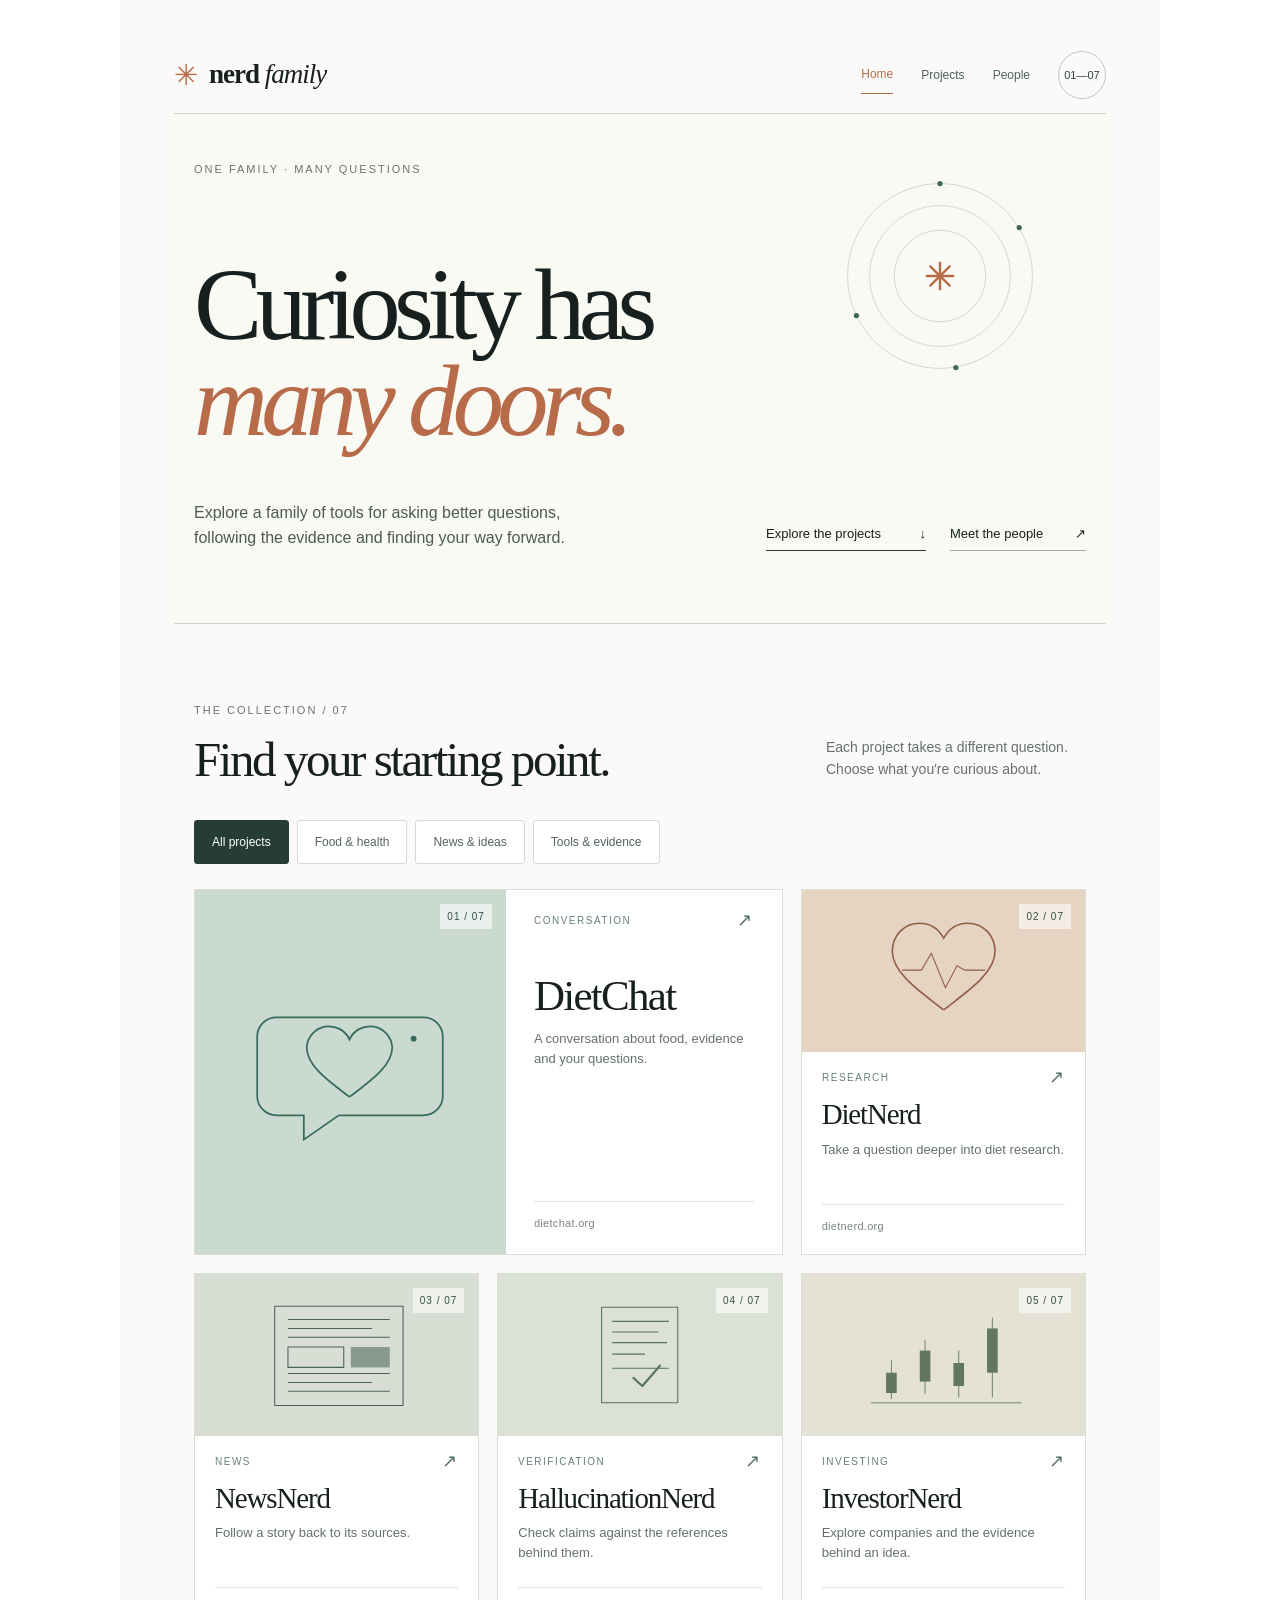
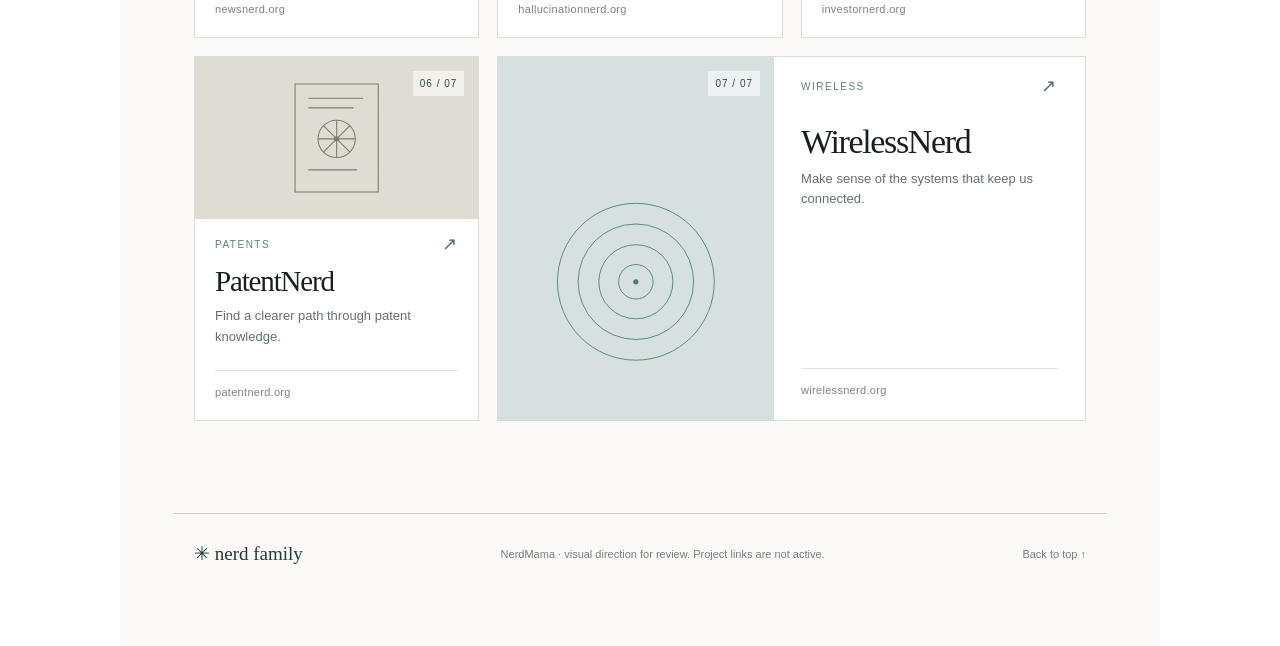
==== index.html @ 0ee161cc "Add Nerd family review site" ====
<!doctype html><html lang="en"><head><meta charset="utf-8"><meta name="viewport" content="width=device-width,initial-scale=1"><meta name="color-scheme" content="light"><title>Nerd family - Home</title><link rel="stylesheet" href="styles.css"></head><body><div class="file-card"><div class="site-shell"><header class="masthead"><a href="index.html" class="brand" aria-label="Nerd family home"><span class="brand-symbol">✳</span><span>nerd<span class="brand-small"> family</span></span></a><nav class="mast-right" aria-label="Main navigation"><a href="index.html" aria-current="page">Home</a><a href="index.html#projects">Projects</a><a href="people.html">People</a><span class="edition">01—07</span></nav></header><main><section class="hero" id="home"><div class="hero-top"><span class="eyebrow">ONE FAMILY · MANY QUESTIONS</span><svg class="orbit-svg" viewBox="0 0 250 250" role="img" aria-label="Orbiting ideas illustration"><g fill="none" stroke="#d0d8ce" stroke-width="1.1"><circle cx="125" cy="125" r="105"></circle><circle cx="125" cy="125" r="80"></circle><circle cx="125" cy="125" r="52"></circle></g><g class="orbit-rotator" fill="#42675a"><circle cx="125" cy="20" r="3"></circle><circle cx="215" cy="70" r="3"></circle><circle cx="143" cy="229" r="3"></circle><circle cx="30" cy="170" r="3"></circle></g><g stroke="#b76b49" stroke-width="2.7" stroke-linecap="round"><path d="M110 125h30M125 110v30M114 114l22 22M136 114l-22 22"></path></g></svg></div><h1>Curiosity has<br/><em>many doors.</em></h1><div class="hero-bottom"><p>Explore a family of tools for asking better questions, following the evidence and finding your way forward.</p><div class="hero-links"><a href="#projects" class="explore">Explore the projects <span>↓</span></a><a href="people.html" class="meet-link">Meet the people <span>↗</span></a></div></div></section><section class="catalog" id="projects"><div class="section-top"><div><span class="eyebrow">THE COLLECTION / 07</span><h2>Find your starting point.</h2></div><p>Each project takes a different question. Choose what you&#x27;re curious about.</p></div><div class="filters" role="group" aria-label="Filter projects"><button type="button" class="active" aria-pressed="true">All projects</button><button type="button" class="" aria-pressed="false">Food &amp; health</button><button type="button" class="" aria-pressed="false">News &amp; ideas</button><button type="button" class="" aria-pressed="false">Tools &amp; evidence</button></div><div class="project-grid"><article class="project featured" tabindex="0" aria-label="DietChat: flip card to read more"><div class="flip-inner"><div class="flip-front"><div class="art-frame"><div class="art art-waves" aria-hidden="true"><svg class="wave-svg" viewBox="0 0 320 170"><g fill="none" stroke="#366c5d" stroke-width="1.8"><path class="chat-outline" d="M84 29h151a20 20 0 0 1 20 20v61a20 20 0 0 1-20 20h-87l-36 25v-25H84a20 20 0 0 1-20-20V49a20 20 0 0 1 20-20z"></path><path class="chat-heart" d="M159 111c-18-14-44-31-44-51a23 23 0 0 1 44-8 23 23 0 0 1 44 8c0 20-26 37-44 51z"></path></g><circle class="chat-dot" cx="225" cy="51" r="3" fill="#366c5d"></circle></svg></div><span class="index">01 / 07</span></div><div class="project-copy"><div class="project-meta"><span>CONVERSATION</span><span class="arrow" aria-hidden="true">↗</span></div><h3>DietChat</h3><p>A conversation about food, evidence and your questions.</p><div class="domain">dietchat.org</div></div></div><div class="flip-back"><div class="flip-back-top"><span class="eyebrow">DIETCHAT / THE PROJECT</span><span class="flip-index">01 / 07</span></div><div class="flip-back-body"><h3>A conversation about food questions</h3><p>Ask about meals, ingredients, habits and the evidence behind an answer. Follow up as your question changes.</p><div class="flip-question"><span>TRY ASKING</span><q>What should I look for in this food claim?</q></div></div><button type="button" class="flip-close" aria-label="Show front of DietChat card">Back to card ↶</button></div></div></article><article class="project " tabindex="0" aria-label="DietNerd: flip card to read more"><div class="flip-inner"><div class="flip-front"><div class="art-frame"><div class="art art-rings" aria-hidden="true"><svg class="field-svg" viewBox="0 0 320 170"><path class="diet-heart" d="M160 129C136 110 102 88 102 63c0-18 13-32 31-32 12 0 21 6 27 17 6-11 15-17 27-17 18 0 31 14 31 32 0 25-34 47-58 66z" fill="none" stroke="#935e47" stroke-width="1.8"></path><path d="M113 84h22l11-19 16 39 13-25 9 5h23" stroke="#935e47" stroke-width="1.2" fill="none"></path></svg></div><span class="index">02 / 07</span></div><div class="project-copy"><div class="project-meta"><span>RESEARCH</span><span class="arrow" aria-hidden="true">↗</span></div><h3>DietNerd</h3><p>Take a question deeper into diet research.</p><div class="domain">dietnerd.org</div></div></div><div class="flip-back"><div class="flip-back-top"><span class="eyebrow">DIETNERD / THE PROJECT</span><span class="flip-index">02 / 07</span></div><div class="flip-back-body"><h3>Go deeper into diet research</h3><p>Explore a nutrition question through research, compare findings and see what remains uncertain.</p><div class="flip-question"><span>TRY ASKING</span><q>What does the research say about this diet?</q></div></div><button type="button" class="flip-close" aria-label="Show front of DietNerd card">Back to card ↶</button></div></div></article><article class="project " tabindex="0" aria-label="NewsNerd: flip card to read more"><div class="flip-inner"><div class="flip-front"><div class="art-frame"><div class="art art-lines" aria-hidden="true"><svg class="field-svg" viewBox="0 0 320 170"><g fill="none" stroke="#496457" stroke-width="1.2"><path d="M90 30h145v112H90zM105 45h115M105 55h95M105 65h115M105 106h115M105 116h95M105 126h115"></path><path d="M105 76h63v23h-63z"></path></g><rect class="news-sweep" x="176" y="76" width="44" height="23" fill="#496457" opacity=".56"></rect></svg></div><span class="index">03 / 07</span></div><div class="project-copy"><div class="project-meta"><span>NEWS</span><span class="arrow" aria-hidden="true">↗</span></div><h3>NewsNerd</h3><p>Follow a story back to its sources.</p><div class="domain">newsnerd.org</div></div></div><div class="flip-back"><div class="flip-back-top"><span class="eyebrow">NEWSNERD / THE PROJECT</span><span class="flip-index">03 / 07</span></div><div class="flip-back-body"><h3>Trace a story to its sources</h3><p>Look beyond a headline. Examine where a claim came from and which sources support it.</p><div class="flip-question"><span>TRY ASKING</span><q>What are the original sources for this story?</q></div></div><button type="button" class="flip-close" aria-label="Show front of NewsNerd card">Back to card ↶</button></div></div></article><article class="project " tabindex="0" aria-label="HallucinationNerd: flip card to read more"><div class="flip-inner"><div class="flip-front"><div class="art-frame"><div class="art art-verify" aria-hidden="true"><svg class="field-svg" viewBox="0 0 320 170"><g fill="none" stroke="#557160" stroke-width="1.2"><path d="M117 31h86v108h-86zM129 47h64M129 59h52M129 71h62M129 84h37M129 100h64"></path></g><path class="verify-check" d="M153 111l10 9 20-23" fill="none" stroke="#557160" stroke-width="2.5" stroke-linecap="round" stroke-linejoin="round"></path></svg></div><span class="index">04 / 07</span></div><div class="project-copy"><div class="project-meta"><span>VERIFICATION</span><span class="arrow" aria-hidden="true">↗</span></div><h3>HallucinationNerd</h3><p>Check claims against the references behind them.</p><div class="domain">hallucinationnerd.org</div></div></div><div class="flip-back"><div class="flip-back-top"><span class="eyebrow">HALLUCINATIONNERD / THE PROJECT</span><span class="flip-index">04 / 07</span></div><div class="flip-back-body"><h3>Check an answer against references</h3><p>Review a claim and its citations side by side, then look for gaps between the wording and the evidence.</p><div class="flip-question"><span>TRY ASKING</span><q>Do these sources support this statement?</q></div></div><button type="button" class="flip-close" aria-label="Show front of HallucinationNerd card">Back to card ↶</button></div></div></article><article class="project " tabindex="0" aria-label="InvestorNerd: flip card to read more"><div class="flip-inner"><div class="flip-front"><div class="art-frame"><div class="art art-bars" aria-hidden="true"><svg class="field-svg" viewBox="0 0 320 170"><g stroke="#627761" fill="none" stroke-width="1"><path d="M78 139h170"></path><path d="M101 91v44M139 68v61M177 80v53M215 43v90"></path></g><g fill="#627761"><rect class="candle" x="95" y="105" width="12" height="23"></rect><rect class="candle" x="133" y="80" width="12" height="35"></rect><rect class="candle" x="171" y="94" width="12" height="26"></rect><rect class="candle" x="209" y="55" width="12" height="50"></rect></g></svg></div><span class="index">05 / 07</span></div><div class="project-copy"><div class="project-meta"><span>INVESTING</span><span class="arrow" aria-hidden="true">↗</span></div><h3>InvestorNerd</h3><p>Explore companies and the evidence behind an idea.</p><div class="domain">investornerd.org</div></div></div><div class="flip-back"><div class="flip-back-top"><span class="eyebrow">INVESTORNERD / THE PROJECT</span><span class="flip-index">05 / 07</span></div><div class="flip-back-body"><h3>Explore the evidence behind an idea</h3><p>Investigate a company or investing question through the available sources. Compare the case with its uncertainties.</p><div class="flip-question"><span>TRY ASKING</span><q>What supports this company thesis?</q></div></div><button type="button" class="flip-close" aria-label="Show front of InvestorNerd card">Back to card ↶</button></div></div></article><article class="project " tabindex="0" aria-label="PatentNerd: flip card to read more"><div class="flip-inner"><div class="flip-front"><div class="art-frame"><div class="art art-patent" aria-hidden="true"><svg class="field-svg" viewBox="0 0 320 170"><g fill="none" stroke="#81786a" stroke-width="1.2"><path d="M113 24h94v122h-94zM128 40h62M128 51h51M128 121h55"></path><circle cx="160" cy="86" r="21"></circle><path d="M160 65v42M139 86h42M145 71l30 30M175 71l-30 30"></path></g><circle class="blueprint-dot" cx="160" cy="86" r="3" fill="#81786a"></circle></svg></div><span class="index">06 / 07</span></div><div class="project-copy"><div class="project-meta"><span>PATENTS</span><span class="arrow" aria-hidden="true">↗</span></div><h3>PatentNerd</h3><p>Find a clearer path through patent knowledge.</p><div class="domain">patentnerd.org</div></div></div><div class="flip-back"><div class="flip-back-top"><span class="eyebrow">PATENTNERD / THE PROJECT</span><span class="flip-index">06 / 07</span></div><div class="flip-back-body"><h3>Explore patent knowledge</h3><p>Start with an invention or technical question, then look through patent information for related ideas.</p><div class="flip-question"><span>TRY ASKING</span><q>What patents relate to this idea?</q></div></div><button type="button" class="flip-close" aria-label="Show front of PatentNerd card">Back to card ↶</button></div></div></article><article class="project " tabindex="0" aria-label="WirelessNerd: flip card to read more"><div class="flip-inner"><div class="flip-front"><div class="art-frame"><div class="art art-signal" aria-hidden="true"><svg class="signal-svg" viewBox="0 0 320 170"><g fill="none" stroke="#55777a" stroke-width="1"><circle class="signal-ring" style="animation-delay:0ms" cx="160" cy="135" r="20"></circle><circle class="signal-ring" style="animation-delay:300ms" cx="160" cy="135" r="43"></circle><circle class="signal-ring" style="animation-delay:600ms" cx="160" cy="135" r="67"></circle><circle class="signal-ring" style="animation-delay:900ms" cx="160" cy="135" r="91"></circle></g><circle cx="160" cy="135" r="3" fill="#55777a"></circle></svg></div><span class="index">07 / 07</span></div><div class="project-copy"><div class="project-meta"><span>WIRELESS</span><span class="arrow" aria-hidden="true">↗</span></div><h3>WirelessNerd</h3><p>Make sense of the systems that keep us connected.</p><div class="domain">wirelessnerd.org</div></div></div><div class="flip-back"><div class="flip-back-top"><span class="eyebrow">WIRELESSNERD / THE PROJECT</span><span class="flip-index">07 / 07</span></div><div class="flip-back-body"><h3>Understand wireless systems</h3><p>Explore how wireless systems work, from signals and networks to the technology that keeps devices connected.</p><div class="flip-question"><span>TRY ASKING</span><q>How does this wireless system work?</q></div></div><button type="button" class="flip-close" aria-label="Show front of WirelessNerd card">Back to card ↶</button></div></div></article></div></section></main><footer><span class="footer-mark">✳ nerd family</span><span>NerdMama · visual direction for review. Project links are not active.</span><a href="#top">Back to top ↑</a></footer></div></div><script src="script.js" defer></script></body></html>
---- styles.css ----
html,body{margin:0;min-height:100%;}body{background:#fff;color:#251f21}.file-card{box-sizing:border-box;width:100%;max-width:1040px;margin:0 auto;padding:36px;background:#fbfaf9;display:flex;flex-direction:column;gap:48px}.file-card>*{min-width:0}.file-card a{color:inherit}@media(max-width:767px){.file-card{padding:24px}}

html {
  scroll-behavior: smooth;
}
html,
body,
#root {
  margin: 0;
  min-height: 100%;
}
body {
  background: #fff;
  color: #17201f;
}
.site-shell {
  font-family:
    Arial,
    Helvetica,
    sans-serif;
  max-width: 1180px;
  margin: auto;
  padding: 0 18px;
}
.site-shell * {
  box-sizing: border-box;
}
.masthead {
  height: 78px;
  display: flex;
  align-items: center;
  justify-content: space-between;
  border-bottom: 1px solid #ccd1c9;
}
.brand {
  display: flex;
  gap: 12px;
  align-items: center;
  font-family: Georgia, serif;
  font-weight: bold;
  font-size: 27px;
  letter-spacing: -1px;
}
.brand-symbol {
  font-family: Arial;
  font-size: 29px;
  font-weight: normal;
  color: #b76b49;
}
.brand-small {
  font-weight: normal;
  font-style: italic;
}
.mast-right {
  display: flex;
  gap: 28px;
  align-items: center;
  font: 10px Arial, sans-serif;
  letter-spacing: 1.5px;
  color: #63706b;
}
.edition {
  border: 1px solid #bdc7bf;
  border-radius: 50%;
  width: 48px;
  height: 48px;
  display: grid;
  place-items: center;
  letter-spacing: 0;
  font-size: 11px;
  color: #31443b;
}
.hero {
  min-height: 510px;
  border-bottom: 1px solid #cdd3ca;
  position: relative;
  padding: 49px 20px 48px;
  background: #fafaf5;
}
.hero-top {
  display: flex;
  justify-content: space-between;
}
.eyebrow {
  font: 11px Arial, sans-serif;
  letter-spacing: 2px;
  color: #69756f;
}
.orbit {
  position: absolute;
  right: 7%;
  top: 47px;
  width: 230px;
  height: 230px;
  border: 1px solid #d8dcd2;
  border-radius: 50%;
  transform: rotate(-20deg);
}
.orbit:before,
.orbit:after {
  content: "";
  position: absolute;
  border: 1px solid #d8dcd2;
  border-radius: 50%;
}
.orbit:before {
  inset: 26px;
}
.orbit:after {
  inset: 63px;
}
.orbit b {
  position: absolute;
  left: 87px;
  top: 72px;
  font: 50px Arial;
  color: #b76b49;
  transform: rotate(20deg);
  font-weight: normal;
}
.orbit i {
  position: absolute;
  width: 6px;
  height: 6px;
  background: #4e6b60;
  border-radius: 50%;
}
.orbit i:nth-of-type(1) {
  top: 7px;
  left: 92px;
}
.orbit i:nth-of-type(2) {
  right: 8px;
  top: 113px;
}
.orbit i:nth-of-type(3) {
  bottom: 5px;
  left: 120px;
}
.orbit i:nth-of-type(4) {
  left: 30px;
  bottom: 52px;
}
.hero h1 {
  font:
    normal clamp(58px, 8vw, 112px)/.94 Georgia,
    "Times New Roman",
    serif;
  letter-spacing: -.065em;
  margin: 82px 0 50px;
  max-width: 850px;
  position: relative;
}
.hero h1 em {
  font-weight: normal;
  color: #b76b49;
}
.hero-bottom {
  display: flex;
  justify-content: space-between;
  align-items: end;
  gap: 30px;
}
.hero-bottom p {
  font-size: 16px;
  line-height: 1.6;
  max-width: 410px;
  margin: 0;
  color: #4e5a54;
}
.explore {
  font-size: 13px;
  color: #263a30;
  border-bottom: 1px solid #263a30;
  text-decoration: none;
  padding-bottom: 9px;
  min-width: 160px;
  display: flex;
  justify-content: space-between;
}
.catalog {
  padding: 76px 20px 92px;
}
.section-top {
  display: flex;
  justify-content: space-between;
  align-items: end;
  gap: 35px;
}
.section-top h2 {
  font: normal 49px/1.05 Georgia, serif;
  letter-spacing: -.05em;
  margin: 16px 0 0;
}
.section-top p {
  font-size: 14px;
  line-height: 1.6;
  max-width: 260px;
  color: #66716a;
  margin: 0 0 5px;
}
.filters {
  display: flex;
  gap: 8px;
  flex-wrap: wrap;
  margin: 35px 0 25px;
}
.filters button {
  font: 12px Arial;
  color: #56645b;
  background: #fff;
  border: 1px solid #d6dcd4;
  padding: 12px 17px;
  border-radius: 3px;
  cursor: pointer;
  min-height: 44px;
}
.filters button.active {
  background: #263d34;
  border-color: #263d34;
  color: #fff;
}
.filters button:hover:not(.active) {
  border-color: #263d34;
  color: #263d34;
}
.project-grid {
  display: grid;
  grid-template-columns: repeat(3, minmax(0, 1fr));
  gap: 18px;
}
.project {
  min-width: 0;
  border: 1px solid #d9dfd6;
  background: #fff;
  transition: transform .25s ease, box-shadow .25s ease;
}
.project:hover {
  transform: translateY(-3px);
  box-shadow: 0 10px 25px #20352813;
}
.art-frame {
  height: 162px;
  position: relative;
  overflow: hidden;
  background: #e4e8df;
}
.index {
  position: absolute;
  right: 14px;
  top: 14px;
  font: 10px Arial;
  letter-spacing: 1px;
  background: #fff9;
  padding: 7px;
  color: #345044;
}
.art {
  height: 100%;
  width: 100%;
  position: relative;
  overflow: hidden;
}
.art-inner {
  width: 100%;
  height: 100%;
  position: relative;
}
.art i {
  position: absolute;
  display: block;
}
.art-waves {
  background: #cadad0;
}
.art-waves i {
  width: 230px;
  height: 230px;
  border: 1.5px solid #366c5d;
  border-radius: 50%;
  top: 35px;
  left: 25%;
}
.art-waves i:nth-child(2) {
  top: 47px;
  left: 29%;
}
.art-waves i:nth-child(3) {
  top: 59px;
  left: 33%;
}
.art-waves i:nth-child(4) {
  top: 71px;
  left: 37%;
}
.art-waves i:nth-child(5) {
  top: 83px;
  left: 41%;
}
.art-rings {
  background: #e5d4c1;
}
.art-rings i {
  width: 120px;
  height: 120px;
  border: 1.5px solid #935e47;
  border-radius: 50%;
  top: 20px;
  left: calc(50% - 60px);
}
.art-rings i:nth-child(2) {
  transform: scale(.75);
}
.art-rings i:nth-child(3) {
  transform: scale(.5);
}
.art-rings i:nth-child(4) {
  transform: scale(.25);
  background: #935e47;
}
.art-lines {
  background: #d9ded4;
}
.art-lines i {
  width: 140%;
  height: 1px;
  background: #496457;
  top: 25%;
  left: -20%;
  transform: rotate(-12deg);
}
.art-lines i:nth-child(2) {
  top: 38%;
  transform: rotate(11deg);
}
.art-lines i:nth-child(3) {
  top: 51%;
}
.art-lines i:nth-child(4) {
  top: 65%;
  transform: rotate(11deg);
}
.art-lines i:nth-child(5) {
  top: 78%;
}
.art-globe {
  background: #d4dedb;
}
.art-globe i {
  width: 125px;
  height: 125px;
  border: 1px solid #426a68;
  border-radius: 50%;
  top: 18px;
  left: calc(50% - 62px);
}
.art-globe i:nth-child(2) {
  transform: scaleX(.45);
}
.art-globe i:nth-child(3) {
  height: 1px;
  top: 58px;
}
.art-globe i:nth-child(4) {
  height: 1px;
  top: 97px;
}
.art-pulse {
  background: #e7d9d1;
}
.art-pulse i {
  width: 15%;
  height: 1px;
  background: #a66c51;
  left: 8%;
  top: 50%;
}
.art-pulse i:nth-child(2) {
  height: 50px;
  width: 1px;
  left: 23%;
  top: 28%;
  transform: rotate(20deg);
}
.art-pulse i:nth-child(3) {
  height: 85px;
  width: 1px;
  left: 40%;
  top: 28%;
  transform: rotate(-32deg);
}
.art-pulse i:nth-child(4) {
  height: 50px;
  width: 1px;
  left: 65%;
  top: 31%;
  transform: rotate(28deg);
}
.art-pulse i:nth-child(5) {
  left: 80%;
}
.art-verify {
  background: #dce1d5;
}
.art-verify i {
  width: 90px;
  height: 90px;
  border: 1px solid #557160;
  top: 35px;
  left: calc(50% - 45px);
  transform: rotate(45deg);
}
.art-verify i:nth-child(2) {
  width: 40px;
  height: 40px;
  top: 60px;
  left: calc(50% - 20px);
  background: #557160;
}
.art-verify i:nth-child(n+3) {
  display: none;
}
.art-bars {
  background: #e3e2d4;
}
.art-bars i {
  width: 18px;
  height: 32px;
  background: #627761;
  bottom: 25px;
  left: 30%;
}
.art-bars i:nth-child(2) {
  height: 70px;
  left: 40%;
}
.art-bars i:nth-child(3) {
  height: 53px;
  left: 50%;
}
.art-bars i:nth-child(4) {
  height: 100px;
  left: 60%;
}
.art-bars i:nth-child(5) {
  height: 79px;
  left: 70%;
}
.art-patent {
  background: #dfddd3;
}
.art-patent i {
  border: 1px solid #81786a;
  width: 83px;
  height: 105px;
  top: 28px;
  left: calc(50% - 42px);
}
.art-patent i:nth-child(2) {
  width: 65px;
  height: 1px;
  top: 57px;
  left: calc(50% - 32px);
}
.art-patent i:nth-child(3) {
  width: 65px;
  height: 1px;
  top: 75px;
  left: calc(50% - 32px);
}
.art-patent i:nth-child(4) {
  width: 45px;
  height: 1px;
  top: 93px;
  left: calc(50% - 32px);
}
.art-patent i:nth-child(5) {
  display: none;
}
.art-signal {
  background: #d5e0df;
}
.art-signal i {
  border: 1px solid #55777a;
  border-radius: 50%;
  width: 38px;
  height: 38px;
  top: 100px;
  left: calc(50% - 19px);
}
.art-signal i:nth-child(2) {
  width: 90px;
  height: 90px;
  top: 74px;
  left: calc(50% - 45px);
}
.art-signal i:nth-child(3) {
  width: 145px;
  height: 145px;
  top: 47px;
  left: calc(50% - 72px);
}
.art-signal i:nth-child(4) {
  width: 200px;
  height: 200px;
  top: 20px;
  left: calc(50% - 100px);
}
.art-signal i:nth-child(5) {
  display: none;
}
.project-copy {
  padding: 20px 20px 22px;
}
.project-meta {
  display: flex;
  justify-content: space-between;
  color: #668076;
  font-size: 10px;
  letter-spacing: 1.5px;
}
.arrow {
  font-size: 18px;
  line-height: 10px;
  color: #547365;
}
.project h3 {
  font: normal 29px/1.15 Georgia, serif;
  letter-spacing: -.04em;
  margin: 15px 0 8px;
}
.project p {
  font-size: 13px;
  line-height: 1.55;
  color: #647168;
  margin: 0;
  min-height: 42px;
}
.domain {
  font: 11px Arial;
  letter-spacing: .3px;
  color: #7b857e;
  border-top: 1px solid #e0e4dd;
  margin-top: 22px;
  padding-top: 15px;
}
.featured {
  grid-column: span 2;
  display: grid;
  grid-template-columns: 53% 47%;
  min-height: 263px;
}
.featured .art-frame {
  height: auto;
  min-height: 263px;
}
.featured .art-waves i {
  width: 360px;
  height: 360px;
  top: 25px;
}
.featured .art-waves i:nth-child(2) {
  top: 40px;
}
.featured .art-waves i:nth-child(3) {
  top: 55px;
}
.featured .art-waves i:nth-child(4) {
  top: 70px;
}
.featured .art-waves i:nth-child(5) {
  top: 85px;
}
.featured .project-copy {
  display: flex;
  flex-direction: column;
  padding: 25px 28px;
}
.featured h3 {
  font-size: 43px;
  margin-top: 45px;
}
.featured .domain {
  margin-top: auto;
}
footer {
  border-top: 1px solid #cdd3ca;
  padding: 28px 20px 45px;
  display: flex;
  justify-content: space-between;
  gap: 16px;
  align-items: center;
  font-size: 11px;
  color: #758077;
}
.footer-mark {
  font: 19px Georgia, serif;
  color: #253a31;
}
footer a {
  color: #314b3d;
  text-decoration: none;
}
@media (max-width: 760px) {
  .site-shell {
    padding: 0 6px;
  }
  .masthead {
    height: 63px;
    padding: 0 14px;
  }
  .brand {
    font-size: 21px;
  }
  .brand-symbol {
    font-size: 23px;
  }
  .mast-right > span:first-child {
    display: none;
  }
  .edition {
    width: 39px;
    height: 39px;
    font-size: 9px;
  }
  .hero {
    min-height: 490px;
    padding: 36px 18px 33px;
  }
  .orbit {
    width: 130px;
    height: 130px;
    right: 5%;
    top: 62px;
  }
  .orbit:before {
    inset: 17px;
  }
  .orbit:after {
    inset: 39px;
  }
  .orbit b {
    font-size: 30px;
    left: 48px;
    top: 36px;
  }
  .hero h1 {
    font-size: clamp(50px, 12vw, 78px);
    margin: 157px 0 34px;
    line-height: .97;
  }
  .hero-bottom {
    display: block;
  }
  .hero-bottom p {
    font-size: 14px;
    line-height: 1.55;
    max-width: 320px;
  }
  .explore {
    margin-top: 22px;
    max-width: 200px;
  }
  .catalog {
    padding: 49px 18px 60px;
  }
  .section-top {
    display: block;
  }
  .section-top h2 {
    font-size: 37px;
  }
  .section-top p {
    font-size: 13px;
    margin-top: 13px;
  }
  .filters {
    margin: 24px 0 20px;
    gap: 7px;
  }
  .filters button {
    padding: 10px 12px;
    font-size: 11px;
  }
  .project-grid {
    grid-template-columns: 1fr;
    gap: 14px;
  }
  .featured {
    grid-column: auto;
    display: block;
    min-height: 0;
  }
  .featured .art-frame {
    min-height: 0;
    height: 162px;
  }
  .featured .project-copy {
    padding: 20px;
    display: block;
  }
  .featured h3 {
    font-size: 29px;
    margin: 15px 0 8px;
  }
  .featured .domain {
    margin-top: 22px;
  }
  .project h3 {
    font-size: 27px;
  }
  footer {
    padding: 25px 18px 35px;
    align-items: start;
    flex-wrap: wrap;
    line-height: 1.5;
  }
  footer span:nth-child(2) {
    order: 3;
    width: 100%;
  }
}
@media (min-width: 761px) {
  .project-grid:has(.featured) > .project:last-child {
    grid-column: span 3;
    display: grid;
    grid-template-columns: 38% 62%;
    min-height: 180px;
  }
  .project-grid:has(.featured) > .project:last-child .art-frame {
    height: auto;
    min-height: 180px;
  }
  .project-grid:has(.featured) > .project:last-child .project-copy {
    padding: 22px 28px;
    display: flex;
    flex-direction: column;
  }
  .project-grid:has(.featured) > .project:last-child h3 {
    margin: 22px 0 6px;
  }
  .project-grid:has(.featured) > .project:last-child p {
    min-height: 0;
  }
  .project-grid:has(.featured) > .project:last-child .domain {
    margin-top: auto;
  }
}
.mast-right a {
  color: #506259;
  text-decoration: none;
  font-size: 12px;
  letter-spacing: 0;
  text-transform: none;
  padding: 12px 0;
}
.mast-right a:hover {
  color: #b76b49;
}
.about {
  background: #edf1ea;
  border-top: 1px solid #cfd8ce;
  padding: 65px 20px 80px;
  display: grid;
  grid-template-columns: 39% 61%;
  gap: 30px;
}
.about h2 {
  font: normal 52px/1.05 Georgia, serif;
  letter-spacing: -.05em;
  margin: 20px 0;
}
.about-intro p {
  font-size: 15px;
  line-height: 1.65;
  color: #5c6960;
  max-width: 350px;
}
.about-list {
  padding-right: 30px;
}
.about-row {
  display: grid;
  grid-template-columns: 42% 58%;
  border-bottom: 1px solid #cdd6cc;
  padding: 13px 0;
  gap: 10px;
  font-size: 12px;
  line-height: 1.35;
  color: #63736a;
}
.about-row strong {
  font: normal 18px Georgia, serif;
  color: #273a31;
}
.about-head {
  font-size: 10px;
  letter-spacing: 1.3px;
  padding-top: 0;
  color: #687d72;
}
.credits-note {
  font-size: 11px;
  color: #66776c;
  line-height: 1.5;
  margin: 18px 0 0;
}
@media (max-width: 760px) {
  .mast-right {
    gap: 10px;
  }
  .mast-right a {
    font-size: 10px;
  }
  .edition {
    display: none;
  }
  .about {
    display: block;
    padding: 50px 18px;
  }
  .about h2 {
    font-size: 39px;
  }
  .about-intro p {
    font-size: 13px;
  }
  .about-list {
    padding: 20px 0 0;
  }
  .about-row {
    grid-template-columns: 42% 58%;
    font-size: 11px;
  }
  .about-row strong {
    font-size: 15px;
  }
}
.concept-note {
  font-size: 12px;
  line-height: 1.5;
  color: #66736b;
  border-left: 2px solid #bd8b70;
  padding: 3px 0 3px 12px;
  margin: 0 0 20px;
  max-width: 720px;
}
.alias {
  font: 11px Arial;
  color: #a2694f;
  margin-top: 12px;
}
.project .alias + .domain {
  margin-top: 11px;
}
.orbit-image {
  position: absolute;
  right: 6%;
  top: 42px;
  width: 220px;
  height: 240px;
  object-fit: cover;
  mix-blend-mode: multiply;
}
@media (max-width: 760px) {
  .orbit-image {
    width: 130px;
    height: 145px;
    right: 4%;
    top: 55px;
  }
}
.hero-links {
  display: flex;
  gap: 24px;
  align-items: center;
}
.meet-link {
  font-size: 13px;
  color: #556c5c;
  text-decoration: none;
  border-bottom: 1px solid #9cae9f;
  padding-bottom: 9px;
  min-width: 136px;
  display: flex;
  justify-content: space-between;
}
.meet-link:hover,
.explore:hover {
  color: #a65f40;
  border-color: #a65f40;
}
.mast-right a:focus-visible,
.explore:focus-visible,
.meet-link:focus-visible,
.filters button:focus-visible,
footer a:focus-visible {
  outline: 2px solid #af6548;
  outline-offset: 3px;
}
.about {
  position: relative;
}
.about-asterisk {
  font: normal 49px Georgia, serif;
  color: #af694c;
  margin: 6px 0 0;
}
.about-intro {
  position: relative;
}
.about-intro p {
  margin-top: 8px;
}
.art-inner {
  transition: transform .5s ease;
}
.project:hover .art-inner {
  transform: scale(1.05);
}
.orbit-image {
  animation: orbit-settle 1.1s cubic-bezier(.2, .7, .2, 1) both;
}
@keyframes orbit-settle {
  from {
    opacity: 0;
    transform: translateY(12px) rotate(-8deg);
  }
  to {
    opacity: 1;
    transform: translateY(0) rotate(0);
  }
}
@media (max-width: 760px) {
  .hero-links {
    display: flex;
    flex-wrap: wrap;
    gap: 13px 24px;
    align-items: start;
    margin-top: 23px;
  }
  .hero-links .explore {
    margin-top: 0;
  }
  .meet-link {
    font-size: 13px;
    min-width: 145px;
  }
  .about-asterisk {
    font-size: 37px;
  }
}
@media (max-width: 380px) {
  .hero-links {
    display: block;
  }
  .meet-link {
    margin-top: 15px;
    max-width: 175px;
  }
}
@media (prefers-reduced-motion: reduce) {
  html {
    scroll-behavior: auto;
  }
  .project,
  .art-inner,
  .orbit-image {
    transition: none !important;
    animation: none !important;
  }
  .project:hover,
  .project:hover .art-inner {
    transform: none;
  }
}
.orbit-image {
  animation: none;
}
.orbit-svg {
  position: absolute;
  right: 6%;
  top: 42px;
  width: 220px;
  height: 240px;
}
.orbit-rotator {
  transform-origin: 125px 125px;
  animation: orbit-gentle 22s linear infinite;
}
.wave-svg,
.globe-svg,
.signal-svg {
  width: 100%;
  height: 100%;
  display: block;
}
.wave-path {
  stroke-dasharray: 270;
  stroke-dashoffset: 270;
  animation: draw-wave 1.5s cubic-bezier(.2, .8, .2, 1) forwards;
}
.globe-dot {
  transform-origin: 160px 85px;
  animation: globe-travel 8s ease-in-out infinite;
}
.signal-ring {
  transform-origin: 160px 135px;
  animation: signal-breathe 4.3s ease-in-out infinite;
}
.project:hover .wave-svg {
  transform: translateX(3px);
  transition: transform .4s ease;
}
.project:hover .globe-svg {
  transform: rotate(7deg);
  transition: transform .4s ease;
}
@keyframes orbit-gentle {
  to {
    transform: rotate(360deg);
  }
}
@keyframes draw-wave {
  to {
    stroke-dashoffset: 0;
  }
}
@keyframes globe-travel {
  0%, 100% {
    transform: rotate(0);
  }
  50% {
    transform: rotate(180deg);
  }
}
@keyframes signal-breathe {
  0%, 100% {
    opacity: .5;
    transform: scale(.97);
  }
  50% {
    opacity: 1;
    transform: scale(1.04);
  }
}
@media (max-width: 760px) {
  .orbit-svg {
    right: 4%;
    top: 55px;
    width: 130px;
    height: 145px;
  }
}
@media (prefers-reduced-motion: reduce) {
  .orbit-rotator,
  .wave-path,
  .globe-dot,
  .signal-ring {
    animation: none !important;
  }
  .wave-path {
    stroke-dashoffset: 0;
  }
  .project:hover .wave-svg,
  .project:hover .globe-svg {
    transform: none;
    transition: none;
  }
}
.brand {
  text-decoration: none;
  color: inherit;
}
.mast-right a[aria-current=page] {
  color: #b76b49;
  border-bottom: 1px solid #b76b49;
}
.people-page-lead {
  padding: 76px 20px 85px;
  background: #fafaf5;
  border-bottom: 1px solid #d7ded3;
}
.people-page-lead h1 {
  font: normal clamp(52px, 7vw, 96px)/.99 Georgia, serif;
  letter-spacing: -.055em;
  margin: 48px 0 27px;
}
.people-page-lead h1 em {
  color: #b76b49;
  font-weight: normal;
}
.people-page-lead p {
  font-size: 17px;
  line-height: 1.6;
  color: #5c6b61;
  max-width: 470px;
}
.people-page .about {
  min-height: 620px;
}
.people-page .about h2 {
  font-size: 34px;
}
.people-page .about-intro p {
  font-size: 14px;
}
@media (max-width: 760px) {
  .people-page-lead {
    padding: 65px 18px 75px;
  }
  .people-page-lead h1 {
    font-size: clamp(48px, 12vw, 65px);
    margin: 70px 0 25px;
  }
  .people-page-lead p {
    font-size: 14px;
  }
  .people-page .about {
    min-height: 0;
  }
  .people-page .about h2 {
    font-size: 30px;
  }
}
.wave-path {
  stroke-dasharray: none;
  stroke-dashoffset: 0;
  animation: none;
}
.project:hover .wave-path {
  animation: wave-breathe 2.5s ease-in-out infinite;
}
@keyframes wave-breathe {
  0%, 100% {
    opacity: 1;
  }
  50% {
    opacity: .58;
  }
}
.field-svg {
  display: block;
  width: 100%;
  height: 100%;
}
.grain {
  animation: grain-drift 4s ease-in-out infinite;
}
.news-sweep {
  animation: news-scan 5.5s ease-in-out infinite;
}
.pulse-line {
  stroke-dasharray: 280;
  stroke-dashoffset: 0;
  animation: pulse-scan 4.5s ease-in-out infinite;
}
.verify-check {
  stroke-dasharray: 50;
  stroke-dashoffset: 0;
  animation: verify-mark 5s ease-in-out infinite;
}
.candle {
  transform-box: fill-box;
  transform-origin: bottom center;
  animation: candle-rise 4.2s ease-in-out infinite;
}
.candle:nth-child(2) {
  animation-delay: .45s;
}
.candle:nth-child(3) {
  animation-delay: .9s;
}
.candle:nth-child(4) {
  animation-delay: 1.35s;
}
.blueprint-dot {
  animation: signal-breathe 3s ease-in-out infinite;
}
@keyframes grain-drift {
  50% {
    transform: translate(5px, -4px);
  }
}
@keyframes news-scan {
  0%, 100% {
    opacity: .25;
    transform: translateY(0);
  }
  50% {
    opacity: .75;
    transform: translateY(5px);
  }
}
@keyframes pulse-scan {
  0%, 100% {
    opacity: .62;
    stroke-dashoffset: 0;
  }
  50% {
    opacity: 1;
    stroke-dashoffset: 9;
  }
}
@keyframes verify-mark {
  0%, 100% {
    stroke-dashoffset: 0;
  }
  45% {
    stroke-dashoffset: 0;
  }
  55% {
    stroke-dashoffset: 50;
  }
  72% {
    stroke-dashoffset: 0;
  }
}
@keyframes candle-rise {
  0%, 100% {
    transform: scaleY(1);
  }
  50% {
    transform: scaleY(1.16);
  }
}
@media (prefers-reduced-motion: reduce) {
  .grain,
  .news-sweep,
  .pulse-line,
  .verify-check,
  .candle,
  .blueprint-dot {
    animation: none !important;
  }
}
.chat-heart,
.diet-heart {
  stroke-dasharray: 360;
  stroke-dashoffset: 0;
}
.project:hover .chat-heart {
  animation: heart-ink 1s ease-out;
}
.project:hover .diet-heart {
  animation: heart-ink 1s ease-out;
}
.chat-dot {
  animation: chat-blink 3.4s ease-in-out infinite;
}
@keyframes heart-ink {
  from {
    stroke-dashoffset: 360;
  }
  to {
    stroke-dashoffset: 0;
  }
}
@keyframes chat-blink {
  0%, 70%, 100% {
    opacity: 1;
  }
  80% {
    opacity: .25;
  }
}
@media (prefers-reduced-motion: reduce) {
  .project:hover .chat-heart,
  .project:hover .diet-heart,
  .chat-dot {
    animation: none !important;
  }
}
@media (min-width: 761px) {
  .project-grid:has(.featured) > .project:last-child {
    grid-column: auto;
    display: block;
    min-height: 0;
  }
  .project-grid:has(.featured) > .project:last-child .art-frame {
    height: 162px;
    min-height: 0;
  }
  .project-grid:has(.featured) > .project:last-child .project-copy {
    display: block;
    padding: 20px 20px 22px;
  }
  .project-grid:has(.featured) > .project:last-child h3 {
    margin: 15px 0 8px;
  }
  .project-grid:has(.featured) > .project:last-child p {
    min-height: 42px;
  }
  .project-grid:has(.featured) > .project:last-child .domain {
    margin-top: 22px;
  }
}
@media (min-width: 761px) {
  .project-grid:has(.featured) > .project:last-child {
    grid-column: span 2;
    display: grid;
    grid-template-columns: 47% 53%;
    min-height: 235px;
  }
  .project-grid:has(.featured) > .project:last-child .art-frame {
    height: auto;
    min-height: 235px;
  }
  .project-grid:has(.featured) > .project:last-child .project-copy {
    padding: 24px 27px;
    display: flex;
    flex-direction: column;
  }
  .project-grid:has(.featured) > .project:last-child h3 {
    font-size: 34px;
    margin: 30px 0 8px;
  }
  .project-grid:has(.featured) > .project:last-child p {
    min-height: 0;
  }
  .project-grid:has(.featured) > .project:last-child .domain {
    margin-top: auto;
  }
}

html {scroll-behavior:smooth} html,body,#root{margin:0;min-height:100%} body{background:#fff;color:#17201f} .site-shell{font-family:Arial,Helvetica,sans-serif;max-width:1180px;margin:auto;padding:0 18px} .site-shell *{box-sizing:border-box} .masthead{height:78px;display:flex;align-items:center;justify-content:space-between;border-bottom:1px solid #ccd1c9}.brand{display:flex;gap:12px;align-items:center;font-family:Georgia,serif;font-weight:bold;font-size:27px;letter-spacing:-1px}.brand-symbol{font-family:Arial;font-size:29px;font-weight:normal;color:#b76b49}.brand-small{font-weight:normal;font-style:italic}.mast-right{display:flex;gap:28px;align-items:center;font:10px Arial,sans-serif;letter-spacing:1.5px;color:#63706b}.edition{border:1px solid #bdc7bf;border-radius:50%;width:48px;height:48px;display:grid;place-items:center;letter-spacing:0;font-size:11px;color:#31443b}.hero{min-height:510px;border-bottom:1px solid #cdd3ca;position:relative;padding:49px 20px 48px;background:#fafaf5}.hero-top{display:flex;justify-content:space-between}.eyebrow{font:11px Arial,sans-serif;letter-spacing:2px;color:#69756f}.orbit{position:absolute;right:7%;top:47px;width:230px;height:230px;border:1px solid #d8dcd2;border-radius:50%;transform:rotate(-20deg)}.orbit:before,.orbit:after{content:'';position:absolute;border:1px solid #d8dcd2;border-radius:50%}.orbit:before{inset:26px}.orbit:after{inset:63px}.orbit b{position:absolute;left:87px;top:72px;font:50px Arial;color:#b76b49;transform:rotate(20deg);font-weight:normal}.orbit i{position:absolute;width:6px;height:6px;background:#4e6b60;border-radius:50%}.orbit i:nth-of-type(1){top:7px;left:92px}.orbit i:nth-of-type(2){right:8px;top:113px}.orbit i:nth-of-type(3){bottom:5px;left:120px}.orbit i:nth-of-type(4){left:30px;bottom:52px}.hero h1{font:normal clamp(58px,8vw,112px)/.94 Georgia,'Times New Roman',serif;letter-spacing:-.065em;margin:82px 0 50px;max-width:850px;position:relative}.hero h1 em{font-weight:normal;color:#b76b49}.hero-bottom{display:flex;justify-content:space-between;align-items:end;gap:30px}.hero-bottom p{font-size:16px;line-height:1.6;max-width:410px;margin:0;color:#4e5a54}.explore{font-size:13px;color:#263a30;border-bottom:1px solid #263a30;text-decoration:none;padding-bottom:9px;min-width:160px;display:flex;justify-content:space-between}.catalog{padding:76px 20px 92px}.section-top{display:flex;justify-content:space-between;align-items:end;gap:35px}.section-top h2{font:normal 49px/1.05 Georgia,serif;letter-spacing:-.05em;margin:16px 0 0}.section-top p{font-size:14px;line-height:1.6;max-width:260px;color:#66716a;margin:0 0 5px}.filters{display:flex;gap:8px;flex-wrap:wrap;margin:35px 0 25px}.filters button{font:12px Arial;color:#56645b;background:#fff;border:1px solid #d6dcd4;padding:12px 17px;border-radius:3px;cursor:pointer;min-height:44px}.filters button.active{background:#263d34;border-color:#263d34;color:#fff}.filters button:hover:not(.active){border-color:#263d34;color:#263d34}.project-grid{display:grid;grid-template-columns:repeat(3,minmax(0,1fr));gap:18px}.project{min-width:0;border:1px solid #d9dfd6;background:#fff;transition:transform .25s ease,box-shadow .25s ease}.project:hover{transform:translateY(-3px);box-shadow:0 10px 25px #20352813}.art-frame{height:162px;position:relative;overflow:hidden;background:#e4e8df}.index{position:absolute;right:14px;top:14px;font:10px Arial;letter-spacing:1px;background:#fff9;padding:7px;color:#345044}.art{height:100%;width:100%;position:relative;overflow:hidden}.art-inner{width:100%;height:100%;position:relative}.art i{position:absolute;display:block}.art-waves{background:#cadad0}.art-waves i{width:230px;height:230px;border:1.5px solid #366c5d;border-radius:50%;top:35px;left:25%}.art-waves i:nth-child(2){top:47px;left:29%}.art-waves i:nth-child(3){top:59px;left:33%}.art-waves i:nth-child(4){top:71px;left:37%}.art-waves i:nth-child(5){top:83px;left:41%}.art-rings{background:#e5d4c1}.art-rings i{width:120px;height:120px;border:1.5px solid #935e47;border-radius:50%;top:20px;left:calc(50% - 60px)}.art-rings i:nth-child(2){transform:scale(.75)}.art-rings i:nth-child(3){transform:scale(.5)}.art-rings i:nth-child(4){transform:scale(.25);background:#935e47}.art-lines{background:#d9ded4}.art-lines i{width:140%;height:1px;background:#496457;top:25%;left:-20%;transform:rotate(-12deg)}.art-lines i:nth-child(2){top:38%;transform:rotate(11deg)}.art-lines i:nth-child(3){top:51%}.art-lines i:nth-child(4){top:65%;transform:rotate(11deg)}.art-lines i:nth-child(5){top:78%}.art-globe{background:#d4dedb}.art-globe i{width:125px;height:125px;border:1px solid #426a68;border-radius:50%;top:18px;left:calc(50% - 62px)}.art-globe i:nth-child(2){transform:scaleX(.45)}.art-globe i:nth-child(3){height:1px;top:58px}.art-globe i:nth-child(4){height:1px;top:97px}.art-pulse{background:#e7d9d1}.art-pulse i{width:15%;height:1px;background:#a66c51;left:8%;top:50%}.art-pulse i:nth-child(2){height:50px;width:1px;left:23%;top:28%;transform:rotate(20deg)}.art-pulse i:nth-child(3){height:85px;width:1px;left:40%;top:28%;transform:rotate(-32deg)}.art-pulse i:nth-child(4){height:50px;width:1px;left:65%;top:31%;transform:rotate(28deg)}.art-pulse i:nth-child(5){left:80%}.art-verify{background:#dce1d5}.art-verify i{width:90px;height:90px;border:1px solid #557160;top:35px;left:calc(50% - 45px);transform:rotate(45deg)}.art-verify i:nth-child(2){width:40px;height:40px;top:60px;left:calc(50% - 20px);background:#557160}.art-verify i:nth-child(n+3){display:none}.art-bars{background:#e3e2d4}.art-bars i{width:18px;height:32px;background:#627761;bottom:25px;left:30%}.art-bars i:nth-child(2){height:70px;left:40%}.art-bars i:nth-child(3){height:53px;left:50%}.art-bars i:nth-child(4){height:100px;left:60%}.art-bars i:nth-child(5){height:79px;left:70%}.art-patent{background:#dfddd3}.art-patent i{border:1px solid #81786a;width:83px;height:105px;top:28px;left:calc(50% - 42px)}.art-patent i:nth-child(2){width:65px;height:1px;top:57px;left:calc(50% - 32px)}.art-patent i:nth-child(3){width:65px;height:1px;top:75px;left:calc(50% - 32px)}.art-patent i:nth-child(4){width:45px;height:1px;top:93px;left:calc(50% - 32px)}.art-patent i:nth-child(5){display:none}.art-signal{background:#d5e0df}.art-signal i{border:1px solid #55777a;border-radius:50%;width:38px;height:38px;top:100px;left:calc(50% - 19px)}.art-signal i:nth-child(2){width:90px;height:90px;top:74px;left:calc(50% - 45px)}.art-signal i:nth-child(3){width:145px;height:145px;top:47px;left:calc(50% - 72px)}.art-signal i:nth-child(4){width:200px;height:200px;top:20px;left:calc(50% - 100px)}.art-signal i:nth-child(5){display:none}.project-copy{padding:20px 20px 22px}.project-meta{display:flex;justify-content:space-between;color:#668076;font-size:10px;letter-spacing:1.5px}.arrow{font-size:18px;line-height:10px;color:#547365}.project h3{font:normal 29px/1.15 Georgia,serif;letter-spacing:-.04em;margin:15px 0 8px}.project p{font-size:13px;line-height:1.55;color:#647168;margin:0;min-height:42px}.domain{font:11px Arial;letter-spacing:.3px;color:#7b857e;border-top:1px solid #e0e4dd;margin-top:22px;padding-top:15px}.featured{grid-column:span 2;display:grid;grid-template-columns:53% 47%;min-height:263px}.featured .art-frame{height:auto;min-height:263px}.featured .art-waves i{width:360px;height:360px;top:25px}.featured .art-waves i:nth-child(2){top:40px}.featured .art-waves i:nth-child(3){top:55px}.featured .art-waves i:nth-child(4){top:70px}.featured .art-waves i:nth-child(5){top:85px}.featured .project-copy{display:flex;flex-direction:column;padding:25px 28px}.featured h3{font-size:43px;margin-top:45px}.featured .domain{margin-top:auto}footer{border-top:1px solid #cdd3ca;padding:28px 20px 45px;display:flex;justify-content:space-between;gap:16px;align-items:center;font-size:11px;color:#758077}.footer-mark{font:19px Georgia,serif;color:#253a31}footer a{color:#314b3d;text-decoration:none}@media(max-width:760px){.site-shell{padding:0 6px}.masthead{height:63px;padding:0 14px}.brand{font-size:21px}.brand-symbol{font-size:23px}.mast-right>span:first-child{display:none}.edition{width:39px;height:39px;font-size:9px}.hero{min-height:490px;padding:36px 18px 33px}.orbit{width:130px;height:130px;right:5%;top:62px}.orbit:before{inset:17px}.orbit:after{inset:39px}.orbit b{font-size:30px;left:48px;top:36px}.hero h1{font-size:clamp(50px,12vw,78px);margin:157px 0 34px;line-height:.97}.hero-bottom{display:block}.hero-bottom p{font-size:14px;line-height:1.55;max-width:320px}.explore{margin-top:22px;max-width:200px}.catalog{padding:49px 18px 60px}.section-top{display:block}.section-top h2{font-size:37px}.section-top p{font-size:13px;margin-top:13px}.filters{margin:24px 0 20px;gap:7px}.filters button{padding:10px 12px;font-size:11px}.project-grid{grid-template-columns:1fr;gap:14px}.featured{grid-column:auto;display:block;min-height:0}.featured .art-frame{min-height:0;height:162px}.featured .project-copy{padding:20px;display:block}.featured h3{font-size:29px;margin:15px 0 8px}.featured .domain{margin-top:22px}.project h3{font-size:27px}footer{padding:25px 18px 35px;align-items:start;flex-wrap:wrap;line-height:1.5}footer span:nth-child(2){order:3;width:100%}}
@media(min-width:761px){.project-grid:has(.featured)>.project:last-child{grid-column:span 3;display:grid;grid-template-columns:38% 62%;min-height:180px}.project-grid:has(.featured)>.project:last-child .art-frame{height:auto;min-height:180px}.project-grid:has(.featured)>.project:last-child .project-copy{padding:22px 28px;display:flex;flex-direction:column}.project-grid:has(.featured)>.project:last-child h3{margin:22px 0 6px}.project-grid:has(.featured)>.project:last-child p{min-height:0}.project-grid:has(.featured)>.project:last-child .domain{margin-top:auto}}
.mast-right a{color:#506259;text-decoration:none;font-size:12px;letter-spacing:0;text-transform:none;padding:12px 0}.mast-right a:hover{color:#b76b49}.about{background:#edf1ea;border-top:1px solid #cfd8ce;padding:65px 20px 80px;display:grid;grid-template-columns:39% 61%;gap:30px}.about h2{font:normal 52px/1.05 Georgia,serif;letter-spacing:-.05em;margin:20px 0}.about-intro p{font-size:15px;line-height:1.65;color:#5c6960;max-width:350px}.about-list{padding-right:30px}.about-row{display:grid;grid-template-columns:42% 58%;border-bottom:1px solid #cdd6cc;padding:13px 0;gap:10px;font-size:12px;line-height:1.35;color:#63736a}.about-row strong{font:normal 18px Georgia,serif;color:#273a31}.about-head{font-size:10px;letter-spacing:1.3px;padding-top:0;color:#687d72}.credits-note{font-size:11px;color:#66776c;line-height:1.5;margin:18px 0 0}@media(max-width:760px){.mast-right{gap:10px}.mast-right a{font-size:10px}.edition{display:none}.about{display:block;padding:50px 18px}.about h2{font-size:39px}.about-intro p{font-size:13px}.about-list{padding:20px 0 0}.about-row{grid-template-columns:42% 58%;font-size:11px}.about-row strong{font-size:15px}}
.concept-note{font-size:12px;line-height:1.5;color:#66736b;border-left:2px solid #bd8b70;padding:3px 0 3px 12px;margin:0 0 20px;max-width:720px}.alias{font:11px Arial;color:#a2694f;margin-top:12px}.project .alias+.domain{margin-top:11px}
.orbit-image{position:absolute;right:6%;top:42px;width:220px;height:240px;object-fit:cover;mix-blend-mode:multiply}@media(max-width:760px){.orbit-image{width:130px;height:145px;right:4%;top:55px}}
/* Motion supports the project index rather than decorating every tile. */
.hero-links{display:flex;gap:24px;align-items:center}.meet-link{font-size:13px;color:#556c5c;text-decoration:none;border-bottom:1px solid #9cae9f;padding-bottom:9px;min-width:136px;display:flex;justify-content:space-between}.meet-link:hover,.explore:hover{color:#a65f40;border-color:#a65f40}.mast-right a:focus-visible,.explore:focus-visible,.meet-link:focus-visible,.filters button:focus-visible,footer a:focus-visible{outline:2px solid #af6548;outline-offset:3px}.about{position:relative}.about-asterisk{font:normal 49px Georgia,serif;color:#af694c;margin:6px 0 0}.about-intro{position:relative}.about-intro p{margin-top:8px}.art-inner{transition:transform .5s ease}.project:hover .art-inner{transform:scale(1.05)}.orbit-image{animation:orbit-settle 1.1s cubic-bezier(.2,.7,.2,1) both}@keyframes orbit-settle{from{opacity:0;transform:translateY(12px) rotate(-8deg)}to{opacity:1;transform:translateY(0) rotate(0)}}@media(max-width:760px){.hero-links{display:flex;flex-wrap:wrap;gap:13px 24px;align-items:start;margin-top:23px}.hero-links .explore{margin-top:0}.meet-link{font-size:13px;min-width:145px}.about-asterisk{font-size:37px}}@media(max-width:380px){.hero-links{display:block}.meet-link{margin-top:15px;max-width:175px}}@media(prefers-reduced-motion:reduce){html{scroll-behavior:auto}.project,.art-inner,.orbit-image{transition:none!important;animation:none!important}.project:hover,.project:hover .art-inner{transform:none}}
/* Keep the illustrative mark immediately visible; motion remains in hover/focus affordances. */
.orbit-image{animation:none}
.orbit-svg{position:absolute;right:6%;top:42px;width:220px;height:240px}.orbit-rotator{transform-origin:125px 125px;animation:orbit-gentle 22s linear infinite}.wave-svg,.globe-svg,.signal-svg{width:100%;height:100%;display:block}.wave-path{stroke-dasharray:270;stroke-dashoffset:270;animation:draw-wave 1.5s cubic-bezier(.2,.8,.2,1) forwards}.globe-dot{transform-origin:160px 85px;animation:globe-travel 8s ease-in-out infinite}.signal-ring{transform-origin:160px 135px;animation:signal-breathe 4.3s ease-in-out infinite}.project:hover .wave-svg{transform:translateX(3px);transition:transform .4s ease}.project:hover .globe-svg{transform:rotate(7deg);transition:transform .4s ease}@keyframes orbit-gentle{to{transform:rotate(360deg)}}@keyframes draw-wave{to{stroke-dashoffset:0}}@keyframes globe-travel{0%,100%{transform:rotate(0)}50%{transform:rotate(180deg)}}@keyframes signal-breathe{0%,100%{opacity:.5;transform:scale(.97)}50%{opacity:1;transform:scale(1.04)}}@media(max-width:760px){.orbit-svg{right:4%;top:55px;width:130px;height:145px}}@media(prefers-reduced-motion:reduce){.orbit-rotator,.wave-path,.globe-dot,.signal-ring{animation:none!important}.wave-path{stroke-dashoffset:0}.project:hover .wave-svg,.project:hover .globe-svg{transform:none;transition:none}}
.brand{text-decoration:none;color:inherit}.mast-right a[aria-current="page"]{color:#b76b49;border-bottom:1px solid #b76b49}.people-page-lead{padding:76px 20px 85px;background:#fafaf5;border-bottom:1px solid #d7ded3}.people-page-lead h1{font:normal clamp(52px,7vw,96px)/.99 Georgia,serif;letter-spacing:-.055em;margin:48px 0 27px}.people-page-lead h1 em{color:#b76b49;font-weight:normal}.people-page-lead p{font-size:17px;line-height:1.6;color:#5c6b61;max-width:470px}.people-page .about{min-height:620px}.people-page .about h2{font-size:34px}.people-page .about-intro p{font-size:14px}@media(max-width:760px){.people-page-lead{padding:65px 18px 75px}.people-page-lead h1{font-size:clamp(48px,12vw,65px);margin:70px 0 25px}.people-page-lead p{font-size:14px}.people-page .about{min-height:0}.people-page .about h2{font-size:30px}}
/* Keep the graphic complete in the first frame and in static exports. */
.wave-path{stroke-dasharray:none;stroke-dashoffset:0;animation:none}.project:hover .wave-path{animation:wave-breathe 2.5s ease-in-out infinite}@keyframes wave-breathe{0%,100%{opacity:1}50%{opacity:.58}}
.field-svg{display:block;width:100%;height:100%}.grain{animation:grain-drift 4s ease-in-out infinite}.news-sweep{animation:news-scan 5.5s ease-in-out infinite}.pulse-line{stroke-dasharray:280;stroke-dashoffset:0;animation:pulse-scan 4.5s ease-in-out infinite}.verify-check{stroke-dasharray:50;stroke-dashoffset:0;animation:verify-mark 5s ease-in-out infinite}.candle{transform-box:fill-box;transform-origin:bottom center;animation:candle-rise 4.2s ease-in-out infinite}.candle:nth-child(2){animation-delay:.45s}.candle:nth-child(3){animation-delay:.9s}.candle:nth-child(4){animation-delay:1.35s}.blueprint-dot{animation:signal-breathe 3s ease-in-out infinite}@keyframes grain-drift{50%{transform:translate(5px,-4px)}}@keyframes news-scan{0%,100%{opacity:.25;transform:translateY(0)}50%{opacity:.75;transform:translateY(5px)}}@keyframes pulse-scan{0%,100%{opacity:.62;stroke-dashoffset:0}50%{opacity:1;stroke-dashoffset:9}}@keyframes verify-mark{0%,100%{stroke-dashoffset:0}45%{stroke-dashoffset:0}55%{stroke-dashoffset:50}72%{stroke-dashoffset:0}}@keyframes candle-rise{0%,100%{transform:scaleY(1)}50%{transform:scaleY(1.16)}}@media(prefers-reduced-motion:reduce){.grain,.news-sweep,.pulse-line,.verify-check,.candle,.blueprint-dot{animation:none!important}}
.chat-heart,.diet-heart{stroke-dasharray:360;stroke-dashoffset:0}.project:hover .chat-heart{animation:heart-ink 1s ease-out}.project:hover .diet-heart{animation:heart-ink 1s ease-out}.chat-dot{animation:chat-blink 3.4s ease-in-out infinite}@keyframes heart-ink{from{stroke-dashoffset:360}to{stroke-dashoffset:0}}@keyframes chat-blink{0%,70%,100%{opacity:1}80%{opacity:.25}}@media(prefers-reduced-motion:reduce){.project:hover .chat-heart,.project:hover .diet-heart,.chat-dot{animation:none!important}}
/* Seven entries: one lead tile plus two full rows. */
@media(min-width:761px){.project-grid:has(.featured)>.project:last-child{grid-column:auto;display:block;min-height:0}.project-grid:has(.featured)>.project:last-child .art-frame{height:162px;min-height:0}.project-grid:has(.featured)>.project:last-child .project-copy{display:block;padding:20px 20px 22px}.project-grid:has(.featured)>.project:last-child h3{margin:15px 0 8px}.project-grid:has(.featured)>.project:last-child p{min-height:42px}.project-grid:has(.featured)>.project:last-child .domain{margin-top:22px}}
@media(min-width:761px){.project-grid:has(.featured)>.project:last-child{grid-column:span 2;display:grid;grid-template-columns:47% 53%;min-height:235px}.project-grid:has(.featured)>.project:last-child .art-frame{height:auto;min-height:235px}.project-grid:has(.featured)>.project:last-child .project-copy{padding:24px 27px;display:flex;flex-direction:column}.project-grid:has(.featured)>.project:last-child h3{font-size:34px;margin:30px 0 8px}.project-grid:has(.featured)>.project:last-child p{min-height:0}.project-grid:has(.featured)>.project:last-child .domain{margin-top:auto}}
.project[hidden]{display:none!important}

/* v4 local review: each card has quiet, visible motion even on touch screens.
   The illustration always remains complete; hover adds a second layer on pointer devices. */
.project .art-frame svg {
  transition: transform .45s cubic-bezier(.2,.7,.25,1);
  animation: card-art-drift 7s ease-in-out infinite;
  transform-origin: center center;
}
.project:nth-child(2n) .art-frame svg { animation-delay: -2.1s; }
.project:nth-child(3n) .art-frame svg { animation-delay: -4.3s; }
@keyframes card-art-drift {
  0%, 100% { transform: translateY(0); }
  50% { transform: translateY(-5px); }
}
@media (hover:hover) and (pointer:fine) {
  .project:hover .art-frame svg { animation-play-state: paused; transform: translateY(-5px) scale(1.045); }
  .project:hover .arrow { transform: translate(2px,-2px); }
}
.project .arrow { display:inline-block; transition:transform .3s ease; }
/* Individual field marks retain their full outline throughout each loop. */
.art-rings .diet-heart { transform-origin: 160px 80px; animation: heart-beat 4.8s ease-in-out infinite; }
@keyframes heart-beat { 0%, 82%, 100% { transform:scale(1); } 88% { transform:scale(1.045); } 94% { transform:scale(1); } }
.art-lines .news-sweep { animation: news-scan 4.5s ease-in-out infinite; }
.art-verify .verify-check { stroke-dashoffset:0; animation: check-glow 4.7s ease-in-out infinite; }
@keyframes check-glow { 0%, 75%, 100% { opacity:1; stroke-width:2.5px; } 86% { opacity:.68; stroke-width:3.8px; } }
@media (prefers-reduced-motion: reduce) {
  .project .art-frame svg, .art-rings .diet-heart, .art-lines .news-sweep,
  .art-verify .verify-check, .chat-dot, .candle, .signal-ring,
  .blueprint-dot, .orbit-rotator { animation:none!important; transform:none!important; }
  .project, .project .arrow, .project .art-frame svg { transition:none!important; }
  .project:hover, .project:hover .arrow, .project:hover .art-frame svg { transform:none!important; }
}

/* Flip cards: the front stays unchanged; the back uses the same editorial palette. */
.project { position:relative; perspective:1200px; display:block; }
.project.featured { display:block; min-height:263px; }
.flip-inner { position:relative; width:100%; transform-style:preserve-3d; transition:transform .72s cubic-bezier(.2,.68,.2,1); }
.flip-front { backface-visibility:hidden; -webkit-backface-visibility:hidden; }
.featured .flip-front { display:grid; grid-template-columns:53% 47%; min-height:263px; }
.flip-back { position:absolute; inset:0; transform:rotateY(180deg); backface-visibility:hidden; -webkit-backface-visibility:hidden; background:#e8eee7; color:#253c32; padding:23px 24px 20px; display:flex; flex-direction:column; justify-content:space-between; overflow:auto; }
.project:nth-child(2n) .flip-back { background:#f1e8dc; }
.project:nth-child(3n) .flip-back { background:#e6ebe4; }
.flip-back-top { display:flex; justify-content:space-between; gap:15px; align-items:start; }
.flip-back-top .eyebrow { font-size:10px; letter-spacing:1.35px; line-height:1.4; }
.flip-index { white-space:nowrap; font:10px Arial,sans-serif; letter-spacing:1px; color:#648071; }
.flip-back-body h3 { font:normal clamp(22px,2vw,32px)/1.04 Georgia,serif; letter-spacing:-.045em; margin:10px 0 10px; }
.flip-back-body p { min-height:0; font:12px/1.45 Arial,sans-serif; color:#52645b; margin:0 0 12px; }
.flip-question { border-top:1px solid #abbeb0; padding-top:11px; }
.flip-question span { display:block; font:9px/1.2 Arial,sans-serif; letter-spacing:1.5px; color:#637969; margin-bottom:5px; }
.flip-question q { display:block; font:italic 15px/1.25 Georgia,serif; quotes:'“' '”'; }
.flip-close, .flip-open { border:0; background:none; color:#385b49; font:11px Arial,sans-serif; cursor:pointer; text-align:left; padding:7px 0; }
.flip-close { align-self:flex-end; }
.flip-open { display:none; }
.project.is-flipped .flip-inner { transform:rotateY(180deg); }
.project.is-flipped .flip-front { visibility:hidden; }
.project:not(.is-flipped) .flip-back { visibility:hidden; }
.project.is-flipped .flip-back { visibility:visible; }
.project:focus-visible { outline:2px solid #af6548; outline-offset:3px; }
.flip-close:focus-visible,.flip-open:focus-visible { outline:2px solid #af6548; outline-offset:3px; }
@media (hover:hover) and (pointer:fine) {
  .project:not(.is-flipped):hover .flip-inner { transform:rotateY(180deg); }
  .project:not(.is-flipped):hover .flip-front { visibility:hidden; }
  .project:not(.is-flipped):hover .flip-back { visibility:visible; }
}
@media (max-width:760px), (hover:none) {
  .project.featured { min-height:0; }
  .featured .flip-front { display:block; min-height:0; }
  .flip-open { display:block; margin:0 20px 10px; }
  .flip-back { padding:20px; }
  .flip-back-body h3 { font-size:25px; }
  .flip-back-body p { font-size:13px; }
}
@media (prefers-reduced-motion:reduce) { .flip-inner { transition:none!important; } }
/* Keep the original two-column front of the wide WirelessNerd tile. */
@media (min-width:761px) {
 .project-grid:has(.featured) > .project:last-child { display:block; min-height:235px; }
 .project-grid:has(.featured) > .project:last-child .flip-front { display:grid; grid-template-columns:47% 53%; min-height:235px; }
}
@media (hover:none) { .project { cursor:pointer; } }
/* The original .featured display rule is not allowed to flatten the new front. */
@media (min-width:761px) {
 .project.featured .flip-front { display:grid; grid-template-columns:53% 47%; min-height:263px; }
 .project-grid:has(.featured) > .project:last-child .flip-front { display:grid; grid-template-columns:47% 53%; min-height:235px; }
 .project-grid:has(.featured) > .project:last-child { display:block; }
 .project .flip-open { display:none; }
}
@media (max-width:760px) { .project.featured .flip-front { display:block; } }
/* Avoid changing card heights or suppressing the accessible tap control during the flip. */
.project.is-flipped .flip-front { visibility:visible; }
.project:not(.is-flipped) .flip-back { visibility:visible; }
@media (hover:hover) and (pointer:fine) {
 .project:not(.is-flipped):hover .flip-front { visibility:visible; }
}
/* Grid items share a row height; both faces fill that height. */
.project .flip-inner { height:100%; }
.project .flip-front { height:100%; }
@media (min-width:761px) {
 .project.featured .flip-front .art-frame { height:100%; }
 .project-grid:has(.featured) > .project:last-child .flip-front .art-frame { height:100%; }
}
/* CSS hover is safe on a real pointer. Touch requires a tap and the explicit flip control. */
@media (hover:none) { .project:not(.is-flipped):hover .flip-inner { transform:none; } }
@media (hover:hover), (pointer:fine) {
 .project:not(.is-flipped):hover .flip-inner { transform:rotateY(180deg); }
}
/* A full-card tap/click is available even when an emulator reports no hover support. */
.project { cursor:pointer; }
/* The entire card is the control, so the front stays pixel-close to v4. */
.project .flip-open { display:none!important; }
/* Pointer hover is purely CSS; tap/click remains the fallback. */
.project:not(.is-flipped):hover .flip-inner { transform:rotateY(180deg); }
@media (hover:none) { .project:not(.is-flipped):hover .flip-inner { transform:none; } }
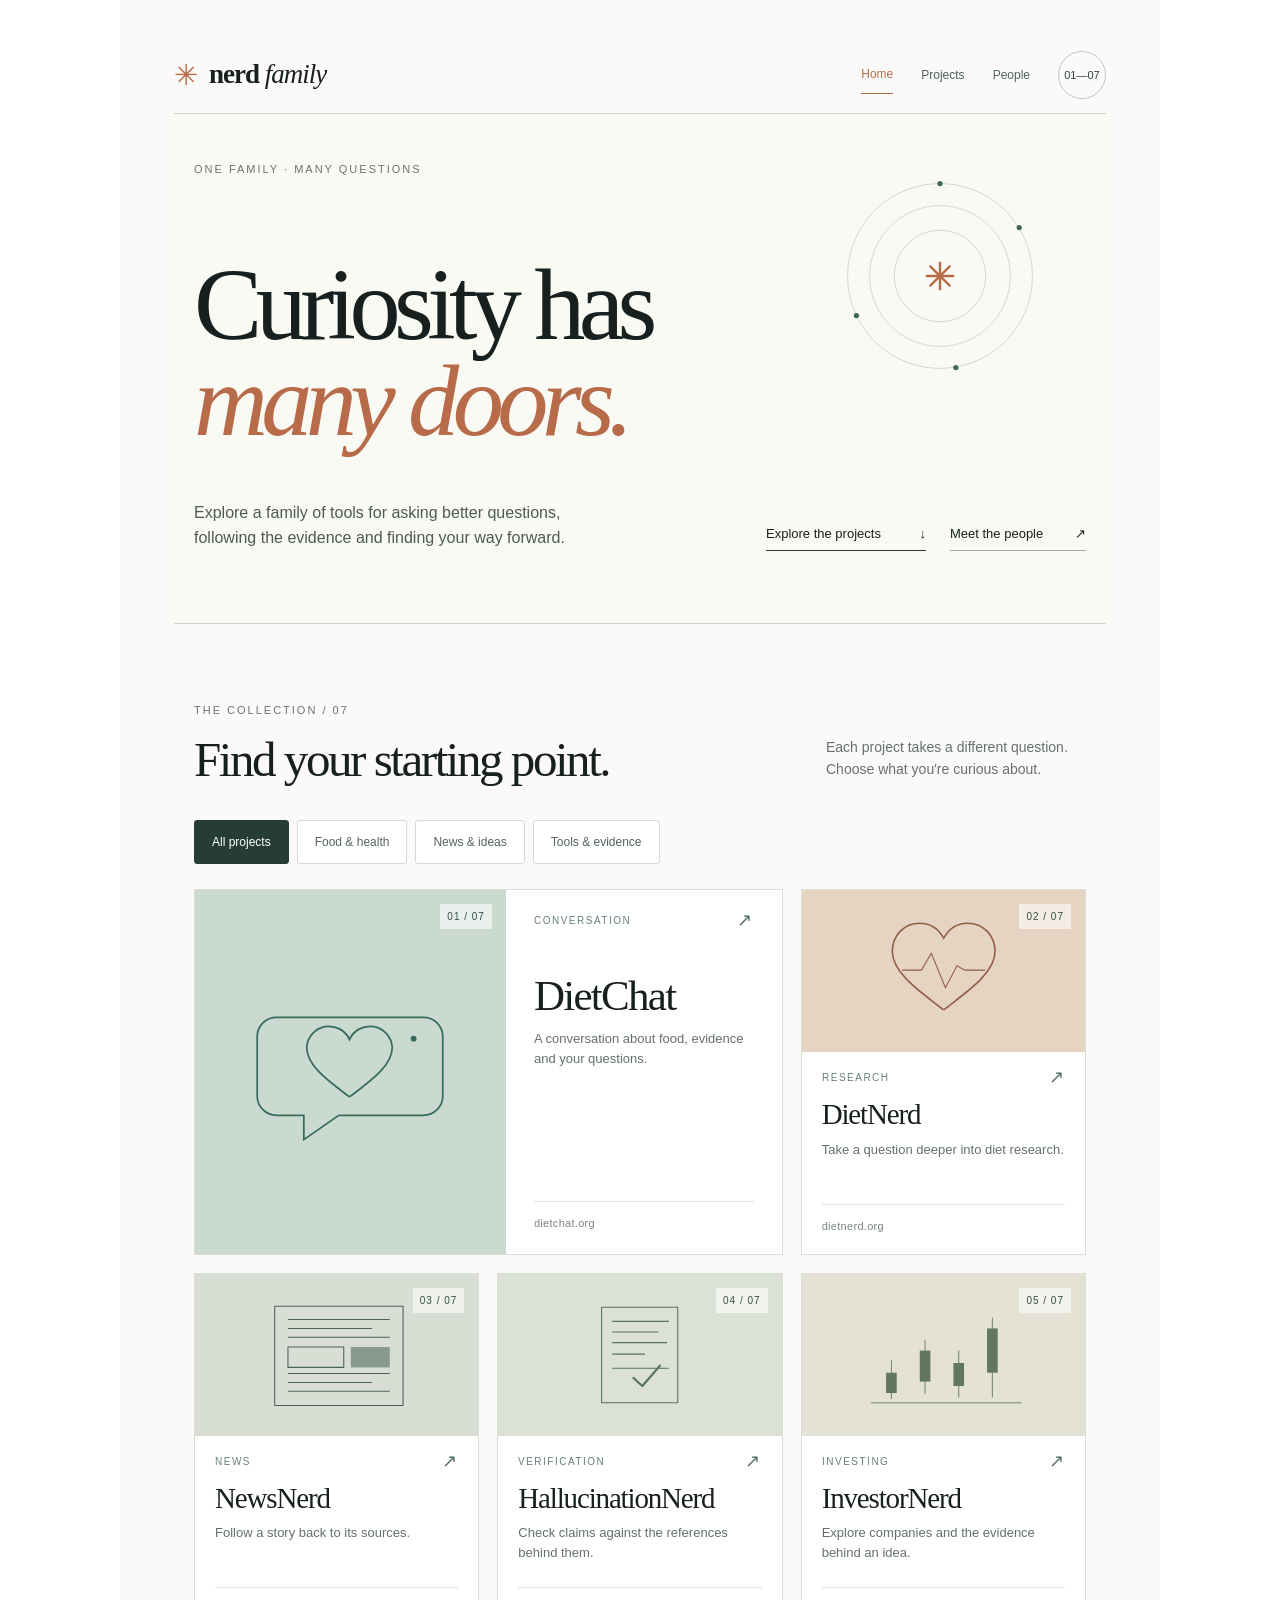
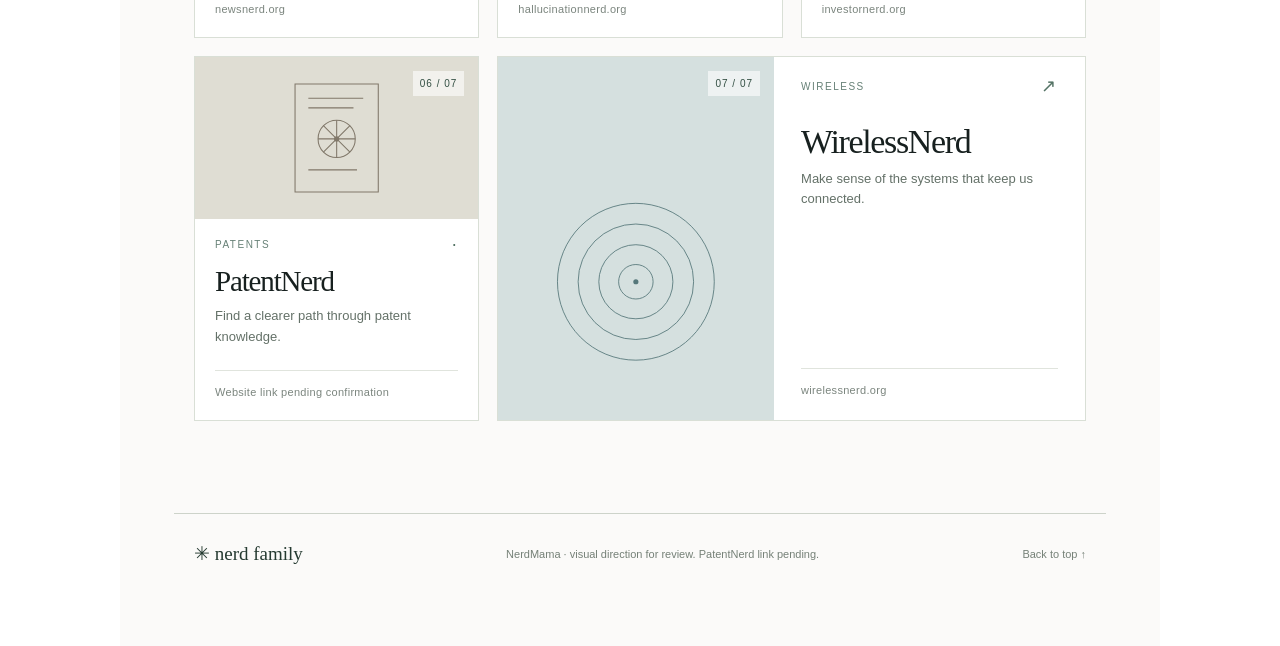
==== commit 881a18ce: "Open project sites from HomeNerd cards" ====
--- a/index.html
+++ b/index.html
@@ -1 +1 @@
-<!doctype html><html lang="en"><head><meta charset="utf-8"><meta name="viewport" content="width=device-width,initial-scale=1"><meta name="color-scheme" content="light"><title>Nerd family - Home</title><link rel="stylesheet" href="styles.css"></head><body><div class="file-card"><div class="site-shell"><header class="masthead"><a href="index.html" class="brand" aria-label="Nerd family home"><span class="brand-symbol">✳</span><span>nerd<span class="brand-small"> family</span></span></a><nav class="mast-right" aria-label="Main navigation"><a href="index.html" aria-current="page">Home</a><a href="index.html#projects">Projects</a><a href="people.html">People</a><span class="edition">01—07</span></nav></header><main><section class="hero" id="home"><div class="hero-top"><span class="eyebrow">ONE FAMILY · MANY QUESTIONS</span><svg class="orbit-svg" viewBox="0 0 250 250" role="img" aria-label="Orbiting ideas illustration"><g fill="none" stroke="#d0d8ce" stroke-width="1.1"><circle cx="125" cy="125" r="105"></circle><circle cx="125" cy="125" r="80"></circle><circle cx="125" cy="125" r="52"></circle></g><g class="orbit-rotator" fill="#42675a"><circle cx="125" cy="20" r="3"></circle><circle cx="215" cy="70" r="3"></circle><circle cx="143" cy="229" r="3"></circle><circle cx="30" cy="170" r="3"></circle></g><g stroke="#b76b49" stroke-width="2.7" stroke-linecap="round"><path d="M110 125h30M125 110v30M114 114l22 22M136 114l-22 22"></path></g></svg></div><h1>Curiosity has<br/><em>many doors.</em></h1><div class="hero-bottom"><p>Explore a family of tools for asking better questions, following the evidence and finding your way forward.</p><div class="hero-links"><a href="#projects" class="explore">Explore the projects <span>↓</span></a><a href="people.html" class="meet-link">Meet the people <span>↗</span></a></div></div></section><section class="catalog" id="projects"><div class="section-top"><div><span class="eyebrow">THE COLLECTION / 07</span><h2>Find your starting point.</h2></div><p>Each project takes a different question. Choose what you&#x27;re curious about.</p></div><div class="filters" role="group" aria-label="Filter projects"><button type="button" class="active" aria-pressed="true">All projects</button><button type="button" class="" aria-pressed="false">Food &amp; health</button><button type="button" class="" aria-pressed="false">News &amp; ideas</button><button type="button" class="" aria-pressed="false">Tools &amp; evidence</button></div><div class="project-grid"><article class="project featured" tabindex="0" aria-label="DietChat: flip card to read more"><div class="flip-inner"><div class="flip-front"><div class="art-frame"><div class="art art-waves" aria-hidden="true"><svg class="wave-svg" viewBox="0 0 320 170"><g fill="none" stroke="#366c5d" stroke-width="1.8"><path class="chat-outline" d="M84 29h151a20 20 0 0 1 20 20v61a20 20 0 0 1-20 20h-87l-36 25v-25H84a20 20 0 0 1-20-20V49a20 20 0 0 1 20-20z"></path><path class="chat-heart" d="M159 111c-18-14-44-31-44-51a23 23 0 0 1 44-8 23 23 0 0 1 44 8c0 20-26 37-44 51z"></path></g><circle class="chat-dot" cx="225" cy="51" r="3" fill="#366c5d"></circle></svg></div><span class="index">01 / 07</span></div><div class="project-copy"><div class="project-meta"><span>CONVERSATION</span><span class="arrow" aria-hidden="true">↗</span></div><h3>DietChat</h3><p>A conversation about food, evidence and your questions.</p><div class="domain">dietchat.org</div></div></div><div class="flip-back"><div class="flip-back-top"><span class="eyebrow">DIETCHAT / THE PROJECT</span><span class="flip-index">01 / 07</span></div><div class="flip-back-body"><h3>A conversation about food questions</h3><p>Ask about meals, ingredients, habits and the evidence behind an answer. Follow up as your question changes.</p><div class="flip-question"><span>TRY ASKING</span><q>What should I look for in this food claim?</q></div></div><button type="button" class="flip-close" aria-label="Show front of DietChat card">Back to card ↶</button></div></div></article><article class="project " tabindex="0" aria-label="DietNerd: flip card to read more"><div class="flip-inner"><div class="flip-front"><div class="art-frame"><div class="art art-rings" aria-hidden="true"><svg class="field-svg" viewBox="0 0 320 170"><path class="diet-heart" d="M160 129C136 110 102 88 102 63c0-18 13-32 31-32 12 0 21 6 27 17 6-11 15-17 27-17 18 0 31 14 31 32 0 25-34 47-58 66z" fill="none" stroke="#935e47" stroke-width="1.8"></path><path d="M113 84h22l11-19 16 39 13-25 9 5h23" stroke="#935e47" stroke-width="1.2" fill="none"></path></svg></div><span class="index">02 / 07</span></div><div class="project-copy"><div class="project-meta"><span>RESEARCH</span><span class="arrow" aria-hidden="true">↗</span></div><h3>DietNerd</h3><p>Take a question deeper into diet research.</p><div class="domain">dietnerd.org</div></div></div><div class="flip-back"><div class="flip-back-top"><span class="eyebrow">DIETNERD / THE PROJECT</span><span class="flip-index">02 / 07</span></div><div class="flip-back-body"><h3>Go deeper into diet research</h3><p>Explore a nutrition question through research, compare findings and see what remains uncertain.</p><div class="flip-question"><span>TRY ASKING</span><q>What does the research say about this diet?</q></div></div><button type="button" class="flip-close" aria-label="Show front of DietNerd card">Back to card ↶</button></div></div></article><article class="project " tabindex="0" aria-label="NewsNerd: flip card to read more"><div class="flip-inner"><div class="flip-front"><div class="art-frame"><div class="art art-lines" aria-hidden="true"><svg class="field-svg" viewBox="0 0 320 170"><g fill="none" stroke="#496457" stroke-width="1.2"><path d="M90 30h145v112H90zM105 45h115M105 55h95M105 65h115M105 106h115M105 116h95M105 126h115"></path><path d="M105 76h63v23h-63z"></path></g><rect class="news-sweep" x="176" y="76" width="44" height="23" fill="#496457" opacity=".56"></rect></svg></div><span class="index">03 / 07</span></div><div class="project-copy"><div class="project-meta"><span>NEWS</span><span class="arrow" aria-hidden="true">↗</span></div><h3>NewsNerd</h3><p>Follow a story back to its sources.</p><div class="domain">newsnerd.org</div></div></div><div class="flip-back"><div class="flip-back-top"><span class="eyebrow">NEWSNERD / THE PROJECT</span><span class="flip-index">03 / 07</span></div><div class="flip-back-body"><h3>Trace a story to its sources</h3><p>Look beyond a headline. Examine where a claim came from and which sources support it.</p><div class="flip-question"><span>TRY ASKING</span><q>What are the original sources for this story?</q></div></div><button type="button" class="flip-close" aria-label="Show front of NewsNerd card">Back to card ↶</button></div></div></article><article class="project " tabindex="0" aria-label="HallucinationNerd: flip card to read more"><div class="flip-inner"><div class="flip-front"><div class="art-frame"><div class="art art-verify" aria-hidden="true"><svg class="field-svg" viewBox="0 0 320 170"><g fill="none" stroke="#557160" stroke-width="1.2"><path d="M117 31h86v108h-86zM129 47h64M129 59h52M129 71h62M129 84h37M129 100h64"></path></g><path class="verify-check" d="M153 111l10 9 20-23" fill="none" stroke="#557160" stroke-width="2.5" stroke-linecap="round" stroke-linejoin="round"></path></svg></div><span class="index">04 / 07</span></div><div class="project-copy"><div class="project-meta"><span>VERIFICATION</span><span class="arrow" aria-hidden="true">↗</span></div><h3>HallucinationNerd</h3><p>Check claims against the references behind them.</p><div class="domain">hallucinationnerd.org</div></div></div><div class="flip-back"><div class="flip-back-top"><span class="eyebrow">HALLUCINATIONNERD / THE PROJECT</span><span class="flip-index">04 / 07</span></div><div class="flip-back-body"><h3>Check an answer against references</h3><p>Review a claim and its citations side by side, then look for gaps between the wording and the evidence.</p><div class="flip-question"><span>TRY ASKING</span><q>Do these sources support this statement?</q></div></div><button type="button" class="flip-close" aria-label="Show front of HallucinationNerd card">Back to card ↶</button></div></div></article><article class="project " tabindex="0" aria-label="InvestorNerd: flip card to read more"><div class="flip-inner"><div class="flip-front"><div class="art-frame"><div class="art art-bars" aria-hidden="true"><svg class="field-svg" viewBox="0 0 320 170"><g stroke="#627761" fill="none" stroke-width="1"><path d="M78 139h170"></path><path d="M101 91v44M139 68v61M177 80v53M215 43v90"></path></g><g fill="#627761"><rect class="candle" x="95" y="105" width="12" height="23"></rect><rect class="candle" x="133" y="80" width="12" height="35"></rect><rect class="candle" x="171" y="94" width="12" height="26"></rect><rect class="candle" x="209" y="55" width="12" height="50"></rect></g></svg></div><span class="index">05 / 07</span></div><div class="project-copy"><div class="project-meta"><span>INVESTING</span><span class="arrow" aria-hidden="true">↗</span></div><h3>InvestorNerd</h3><p>Explore companies and the evidence behind an idea.</p><div class="domain">investornerd.org</div></div></div><div class="flip-back"><div class="flip-back-top"><span class="eyebrow">INVESTORNERD / THE PROJECT</span><span class="flip-index">05 / 07</span></div><div class="flip-back-body"><h3>Explore the evidence behind an idea</h3><p>Investigate a company or investing question through the available sources. Compare the case with its uncertainties.</p><div class="flip-question"><span>TRY ASKING</span><q>What supports this company thesis?</q></div></div><button type="button" class="flip-close" aria-label="Show front of InvestorNerd card">Back to card ↶</button></div></div></article><article class="project " tabindex="0" aria-label="PatentNerd: flip card to read more"><div class="flip-inner"><div class="flip-front"><div class="art-frame"><div class="art art-patent" aria-hidden="true"><svg class="field-svg" viewBox="0 0 320 170"><g fill="none" stroke="#81786a" stroke-width="1.2"><path d="M113 24h94v122h-94zM128 40h62M128 51h51M128 121h55"></path><circle cx="160" cy="86" r="21"></circle><path d="M160 65v42M139 86h42M145 71l30 30M175 71l-30 30"></path></g><circle class="blueprint-dot" cx="160" cy="86" r="3" fill="#81786a"></circle></svg></div><span class="index">06 / 07</span></div><div class="project-copy"><div class="project-meta"><span>PATENTS</span><span class="arrow" aria-hidden="true">↗</span></div><h3>PatentNerd</h3><p>Find a clearer path through patent knowledge.</p><div class="domain">patentnerd.org</div></div></div><div class="flip-back"><div class="flip-back-top"><span class="eyebrow">PATENTNERD / THE PROJECT</span><span class="flip-index">06 / 07</span></div><div class="flip-back-body"><h3>Explore patent knowledge</h3><p>Start with an invention or technical question, then look through patent information for related ideas.</p><div class="flip-question"><span>TRY ASKING</span><q>What patents relate to this idea?</q></div></div><button type="button" class="flip-close" aria-label="Show front of PatentNerd card">Back to card ↶</button></div></div></article><article class="project " tabindex="0" aria-label="WirelessNerd: flip card to read more"><div class="flip-inner"><div class="flip-front"><div class="art-frame"><div class="art art-signal" aria-hidden="true"><svg class="signal-svg" viewBox="0 0 320 170"><g fill="none" stroke="#55777a" stroke-width="1"><circle class="signal-ring" style="animation-delay:0ms" cx="160" cy="135" r="20"></circle><circle class="signal-ring" style="animation-delay:300ms" cx="160" cy="135" r="43"></circle><circle class="signal-ring" style="animation-delay:600ms" cx="160" cy="135" r="67"></circle><circle class="signal-ring" style="animation-delay:900ms" cx="160" cy="135" r="91"></circle></g><circle cx="160" cy="135" r="3" fill="#55777a"></circle></svg></div><span class="index">07 / 07</span></div><div class="project-copy"><div class="project-meta"><span>WIRELESS</span><span class="arrow" aria-hidden="true">↗</span></div><h3>WirelessNerd</h3><p>Make sense of the systems that keep us connected.</p><div class="domain">wirelessnerd.org</div></div></div><div class="flip-back"><div class="flip-back-top"><span class="eyebrow">WIRELESSNERD / THE PROJECT</span><span class="flip-index">07 / 07</span></div><div class="flip-back-body"><h3>Understand wireless systems</h3><p>Explore how wireless systems work, from signals and networks to the technology that keeps devices connected.</p><div class="flip-question"><span>TRY ASKING</span><q>How does this wireless system work?</q></div></div><button type="button" class="flip-close" aria-label="Show front of WirelessNerd card">Back to card ↶</button></div></div></article></div></section></main><footer><span class="footer-mark">✳ nerd family</span><span>NerdMama · visual direction for review. Project links are not active.</span><a href="#top">Back to top ↑</a></footer></div></div><script src="script.js" defer></script></body></html>+<!doctype html><html lang="en"><head><meta charset="utf-8"><meta name="viewport" content="width=device-width,initial-scale=1"><meta name="color-scheme" content="light"><title>Nerd family - Home</title><link rel="stylesheet" href="styles.css"></head><body><div class="file-card"><div class="site-shell"><header class="masthead"><a href="index.html" class="brand" aria-label="Nerd family home"><span class="brand-symbol">✳</span><span>nerd<span class="brand-small"> family</span></span></a><nav class="mast-right" aria-label="Main navigation"><a href="index.html" aria-current="page">Home</a><a href="index.html#projects">Projects</a><a href="people.html">People</a><span class="edition">01—07</span></nav></header><main><section class="hero" id="home"><div class="hero-top"><span class="eyebrow">ONE FAMILY · MANY QUESTIONS</span><svg class="orbit-svg" viewBox="0 0 250 250" role="img" aria-label="Orbiting ideas illustration"><g fill="none" stroke="#d0d8ce" stroke-width="1.1"><circle cx="125" cy="125" r="105"></circle><circle cx="125" cy="125" r="80"></circle><circle cx="125" cy="125" r="52"></circle></g><g class="orbit-rotator" fill="#42675a"><circle cx="125" cy="20" r="3"></circle><circle cx="215" cy="70" r="3"></circle><circle cx="143" cy="229" r="3"></circle><circle cx="30" cy="170" r="3"></circle></g><g stroke="#b76b49" stroke-width="2.7" stroke-linecap="round"><path d="M110 125h30M125 110v30M114 114l22 22M136 114l-22 22"></path></g></svg></div><h1>Curiosity has<br/><em>many doors.</em></h1><div class="hero-bottom"><p>Explore a family of tools for asking better questions, following the evidence and finding your way forward.</p><div class="hero-links"><a href="#projects" class="explore">Explore the projects <span>↓</span></a><a href="people.html" class="meet-link">Meet the people <span>↗</span></a></div></div></section><section class="catalog" id="projects"><div class="section-top"><div><span class="eyebrow">THE COLLECTION / 07</span><h2>Find your starting point.</h2></div><p>Each project takes a different question. Choose what you&#x27;re curious about.</p></div><div class="filters" role="group" aria-label="Filter projects"><button type="button" class="active" aria-pressed="true">All projects</button><button type="button" class="" aria-pressed="false">Food &amp; health</button><button type="button" class="" aria-pressed="false">News &amp; ideas</button><button type="button" class="" aria-pressed="false">Tools &amp; evidence</button></div><div class="project-grid"><article class="project featured" data-project-url="https://dietchat.org/" tabindex="0" aria-label="DietChat: open project website in a new tab"><div class="flip-inner"><div class="flip-front"><div class="art-frame"><div class="art art-waves" aria-hidden="true"><svg class="wave-svg" viewBox="0 0 320 170"><g fill="none" stroke="#366c5d" stroke-width="1.8"><path class="chat-outline" d="M84 29h151a20 20 0 0 1 20 20v61a20 20 0 0 1-20 20h-87l-36 25v-25H84a20 20 0 0 1-20-20V49a20 20 0 0 1 20-20z"></path><path class="chat-heart" d="M159 111c-18-14-44-31-44-51a23 23 0 0 1 44-8 23 23 0 0 1 44 8c0 20-26 37-44 51z"></path></g><circle class="chat-dot" cx="225" cy="51" r="3" fill="#366c5d"></circle></svg></div><span class="index">01 / 07</span></div><div class="project-copy"><div class="project-meta"><span>CONVERSATION</span><span class="arrow" aria-hidden="true">↗</span></div><h3>DietChat</h3><p>A conversation about food, evidence and your questions.</p><div class="domain">dietchat.org</div></div></div><div class="flip-back"><div class="flip-back-top"><span class="eyebrow">DIETCHAT / THE PROJECT</span><span class="flip-index">01 / 07</span></div><div class="flip-back-body"><h3>A conversation about food questions</h3><p>Ask about meals, ingredients, habits and the evidence behind an answer. Follow up as your question changes.</p><div class="flip-question"><span>TRY ASKING</span><q>What should I look for in this food claim?</q></div></div><button type="button" class="flip-close" aria-label="Show front of DietChat card">Back to card ↶</button></div></div></article><article class="project " data-project-url="https://dietnerd.org/" tabindex="0" aria-label="DietNerd: open project website in a new tab"><div class="flip-inner"><div class="flip-front"><div class="art-frame"><div class="art art-rings" aria-hidden="true"><svg class="field-svg" viewBox="0 0 320 170"><path class="diet-heart" d="M160 129C136 110 102 88 102 63c0-18 13-32 31-32 12 0 21 6 27 17 6-11 15-17 27-17 18 0 31 14 31 32 0 25-34 47-58 66z" fill="none" stroke="#935e47" stroke-width="1.8"></path><path d="M113 84h22l11-19 16 39 13-25 9 5h23" stroke="#935e47" stroke-width="1.2" fill="none"></path></svg></div><span class="index">02 / 07</span></div><div class="project-copy"><div class="project-meta"><span>RESEARCH</span><span class="arrow" aria-hidden="true">↗</span></div><h3>DietNerd</h3><p>Take a question deeper into diet research.</p><div class="domain">dietnerd.org</div></div></div><div class="flip-back"><div class="flip-back-top"><span class="eyebrow">DIETNERD / THE PROJECT</span><span class="flip-index">02 / 07</span></div><div class="flip-back-body"><h3>Go deeper into diet research</h3><p>Explore a nutrition question through research, compare findings and see what remains uncertain.</p><div class="flip-question"><span>TRY ASKING</span><q>What does the research say about this diet?</q></div></div><button type="button" class="flip-close" aria-label="Show front of DietNerd card">Back to card ↶</button></div></div></article><article class="project " data-project-url="http://newsnerd-prod.s3-website-us-east-1.amazonaws.com/" tabindex="0" aria-label="NewsNerd: open project website in a new tab"><div class="flip-inner"><div class="flip-front"><div class="art-frame"><div class="art art-lines" aria-hidden="true"><svg class="field-svg" viewBox="0 0 320 170"><g fill="none" stroke="#496457" stroke-width="1.2"><path d="M90 30h145v112H90zM105 45h115M105 55h95M105 65h115M105 106h115M105 116h95M105 126h115"></path><path d="M105 76h63v23h-63z"></path></g><rect class="news-sweep" x="176" y="76" width="44" height="23" fill="#496457" opacity=".56"></rect></svg></div><span class="index">03 / 07</span></div><div class="project-copy"><div class="project-meta"><span>NEWS</span><span class="arrow" aria-hidden="true">↗</span></div><h3>NewsNerd</h3><p>Follow a story back to its sources.</p><div class="domain">newsnerd.org</div></div></div><div class="flip-back"><div class="flip-back-top"><span class="eyebrow">NEWSNERD / THE PROJECT</span><span class="flip-index">03 / 07</span></div><div class="flip-back-body"><h3>Trace a story to its sources</h3><p>Look beyond a headline. Examine where a claim came from and which sources support it.</p><div class="flip-question"><span>TRY ASKING</span><q>What are the original sources for this story?</q></div></div><button type="button" class="flip-close" aria-label="Show front of NewsNerd card">Back to card ↶</button></div></div></article><article class="project " data-project-url="https://hallucinationnerd.org/" tabindex="0" aria-label="HallucinationNerd: open project website in a new tab"><div class="flip-inner"><div class="flip-front"><div class="art-frame"><div class="art art-verify" aria-hidden="true"><svg class="field-svg" viewBox="0 0 320 170"><g fill="none" stroke="#557160" stroke-width="1.2"><path d="M117 31h86v108h-86zM129 47h64M129 59h52M129 71h62M129 84h37M129 100h64"></path></g><path class="verify-check" d="M153 111l10 9 20-23" fill="none" stroke="#557160" stroke-width="2.5" stroke-linecap="round" stroke-linejoin="round"></path></svg></div><span class="index">04 / 07</span></div><div class="project-copy"><div class="project-meta"><span>VERIFICATION</span><span class="arrow" aria-hidden="true">↗</span></div><h3>HallucinationNerd</h3><p>Check claims against the references behind them.</p><div class="domain">hallucinationnerd.org</div></div></div><div class="flip-back"><div class="flip-back-top"><span class="eyebrow">HALLUCINATIONNERD / THE PROJECT</span><span class="flip-index">04 / 07</span></div><div class="flip-back-body"><h3>Check an answer against references</h3><p>Review a claim and its citations side by side, then look for gaps between the wording and the evidence.</p><div class="flip-question"><span>TRY ASKING</span><q>Do these sources support this statement?</q></div></div><button type="button" class="flip-close" aria-label="Show front of HallucinationNerd card">Back to card ↶</button></div></div></article><article class="project " data-project-url="https://www.investornerd.org/" tabindex="0" aria-label="InvestorNerd: open project website in a new tab"><div class="flip-inner"><div class="flip-front"><div class="art-frame"><div class="art art-bars" aria-hidden="true"><svg class="field-svg" viewBox="0 0 320 170"><g stroke="#627761" fill="none" stroke-width="1"><path d="M78 139h170"></path><path d="M101 91v44M139 68v61M177 80v53M215 43v90"></path></g><g fill="#627761"><rect class="candle" x="95" y="105" width="12" height="23"></rect><rect class="candle" x="133" y="80" width="12" height="35"></rect><rect class="candle" x="171" y="94" width="12" height="26"></rect><rect class="candle" x="209" y="55" width="12" height="50"></rect></g></svg></div><span class="index">05 / 07</span></div><div class="project-copy"><div class="project-meta"><span>INVESTING</span><span class="arrow" aria-hidden="true">↗</span></div><h3>InvestorNerd</h3><p>Explore companies and the evidence behind an idea.</p><div class="domain">investornerd.org</div></div></div><div class="flip-back"><div class="flip-back-top"><span class="eyebrow">INVESTORNERD / THE PROJECT</span><span class="flip-index">05 / 07</span></div><div class="flip-back-body"><h3>Explore the evidence behind an idea</h3><p>Investigate a company or investing question through the available sources. Compare the case with its uncertainties.</p><div class="flip-question"><span>TRY ASKING</span><q>What supports this company thesis?</q></div></div><button type="button" class="flip-close" aria-label="Show front of InvestorNerd card">Back to card ↶</button></div></div></article><article class="project " data-link-pending="true" tabindex="0" aria-label="PatentNerd: website link not yet confirmed"><div class="flip-inner"><div class="flip-front"><div class="art-frame"><div class="art art-patent" aria-hidden="true"><svg class="field-svg" viewBox="0 0 320 170"><g fill="none" stroke="#81786a" stroke-width="1.2"><path d="M113 24h94v122h-94zM128 40h62M128 51h51M128 121h55"></path><circle cx="160" cy="86" r="21"></circle><path d="M160 65v42M139 86h42M145 71l30 30M175 71l-30 30"></path></g><circle class="blueprint-dot" cx="160" cy="86" r="3" fill="#81786a"></circle></svg></div><span class="index">06 / 07</span></div><div class="project-copy"><div class="project-meta"><span>PATENTS</span><span class="arrow" aria-hidden="true">·</span></div><h3>PatentNerd</h3><p>Find a clearer path through patent knowledge.</p><div class="domain">Website link pending confirmation</div></div></div><div class="flip-back"><div class="flip-back-top"><span class="eyebrow">PATENTNERD / THE PROJECT</span><span class="flip-index">06 / 07</span></div><div class="flip-back-body"><h3>Explore patent knowledge</h3><p>Start with an invention or technical question, then look through patent information for related ideas.</p><div class="flip-question"><span>TRY ASKING</span><q>What patents relate to this idea?</q></div></div><button type="button" class="flip-close" aria-label="Show front of PatentNerd card">Back to card ↶</button></div></div></article><article class="project " data-project-url="https://wirelessnerd.org/" tabindex="0" aria-label="WirelessNerd: open project website in a new tab"><div class="flip-inner"><div class="flip-front"><div class="art-frame"><div class="art art-signal" aria-hidden="true"><svg class="signal-svg" viewBox="0 0 320 170"><g fill="none" stroke="#55777a" stroke-width="1"><circle class="signal-ring" style="animation-delay:0ms" cx="160" cy="135" r="20"></circle><circle class="signal-ring" style="animation-delay:300ms" cx="160" cy="135" r="43"></circle><circle class="signal-ring" style="animation-delay:600ms" cx="160" cy="135" r="67"></circle><circle class="signal-ring" style="animation-delay:900ms" cx="160" cy="135" r="91"></circle></g><circle cx="160" cy="135" r="3" fill="#55777a"></circle></svg></div><span class="index">07 / 07</span></div><div class="project-copy"><div class="project-meta"><span>WIRELESS</span><span class="arrow" aria-hidden="true">↗</span></div><h3>WirelessNerd</h3><p>Make sense of the systems that keep us connected.</p><div class="domain">wirelessnerd.org</div></div></div><div class="flip-back"><div class="flip-back-top"><span class="eyebrow">WIRELESSNERD / THE PROJECT</span><span class="flip-index">07 / 07</span></div><div class="flip-back-body"><h3>Understand wireless systems</h3><p>Explore how wireless systems work, from signals and networks to the technology that keeps devices connected.</p><div class="flip-question"><span>TRY ASKING</span><q>How does this wireless system work?</q></div></div><button type="button" class="flip-close" aria-label="Show front of WirelessNerd card">Back to card ↶</button></div></div></article></div></section></main><footer><span class="footer-mark">✳ nerd family</span><span>NerdMama · visual direction for review. PatentNerd link pending.</span><a href="#top">Back to top ↑</a></footer></div></div><script src="script.js" defer></script></body></html>
--- a/styles.css
+++ b/styles.css
@@ -1454,3 +1454,13 @@
 /* Pointer hover is purely CSS; tap/click remains the fallback. */
 .project:not(.is-flipped):hover .flip-inner { transform:rotateY(180deg); }
 @media (hover:none) { .project:not(.is-flipped):hover .flip-inner { transform:none; } }
+
+/* Link mode: hover reveals the reverse; tap/click opens the verified project site. */
+.project:not(.is-flipped):hover .flip-inner { transform:rotateY(180deg); }
+@media (hover:none) { .project:not(.is-flipped):hover .flip-inner { transform:none; } }
+.project.link-pending { cursor:default; }
+.project.link-pending .flip-inner { transform:none!important; }
+.project.link-pending .flip-back { display:none!important; }
+.project .flip-close { display:none!important; }
+
+.flip-open-hint { display:block; margin:12px 0 0!important; padding-top:7px; border-top:1px solid #abbeb0; color:#385b49!important; font:11px Arial,sans-serif!important; }
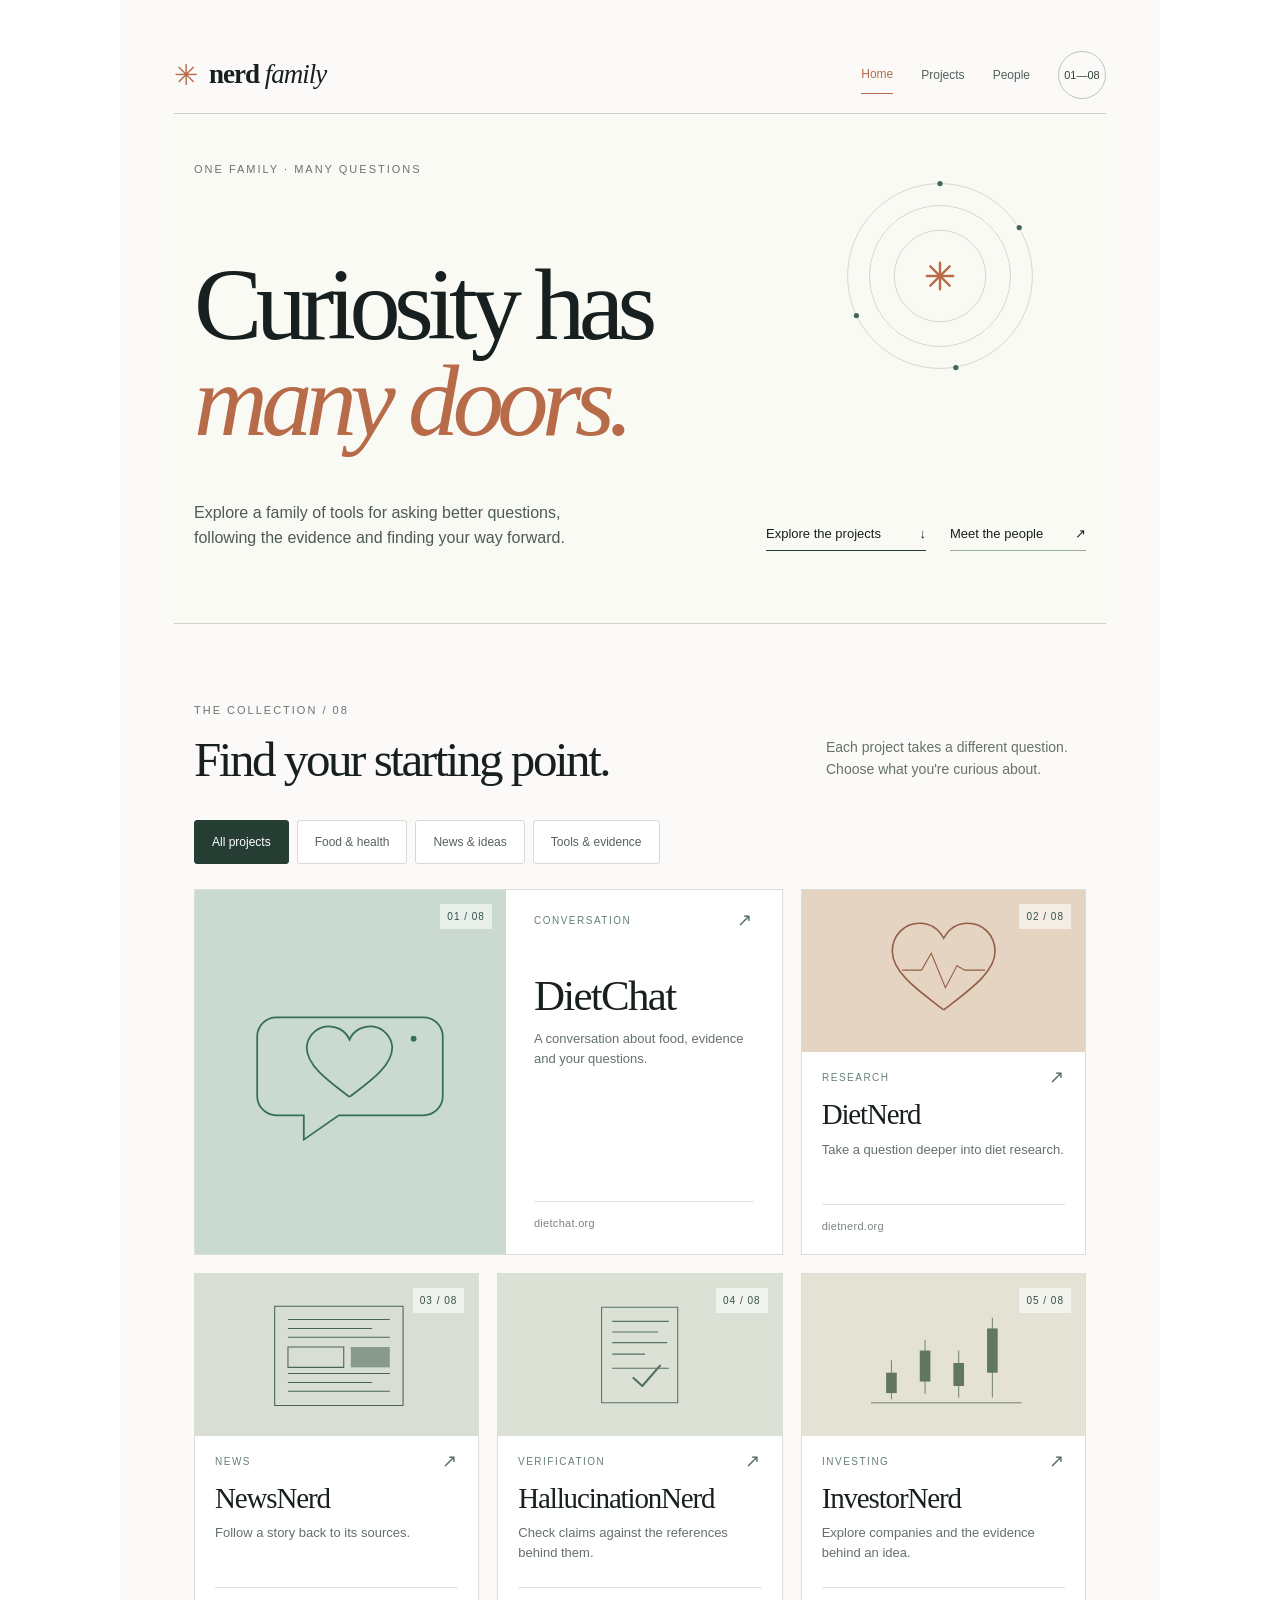
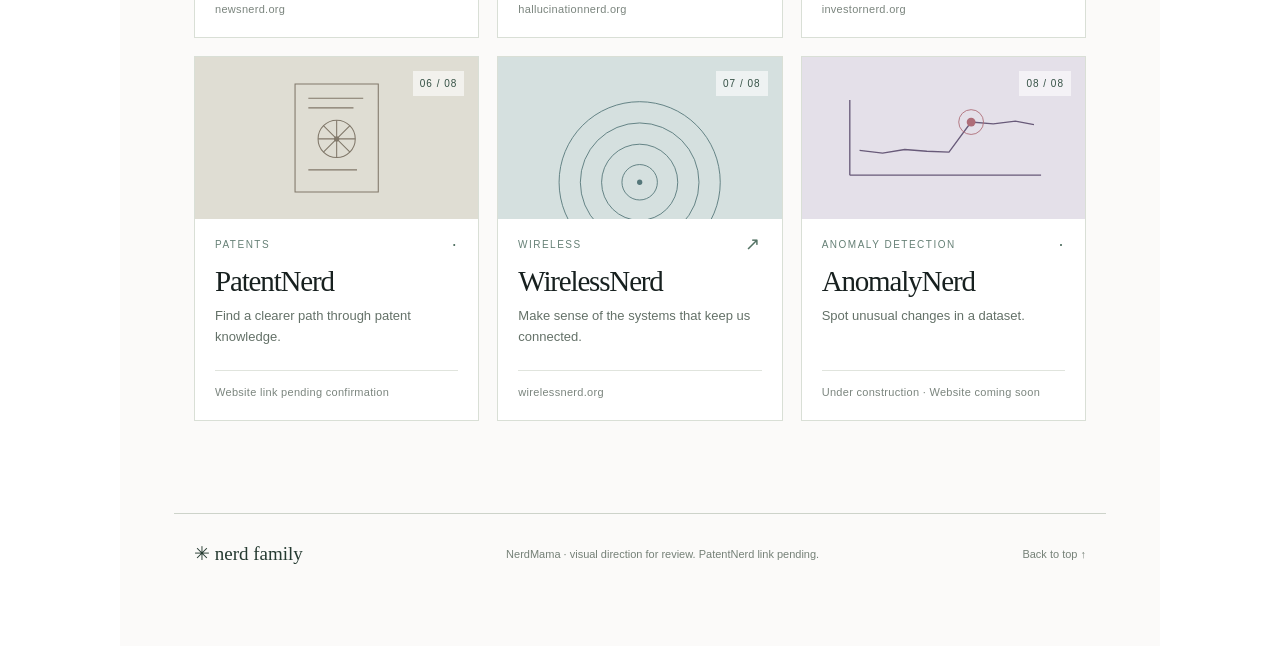
==== commit e0d806ca: "Add AnomalyNerd to HomeNerd collection" ====
--- a/index.html
+++ b/index.html
@@ -1 +1 @@
-<!doctype html><html lang="en"><head><meta charset="utf-8"><meta name="viewport" content="width=device-width,initial-scale=1"><meta name="color-scheme" content="light"><title>Nerd family - Home</title><link rel="stylesheet" href="styles.css"></head><body><div class="file-card"><div class="site-shell"><header class="masthead"><a href="index.html" class="brand" aria-label="Nerd family home"><span class="brand-symbol">✳</span><span>nerd<span class="brand-small"> family</span></span></a><nav class="mast-right" aria-label="Main navigation"><a href="index.html" aria-current="page">Home</a><a href="index.html#projects">Projects</a><a href="people.html">People</a><span class="edition">01—07</span></nav></header><main><section class="hero" id="home"><div class="hero-top"><span class="eyebrow">ONE FAMILY · MANY QUESTIONS</span><svg class="orbit-svg" viewBox="0 0 250 250" role="img" aria-label="Orbiting ideas illustration"><g fill="none" stroke="#d0d8ce" stroke-width="1.1"><circle cx="125" cy="125" r="105"></circle><circle cx="125" cy="125" r="80"></circle><circle cx="125" cy="125" r="52"></circle></g><g class="orbit-rotator" fill="#42675a"><circle cx="125" cy="20" r="3"></circle><circle cx="215" cy="70" r="3"></circle><circle cx="143" cy="229" r="3"></circle><circle cx="30" cy="170" r="3"></circle></g><g stroke="#b76b49" stroke-width="2.7" stroke-linecap="round"><path d="M110 125h30M125 110v30M114 114l22 22M136 114l-22 22"></path></g></svg></div><h1>Curiosity has<br/><em>many doors.</em></h1><div class="hero-bottom"><p>Explore a family of tools for asking better questions, following the evidence and finding your way forward.</p><div class="hero-links"><a href="#projects" class="explore">Explore the projects <span>↓</span></a><a href="people.html" class="meet-link">Meet the people <span>↗</span></a></div></div></section><section class="catalog" id="projects"><div class="section-top"><div><span class="eyebrow">THE COLLECTION / 07</span><h2>Find your starting point.</h2></div><p>Each project takes a different question. Choose what you&#x27;re curious about.</p></div><div class="filters" role="group" aria-label="Filter projects"><button type="button" class="active" aria-pressed="true">All projects</button><button type="button" class="" aria-pressed="false">Food &amp; health</button><button type="button" class="" aria-pressed="false">News &amp; ideas</button><button type="button" class="" aria-pressed="false">Tools &amp; evidence</button></div><div class="project-grid"><article class="project featured" data-project-url="https://dietchat.org/" tabindex="0" aria-label="DietChat: open project website in a new tab"><div class="flip-inner"><div class="flip-front"><div class="art-frame"><div class="art art-waves" aria-hidden="true"><svg class="wave-svg" viewBox="0 0 320 170"><g fill="none" stroke="#366c5d" stroke-width="1.8"><path class="chat-outline" d="M84 29h151a20 20 0 0 1 20 20v61a20 20 0 0 1-20 20h-87l-36 25v-25H84a20 20 0 0 1-20-20V49a20 20 0 0 1 20-20z"></path><path class="chat-heart" d="M159 111c-18-14-44-31-44-51a23 23 0 0 1 44-8 23 23 0 0 1 44 8c0 20-26 37-44 51z"></path></g><circle class="chat-dot" cx="225" cy="51" r="3" fill="#366c5d"></circle></svg></div><span class="index">01 / 07</span></div><div class="project-copy"><div class="project-meta"><span>CONVERSATION</span><span class="arrow" aria-hidden="true">↗</span></div><h3>DietChat</h3><p>A conversation about food, evidence and your questions.</p><div class="domain">dietchat.org</div></div></div><div class="flip-back"><div class="flip-back-top"><span class="eyebrow">DIETCHAT / THE PROJECT</span><span class="flip-index">01 / 07</span></div><div class="flip-back-body"><h3>A conversation about food questions</h3><p>Ask about meals, ingredients, habits and the evidence behind an answer. Follow up as your question changes.</p><div class="flip-question"><span>TRY ASKING</span><q>What should I look for in this food claim?</q></div></div><button type="button" class="flip-close" aria-label="Show front of DietChat card">Back to card ↶</button></div></div></article><article class="project " data-project-url="https://dietnerd.org/" tabindex="0" aria-label="DietNerd: open project website in a new tab"><div class="flip-inner"><div class="flip-front"><div class="art-frame"><div class="art art-rings" aria-hidden="true"><svg class="field-svg" viewBox="0 0 320 170"><path class="diet-heart" d="M160 129C136 110 102 88 102 63c0-18 13-32 31-32 12 0 21 6 27 17 6-11 15-17 27-17 18 0 31 14 31 32 0 25-34 47-58 66z" fill="none" stroke="#935e47" stroke-width="1.8"></path><path d="M113 84h22l11-19 16 39 13-25 9 5h23" stroke="#935e47" stroke-width="1.2" fill="none"></path></svg></div><span class="index">02 / 07</span></div><div class="project-copy"><div class="project-meta"><span>RESEARCH</span><span class="arrow" aria-hidden="true">↗</span></div><h3>DietNerd</h3><p>Take a question deeper into diet research.</p><div class="domain">dietnerd.org</div></div></div><div class="flip-back"><div class="flip-back-top"><span class="eyebrow">DIETNERD / THE PROJECT</span><span class="flip-index">02 / 07</span></div><div class="flip-back-body"><h3>Go deeper into diet research</h3><p>Explore a nutrition question through research, compare findings and see what remains uncertain.</p><div class="flip-question"><span>TRY ASKING</span><q>What does the research say about this diet?</q></div></div><button type="button" class="flip-close" aria-label="Show front of DietNerd card">Back to card ↶</button></div></div></article><article class="project " data-project-url="http://newsnerd-prod.s3-website-us-east-1.amazonaws.com/" tabindex="0" aria-label="NewsNerd: open project website in a new tab"><div class="flip-inner"><div class="flip-front"><div class="art-frame"><div class="art art-lines" aria-hidden="true"><svg class="field-svg" viewBox="0 0 320 170"><g fill="none" stroke="#496457" stroke-width="1.2"><path d="M90 30h145v112H90zM105 45h115M105 55h95M105 65h115M105 106h115M105 116h95M105 126h115"></path><path d="M105 76h63v23h-63z"></path></g><rect class="news-sweep" x="176" y="76" width="44" height="23" fill="#496457" opacity=".56"></rect></svg></div><span class="index">03 / 07</span></div><div class="project-copy"><div class="project-meta"><span>NEWS</span><span class="arrow" aria-hidden="true">↗</span></div><h3>NewsNerd</h3><p>Follow a story back to its sources.</p><div class="domain">newsnerd.org</div></div></div><div class="flip-back"><div class="flip-back-top"><span class="eyebrow">NEWSNERD / THE PROJECT</span><span class="flip-index">03 / 07</span></div><div class="flip-back-body"><h3>Trace a story to its sources</h3><p>Look beyond a headline. Examine where a claim came from and which sources support it.</p><div class="flip-question"><span>TRY ASKING</span><q>What are the original sources for this story?</q></div></div><button type="button" class="flip-close" aria-label="Show front of NewsNerd card">Back to card ↶</button></div></div></article><article class="project " data-project-url="https://hallucinationnerd.org/" tabindex="0" aria-label="HallucinationNerd: open project website in a new tab"><div class="flip-inner"><div class="flip-front"><div class="art-frame"><div class="art art-verify" aria-hidden="true"><svg class="field-svg" viewBox="0 0 320 170"><g fill="none" stroke="#557160" stroke-width="1.2"><path d="M117 31h86v108h-86zM129 47h64M129 59h52M129 71h62M129 84h37M129 100h64"></path></g><path class="verify-check" d="M153 111l10 9 20-23" fill="none" stroke="#557160" stroke-width="2.5" stroke-linecap="round" stroke-linejoin="round"></path></svg></div><span class="index">04 / 07</span></div><div class="project-copy"><div class="project-meta"><span>VERIFICATION</span><span class="arrow" aria-hidden="true">↗</span></div><h3>HallucinationNerd</h3><p>Check claims against the references behind them.</p><div class="domain">hallucinationnerd.org</div></div></div><div class="flip-back"><div class="flip-back-top"><span class="eyebrow">HALLUCINATIONNERD / THE PROJECT</span><span class="flip-index">04 / 07</span></div><div class="flip-back-body"><h3>Check an answer against references</h3><p>Review a claim and its citations side by side, then look for gaps between the wording and the evidence.</p><div class="flip-question"><span>TRY ASKING</span><q>Do these sources support this statement?</q></div></div><button type="button" class="flip-close" aria-label="Show front of HallucinationNerd card">Back to card ↶</button></div></div></article><article class="project " data-project-url="https://www.investornerd.org/" tabindex="0" aria-label="InvestorNerd: open project website in a new tab"><div class="flip-inner"><div class="flip-front"><div class="art-frame"><div class="art art-bars" aria-hidden="true"><svg class="field-svg" viewBox="0 0 320 170"><g stroke="#627761" fill="none" stroke-width="1"><path d="M78 139h170"></path><path d="M101 91v44M139 68v61M177 80v53M215 43v90"></path></g><g fill="#627761"><rect class="candle" x="95" y="105" width="12" height="23"></rect><rect class="candle" x="133" y="80" width="12" height="35"></rect><rect class="candle" x="171" y="94" width="12" height="26"></rect><rect class="candle" x="209" y="55" width="12" height="50"></rect></g></svg></div><span class="index">05 / 07</span></div><div class="project-copy"><div class="project-meta"><span>INVESTING</span><span class="arrow" aria-hidden="true">↗</span></div><h3>InvestorNerd</h3><p>Explore companies and the evidence behind an idea.</p><div class="domain">investornerd.org</div></div></div><div class="flip-back"><div class="flip-back-top"><span class="eyebrow">INVESTORNERD / THE PROJECT</span><span class="flip-index">05 / 07</span></div><div class="flip-back-body"><h3>Explore the evidence behind an idea</h3><p>Investigate a company or investing question through the available sources. Compare the case with its uncertainties.</p><div class="flip-question"><span>TRY ASKING</span><q>What supports this company thesis?</q></div></div><button type="button" class="flip-close" aria-label="Show front of InvestorNerd card">Back to card ↶</button></div></div></article><article class="project " data-link-pending="true" tabindex="0" aria-label="PatentNerd: website link not yet confirmed"><div class="flip-inner"><div class="flip-front"><div class="art-frame"><div class="art art-patent" aria-hidden="true"><svg class="field-svg" viewBox="0 0 320 170"><g fill="none" stroke="#81786a" stroke-width="1.2"><path d="M113 24h94v122h-94zM128 40h62M128 51h51M128 121h55"></path><circle cx="160" cy="86" r="21"></circle><path d="M160 65v42M139 86h42M145 71l30 30M175 71l-30 30"></path></g><circle class="blueprint-dot" cx="160" cy="86" r="3" fill="#81786a"></circle></svg></div><span class="index">06 / 07</span></div><div class="project-copy"><div class="project-meta"><span>PATENTS</span><span class="arrow" aria-hidden="true">·</span></div><h3>PatentNerd</h3><p>Find a clearer path through patent knowledge.</p><div class="domain">Website link pending confirmation</div></div></div><div class="flip-back"><div class="flip-back-top"><span class="eyebrow">PATENTNERD / THE PROJECT</span><span class="flip-index">06 / 07</span></div><div class="flip-back-body"><h3>Explore patent knowledge</h3><p>Start with an invention or technical question, then look through patent information for related ideas.</p><div class="flip-question"><span>TRY ASKING</span><q>What patents relate to this idea?</q></div></div><button type="button" class="flip-close" aria-label="Show front of PatentNerd card">Back to card ↶</button></div></div></article><article class="project " data-project-url="https://wirelessnerd.org/" tabindex="0" aria-label="WirelessNerd: open project website in a new tab"><div class="flip-inner"><div class="flip-front"><div class="art-frame"><div class="art art-signal" aria-hidden="true"><svg class="signal-svg" viewBox="0 0 320 170"><g fill="none" stroke="#55777a" stroke-width="1"><circle class="signal-ring" style="animation-delay:0ms" cx="160" cy="135" r="20"></circle><circle class="signal-ring" style="animation-delay:300ms" cx="160" cy="135" r="43"></circle><circle class="signal-ring" style="animation-delay:600ms" cx="160" cy="135" r="67"></circle><circle class="signal-ring" style="animation-delay:900ms" cx="160" cy="135" r="91"></circle></g><circle cx="160" cy="135" r="3" fill="#55777a"></circle></svg></div><span class="index">07 / 07</span></div><div class="project-copy"><div class="project-meta"><span>WIRELESS</span><span class="arrow" aria-hidden="true">↗</span></div><h3>WirelessNerd</h3><p>Make sense of the systems that keep us connected.</p><div class="domain">wirelessnerd.org</div></div></div><div class="flip-back"><div class="flip-back-top"><span class="eyebrow">WIRELESSNERD / THE PROJECT</span><span class="flip-index">07 / 07</span></div><div class="flip-back-body"><h3>Understand wireless systems</h3><p>Explore how wireless systems work, from signals and networks to the technology that keeps devices connected.</p><div class="flip-question"><span>TRY ASKING</span><q>How does this wireless system work?</q></div></div><button type="button" class="flip-close" aria-label="Show front of WirelessNerd card">Back to card ↶</button></div></div></article></div></section></main><footer><span class="footer-mark">✳ nerd family</span><span>NerdMama · visual direction for review. PatentNerd link pending.</span><a href="#top">Back to top ↑</a></footer></div></div><script src="script.js" defer></script></body></html>+<!doctype html><html lang="en"><head><meta charset="utf-8"><meta name="viewport" content="width=device-width,initial-scale=1"><meta name="color-scheme" content="light"><title>Nerd family - Home</title><link rel="stylesheet" href="styles.css"></head><body><div class="file-card"><div class="site-shell"><header class="masthead"><a href="index.html" class="brand" aria-label="Nerd family home"><span class="brand-symbol">✳</span><span>nerd<span class="brand-small"> family</span></span></a><nav class="mast-right" aria-label="Main navigation"><a href="index.html" aria-current="page">Home</a><a href="index.html#projects">Projects</a><a href="people.html">People</a><span class="edition">01—08</span></nav></header><main><section class="hero" id="home"><div class="hero-top"><span class="eyebrow">ONE FAMILY · MANY QUESTIONS</span><svg class="orbit-svg" viewBox="0 0 250 250" role="img" aria-label="Orbiting ideas illustration"><g fill="none" stroke="#d0d8ce" stroke-width="1.1"><circle cx="125" cy="125" r="105"></circle><circle cx="125" cy="125" r="80"></circle><circle cx="125" cy="125" r="52"></circle></g><g class="orbit-rotator" fill="#42675a"><circle cx="125" cy="20" r="3"></circle><circle cx="215" cy="70" r="3"></circle><circle cx="143" cy="229" r="3"></circle><circle cx="30" cy="170" r="3"></circle></g><g stroke="#b76b49" stroke-width="2.7" stroke-linecap="round"><path d="M110 125h30M125 110v30M114 114l22 22M136 114l-22 22"></path></g></svg></div><h1>Curiosity has<br/><em>many doors.</em></h1><div class="hero-bottom"><p>Explore a family of tools for asking better questions, following the evidence and finding your way forward.</p><div class="hero-links"><a href="#projects" class="explore">Explore the projects <span>↓</span></a><a href="people.html" class="meet-link">Meet the people <span>↗</span></a></div></div></section><section class="catalog" id="projects"><div class="section-top"><div><span class="eyebrow">THE COLLECTION / 08</span><h2>Find your starting point.</h2></div><p>Each project takes a different question. Choose what you&#x27;re curious about.</p></div><div class="filters" role="group" aria-label="Filter projects"><button type="button" class="active" aria-pressed="true">All projects</button><button type="button" class="" aria-pressed="false">Food &amp; health</button><button type="button" class="" aria-pressed="false">News &amp; ideas</button><button type="button" class="" aria-pressed="false">Tools &amp; evidence</button></div><div class="project-grid"><article class="project featured" data-project-url="https://dietchat.org/" tabindex="0" aria-label="DietChat: open project website in a new tab"><div class="flip-inner"><div class="flip-front"><div class="art-frame"><div class="art art-waves" aria-hidden="true"><svg class="wave-svg" viewBox="0 0 320 170"><g fill="none" stroke="#366c5d" stroke-width="1.8"><path class="chat-outline" d="M84 29h151a20 20 0 0 1 20 20v61a20 20 0 0 1-20 20h-87l-36 25v-25H84a20 20 0 0 1-20-20V49a20 20 0 0 1 20-20z"></path><path class="chat-heart" d="M159 111c-18-14-44-31-44-51a23 23 0 0 1 44-8 23 23 0 0 1 44 8c0 20-26 37-44 51z"></path></g><circle class="chat-dot" cx="225" cy="51" r="3" fill="#366c5d"></circle></svg></div><span class="index">01 / 08</span></div><div class="project-copy"><div class="project-meta"><span>CONVERSATION</span><span class="arrow" aria-hidden="true">↗</span></div><h3>DietChat</h3><p>A conversation about food, evidence and your questions.</p><div class="domain">dietchat.org</div></div></div><div class="flip-back"><div class="flip-back-top"><span class="eyebrow">DIETCHAT / THE PROJECT</span><span class="flip-index">01 / 08</span></div><div class="flip-back-body"><h3>A conversation about food questions</h3><p>Ask about meals, ingredients, habits and the evidence behind an answer. Follow up as your question changes.</p><div class="flip-question"><span>TRY ASKING</span><q>What should I look for in this food claim?</q></div></div><button type="button" class="flip-close" aria-label="Show front of DietChat card">Back to card ↶</button></div></div></article><article class="project " data-project-url="https://dietnerd.org/" tabindex="0" aria-label="DietNerd: open project website in a new tab"><div class="flip-inner"><div class="flip-front"><div class="art-frame"><div class="art art-rings" aria-hidden="true"><svg class="field-svg" viewBox="0 0 320 170"><path class="diet-heart" d="M160 129C136 110 102 88 102 63c0-18 13-32 31-32 12 0 21 6 27 17 6-11 15-17 27-17 18 0 31 14 31 32 0 25-34 47-58 66z" fill="none" stroke="#935e47" stroke-width="1.8"></path><path d="M113 84h22l11-19 16 39 13-25 9 5h23" stroke="#935e47" stroke-width="1.2" fill="none"></path></svg></div><span class="index">02 / 08</span></div><div class="project-copy"><div class="project-meta"><span>RESEARCH</span><span class="arrow" aria-hidden="true">↗</span></div><h3>DietNerd</h3><p>Take a question deeper into diet research.</p><div class="domain">dietnerd.org</div></div></div><div class="flip-back"><div class="flip-back-top"><span class="eyebrow">DIETNERD / THE PROJECT</span><span class="flip-index">02 / 08</span></div><div class="flip-back-body"><h3>Go deeper into diet research</h3><p>Explore a nutrition question through research, compare findings and see what remains uncertain.</p><div class="flip-question"><span>TRY ASKING</span><q>What does the research say about this diet?</q></div></div><button type="button" class="flip-close" aria-label="Show front of DietNerd card">Back to card ↶</button></div></div></article><article class="project " data-project-url="http://newsnerd-prod.s3-website-us-east-1.amazonaws.com/" tabindex="0" aria-label="NewsNerd: open project website in a new tab"><div class="flip-inner"><div class="flip-front"><div class="art-frame"><div class="art art-lines" aria-hidden="true"><svg class="field-svg" viewBox="0 0 320 170"><g fill="none" stroke="#496457" stroke-width="1.2"><path d="M90 30h145v112H90zM105 45h115M105 55h95M105 65h115M105 106h115M105 116h95M105 126h115"></path><path d="M105 76h63v23h-63z"></path></g><rect class="news-sweep" x="176" y="76" width="44" height="23" fill="#496457" opacity=".56"></rect></svg></div><span class="index">03 / 08</span></div><div class="project-copy"><div class="project-meta"><span>NEWS</span><span class="arrow" aria-hidden="true">↗</span></div><h3>NewsNerd</h3><p>Follow a story back to its sources.</p><div class="domain">newsnerd.org</div></div></div><div class="flip-back"><div class="flip-back-top"><span class="eyebrow">NEWSNERD / THE PROJECT</span><span class="flip-index">03 / 08</span></div><div class="flip-back-body"><h3>Trace a story to its sources</h3><p>Look beyond a headline. Examine where a claim came from and which sources support it.</p><div class="flip-question"><span>TRY ASKING</span><q>What are the original sources for this story?</q></div></div><button type="button" class="flip-close" aria-label="Show front of NewsNerd card">Back to card ↶</button></div></div></article><article class="project " data-project-url="https://hallucinationnerd.org/" tabindex="0" aria-label="HallucinationNerd: open project website in a new tab"><div class="flip-inner"><div class="flip-front"><div class="art-frame"><div class="art art-verify" aria-hidden="true"><svg class="field-svg" viewBox="0 0 320 170"><g fill="none" stroke="#557160" stroke-width="1.2"><path d="M117 31h86v108h-86zM129 47h64M129 59h52M129 71h62M129 84h37M129 100h64"></path></g><path class="verify-check" d="M153 111l10 9 20-23" fill="none" stroke="#557160" stroke-width="2.5" stroke-linecap="round" stroke-linejoin="round"></path></svg></div><span class="index">04 / 08</span></div><div class="project-copy"><div class="project-meta"><span>VERIFICATION</span><span class="arrow" aria-hidden="true">↗</span></div><h3>HallucinationNerd</h3><p>Check claims against the references behind them.</p><div class="domain">hallucinationnerd.org</div></div></div><div class="flip-back"><div class="flip-back-top"><span class="eyebrow">HALLUCINATIONNERD / THE PROJECT</span><span class="flip-index">04 / 08</span></div><div class="flip-back-body"><h3>Check an answer against references</h3><p>Review a claim and its citations side by side, then look for gaps between the wording and the evidence.</p><div class="flip-question"><span>TRY ASKING</span><q>Do these sources support this statement?</q></div></div><button type="button" class="flip-close" aria-label="Show front of HallucinationNerd card">Back to card ↶</button></div></div></article><article class="project " data-project-url="https://www.investornerd.org/" tabindex="0" aria-label="InvestorNerd: open project website in a new tab"><div class="flip-inner"><div class="flip-front"><div class="art-frame"><div class="art art-bars" aria-hidden="true"><svg class="field-svg" viewBox="0 0 320 170"><g stroke="#627761" fill="none" stroke-width="1"><path d="M78 139h170"></path><path d="M101 91v44M139 68v61M177 80v53M215 43v90"></path></g><g fill="#627761"><rect class="candle" x="95" y="105" width="12" height="23"></rect><rect class="candle" x="133" y="80" width="12" height="35"></rect><rect class="candle" x="171" y="94" width="12" height="26"></rect><rect class="candle" x="209" y="55" width="12" height="50"></rect></g></svg></div><span class="index">05 / 08</span></div><div class="project-copy"><div class="project-meta"><span>INVESTING</span><span class="arrow" aria-hidden="true">↗</span></div><h3>InvestorNerd</h3><p>Explore companies and the evidence behind an idea.</p><div class="domain">investornerd.org</div></div></div><div class="flip-back"><div class="flip-back-top"><span class="eyebrow">INVESTORNERD / THE PROJECT</span><span class="flip-index">05 / 08</span></div><div class="flip-back-body"><h3>Explore the evidence behind an idea</h3><p>Investigate a company or investing question through the available sources. Compare the case with its uncertainties.</p><div class="flip-question"><span>TRY ASKING</span><q>What supports this company thesis?</q></div></div><button type="button" class="flip-close" aria-label="Show front of InvestorNerd card">Back to card ↶</button></div></div></article><article class="project " data-link-pending="true" tabindex="0" aria-label="PatentNerd: website link not yet confirmed"><div class="flip-inner"><div class="flip-front"><div class="art-frame"><div class="art art-patent" aria-hidden="true"><svg class="field-svg" viewBox="0 0 320 170"><g fill="none" stroke="#81786a" stroke-width="1.2"><path d="M113 24h94v122h-94zM128 40h62M128 51h51M128 121h55"></path><circle cx="160" cy="86" r="21"></circle><path d="M160 65v42M139 86h42M145 71l30 30M175 71l-30 30"></path></g><circle class="blueprint-dot" cx="160" cy="86" r="3" fill="#81786a"></circle></svg></div><span class="index">06 / 08</span></div><div class="project-copy"><div class="project-meta"><span>PATENTS</span><span class="arrow" aria-hidden="true">·</span></div><h3>PatentNerd</h3><p>Find a clearer path through patent knowledge.</p><div class="domain">Website link pending confirmation</div></div></div><div class="flip-back"><div class="flip-back-top"><span class="eyebrow">PATENTNERD / THE PROJECT</span><span class="flip-index">06 / 08</span></div><div class="flip-back-body"><h3>Explore patent knowledge</h3><p>Start with an invention or technical question, then look through patent information for related ideas.</p><div class="flip-question"><span>TRY ASKING</span><q>What patents relate to this idea?</q></div></div><button type="button" class="flip-close" aria-label="Show front of PatentNerd card">Back to card ↶</button></div></div></article><article class="project " data-project-url="https://wirelessnerd.org/" tabindex="0" aria-label="WirelessNerd: open project website in a new tab"><div class="flip-inner"><div class="flip-front"><div class="art-frame"><div class="art art-signal" aria-hidden="true"><svg class="signal-svg" viewBox="0 0 320 170"><g fill="none" stroke="#55777a" stroke-width="1"><circle class="signal-ring" style="animation-delay:0ms" cx="160" cy="135" r="20"></circle><circle class="signal-ring" style="animation-delay:300ms" cx="160" cy="135" r="43"></circle><circle class="signal-ring" style="animation-delay:600ms" cx="160" cy="135" r="67"></circle><circle class="signal-ring" style="animation-delay:900ms" cx="160" cy="135" r="91"></circle></g><circle cx="160" cy="135" r="3" fill="#55777a"></circle></svg></div><span class="index">07 / 08</span></div><div class="project-copy"><div class="project-meta"><span>WIRELESS</span><span class="arrow" aria-hidden="true">↗</span></div><h3>WirelessNerd</h3><p>Make sense of the systems that keep us connected.</p><div class="domain">wirelessnerd.org</div></div></div><div class="flip-back"><div class="flip-back-top"><span class="eyebrow">WIRELESSNERD / THE PROJECT</span><span class="flip-index">07 / 08</span></div><div class="flip-back-body"><h3>Understand wireless systems</h3><p>Explore how wireless systems work, from signals and networks to the technology that keeps devices connected.</p><div class="flip-question"><span>TRY ASKING</span><q>How does this wireless system work?</q></div></div><button type="button" class="flip-close" aria-label="Show front of WirelessNerd card">Back to card ↶</button></div></div></article><article class="project link-pending" data-link-pending="true" aria-label="AnomalyNerd: under construction, no website yet"><div class="flip-inner"><div class="flip-front"><div class="art-frame"><div class="art art-anomaly" aria-hidden="true"><svg class="field-svg" viewBox="0 0 320 170"><g fill="none" stroke="#685a79" stroke-width="1.5"><path d="M54 127H270M54 42v85"/><path class="anomaly-line" d="M65 99L91 102 116 98 141 100 166 101 191 67 216 69 241 66 262 70"/></g><circle cx="191" cy="67" r="5" fill="#ae6d78"/><circle class="anomaly-ping" cx="191" cy="67" r="14" fill="none" stroke="#ae6d78" stroke-width="1"/></svg></div><span class="index">08 / 08</span></div><div class="project-copy"><div class="project-meta"><span>ANOMALY DETECTION</span><span class="arrow" aria-hidden="true">·</span></div><h3>AnomalyNerd</h3><p>Spot unusual changes in a dataset.</p><div class="domain">Under construction · Website coming soon</div></div></div><div class="flip-back"><div class="flip-back-top"><span class="eyebrow">ANOMALYNERD / IN DEVELOPMENT</span><span class="flip-index">08 / 08</span></div><div class="flip-back-body"><h3>Find what changed.</h3><p>A new project being built to inspect datasets and flag patterns that deserve a closer look.</p><div class="flip-question"><span>STATUS</span><q>Under construction</q></div></div></div></div></article></div></section></main><footer><span class="footer-mark">✳ nerd family</span><span>NerdMama · visual direction for review. PatentNerd link pending.</span><a href="#top">Back to top ↑</a></footer></div></div><script src="script.js" defer></script></body></html>
--- a/styles.css
+++ b/styles.css
@@ -1464,3 +1464,44 @@
 .project .flip-close { display:none!important; }
 
 .flip-open-hint { display:block; margin:12px 0 0!important; padding-top:7px; border-top:1px solid #abbeb0; color:#385b49!important; font:11px Arial,sans-serif!important; }
+
+/* Eight-card layout: the pending AnomalyNerd tile completes the last row. */
+@media (min-width:761px) {
+ .project-grid:has(.featured) > .project:nth-child(7) { grid-column:auto; display:block; min-height:0; }
+ .project-grid:has(.featured) > .project:nth-child(7) .flip-front { display:block; min-height:0; }
+ .project-grid:has(.featured) > .project:nth-child(7) .art-frame { height:162px; min-height:0; }
+ .project-grid:has(.featured) > .project:nth-child(7) .project-copy { display:block; padding:20px 20px 22px; }
+ .project-grid:has(.featured) > .project:nth-child(7) h3 { font-size:29px; margin:15px 0 8px; }
+ .project-grid:has(.featured) > .project:nth-child(7) p { min-height:42px; }
+ .project-grid:has(.featured) > .project:nth-child(7) .domain { margin-top:22px; }
+ .project-grid:has(.featured) > .project:last-child { grid-column:auto; min-height:0; }
+ .project-grid:has(.featured) > .project:last-child .flip-front { display:block; min-height:0; }
+ .project-grid:has(.featured) > .project:last-child .art-frame { height:162px; min-height:0; }
+ .project-grid:has(.featured) > .project:last-child .project-copy { display:block; padding:20px 20px 22px; }
+ .project-grid:has(.featured) > .project:last-child h3 { font-size:29px; margin:15px 0 8px; }
+ .project-grid:has(.featured) > .project:last-child p { min-height:42px; }
+ .project-grid:has(.featured) > .project:last-child .domain { margin-top:22px; }
+}
+.art-anomaly { background:#e4e0e9; }
+.anomaly-ping { transform-box:fill-box; transform-origin:center; animation:anomaly-pulse 4.5s ease-in-out infinite; }
+@keyframes anomaly-pulse { 0%,100% { opacity:.3; transform:scale(.8); } 50% { opacity:.75; transform:scale(1.18); } }
+@media (prefers-reduced-motion:reduce) { .anomaly-ping { animation:none!important; transform:none!important; } }
+/* The last-child layout from seven cards must not leak into eight cards. */
+@media (min-width:761px) {
+ .project-grid:has(.featured) > .project:last-child { grid-column:auto; display:block; min-height:0; }
+ .project-grid:has(.featured) > .project:last-child .flip-front { display:block; min-height:0; }
+ .project-grid:has(.featured) > .project:last-child .art-frame { height:162px; min-height:0; }
+ .project-grid:has(.featured) > .project:last-child .project-copy { display:block; padding:20px 20px 22px; }
+ .project-grid:has(.featured) > .project:last-child h3 { font-size:29px; margin:15px 0 8px; }
+ .project-grid:has(.featured) > .project:last-child p { min-height:42px; }
+ .project-grid:has(.featured) > .project:last-child .domain { margin-top:22px; }
+}
+@media (min-width:761px) {
+ .project-grid:has(.featured) > .project:last-child { grid-column:auto!important; display:block!important; min-height:0!important; }
+ .project-grid:has(.featured) > .project:last-child .flip-front { display:block!important; min-height:0!important; }
+ .project-grid:has(.featured) > .project:last-child .art-frame { height:162px!important; min-height:0!important; }
+ .project-grid:has(.featured) > .project:last-child .project-copy { display:block!important; padding:20px 20px 22px!important; }
+ .project-grid:has(.featured) > .project:last-child h3 { font-size:29px!important; margin:15px 0 8px!important; }
+ .project-grid:has(.featured) > .project:last-child p { min-height:42px!important; }
+ .project-grid:has(.featured) > .project:last-child .domain { margin-top:22px!important; }
+}
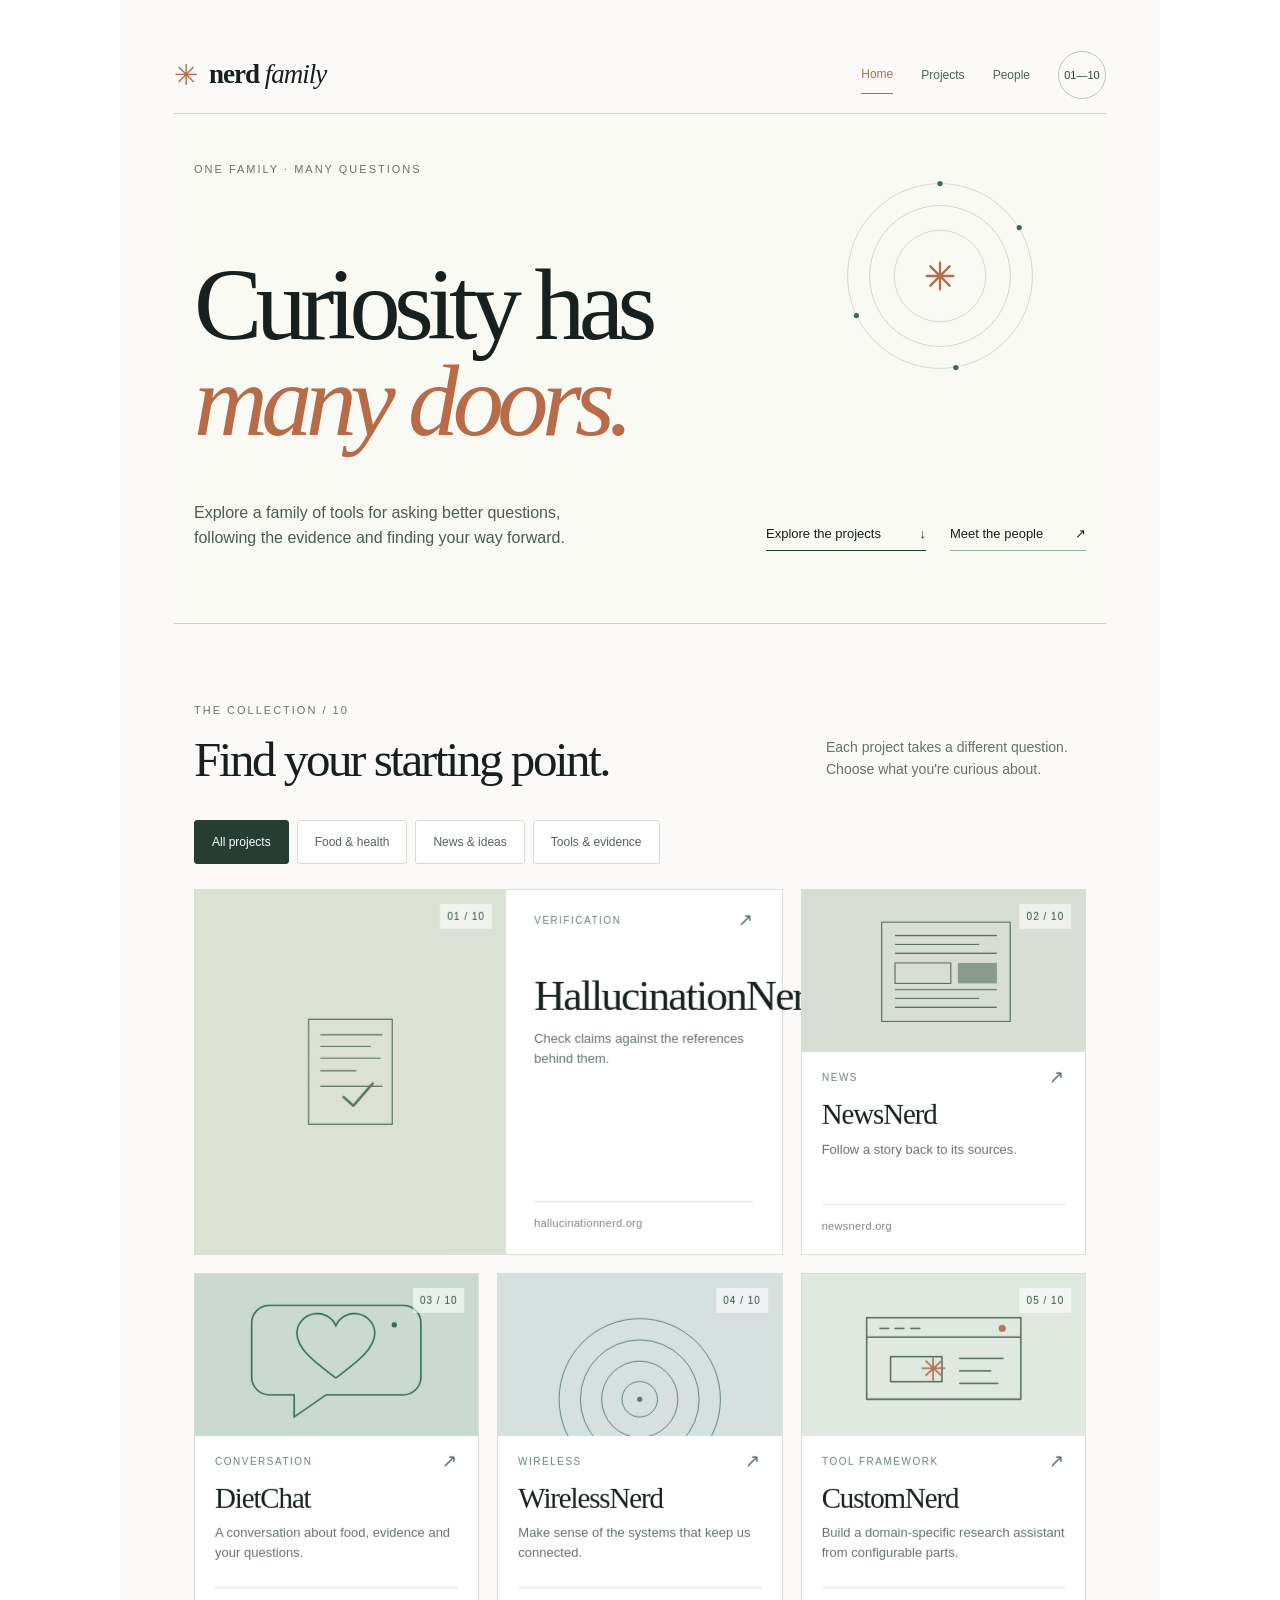
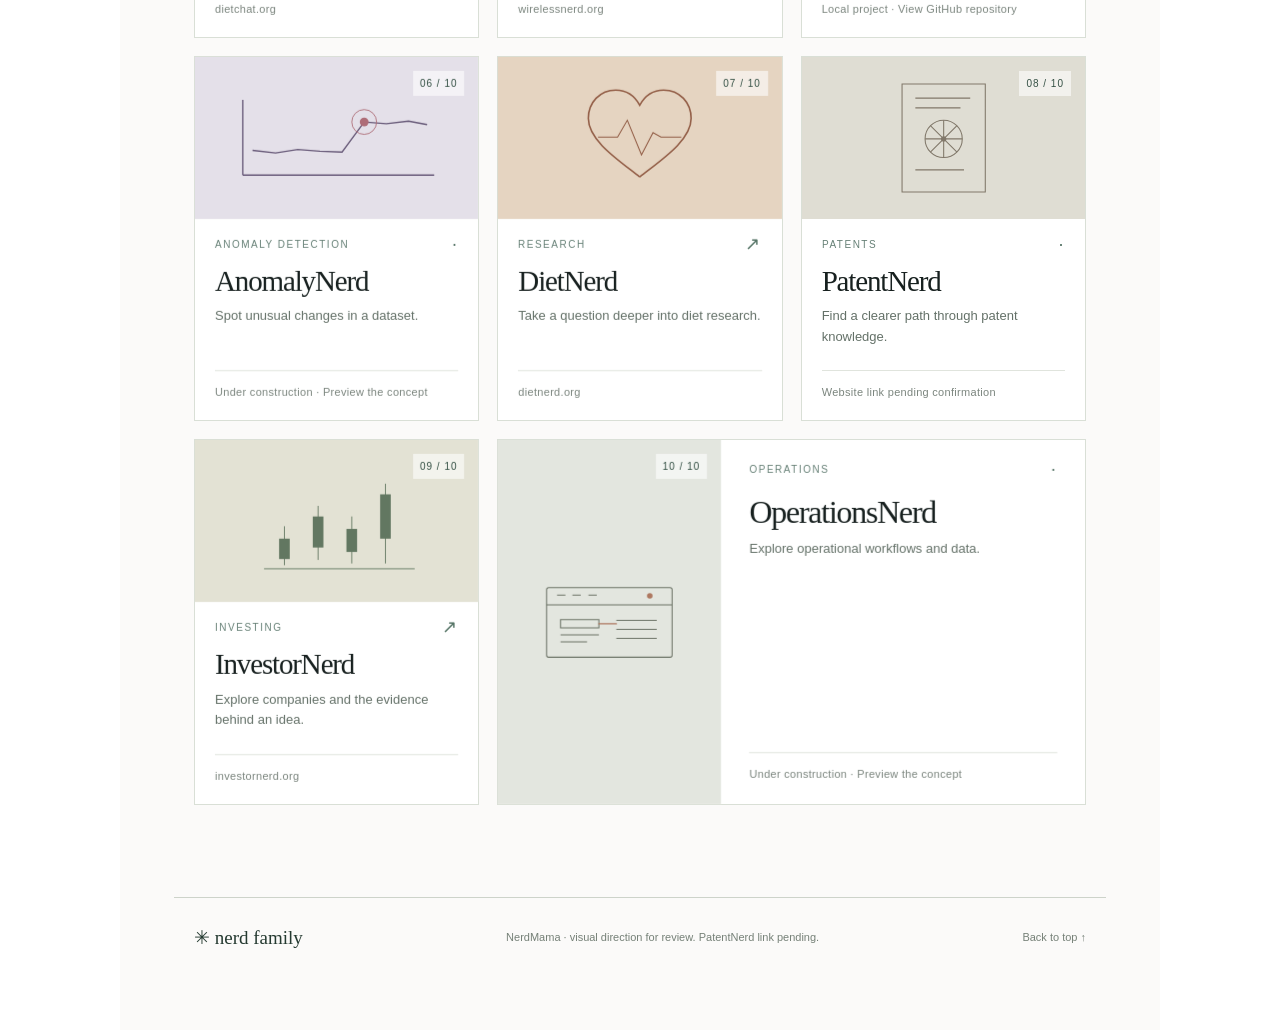
==== commit 5167c121: "Expand HomeNerd project gallery" ====
--- a/index.html
+++ b/index.html
@@ -1 +1,3 @@
-<!doctype html><html lang="en"><head><meta charset="utf-8"><meta name="viewport" content="width=device-width,initial-scale=1"><meta name="color-scheme" content="light"><title>Nerd family - Home</title><link rel="stylesheet" href="styles.css"></head><body><div class="file-card"><div class="site-shell"><header class="masthead"><a href="index.html" class="brand" aria-label="Nerd family home"><span class="brand-symbol">✳</span><span>nerd<span class="brand-small"> family</span></span></a><nav class="mast-right" aria-label="Main navigation"><a href="index.html" aria-current="page">Home</a><a href="index.html#projects">Projects</a><a href="people.html">People</a><span class="edition">01—08</span></nav></header><main><section class="hero" id="home"><div class="hero-top"><span class="eyebrow">ONE FAMILY · MANY QUESTIONS</span><svg class="orbit-svg" viewBox="0 0 250 250" role="img" aria-label="Orbiting ideas illustration"><g fill="none" stroke="#d0d8ce" stroke-width="1.1"><circle cx="125" cy="125" r="105"></circle><circle cx="125" cy="125" r="80"></circle><circle cx="125" cy="125" r="52"></circle></g><g class="orbit-rotator" fill="#42675a"><circle cx="125" cy="20" r="3"></circle><circle cx="215" cy="70" r="3"></circle><circle cx="143" cy="229" r="3"></circle><circle cx="30" cy="170" r="3"></circle></g><g stroke="#b76b49" stroke-width="2.7" stroke-linecap="round"><path d="M110 125h30M125 110v30M114 114l22 22M136 114l-22 22"></path></g></svg></div><h1>Curiosity has<br/><em>many doors.</em></h1><div class="hero-bottom"><p>Explore a family of tools for asking better questions, following the evidence and finding your way forward.</p><div class="hero-links"><a href="#projects" class="explore">Explore the projects <span>↓</span></a><a href="people.html" class="meet-link">Meet the people <span>↗</span></a></div></div></section><section class="catalog" id="projects"><div class="section-top"><div><span class="eyebrow">THE COLLECTION / 08</span><h2>Find your starting point.</h2></div><p>Each project takes a different question. Choose what you&#x27;re curious about.</p></div><div class="filters" role="group" aria-label="Filter projects"><button type="button" class="active" aria-pressed="true">All projects</button><button type="button" class="" aria-pressed="false">Food &amp; health</button><button type="button" class="" aria-pressed="false">News &amp; ideas</button><button type="button" class="" aria-pressed="false">Tools &amp; evidence</button></div><div class="project-grid"><article class="project featured" data-project-url="https://dietchat.org/" tabindex="0" aria-label="DietChat: open project website in a new tab"><div class="flip-inner"><div class="flip-front"><div class="art-frame"><div class="art art-waves" aria-hidden="true"><svg class="wave-svg" viewBox="0 0 320 170"><g fill="none" stroke="#366c5d" stroke-width="1.8"><path class="chat-outline" d="M84 29h151a20 20 0 0 1 20 20v61a20 20 0 0 1-20 20h-87l-36 25v-25H84a20 20 0 0 1-20-20V49a20 20 0 0 1 20-20z"></path><path class="chat-heart" d="M159 111c-18-14-44-31-44-51a23 23 0 0 1 44-8 23 23 0 0 1 44 8c0 20-26 37-44 51z"></path></g><circle class="chat-dot" cx="225" cy="51" r="3" fill="#366c5d"></circle></svg></div><span class="index">01 / 08</span></div><div class="project-copy"><div class="project-meta"><span>CONVERSATION</span><span class="arrow" aria-hidden="true">↗</span></div><h3>DietChat</h3><p>A conversation about food, evidence and your questions.</p><div class="domain">dietchat.org</div></div></div><div class="flip-back"><div class="flip-back-top"><span class="eyebrow">DIETCHAT / THE PROJECT</span><span class="flip-index">01 / 08</span></div><div class="flip-back-body"><h3>A conversation about food questions</h3><p>Ask about meals, ingredients, habits and the evidence behind an answer. Follow up as your question changes.</p><div class="flip-question"><span>TRY ASKING</span><q>What should I look for in this food claim?</q></div></div><button type="button" class="flip-close" aria-label="Show front of DietChat card">Back to card ↶</button></div></div></article><article class="project " data-project-url="https://dietnerd.org/" tabindex="0" aria-label="DietNerd: open project website in a new tab"><div class="flip-inner"><div class="flip-front"><div class="art-frame"><div class="art art-rings" aria-hidden="true"><svg class="field-svg" viewBox="0 0 320 170"><path class="diet-heart" d="M160 129C136 110 102 88 102 63c0-18 13-32 31-32 12 0 21 6 27 17 6-11 15-17 27-17 18 0 31 14 31 32 0 25-34 47-58 66z" fill="none" stroke="#935e47" stroke-width="1.8"></path><path d="M113 84h22l11-19 16 39 13-25 9 5h23" stroke="#935e47" stroke-width="1.2" fill="none"></path></svg></div><span class="index">02 / 08</span></div><div class="project-copy"><div class="project-meta"><span>RESEARCH</span><span class="arrow" aria-hidden="true">↗</span></div><h3>DietNerd</h3><p>Take a question deeper into diet research.</p><div class="domain">dietnerd.org</div></div></div><div class="flip-back"><div class="flip-back-top"><span class="eyebrow">DIETNERD / THE PROJECT</span><span class="flip-index">02 / 08</span></div><div class="flip-back-body"><h3>Go deeper into diet research</h3><p>Explore a nutrition question through research, compare findings and see what remains uncertain.</p><div class="flip-question"><span>TRY ASKING</span><q>What does the research say about this diet?</q></div></div><button type="button" class="flip-close" aria-label="Show front of DietNerd card">Back to card ↶</button></div></div></article><article class="project " data-project-url="http://newsnerd-prod.s3-website-us-east-1.amazonaws.com/" tabindex="0" aria-label="NewsNerd: open project website in a new tab"><div class="flip-inner"><div class="flip-front"><div class="art-frame"><div class="art art-lines" aria-hidden="true"><svg class="field-svg" viewBox="0 0 320 170"><g fill="none" stroke="#496457" stroke-width="1.2"><path d="M90 30h145v112H90zM105 45h115M105 55h95M105 65h115M105 106h115M105 116h95M105 126h115"></path><path d="M105 76h63v23h-63z"></path></g><rect class="news-sweep" x="176" y="76" width="44" height="23" fill="#496457" opacity=".56"></rect></svg></div><span class="index">03 / 08</span></div><div class="project-copy"><div class="project-meta"><span>NEWS</span><span class="arrow" aria-hidden="true">↗</span></div><h3>NewsNerd</h3><p>Follow a story back to its sources.</p><div class="domain">newsnerd.org</div></div></div><div class="flip-back"><div class="flip-back-top"><span class="eyebrow">NEWSNERD / THE PROJECT</span><span class="flip-index">03 / 08</span></div><div class="flip-back-body"><h3>Trace a story to its sources</h3><p>Look beyond a headline. Examine where a claim came from and which sources support it.</p><div class="flip-question"><span>TRY ASKING</span><q>What are the original sources for this story?</q></div></div><button type="button" class="flip-close" aria-label="Show front of NewsNerd card">Back to card ↶</button></div></div></article><article class="project " data-project-url="https://hallucinationnerd.org/" tabindex="0" aria-label="HallucinationNerd: open project website in a new tab"><div class="flip-inner"><div class="flip-front"><div class="art-frame"><div class="art art-verify" aria-hidden="true"><svg class="field-svg" viewBox="0 0 320 170"><g fill="none" stroke="#557160" stroke-width="1.2"><path d="M117 31h86v108h-86zM129 47h64M129 59h52M129 71h62M129 84h37M129 100h64"></path></g><path class="verify-check" d="M153 111l10 9 20-23" fill="none" stroke="#557160" stroke-width="2.5" stroke-linecap="round" stroke-linejoin="round"></path></svg></div><span class="index">04 / 08</span></div><div class="project-copy"><div class="project-meta"><span>VERIFICATION</span><span class="arrow" aria-hidden="true">↗</span></div><h3>HallucinationNerd</h3><p>Check claims against the references behind them.</p><div class="domain">hallucinationnerd.org</div></div></div><div class="flip-back"><div class="flip-back-top"><span class="eyebrow">HALLUCINATIONNERD / THE PROJECT</span><span class="flip-index">04 / 08</span></div><div class="flip-back-body"><h3>Check an answer against references</h3><p>Review a claim and its citations side by side, then look for gaps between the wording and the evidence.</p><div class="flip-question"><span>TRY ASKING</span><q>Do these sources support this statement?</q></div></div><button type="button" class="flip-close" aria-label="Show front of HallucinationNerd card">Back to card ↶</button></div></div></article><article class="project " data-project-url="https://www.investornerd.org/" tabindex="0" aria-label="InvestorNerd: open project website in a new tab"><div class="flip-inner"><div class="flip-front"><div class="art-frame"><div class="art art-bars" aria-hidden="true"><svg class="field-svg" viewBox="0 0 320 170"><g stroke="#627761" fill="none" stroke-width="1"><path d="M78 139h170"></path><path d="M101 91v44M139 68v61M177 80v53M215 43v90"></path></g><g fill="#627761"><rect class="candle" x="95" y="105" width="12" height="23"></rect><rect class="candle" x="133" y="80" width="12" height="35"></rect><rect class="candle" x="171" y="94" width="12" height="26"></rect><rect class="candle" x="209" y="55" width="12" height="50"></rect></g></svg></div><span class="index">05 / 08</span></div><div class="project-copy"><div class="project-meta"><span>INVESTING</span><span class="arrow" aria-hidden="true">↗</span></div><h3>InvestorNerd</h3><p>Explore companies and the evidence behind an idea.</p><div class="domain">investornerd.org</div></div></div><div class="flip-back"><div class="flip-back-top"><span class="eyebrow">INVESTORNERD / THE PROJECT</span><span class="flip-index">05 / 08</span></div><div class="flip-back-body"><h3>Explore the evidence behind an idea</h3><p>Investigate a company or investing question through the available sources. Compare the case with its uncertainties.</p><div class="flip-question"><span>TRY ASKING</span><q>What supports this company thesis?</q></div></div><button type="button" class="flip-close" aria-label="Show front of InvestorNerd card">Back to card ↶</button></div></div></article><article class="project " data-link-pending="true" tabindex="0" aria-label="PatentNerd: website link not yet confirmed"><div class="flip-inner"><div class="flip-front"><div class="art-frame"><div class="art art-patent" aria-hidden="true"><svg class="field-svg" viewBox="0 0 320 170"><g fill="none" stroke="#81786a" stroke-width="1.2"><path d="M113 24h94v122h-94zM128 40h62M128 51h51M128 121h55"></path><circle cx="160" cy="86" r="21"></circle><path d="M160 65v42M139 86h42M145 71l30 30M175 71l-30 30"></path></g><circle class="blueprint-dot" cx="160" cy="86" r="3" fill="#81786a"></circle></svg></div><span class="index">06 / 08</span></div><div class="project-copy"><div class="project-meta"><span>PATENTS</span><span class="arrow" aria-hidden="true">·</span></div><h3>PatentNerd</h3><p>Find a clearer path through patent knowledge.</p><div class="domain">Website link pending confirmation</div></div></div><div class="flip-back"><div class="flip-back-top"><span class="eyebrow">PATENTNERD / THE PROJECT</span><span class="flip-index">06 / 08</span></div><div class="flip-back-body"><h3>Explore patent knowledge</h3><p>Start with an invention or technical question, then look through patent information for related ideas.</p><div class="flip-question"><span>TRY ASKING</span><q>What patents relate to this idea?</q></div></div><button type="button" class="flip-close" aria-label="Show front of PatentNerd card">Back to card ↶</button></div></div></article><article class="project " data-project-url="https://wirelessnerd.org/" tabindex="0" aria-label="WirelessNerd: open project website in a new tab"><div class="flip-inner"><div class="flip-front"><div class="art-frame"><div class="art art-signal" aria-hidden="true"><svg class="signal-svg" viewBox="0 0 320 170"><g fill="none" stroke="#55777a" stroke-width="1"><circle class="signal-ring" style="animation-delay:0ms" cx="160" cy="135" r="20"></circle><circle class="signal-ring" style="animation-delay:300ms" cx="160" cy="135" r="43"></circle><circle class="signal-ring" style="animation-delay:600ms" cx="160" cy="135" r="67"></circle><circle class="signal-ring" style="animation-delay:900ms" cx="160" cy="135" r="91"></circle></g><circle cx="160" cy="135" r="3" fill="#55777a"></circle></svg></div><span class="index">07 / 08</span></div><div class="project-copy"><div class="project-meta"><span>WIRELESS</span><span class="arrow" aria-hidden="true">↗</span></div><h3>WirelessNerd</h3><p>Make sense of the systems that keep us connected.</p><div class="domain">wirelessnerd.org</div></div></div><div class="flip-back"><div class="flip-back-top"><span class="eyebrow">WIRELESSNERD / THE PROJECT</span><span class="flip-index">07 / 08</span></div><div class="flip-back-body"><h3>Understand wireless systems</h3><p>Explore how wireless systems work, from signals and networks to the technology that keeps devices connected.</p><div class="flip-question"><span>TRY ASKING</span><q>How does this wireless system work?</q></div></div><button type="button" class="flip-close" aria-label="Show front of WirelessNerd card">Back to card ↶</button></div></div></article><article class="project link-pending" data-link-pending="true" aria-label="AnomalyNerd: under construction, no website yet"><div class="flip-inner"><div class="flip-front"><div class="art-frame"><div class="art art-anomaly" aria-hidden="true"><svg class="field-svg" viewBox="0 0 320 170"><g fill="none" stroke="#685a79" stroke-width="1.5"><path d="M54 127H270M54 42v85"/><path class="anomaly-line" d="M65 99L91 102 116 98 141 100 166 101 191 67 216 69 241 66 262 70"/></g><circle cx="191" cy="67" r="5" fill="#ae6d78"/><circle class="anomaly-ping" cx="191" cy="67" r="14" fill="none" stroke="#ae6d78" stroke-width="1"/></svg></div><span class="index">08 / 08</span></div><div class="project-copy"><div class="project-meta"><span>ANOMALY DETECTION</span><span class="arrow" aria-hidden="true">·</span></div><h3>AnomalyNerd</h3><p>Spot unusual changes in a dataset.</p><div class="domain">Under construction · Website coming soon</div></div></div><div class="flip-back"><div class="flip-back-top"><span class="eyebrow">ANOMALYNERD / IN DEVELOPMENT</span><span class="flip-index">08 / 08</span></div><div class="flip-back-body"><h3>Find what changed.</h3><p>A new project being built to inspect datasets and flag patterns that deserve a closer look.</p><div class="flip-question"><span>STATUS</span><q>Under construction</q></div></div></div></div></article></div></section></main><footer><span class="footer-mark">✳ nerd family</span><span>NerdMama · visual direction for review. PatentNerd link pending.</span><a href="#top">Back to top ↑</a></footer></div></div><script src="script.js" defer></script></body></html>+<!DOCTYPE html>
+
+<html lang="en"><head><meta charset="utf-8"/><meta content="width=device-width,initial-scale=1" name="viewport"/><meta content="light" name="color-scheme"/><title>Nerd family - Home</title><link href="favicon.svg" rel="icon" type="image/svg+xml"/><link href="styles.css" rel="stylesheet"/></head><body><div class="file-card"><div class="site-shell"><header class="masthead"><a aria-label="Nerd family home" class="brand" href="index.html"><span class="brand-symbol">✳</span><span>nerd<span class="brand-small"> family</span></span></a><nav aria-label="Main navigation" class="mast-right"><a aria-current="page" href="index.html">Home</a><a href="index.html#projects">Projects</a><a href="people.html">People</a><span class="edition">01—10</span></nav></header><main><section class="hero" id="home"><div class="hero-top"><span class="eyebrow">ONE FAMILY · MANY QUESTIONS</span><svg aria-label="Orbiting ideas illustration" class="orbit-svg" role="img" viewbox="0 0 250 250"><g fill="none" stroke="#d0d8ce" stroke-width="1.1"><circle cx="125" cy="125" r="105"></circle><circle cx="125" cy="125" r="80"></circle><circle cx="125" cy="125" r="52"></circle></g><g class="orbit-rotator" fill="#42675a"><circle cx="125" cy="20" r="3"></circle><circle cx="215" cy="70" r="3"></circle><circle cx="143" cy="229" r="3"></circle><circle cx="30" cy="170" r="3"></circle></g><g stroke="#b76b49" stroke-linecap="round" stroke-width="2.7"><path d="M110 125h30M125 110v30M114 114l22 22M136 114l-22 22"></path></g></svg></div><h1>Curiosity has<br/><em>many doors.</em></h1><div class="hero-bottom"><p>Explore a family of tools for asking better questions, following the evidence and finding your way forward.</p><div class="hero-links"><a class="explore" href="#projects">Explore the projects <span>↓</span></a><a class="meet-link" href="people.html">Meet the people <span>↗</span></a></div></div></section><section class="catalog" id="projects"><div class="section-top"><div><span class="eyebrow">THE COLLECTION / 10</span><h2>Find your starting point.</h2></div><p>Each project takes a different question. Choose what you're curious about.</p></div><div aria-label="Filter projects" class="filters" role="group"><button aria-pressed="true" class="active" type="button">All projects</button><button aria-pressed="false" class="" type="button">Food &amp; health</button><button aria-pressed="false" class="" type="button">News &amp; ideas</button><button aria-pressed="false" class="" type="button">Tools &amp; evidence</button></div><div class="project-grid"><article aria-label="DietChat: open project website in a new tab" class="project featured" data-project-url="https://dietchat.org/" tabindex="0"><div class="flip-inner"><div class="flip-front"><div class="art-frame"><div aria-hidden="true" class="art art-waves"><svg class="wave-svg" viewbox="0 0 320 170"><g fill="none" stroke="#366c5d" stroke-width="1.8"><path class="chat-outline" d="M84 29h151a20 20 0 0 1 20 20v61a20 20 0 0 1-20 20h-87l-36 25v-25H84a20 20 0 0 1-20-20V49a20 20 0 0 1 20-20z"></path><path class="chat-heart" d="M159 111c-18-14-44-31-44-51a23 23 0 0 1 44-8 23 23 0 0 1 44 8c0 20-26 37-44 51z"></path></g><circle class="chat-dot" cx="225" cy="51" fill="#366c5d" r="3"></circle></svg></div><span class="index">01 / 10</span></div><div class="project-copy"><div class="project-meta"><span>CONVERSATION</span><span aria-hidden="true" class="arrow">↗</span></div><h3>DietChat</h3><p>A conversation about food, evidence and your questions.</p><div class="domain">dietchat.org</div></div></div><div class="flip-back"><div class="flip-back-top"><span class="eyebrow">DIETCHAT / THE PROJECT</span><span class="flip-index">01 / 10</span></div><div class="flip-back-body"><figure class="project-site-shot shot-dietchat-about"><img alt="Captured DietChat About page" src="assets/dietchat-about-strip.jpg"/><figcaption>DietChat About page · Sep 27 capture</figcaption></figure><h3>A conversation about food questions</h3><p>Ask about meals, ingredients, habits and the evidence behind an answer. Follow up as your question changes.</p><div class="flip-question"><span>TRY ASKING</span><q>What should I look for in this food claim?</q></div></div><button aria-label="Show front of DietChat card" class="flip-close" type="button">Back to card ↶</button></div></div></article><article aria-label="DietNerd: open project website in a new tab" class="project" data-project-url="https://dietnerd.org/" tabindex="0"><div class="flip-inner"><div class="flip-front"><div class="art-frame"><div aria-hidden="true" class="art art-rings"><svg class="field-svg" viewbox="0 0 320 170"><path class="diet-heart" d="M160 129C136 110 102 88 102 63c0-18 13-32 31-32 12 0 21 6 27 17 6-11 15-17 27-17 18 0 31 14 31 32 0 25-34 47-58 66z" fill="none" stroke="#935e47" stroke-width="1.8"></path><path d="M113 84h22l11-19 16 39 13-25 9 5h23" fill="none" stroke="#935e47" stroke-width="1.2"></path></svg></div><span class="index">02 / 10</span></div><div class="project-copy"><div class="project-meta"><span>RESEARCH</span><span aria-hidden="true" class="arrow">↗</span></div><h3>DietNerd</h3><p>Take a question deeper into diet research.</p><div class="domain">dietnerd.org</div></div></div><div class="flip-back"><div class="flip-back-top"><span class="eyebrow">DIETNERD / THE PROJECT</span><span class="flip-index">02 / 10</span></div><div class="flip-back-body"><figure class="project-site-shot shot-dietnerd"><img alt="Captured DietNerd question page" src="assets/dietnerd-strip.jpg"/><figcaption>DietNerd question page · Sep 27 capture</figcaption></figure><h3>Go deeper into diet research</h3><p>Explore a nutrition question through research, compare findings and see what remains uncertain.</p><div class="flip-question"><span>TRY ASKING</span><q>What does the research say about this diet?</q></div></div><button aria-label="Show front of DietNerd card" class="flip-close" type="button">Back to card ↶</button></div></div></article><article aria-label="NewsNerd: open project website in a new tab" class="project" data-project-url="http://newsnerd-prod.s3-website-us-east-1.amazonaws.com/" tabindex="0"><div class="flip-inner"><div class="flip-front"><div class="art-frame"><div aria-hidden="true" class="art art-lines"><svg class="field-svg" viewbox="0 0 320 170"><g fill="none" stroke="#496457" stroke-width="1.2"><path d="M90 30h145v112H90zM105 45h115M105 55h95M105 65h115M105 106h115M105 116h95M105 126h115"></path><path d="M105 76h63v23h-63z"></path></g><rect class="news-sweep" fill="#496457" height="23" opacity=".56" width="44" x="176" y="76"></rect></svg></div><span class="index">03 / 10</span></div><div class="project-copy"><div class="project-meta"><span>NEWS</span><span aria-hidden="true" class="arrow">↗</span></div><h3>NewsNerd</h3><p>Follow a story back to its sources.</p><div class="domain">newsnerd.org</div></div></div><div class="flip-back"><div class="flip-back-top"><span class="eyebrow">NEWSNERD / THE PROJECT</span><span class="flip-index">03 / 10</span></div><div class="flip-back-body"><div aria-label="NewsNerd screenshot held: live site shows a configuration warning" class="site-shot-held" role="img"><strong>NewsNerd</strong><span>Live capture held · configuration warning</span></div><h3>Trace a story to its sources</h3><p>Look beyond a headline. Examine where a claim came from and which sources support it.</p><div class="flip-question"><span>TRY ASKING</span><q>What are the original sources for this story?</q></div></div><button aria-label="Show front of NewsNerd card" class="flip-close" type="button">Back to card ↶</button></div></div></article><article aria-label="HallucinationNerd: open project website in a new tab" class="project" data-project-url="https://hallucinationnerd.org/" tabindex="0"><div class="flip-inner"><div class="flip-front"><div class="art-frame"><div aria-hidden="true" class="art art-verify"><svg class="field-svg" viewbox="0 0 320 170"><g fill="none" stroke="#557160" stroke-width="1.2"><path d="M117 31h86v108h-86zM129 47h64M129 59h52M129 71h62M129 84h37M129 100h64"></path></g><path class="verify-check" d="M153 111l10 9 20-23" fill="none" stroke="#557160" stroke-linecap="round" stroke-linejoin="round" stroke-width="2.5"></path></svg></div><span class="index">04 / 10</span></div><div class="project-copy"><div class="project-meta"><span>VERIFICATION</span><span aria-hidden="true" class="arrow">↗</span></div><h3>HallucinationNerd</h3><p>Check claims against the references behind them.</p><div class="domain">hallucinationnerd.org</div></div></div><div class="flip-back"><div class="flip-back-top"><span class="eyebrow">HALLUCINATIONNERD / THE PROJECT</span><span class="flip-index">04 / 10</span></div><div class="flip-back-body"><figure class="project-site-shot shot-hallucinationnerd"><img alt="Captured HallucinationNerd verification page" src="assets/hallucinationnerd-strip.jpg"/><figcaption>HallucinationNerd verification page · Sep 27 capture</figcaption></figure><h3>Check an answer against references</h3><p>Review a claim and its citations side by side, then look for gaps between the wording and the evidence.</p><div class="flip-question"><span>TRY ASKING</span><q>Do these sources support this statement?</q></div></div><button aria-label="Show front of HallucinationNerd card" class="flip-close" type="button">Back to card ↶</button></div></div></article><article aria-label="InvestorNerd: open project website in a new tab" class="project" data-project-url="https://www.investornerd.org/" tabindex="0"><div class="flip-inner"><div class="flip-front"><div class="art-frame"><div aria-hidden="true" class="art art-bars"><svg class="field-svg" viewbox="0 0 320 170"><g fill="none" stroke="#627761" stroke-width="1"><path d="M78 139h170"></path><path d="M101 91v44M139 68v61M177 80v53M215 43v90"></path></g><g fill="#627761"><rect class="candle" height="23" width="12" x="95" y="105"></rect><rect class="candle" height="35" width="12" x="133" y="80"></rect><rect class="candle" height="26" width="12" x="171" y="94"></rect><rect class="candle" height="50" width="12" x="209" y="55"></rect></g></svg></div><span class="index">05 / 10</span></div><div class="project-copy"><div class="project-meta"><span>INVESTING</span><span aria-hidden="true" class="arrow">↗</span></div><h3>InvestorNerd</h3><p>Explore companies and the evidence behind an idea.</p><div class="domain">investornerd.org</div></div></div><div class="flip-back"><div class="flip-back-top"><span class="eyebrow">INVESTORNERD / THE PROJECT</span><span class="flip-index">05 / 10</span></div><div class="flip-back-body"><figure class="project-site-shot shot-investornerd"><img alt="Captured InvestorNerd landing page" src="assets/investornerd-strip.jpg"/><figcaption>InvestorNerd landing page · Sep 27 capture</figcaption></figure><h3>Explore the evidence behind an idea</h3><p>Investigate a company or investing question through the available sources. Compare the case with its uncertainties.</p><div class="flip-question"><span>TRY ASKING</span><q>What supports this company thesis?</q></div></div><button aria-label="Show front of InvestorNerd card" class="flip-close" type="button">Back to card ↶</button></div></div></article><article aria-label="PatentNerd: website link not yet confirmed" class="project" data-link-pending="true" tabindex="0"><div class="flip-inner"><div class="flip-front"><div class="art-frame"><div aria-hidden="true" class="art art-patent"><svg class="field-svg" viewbox="0 0 320 170"><g fill="none" stroke="#81786a" stroke-width="1.2"><path d="M113 24h94v122h-94zM128 40h62M128 51h51M128 121h55"></path><circle cx="160" cy="86" r="21"></circle><path d="M160 65v42M139 86h42M145 71l30 30M175 71l-30 30"></path></g><circle class="blueprint-dot" cx="160" cy="86" fill="#81786a" r="3"></circle></svg></div><span class="index">06 / 10</span></div><div class="project-copy"><div class="project-meta"><span>PATENTS</span><span aria-hidden="true" class="arrow">·</span></div><h3>PatentNerd</h3><p>Find a clearer path through patent knowledge.</p><div class="domain">Website link pending confirmation</div></div></div><div class="flip-back"><div class="flip-back-top"><span class="eyebrow">PATENTNERD / THE PROJECT</span><span class="flip-index">06 / 10</span></div><div class="flip-back-body"><h3>Explore patent knowledge</h3><p>Start with an invention or technical question, then look through patent information for related ideas.</p><div class="flip-question"><span>TRY ASKING</span><q>What patents relate to this idea?</q></div></div><button aria-label="Show front of PatentNerd card" class="flip-close" type="button">Back to card ↶</button></div></div></article><article aria-label="WirelessNerd: open project website in a new tab" class="project" data-project-url="https://wirelessnerd.org/" tabindex="0"><div class="flip-inner"><div class="flip-front"><div class="art-frame"><div aria-hidden="true" class="art art-signal"><svg class="signal-svg" viewbox="0 0 320 170"><g fill="none" stroke="#55777a" stroke-width="1"><circle class="signal-ring" cx="160" cy="135" r="20" style="animation-delay:0ms"></circle><circle class="signal-ring" cx="160" cy="135" r="43" style="animation-delay:300ms"></circle><circle class="signal-ring" cx="160" cy="135" r="67" style="animation-delay:600ms"></circle><circle class="signal-ring" cx="160" cy="135" r="91" style="animation-delay:900ms"></circle></g><circle cx="160" cy="135" fill="#55777a" r="3"></circle></svg></div><span class="index">07 / 10</span></div><div class="project-copy"><div class="project-meta"><span>WIRELESS</span><span aria-hidden="true" class="arrow">↗</span></div><h3>WirelessNerd</h3><p>Make sense of the systems that keep us connected.</p><div class="domain">wirelessnerd.org</div></div></div><div class="flip-back"><div class="flip-back-top"><span class="eyebrow">WIRELESSNERD / THE PROJECT</span><span class="flip-index">07 / 10</span></div><div class="flip-back-body"><figure class="project-site-shot shot-wirelessnerd"><img alt="Captured WirelessNerd question page" src="assets/wirelessnerd-strip.jpg"/><figcaption>WirelessNerd question page · Sep 27 capture</figcaption></figure><h3>Understand wireless systems</h3><p>Explore how wireless systems work, from signals and networks to the technology that keeps devices connected.</p><div class="flip-question"><span>TRY ASKING</span><q>How does this wireless system work?</q></div></div><button aria-label="Show front of WirelessNerd card" class="flip-close" type="button">Back to card ↶</button></div></div></article><article aria-label="AnomalyNerd: flip to view violet UI preview; no destination link" aria-pressed="false" class="project preview-flip" data-link-pending="true" role="button" tabindex="0"><div class="flip-inner"><div class="flip-front"><div class="art-frame"><div aria-hidden="true" class="art art-anomaly"><svg class="field-svg" viewbox="0 0 320 170"><g fill="none" stroke="#685a79" stroke-width="1.5"><path d="M54 127H270M54 42v85"></path><path class="anomaly-line" d="M65 99L91 102 116 98 141 100 166 101 191 67 216 69 241 66 262 70"></path></g><circle cx="191" cy="67" fill="#ae6d78" r="5"></circle><circle class="anomaly-ping" cx="191" cy="67" fill="none" r="14" stroke="#ae6d78" stroke-width="1"></circle></svg></div><span class="index">08 / 10</span></div><div class="project-copy"><div class="project-meta"><span>ANOMALY DETECTION</span><span aria-hidden="true" class="arrow">·</span></div><h3>AnomalyNerd</h3><p>Spot unusual changes in a dataset.</p><div class="domain">Under construction · Preview the concept</div></div></div><div class="flip-back"><div class="flip-back-top"><span class="eyebrow">ANOMALYNERD / IN DEVELOPMENT</span><span class="flip-index">08 / 10</span></div><div class="flip-back-body"><figure class="project-site-shot shot-anomalynerd"><img alt="Violet AnomalyNerd local workspace UI preview, September 27" src="assets/anomalynerd-violet-strip.jpg"/><figcaption>Violet UI preview · local mock</figcaption></figure><h3>Find what changed.</h3><p>A new project being built to inspect datasets and flag patterns that deserve a closer look.</p><div class="flip-question"><span>STATUS</span><q>Under construction</q></div></div><button aria-label="Show front of AnomalyNerd card" class="flip-close" type="button">Back to card ↶</button></div></div></article><article aria-label="OperationsNerd: flip to view prototype queue preview; no destination link" aria-pressed="false" class="project preview-flip" data-link-pending="true" role="button" tabindex="0"><div class="flip-inner"><div class="flip-front"><div class="art-frame"><div aria-hidden="true" class="art art-operations"><svg class="field-svg" viewbox="0 0 320 170"><g fill="none" stroke="#6d7467" stroke-width="1.5"><rect height="100" rx="3" width="180" x="70" y="36"></rect><path d="M70 61h180M85 47h12M107 47h12M130 47h12M90 82h55v12H90zM90 104h55M90 114h38M170 83h58M170 96h58M170 109h58"></path></g><circle cx="218" cy="48" fill="#ae7860" r="4"></circle><path class="operations-flow" d="M145 88h25" fill="none" stroke="#ae7860" stroke-linecap="round" stroke-width="2"></path></svg></div><span class="index">09 / 10</span></div><div class="project-copy"><div class="project-meta"><span>OPERATIONS</span><span aria-hidden="true" class="arrow">·</span></div><h3>OperationsNerd</h3><p>Explore operational workflows and data.</p><div class="domain">Under construction · Preview the concept</div></div></div><div class="flip-back"><div class="flip-back-top"><span class="eyebrow">OPERATIONSNERD / IN DEVELOPMENT</span><span class="flip-index">09 / 10</span></div><div class="flip-back-body"><figure class="project-site-shot shot-operationsnerd"><img alt="OperationsNerd light-theme approval queue prototype preview" src="assets/operationsnerd-queue-strip.jpg"/><figcaption>Approval queue · prototype demo</figcaption></figure><h3>Operations, made clearer.</h3><p>An in-progress project. More detail will follow when the site is ready.</p><div class="flip-question"><span>STATUS</span><q>Under construction</q></div></div><button aria-label="Show front of OperationsNerd card" class="flip-close" type="button">Back to card ↶</button></div></div></article><article aria-label="CustomNerd: open verified GitHub repository in a new tab" class="project" data-project-url="https://github.com/Harsh23Kashyap/Custom-Nerd" tabindex="0"><div class="flip-inner"><div class="flip-front"><div class="art-frame"><div aria-hidden="true" class="art art-custom"><svg class="field-svg" viewbox="0 0 320 170"><g fill="none" stroke="#526b62" stroke-linecap="round" stroke-linejoin="round" stroke-width="1.7"><path d="M73 43h174v92H73zM73 65h174M88 55h10M105 55h10M123 55h10M100 87h58v28h-58zM178 89h49M178 103h35M178 117h43"></path></g><path class="custom-spark" d="M148 88v25M136 100h25M140 92l17 16M157 92l-17 16" stroke="#b47755" stroke-linecap="round" stroke-width="2"></path><circle cx="226" cy="55" fill="#b47755" r="4"></circle></svg></div><span class="index">10 / 10</span></div><div class="project-copy"><div class="project-meta"><span>TOOL FRAMEWORK</span><span aria-hidden="true" class="arrow">↗</span></div><h3>CustomNerd</h3><p>Build a domain-specific research assistant from configurable parts.</p><div class="domain">Local project · View GitHub repository</div></div></div><div class="flip-back"><div class="flip-back-top"><span class="eyebrow">CUSTOMNERD / THE PROJECT</span><span class="flip-index">10 / 10</span></div><div class="flip-back-body"><figure class="project-site-shot shot-customnerd"><img alt="Homepage UI preview from the CustomNerd GitHub README" src="assets/customnerd-homepage-strip.jpg"/><figcaption>CustomNerd homepage · README image</figcaption></figure><h3>Adapt the engine to your subject</h3><p>A locally run, configurable research assistant framework. Explore the source, setup and domain examples in its GitHub repository.</p><div class="flip-question"><span>EXPLORE</span><q>How would this work for my topic?</q></div></div><button aria-label="Show front of CustomNerd card" class="flip-close" type="button">Back to card ↶</button></div></div></article></div></section></main><footer><span class="footer-mark">✳ nerd family</span><span>NerdMama · visual direction for review. PatentNerd link pending.</span><a href="#top">Back to top ↑</a></footer></div></div><script defer="" src="script.js"></script></body></html>
--- a/styles.css
+++ b/styles.css
@@ -1505,3 +1505,145 @@
  .project-grid:has(.featured) > .project:last-child p { min-height:42px!important; }
  .project-grid:has(.featured) > .project:last-child .domain { margin-top:22px!important; }
 }
+/* Ninth card keeps the regular three-column grid; override old seven-card last-child span. */
+@media (min-width:761px) {
+ .project-grid:has(.featured) > .project:last-child { grid-column:auto!important; display:block!important; min-height:0!important; }
+ .project-grid:has(.featured) > .project:last-child .flip-front { display:block!important; min-height:0!important; }
+ .project-grid:has(.featured) > .project:last-child .art-frame { height:162px!important; min-height:0!important; }
+ .project-grid:has(.featured) > .project:last-child .project-copy { display:block!important; padding:20px 20px 22px!important; }
+ .project-grid:has(.featured) > .project:last-child h3 { font-size:29px!important; margin:15px 0 8px!important; }
+ .project-grid:has(.featured) > .project:last-child p { min-height:42px!important; }
+ .project-grid:has(.featured) > .project:last-child .domain { margin-top:22px!important; }
+}
+.art-operations { background:#e3e6df; }
+.operations-flow { animation:operations-shift 4.6s ease-in-out infinite; }
+@keyframes operations-shift { 0%,100% { opacity:.4; transform:translateX(0); } 50% { opacity:1; transform:translateX(6px); } }
+@media (prefers-reduced-motion:reduce) { .operations-flow { animation:none!important; transform:none!important; } }
+/* Harsh-approved motion: staggered arrival, restrained pointer tilt, deeper flip. */
+@media (prefers-reduced-motion:no-preference) {
+ .project { animation:tile-arrive .65s cubic-bezier(.2,.7,.2,1) backwards; }
+ .project:nth-child(2) { animation-delay:.07s; }
+ .project:nth-child(3) { animation-delay:.14s; }
+ .project:nth-child(4) { animation-delay:.21s; }
+ .project:nth-child(5) { animation-delay:.28s; }
+ .project:nth-child(6) { animation-delay:.35s; }
+ .project:nth-child(7) { animation-delay:.42s; }
+ .project:nth-child(8) { animation-delay:.49s; }
+ .project:nth-child(9) { animation-delay:.56s; }
+ @keyframes tile-arrive { from { opacity:0; transform:translateY(17px); } to { opacity:1; transform:translateY(0); } }
+}
+@media (hover:hover) and (pointer:fine) and (prefers-reduced-motion:no-preference) {
+ .project:hover { transform:perspective(1100px) rotateX(var(--tilt-x,0deg)) rotateY(var(--tilt-y,0deg)) translateY(-4px); box-shadow:0 15px 30px #2035281c; }
+ .project:not(.link-pending):hover .flip-inner { transform:rotateY(180deg); }
+}
+@media (hover:hover) and (pointer:fine) {
+ .project:not(.link-pending) .flip-front { transform:translateZ(1px); }
+ .project:not(.link-pending) .flip-back { transform:rotateY(180deg) translateZ(1px); box-shadow:inset 0 0 0 1px #718b7833; }
+}
+@media (prefers-reduced-motion:reduce) {
+ .project, .project .flip-inner, .project .art-frame svg { animation:none!important; transition:none!important; }
+ .project:hover { transform:none!important; box-shadow:none!important; }
+ .project .flip-inner, .project:hover .flip-inner { transform:none!important; }
+ .project .flip-front { visibility:visible!important; }
+ .project .flip-back { display:none!important; }
+}
+/* The ninth, in-progress card closes the collection as a quiet horizontal tile. */
+@media (min-width:761px) {
+ .project-grid:has(.featured) > .project:last-child { grid-column:span 3!important; }
+ .project-grid:has(.featured) > .project:last-child .flip-front { display:grid!important; grid-template-columns:38% 62%!important; min-height:190px!important; }
+ .project-grid:has(.featured) > .project:last-child .art-frame { height:100%!important; min-height:190px!important; }
+ .project-grid:has(.featured) > .project:last-child .project-copy { display:flex!important; flex-direction:column!important; padding:24px 28px!important; }
+ .project-grid:has(.featured) > .project:last-child h3 { font-size:32px!important; margin:19px 0 8px!important; }
+ .project-grid:has(.featured) > .project:last-child p { min-height:0!important; }
+ .project-grid:has(.featured) > .project:last-child .domain { margin-top:auto!important; }
+}
+
+/* Ten cards: OperationsNerd returns to a regular tile; CustomNerd closes the last row. */
+@media (min-width:761px) {
+ .project-grid:has(.featured) > .project:nth-child(9) { grid-column:auto!important; display:block!important; min-height:0!important; }
+ .project-grid:has(.featured) > .project:nth-child(9) .flip-front { display:block!important; min-height:0!important; }
+ .project-grid:has(.featured) > .project:nth-child(9) .art-frame { height:162px!important; min-height:0!important; }
+ .project-grid:has(.featured) > .project:nth-child(9) .project-copy { display:block!important; padding:20px 20px 22px!important; }
+ .project-grid:has(.featured) > .project:nth-child(9) h3 { font-size:29px!important; margin:15px 0 8px!important; }
+ .project-grid:has(.featured) > .project:nth-child(9) p { min-height:42px!important; }
+ .project-grid:has(.featured) > .project:nth-child(9) .domain { margin-top:22px!important; }
+}
+.art-custom { background:#e0e9df; }
+.custom-spark { transform-box:fill-box; transform-origin:center; animation:custom-glimmer 4.5s ease-in-out infinite; }
+@keyframes custom-glimmer { 0%,75%,100% { opacity:.55; transform:scale(1); } 87% { opacity:1; transform:scale(1.09); } }
+@media (prefers-reduced-motion:no-preference) { .project:nth-child(10) { animation-delay:.63s; } }
+@media (prefers-reduced-motion:reduce) { .custom-spark { animation:none!important; transform:none!important; } }
+/* Row four has OperationsNerd (one column) and CustomNerd (two columns). */
+@media (min-width:761px) { .project-grid:has(.featured) > .project:last-child { grid-column:span 2!important; } }
+/* Exploratory only: per-site screenshot crops in quiet, site-informed color mats. */
+.project-site-shot { width:100%; margin:0 0 8px; padding:5px; border:1px solid var(--shot-line,#abc6ad); background:var(--shot-mat,#f1f5e8); box-shadow:0 3px 8px #213e2c13; }
+.project-site-shot img { width:100%; height:76px; object-fit:cover; display:block; }
+.project-site-shot figcaption { padding:5px 1px 0; color:#4d6055; font:9px/1.15 Arial,sans-serif; }
+.shot-dietchat-about { --shot-mat:#eef4c9; --shot-line:#afbd88; }
+.shot-dietnerd { --shot-mat:#eaf4fa; --shot-line:#a6c8d2; }
+.shot-hallucinationnerd { --shot-mat:#f3ede5; --shot-line:#c9baae; }
+.shot-investornerd { --shot-mat:#e7f4d7; --shot-line:#9ec391; }
+.shot-wirelessnerd { --shot-mat:#e8eaf9; --shot-line:#a9b4d4; }
+.project:has(.shot-dietchat-about) .flip-back { background:#e9f0df; }
+.project:has(.shot-dietnerd) .flip-back { background:#e9f1f2; }
+.project:has(.shot-hallucinationnerd) .flip-back { background:#eee9e1; }
+.project:has(.shot-investornerd) .flip-back { background:#e8f0e1; }
+.project:has(.shot-wirelessnerd) .flip-back { background:#e8ebe9; }
+.project:has(.project-site-shot) .flip-back { padding:14px 17px; }
+.project:has(.project-site-shot) .flip-back-body h3 { font-size:clamp(17px,1.6vw,24px); margin:3px 0 5px; }
+.project:has(.project-site-shot) .flip-back-body p { font-size:11px; line-height:1.3; margin:0 0 6px; }
+.project:has(.project-site-shot) .flip-question { padding-top:5px; }
+.project:has(.project-site-shot) .flip-question q { font-size:12px; }
+.project:has(.project-site-shot) .flip-question span { font-size:8px; margin-bottom:3px; }
+.site-shot-held { height:98px; border:1px dashed #9fab9e; display:flex; flex-direction:column; gap:5px; align-items:center; justify-content:center; background:#f0f3ec; color:#56665a; margin-bottom:10px; }
+.site-shot-held strong { font:21px Georgia,serif; color:#334d41; }
+.site-shot-held span { font:9px Arial,sans-serif; }
+/* Contain all preview backs with no internal scrolling at narrow card width. */
+.project:has(.site-shot-held) .flip-back { padding:14px 17px; }
+.project:has(.site-shot-held) .flip-back-body h3,
+.project:has(.project-site-shot) .flip-back-body h3 { font-size:19px; line-height:1.1; margin:3px 0 5px; }
+.project:has(.site-shot-held) .flip-back-body p { font-size:11px; line-height:1.3; margin:0 0 6px; }
+.project:has(.site-shot-held) .flip-question { padding-top:5px; }
+.project:has(.site-shot-held) .flip-question q { font-size:12px; }
+.project:has(.site-shot-held) .flip-question span { font-size:8px; margin-bottom:3px; }
+.project:has(.site-shot-held) .site-shot-held { height:88px; }
+.project:has(.project-site-shot) .flip-open-hint,
+.project:has(.site-shot-held) .flip-open-hint { margin-top:6px!important; padding-top:5px; font-size:10px!important; }
+
+/* Unlinked AnomalyNerd still exposes its review image on hover, tap or keyboard. */
+.shot-anomalynerd { --shot-mat:#f1e9f5; --shot-line:#c8aed3; }
+.project:has(.shot-anomalynerd) .flip-back { background:#f8f3fa; }
+.project.preview-flip { cursor:pointer; }
+.project.preview-flip.is-flipped .flip-inner { transform:rotateY(180deg); }
+.project.preview-flip .flip-front { transform:translateZ(1px); }
+.project.preview-flip .flip-back { transform:rotateY(180deg) translateZ(1px); }
+@media (hover:hover) and (pointer:fine) and (prefers-reduced-motion:no-preference) {
+ .project.preview-flip:hover .flip-inner { transform:rotateY(180deg); }
+}
+@media (prefers-reduced-motion:reduce) {
+ .project.preview-flip.is-flipped .flip-front { display:none!important; }
+ .project.preview-flip.is-flipped .flip-back { display:flex!important; transform:none!important; visibility:visible!important; position:relative!important; }
+}
+
+.shot-customnerd { --shot-mat:#eef4fa; --shot-line:#bbc7d5; }
+.project:has(.shot-customnerd) .flip-back { background:#eaf1f7; }
+
+/* Dynamic priority shuffle: the first card is featured and the final card fills the row,
+   regardless of which project each happens to be. */
+@media (min-width:761px) {
+ .project-grid:has(.featured) > .project:nth-child(9) { grid-column:auto!important; display:block!important; min-height:0!important; }
+ .project-grid:has(.featured) > .project:nth-child(9) .flip-front { display:block!important; min-height:0!important; }
+ .project-grid:has(.featured) > .project:nth-child(9) .art-frame { height:162px!important; min-height:0!important; }
+ .project-grid:has(.featured) > .project:nth-child(9) .project-copy { display:block!important; padding:20px 20px 22px!important; }
+ .project-grid:has(.featured) > .project:nth-child(9) h3 { font-size:29px!important; margin:15px 0 8px!important; }
+ .project-grid:has(.featured) > .project:nth-child(9) p { min-height:42px!important; }
+ .project-grid:has(.featured) > .project:nth-child(9) .domain { margin-top:22px!important; }
+}
+
+.shot-operationsnerd { --shot-mat:#f4f4ef; --shot-line:#c6c8bf; }
+.project:has(.shot-operationsnerd) .flip-back { background:#f0f1ed; }
+
+@media (prefers-reduced-motion:reduce) {
+ .project.preview-flip.is-flipped .flip-front { display:none!important; }
+ .project.preview-flip.is-flipped .flip-back { display:flex!important; transform:none!important; visibility:visible!important; position:relative!important; }
+}
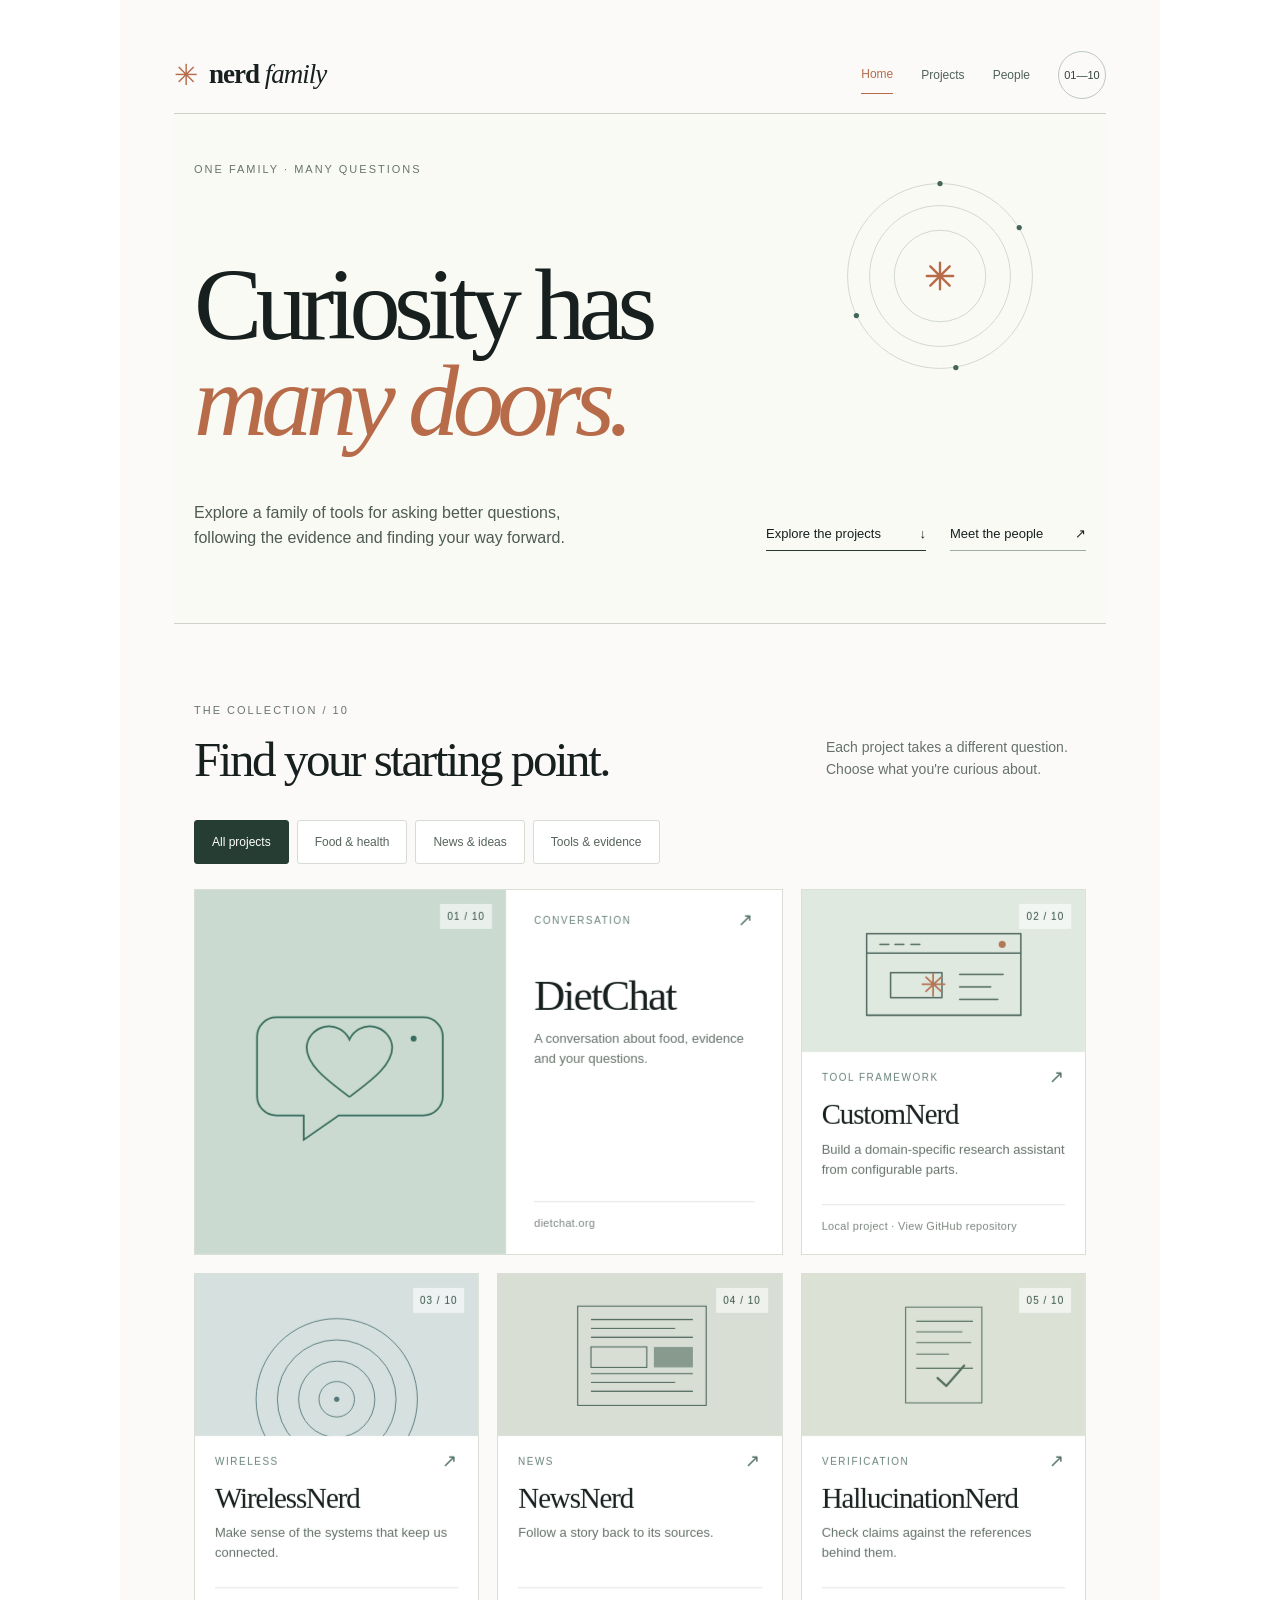
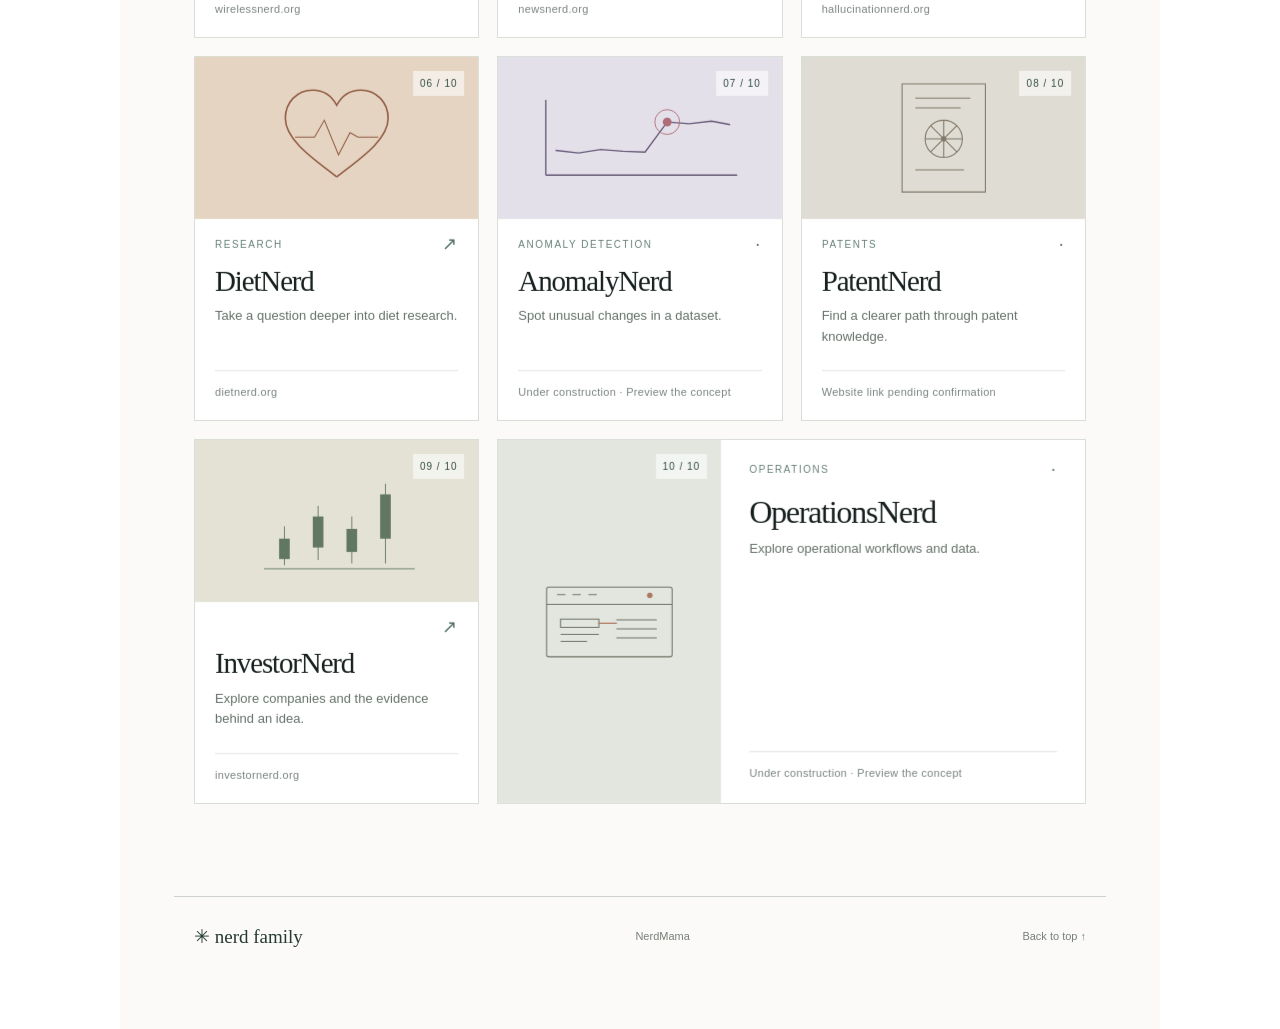
==== commit aa2f0812: "Simplify HomeNerd footer" ====
--- a/index.html
+++ b/index.html
@@ -1,3 +1,3 @@
 <!DOCTYPE html>
 
-<html lang="en"><head><meta charset="utf-8"/><meta content="width=device-width,initial-scale=1" name="viewport"/><meta content="light" name="color-scheme"/><title>Nerd family - Home</title><link href="favicon.svg" rel="icon" type="image/svg+xml"/><link href="styles.css" rel="stylesheet"/></head><body><div class="file-card"><div class="site-shell"><header class="masthead"><a aria-label="Nerd family home" class="brand" href="index.html"><span class="brand-symbol">✳</span><span>nerd<span class="brand-small"> family</span></span></a><nav aria-label="Main navigation" class="mast-right"><a aria-current="page" href="index.html">Home</a><a href="index.html#projects">Projects</a><a href="people.html">People</a><span class="edition">01—10</span></nav></header><main><section class="hero" id="home"><div class="hero-top"><span class="eyebrow">ONE FAMILY · MANY QUESTIONS</span><svg aria-label="Orbiting ideas illustration" class="orbit-svg" role="img" viewbox="0 0 250 250"><g fill="none" stroke="#d0d8ce" stroke-width="1.1"><circle cx="125" cy="125" r="105"></circle><circle cx="125" cy="125" r="80"></circle><circle cx="125" cy="125" r="52"></circle></g><g class="orbit-rotator" fill="#42675a"><circle cx="125" cy="20" r="3"></circle><circle cx="215" cy="70" r="3"></circle><circle cx="143" cy="229" r="3"></circle><circle cx="30" cy="170" r="3"></circle></g><g stroke="#b76b49" stroke-linecap="round" stroke-width="2.7"><path d="M110 125h30M125 110v30M114 114l22 22M136 114l-22 22"></path></g></svg></div><h1>Curiosity has<br/><em>many doors.</em></h1><div class="hero-bottom"><p>Explore a family of tools for asking better questions, following the evidence and finding your way forward.</p><div class="hero-links"><a class="explore" href="#projects">Explore the projects <span>↓</span></a><a class="meet-link" href="people.html">Meet the people <span>↗</span></a></div></div></section><section class="catalog" id="projects"><div class="section-top"><div><span class="eyebrow">THE COLLECTION / 10</span><h2>Find your starting point.</h2></div><p>Each project takes a different question. Choose what you're curious about.</p></div><div aria-label="Filter projects" class="filters" role="group"><button aria-pressed="true" class="active" type="button">All projects</button><button aria-pressed="false" class="" type="button">Food &amp; health</button><button aria-pressed="false" class="" type="button">News &amp; ideas</button><button aria-pressed="false" class="" type="button">Tools &amp; evidence</button></div><div class="project-grid"><article aria-label="DietChat: open project website in a new tab" class="project featured" data-project-url="https://dietchat.org/" tabindex="0"><div class="flip-inner"><div class="flip-front"><div class="art-frame"><div aria-hidden="true" class="art art-waves"><svg class="wave-svg" viewbox="0 0 320 170"><g fill="none" stroke="#366c5d" stroke-width="1.8"><path class="chat-outline" d="M84 29h151a20 20 0 0 1 20 20v61a20 20 0 0 1-20 20h-87l-36 25v-25H84a20 20 0 0 1-20-20V49a20 20 0 0 1 20-20z"></path><path class="chat-heart" d="M159 111c-18-14-44-31-44-51a23 23 0 0 1 44-8 23 23 0 0 1 44 8c0 20-26 37-44 51z"></path></g><circle class="chat-dot" cx="225" cy="51" fill="#366c5d" r="3"></circle></svg></div><span class="index">01 / 10</span></div><div class="project-copy"><div class="project-meta"><span>CONVERSATION</span><span aria-hidden="true" class="arrow">↗</span></div><h3>DietChat</h3><p>A conversation about food, evidence and your questions.</p><div class="domain">dietchat.org</div></div></div><div class="flip-back"><div class="flip-back-top"><span class="eyebrow">DIETCHAT / THE PROJECT</span><span class="flip-index">01 / 10</span></div><div class="flip-back-body"><figure class="project-site-shot shot-dietchat-about"><img alt="Captured DietChat About page" src="assets/dietchat-about-strip.jpg"/><figcaption>DietChat About page · Sep 27 capture</figcaption></figure><h3>A conversation about food questions</h3><p>Ask about meals, ingredients, habits and the evidence behind an answer. Follow up as your question changes.</p><div class="flip-question"><span>TRY ASKING</span><q>What should I look for in this food claim?</q></div></div><button aria-label="Show front of DietChat card" class="flip-close" type="button">Back to card ↶</button></div></div></article><article aria-label="DietNerd: open project website in a new tab" class="project" data-project-url="https://dietnerd.org/" tabindex="0"><div class="flip-inner"><div class="flip-front"><div class="art-frame"><div aria-hidden="true" class="art art-rings"><svg class="field-svg" viewbox="0 0 320 170"><path class="diet-heart" d="M160 129C136 110 102 88 102 63c0-18 13-32 31-32 12 0 21 6 27 17 6-11 15-17 27-17 18 0 31 14 31 32 0 25-34 47-58 66z" fill="none" stroke="#935e47" stroke-width="1.8"></path><path d="M113 84h22l11-19 16 39 13-25 9 5h23" fill="none" stroke="#935e47" stroke-width="1.2"></path></svg></div><span class="index">02 / 10</span></div><div class="project-copy"><div class="project-meta"><span>RESEARCH</span><span aria-hidden="true" class="arrow">↗</span></div><h3>DietNerd</h3><p>Take a question deeper into diet research.</p><div class="domain">dietnerd.org</div></div></div><div class="flip-back"><div class="flip-back-top"><span class="eyebrow">DIETNERD / THE PROJECT</span><span class="flip-index">02 / 10</span></div><div class="flip-back-body"><figure class="project-site-shot shot-dietnerd"><img alt="Captured DietNerd question page" src="assets/dietnerd-strip.jpg"/><figcaption>DietNerd question page · Sep 27 capture</figcaption></figure><h3>Go deeper into diet research</h3><p>Explore a nutrition question through research, compare findings and see what remains uncertain.</p><div class="flip-question"><span>TRY ASKING</span><q>What does the research say about this diet?</q></div></div><button aria-label="Show front of DietNerd card" class="flip-close" type="button">Back to card ↶</button></div></div></article><article aria-label="NewsNerd: open project website in a new tab" class="project" data-project-url="http://newsnerd-prod.s3-website-us-east-1.amazonaws.com/" tabindex="0"><div class="flip-inner"><div class="flip-front"><div class="art-frame"><div aria-hidden="true" class="art art-lines"><svg class="field-svg" viewbox="0 0 320 170"><g fill="none" stroke="#496457" stroke-width="1.2"><path d="M90 30h145v112H90zM105 45h115M105 55h95M105 65h115M105 106h115M105 116h95M105 126h115"></path><path d="M105 76h63v23h-63z"></path></g><rect class="news-sweep" fill="#496457" height="23" opacity=".56" width="44" x="176" y="76"></rect></svg></div><span class="index">03 / 10</span></div><div class="project-copy"><div class="project-meta"><span>NEWS</span><span aria-hidden="true" class="arrow">↗</span></div><h3>NewsNerd</h3><p>Follow a story back to its sources.</p><div class="domain">newsnerd.org</div></div></div><div class="flip-back"><div class="flip-back-top"><span class="eyebrow">NEWSNERD / THE PROJECT</span><span class="flip-index">03 / 10</span></div><div class="flip-back-body"><div aria-label="NewsNerd screenshot held: live site shows a configuration warning" class="site-shot-held" role="img"><strong>NewsNerd</strong><span>Live capture held · configuration warning</span></div><h3>Trace a story to its sources</h3><p>Look beyond a headline. Examine where a claim came from and which sources support it.</p><div class="flip-question"><span>TRY ASKING</span><q>What are the original sources for this story?</q></div></div><button aria-label="Show front of NewsNerd card" class="flip-close" type="button">Back to card ↶</button></div></div></article><article aria-label="HallucinationNerd: open project website in a new tab" class="project" data-project-url="https://hallucinationnerd.org/" tabindex="0"><div class="flip-inner"><div class="flip-front"><div class="art-frame"><div aria-hidden="true" class="art art-verify"><svg class="field-svg" viewbox="0 0 320 170"><g fill="none" stroke="#557160" stroke-width="1.2"><path d="M117 31h86v108h-86zM129 47h64M129 59h52M129 71h62M129 84h37M129 100h64"></path></g><path class="verify-check" d="M153 111l10 9 20-23" fill="none" stroke="#557160" stroke-linecap="round" stroke-linejoin="round" stroke-width="2.5"></path></svg></div><span class="index">04 / 10</span></div><div class="project-copy"><div class="project-meta"><span>VERIFICATION</span><span aria-hidden="true" class="arrow">↗</span></div><h3>HallucinationNerd</h3><p>Check claims against the references behind them.</p><div class="domain">hallucinationnerd.org</div></div></div><div class="flip-back"><div class="flip-back-top"><span class="eyebrow">HALLUCINATIONNERD / THE PROJECT</span><span class="flip-index">04 / 10</span></div><div class="flip-back-body"><figure class="project-site-shot shot-hallucinationnerd"><img alt="Captured HallucinationNerd verification page" src="assets/hallucinationnerd-strip.jpg"/><figcaption>HallucinationNerd verification page · Sep 27 capture</figcaption></figure><h3>Check an answer against references</h3><p>Review a claim and its citations side by side, then look for gaps between the wording and the evidence.</p><div class="flip-question"><span>TRY ASKING</span><q>Do these sources support this statement?</q></div></div><button aria-label="Show front of HallucinationNerd card" class="flip-close" type="button">Back to card ↶</button></div></div></article><article aria-label="InvestorNerd: open project website in a new tab" class="project" data-project-url="https://www.investornerd.org/" tabindex="0"><div class="flip-inner"><div class="flip-front"><div class="art-frame"><div aria-hidden="true" class="art art-bars"><svg class="field-svg" viewbox="0 0 320 170"><g fill="none" stroke="#627761" stroke-width="1"><path d="M78 139h170"></path><path d="M101 91v44M139 68v61M177 80v53M215 43v90"></path></g><g fill="#627761"><rect class="candle" height="23" width="12" x="95" y="105"></rect><rect class="candle" height="35" width="12" x="133" y="80"></rect><rect class="candle" height="26" width="12" x="171" y="94"></rect><rect class="candle" height="50" width="12" x="209" y="55"></rect></g></svg></div><span class="index">05 / 10</span></div><div class="project-copy"><div class="project-meta"><span>INVESTING</span><span aria-hidden="true" class="arrow">↗</span></div><h3>InvestorNerd</h3><p>Explore companies and the evidence behind an idea.</p><div class="domain">investornerd.org</div></div></div><div class="flip-back"><div class="flip-back-top"><span class="eyebrow">INVESTORNERD / THE PROJECT</span><span class="flip-index">05 / 10</span></div><div class="flip-back-body"><figure class="project-site-shot shot-investornerd"><img alt="Captured InvestorNerd landing page" src="assets/investornerd-strip.jpg"/><figcaption>InvestorNerd landing page · Sep 27 capture</figcaption></figure><h3>Explore the evidence behind an idea</h3><p>Investigate a company or investing question through the available sources. Compare the case with its uncertainties.</p><div class="flip-question"><span>TRY ASKING</span><q>What supports this company thesis?</q></div></div><button aria-label="Show front of InvestorNerd card" class="flip-close" type="button">Back to card ↶</button></div></div></article><article aria-label="PatentNerd: website link not yet confirmed" class="project" data-link-pending="true" tabindex="0"><div class="flip-inner"><div class="flip-front"><div class="art-frame"><div aria-hidden="true" class="art art-patent"><svg class="field-svg" viewbox="0 0 320 170"><g fill="none" stroke="#81786a" stroke-width="1.2"><path d="M113 24h94v122h-94zM128 40h62M128 51h51M128 121h55"></path><circle cx="160" cy="86" r="21"></circle><path d="M160 65v42M139 86h42M145 71l30 30M175 71l-30 30"></path></g><circle class="blueprint-dot" cx="160" cy="86" fill="#81786a" r="3"></circle></svg></div><span class="index">06 / 10</span></div><div class="project-copy"><div class="project-meta"><span>PATENTS</span><span aria-hidden="true" class="arrow">·</span></div><h3>PatentNerd</h3><p>Find a clearer path through patent knowledge.</p><div class="domain">Website link pending confirmation</div></div></div><div class="flip-back"><div class="flip-back-top"><span class="eyebrow">PATENTNERD / THE PROJECT</span><span class="flip-index">06 / 10</span></div><div class="flip-back-body"><h3>Explore patent knowledge</h3><p>Start with an invention or technical question, then look through patent information for related ideas.</p><div class="flip-question"><span>TRY ASKING</span><q>What patents relate to this idea?</q></div></div><button aria-label="Show front of PatentNerd card" class="flip-close" type="button">Back to card ↶</button></div></div></article><article aria-label="WirelessNerd: open project website in a new tab" class="project" data-project-url="https://wirelessnerd.org/" tabindex="0"><div class="flip-inner"><div class="flip-front"><div class="art-frame"><div aria-hidden="true" class="art art-signal"><svg class="signal-svg" viewbox="0 0 320 170"><g fill="none" stroke="#55777a" stroke-width="1"><circle class="signal-ring" cx="160" cy="135" r="20" style="animation-delay:0ms"></circle><circle class="signal-ring" cx="160" cy="135" r="43" style="animation-delay:300ms"></circle><circle class="signal-ring" cx="160" cy="135" r="67" style="animation-delay:600ms"></circle><circle class="signal-ring" cx="160" cy="135" r="91" style="animation-delay:900ms"></circle></g><circle cx="160" cy="135" fill="#55777a" r="3"></circle></svg></div><span class="index">07 / 10</span></div><div class="project-copy"><div class="project-meta"><span>WIRELESS</span><span aria-hidden="true" class="arrow">↗</span></div><h3>WirelessNerd</h3><p>Make sense of the systems that keep us connected.</p><div class="domain">wirelessnerd.org</div></div></div><div class="flip-back"><div class="flip-back-top"><span class="eyebrow">WIRELESSNERD / THE PROJECT</span><span class="flip-index">07 / 10</span></div><div class="flip-back-body"><figure class="project-site-shot shot-wirelessnerd"><img alt="Captured WirelessNerd question page" src="assets/wirelessnerd-strip.jpg"/><figcaption>WirelessNerd question page · Sep 27 capture</figcaption></figure><h3>Understand wireless systems</h3><p>Explore how wireless systems work, from signals and networks to the technology that keeps devices connected.</p><div class="flip-question"><span>TRY ASKING</span><q>How does this wireless system work?</q></div></div><button aria-label="Show front of WirelessNerd card" class="flip-close" type="button">Back to card ↶</button></div></div></article><article aria-label="AnomalyNerd: flip to view violet UI preview; no destination link" aria-pressed="false" class="project preview-flip" data-link-pending="true" role="button" tabindex="0"><div class="flip-inner"><div class="flip-front"><div class="art-frame"><div aria-hidden="true" class="art art-anomaly"><svg class="field-svg" viewbox="0 0 320 170"><g fill="none" stroke="#685a79" stroke-width="1.5"><path d="M54 127H270M54 42v85"></path><path class="anomaly-line" d="M65 99L91 102 116 98 141 100 166 101 191 67 216 69 241 66 262 70"></path></g><circle cx="191" cy="67" fill="#ae6d78" r="5"></circle><circle class="anomaly-ping" cx="191" cy="67" fill="none" r="14" stroke="#ae6d78" stroke-width="1"></circle></svg></div><span class="index">08 / 10</span></div><div class="project-copy"><div class="project-meta"><span>ANOMALY DETECTION</span><span aria-hidden="true" class="arrow">·</span></div><h3>AnomalyNerd</h3><p>Spot unusual changes in a dataset.</p><div class="domain">Under construction · Preview the concept</div></div></div><div class="flip-back"><div class="flip-back-top"><span class="eyebrow">ANOMALYNERD / IN DEVELOPMENT</span><span class="flip-index">08 / 10</span></div><div class="flip-back-body"><figure class="project-site-shot shot-anomalynerd"><img alt="Violet AnomalyNerd local workspace UI preview, September 27" src="assets/anomalynerd-violet-strip.jpg"/><figcaption>Violet UI preview · local mock</figcaption></figure><h3>Find what changed.</h3><p>A new project being built to inspect datasets and flag patterns that deserve a closer look.</p><div class="flip-question"><span>STATUS</span><q>Under construction</q></div></div><button aria-label="Show front of AnomalyNerd card" class="flip-close" type="button">Back to card ↶</button></div></div></article><article aria-label="OperationsNerd: flip to view prototype queue preview; no destination link" aria-pressed="false" class="project preview-flip" data-link-pending="true" role="button" tabindex="0"><div class="flip-inner"><div class="flip-front"><div class="art-frame"><div aria-hidden="true" class="art art-operations"><svg class="field-svg" viewbox="0 0 320 170"><g fill="none" stroke="#6d7467" stroke-width="1.5"><rect height="100" rx="3" width="180" x="70" y="36"></rect><path d="M70 61h180M85 47h12M107 47h12M130 47h12M90 82h55v12H90zM90 104h55M90 114h38M170 83h58M170 96h58M170 109h58"></path></g><circle cx="218" cy="48" fill="#ae7860" r="4"></circle><path class="operations-flow" d="M145 88h25" fill="none" stroke="#ae7860" stroke-linecap="round" stroke-width="2"></path></svg></div><span class="index">09 / 10</span></div><div class="project-copy"><div class="project-meta"><span>OPERATIONS</span><span aria-hidden="true" class="arrow">·</span></div><h3>OperationsNerd</h3><p>Explore operational workflows and data.</p><div class="domain">Under construction · Preview the concept</div></div></div><div class="flip-back"><div class="flip-back-top"><span class="eyebrow">OPERATIONSNERD / IN DEVELOPMENT</span><span class="flip-index">09 / 10</span></div><div class="flip-back-body"><figure class="project-site-shot shot-operationsnerd"><img alt="OperationsNerd light-theme approval queue prototype preview" src="assets/operationsnerd-queue-strip.jpg"/><figcaption>Approval queue · prototype demo</figcaption></figure><h3>Operations, made clearer.</h3><p>An in-progress project. More detail will follow when the site is ready.</p><div class="flip-question"><span>STATUS</span><q>Under construction</q></div></div><button aria-label="Show front of OperationsNerd card" class="flip-close" type="button">Back to card ↶</button></div></div></article><article aria-label="CustomNerd: open verified GitHub repository in a new tab" class="project" data-project-url="https://github.com/Harsh23Kashyap/Custom-Nerd" tabindex="0"><div class="flip-inner"><div class="flip-front"><div class="art-frame"><div aria-hidden="true" class="art art-custom"><svg class="field-svg" viewbox="0 0 320 170"><g fill="none" stroke="#526b62" stroke-linecap="round" stroke-linejoin="round" stroke-width="1.7"><path d="M73 43h174v92H73zM73 65h174M88 55h10M105 55h10M123 55h10M100 87h58v28h-58zM178 89h49M178 103h35M178 117h43"></path></g><path class="custom-spark" d="M148 88v25M136 100h25M140 92l17 16M157 92l-17 16" stroke="#b47755" stroke-linecap="round" stroke-width="2"></path><circle cx="226" cy="55" fill="#b47755" r="4"></circle></svg></div><span class="index">10 / 10</span></div><div class="project-copy"><div class="project-meta"><span>TOOL FRAMEWORK</span><span aria-hidden="true" class="arrow">↗</span></div><h3>CustomNerd</h3><p>Build a domain-specific research assistant from configurable parts.</p><div class="domain">Local project · View GitHub repository</div></div></div><div class="flip-back"><div class="flip-back-top"><span class="eyebrow">CUSTOMNERD / THE PROJECT</span><span class="flip-index">10 / 10</span></div><div class="flip-back-body"><figure class="project-site-shot shot-customnerd"><img alt="Homepage UI preview from the CustomNerd GitHub README" src="assets/customnerd-homepage-strip.jpg"/><figcaption>CustomNerd homepage · README image</figcaption></figure><h3>Adapt the engine to your subject</h3><p>A locally run, configurable research assistant framework. Explore the source, setup and domain examples in its GitHub repository.</p><div class="flip-question"><span>EXPLORE</span><q>How would this work for my topic?</q></div></div><button aria-label="Show front of CustomNerd card" class="flip-close" type="button">Back to card ↶</button></div></div></article></div></section></main><footer><span class="footer-mark">✳ nerd family</span><span>NerdMama · visual direction for review. PatentNerd link pending.</span><a href="#top">Back to top ↑</a></footer></div></div><script defer="" src="script.js"></script></body></html>+<html lang="en"><head><meta charset="utf-8"/><meta content="width=device-width,initial-scale=1" name="viewport"/><meta content="light" name="color-scheme"/><title>Nerd family - Home</title><link href="favicon.svg" rel="icon" type="image/svg+xml"/><link href="styles.css" rel="stylesheet"/></head><body><div class="file-card"><div class="site-shell"><header class="masthead"><a aria-label="Nerd family home" class="brand" href="index.html"><span class="brand-symbol">✳</span><span>nerd<span class="brand-small"> family</span></span></a><nav aria-label="Main navigation" class="mast-right"><a aria-current="page" href="index.html">Home</a><a href="index.html#projects">Projects</a><a href="people.html">People</a><span class="edition">01—10</span></nav></header><main><section class="hero" id="home"><div class="hero-top"><span class="eyebrow">ONE FAMILY · MANY QUESTIONS</span><svg aria-label="Orbiting ideas illustration" class="orbit-svg" role="img" viewbox="0 0 250 250"><g fill="none" stroke="#d0d8ce" stroke-width="1.1"><circle cx="125" cy="125" r="105"></circle><circle cx="125" cy="125" r="80"></circle><circle cx="125" cy="125" r="52"></circle></g><g class="orbit-rotator" fill="#42675a"><circle cx="125" cy="20" r="3"></circle><circle cx="215" cy="70" r="3"></circle><circle cx="143" cy="229" r="3"></circle><circle cx="30" cy="170" r="3"></circle></g><g stroke="#b76b49" stroke-linecap="round" stroke-width="2.7"><path d="M110 125h30M125 110v30M114 114l22 22M136 114l-22 22"></path></g></svg></div><h1>Curiosity has<br/><em>many doors.</em></h1><div class="hero-bottom"><p>Explore a family of tools for asking better questions, following the evidence and finding your way forward.</p><div class="hero-links"><a class="explore" href="#projects">Explore the projects <span>↓</span></a><a class="meet-link" href="people.html">Meet the people <span>↗</span></a></div></div></section><section class="catalog" id="projects"><div class="section-top"><div><span class="eyebrow">THE COLLECTION / 10</span><h2>Find your starting point.</h2></div><p>Each project takes a different question. Choose what you're curious about.</p></div><div aria-label="Filter projects" class="filters" role="group"><button aria-pressed="true" class="active" type="button">All projects</button><button aria-pressed="false" type="button">Food &amp; health</button><button aria-pressed="false" type="button">News &amp; ideas</button><button aria-pressed="false" type="button">Tools &amp; evidence</button></div><div class="project-grid"><article aria-label="DietChat: open project website in a new tab" class="project featured" data-project-url="https://dietchat.org/" tabindex="0"><div class="flip-inner"><div class="flip-front"><div class="art-frame"><div aria-hidden="true" class="art art-waves"><svg class="wave-svg" viewbox="0 0 320 170"><g fill="none" stroke="#366c5d" stroke-width="1.8"><path class="chat-outline" d="M84 29h151a20 20 0 0 1 20 20v61a20 20 0 0 1-20 20h-87l-36 25v-25H84a20 20 0 0 1-20-20V49a20 20 0 0 1 20-20z"></path><path class="chat-heart" d="M159 111c-18-14-44-31-44-51a23 23 0 0 1 44-8 23 23 0 0 1 44 8c0 20-26 37-44 51z"></path></g><circle class="chat-dot" cx="225" cy="51" fill="#366c5d" r="3"></circle></svg></div><span class="index">01 / 10</span></div><div class="project-copy"><div class="project-meta"><span>CONVERSATION</span><span aria-hidden="true" class="arrow">↗</span></div><h3>DietChat</h3><p>A conversation about food, evidence and your questions.</p><div class="domain">dietchat.org</div></div></div><div class="flip-back"><div class="flip-back-top"><span class="eyebrow">DIETCHAT / THE PROJECT</span><span class="flip-index">01 / 10</span></div><div class="flip-back-body"><figure class="project-site-shot shot-dietchat-about"><img alt="Captured DietChat About page" src="assets/dietchat-about-strip.jpg"/><figcaption>DietChat About page · Sep 27 capture</figcaption></figure><h3>A conversation about food questions</h3><p>Ask about meals, ingredients, habits and the evidence behind an answer. Follow up as your question changes.</p><div class="flip-question"><span>TRY ASKING</span><q>What should I look for in this food claim?</q></div></div></div></article><article aria-label="DietNerd: open project website in a new tab" class="project" data-project-url="https://dietnerd.org/" tabindex="0"><div class="flip-inner"><div class="flip-front"><div class="art-frame"><div aria-hidden="true" class="art art-rings"><svg class="field-svg" viewbox="0 0 320 170"><path class="diet-heart" d="M160 129C136 110 102 88 102 63c0-18 13-32 31-32 12 0 21 6 27 17 6-11 15-17 27-17 18 0 31 14 31 32 0 25-34 47-58 66z" fill="none" stroke="#935e47" stroke-width="1.8"></path><path d="M113 84h22l11-19 16 39 13-25 9 5h23" fill="none" stroke="#935e47" stroke-width="1.2"></path></svg></div><span class="index">02 / 10</span></div><div class="project-copy"><div class="project-meta"><span>RESEARCH</span><span aria-hidden="true" class="arrow">↗</span></div><h3>DietNerd</h3><p>Take a question deeper into diet research.</p><div class="domain">dietnerd.org</div></div></div><div class="flip-back"><div class="flip-back-top"><span class="eyebrow">DIETNERD / THE PROJECT</span><span class="flip-index">02 / 10</span></div><div class="flip-back-body"><figure class="project-site-shot shot-dietnerd"><img alt="Captured DietNerd question page" src="assets/dietnerd-strip.jpg"/><figcaption>DietNerd question page · Sep 27 capture</figcaption></figure><h3>Go deeper into diet research</h3><p>Explore a nutrition question through research, compare findings and see what remains uncertain.</p><div class="flip-question"><span>TRY ASKING</span><q>What does the research say about this diet?</q></div></div></div></article><article aria-label="NewsNerd: open project website in a new tab" class="project" data-project-url="http://newsnerd-prod.s3-website-us-east-1.amazonaws.com/" tabindex="0"><div class="flip-inner"><div class="flip-front"><div class="art-frame"><div aria-hidden="true" class="art art-lines"><svg class="field-svg" viewbox="0 0 320 170"><g fill="none" stroke="#496457" stroke-width="1.2"><path d="M90 30h145v112H90zM105 45h115M105 55h95M105 65h115M105 106h115M105 116h95M105 126h115"></path><path d="M105 76h63v23h-63z"></path></g><rect class="news-sweep" fill="#496457" height="23" opacity=".56" width="44" x="176" y="76"></rect></svg></div><span class="index">03 / 10</span></div><div class="project-copy"><div class="project-meta"><span>NEWS</span><span aria-hidden="true" class="arrow">↗</span></div><h3>NewsNerd</h3><p>Follow a story back to its sources.</p><div class="domain">newsnerd.org</div></div></div><div class="flip-back"><div class="flip-back-top"><span class="eyebrow">NEWSNERD / THE PROJECT</span><span class="flip-index">03 / 10</span></div><div class="flip-back-body"><div aria-label="NewsNerd screenshot held: live site shows a configuration warning" class="site-shot-held" role="img"><strong>NewsNerd</strong><span>Live capture held · configuration warning</span></div><h3>Trace a story to its sources</h3><p>Look beyond a headline. Examine where a claim came from and which sources support it.</p><div class="flip-question"><span>TRY ASKING</span><q>What are the original sources for this story?</q></div></div></div></article><article aria-label="HallucinationNerd: open project website in a new tab" class="project" data-project-url="https://hallucinationnerd.org/" tabindex="0"><div class="flip-inner"><div class="flip-front"><div class="art-frame"><div aria-hidden="true" class="art art-verify"><svg class="field-svg" viewbox="0 0 320 170"><g fill="none" stroke="#557160" stroke-width="1.2"><path d="M117 31h86v108h-86zM129 47h64M129 59h52M129 71h62M129 84h37M129 100h64"></path></g><path class="verify-check" d="M153 111l10 9 20-23" fill="none" stroke="#557160" stroke-linecap="round" stroke-linejoin="round" stroke-width="2.5"></path></svg></div><span class="index">04 / 10</span></div><div class="project-copy"><div class="project-meta"><span>VERIFICATION</span><span aria-hidden="true" class="arrow">↗</span></div><h3>HallucinationNerd</h3><p>Check claims against the references behind them.</p><div class="domain">hallucinationnerd.org</div></div></div><div class="flip-back"><div class="flip-back-top"><span class="eyebrow">HALLUCINATIONNERD / THE PROJECT</span><span class="flip-index">04 / 10</span></div><div class="flip-back-body"><figure class="project-site-shot shot-hallucinationnerd"><img alt="Captured HallucinationNerd verification page" src="assets/hallucinationnerd-strip.jpg"/><figcaption>HallucinationNerd verification page · Sep 27 capture</figcaption></figure><h3>Check an answer against references</h3><p>Review a claim and its citations side by side, then look for gaps between the wording and the evidence.</p><div class="flip-question"><span>TRY ASKING</span><q>Do these sources support this statement?</q></div></div></div></article><article aria-label="InvestorNerd: open project website in a new tab" class="project" data-project-url="https://www.investornerd.org/" tabindex="0"><div class="flip-inner"><div class="flip-front"><div class="art-frame"><div aria-hidden="true" class="art art-bars"><svg class="field-svg" viewbox="0 0 320 170"><g fill="none" stroke="#627761" stroke-width="1"><path d="M78 139h170"></path><path d="M101 91v44M139 68v61M177 80v53M215 43v90"></path></g><g fill="#627761"><rect class="candle" height="23" width="12" x="95" y="105"></rect><rect class="candle" height="35" width="12" x="133" y="80"></rect><rect class="candle" height="26" width="12" x="171" y="94"></rect><rect class="candle" height="50" width="12" x="209" y="55"></rect></g></svg></div><span class="index">05 / 10</span></div><div class="project-copy"><div class="project-meta"><span><PRIVATE_PERSON></span><span aria-hidden="true" class="arrow">↗</span></div><h3>InvestorNerd</h3><p>Explore companies and the evidence behind an idea.</p><div class="domain">investornerd.org</div></div></div><div class="flip-back"><div class="flip-back-top"><span class="eyebrow">INVESTORNERD / THE PROJECT</span><span class="flip-index">05 / 10</span></div><div class="flip-back-body"><figure class="project-site-shot shot-investornerd"><img alt="Captured InvestorNerd landing page" src="assets/investornerd-strip.jpg"/><figcaption>InvestorNerd landing page · Sep 27 capture</figcaption></figure><h3>Explore the evidence behind an idea</h3><p>Investigate a company or investing question through the available sources. Compare the case with its uncertainties.</p><div class="flip-question"><span>TRY ASKING</span><q>What supports this company thesis?</q></div></div></div></article><article aria-label="PatentNerd: website link not yet confirmed" class="project" data-link-pending="true" tabindex="0"><div class="flip-inner"><div class="flip-front"><div class="art-frame"><div aria-hidden="true" class="art art-patent"><svg class="field-svg" viewbox="0 0 320 170"><g fill="none" stroke="#81786a" stroke-width="1.2"><path d="M113 24h94v122h-94zM128 40h62M128 51h51M128 121h55"></path><circle cx="160" cy="86" r="21"></circle><path d="M160 65v42M139 86h42M145 71l30 30M175 71l-30 30"></path></g><circle class="blueprint-dot" cx="160" cy="86" fill="#81786a" r="3"></circle></svg></div><span class="index">06 / 10</span></div><div class="project-copy"><div class="project-meta"><span>PATENTS</span><span aria-hidden="true" class="arrow">·</span></div><h3>PatentNerd</h3><p>Find a clearer path through patent knowledge.</p><div class="domain">Website link pending confirmation</div></div></div><div class="flip-back"><div class="flip-back-top"><span class="eyebrow">PATENTNERD / THE PROJECT</span><span class="flip-index">06 / 10</span></div><div class="flip-back-body"><h3>Explore patent knowledge</h3><p>Start with an invention or technical question, then look through patent information for related ideas.</p><div class="flip-question"><span>TRY ASKING</span><q>What patents relate to this idea?</q></div></div><button aria-label="Show front of PatentNerd card" class="flip-close" type="button">Back to card ↶</button></div></div></article><article aria-label="WirelessNerd: open project website in a new tab" class="project" data-project-url="https://wirelessnerd.org/" tabindex="0"><div class="flip-inner"><div class="flip-front"><div class="art-frame"><div aria-hidden="true" class="art art-signal"><svg class="signal-svg" viewbox="0 0 320 170"><g fill="none" stroke="#55777a" stroke-width="1"><circle class="signal-ring" cx="160" cy="135" r="20" style="animation-delay:0ms"></circle><circle class="signal-ring" cx="160" cy="135" r="43" style="animation-delay:300ms"></circle><circle class="signal-ring" cx="160" cy="135" r="67" style="animation-delay:600ms"></circle><circle class="signal-ring" cx="160" cy="135" r="91" style="animation-delay:900ms"></circle></g><circle cx="160" cy="135" fill="#55777a" r="3"></circle></svg></div><span class="index">07 / 10</span></div><div class="project-copy"><div class="project-meta"><span>WIRELESS</span><span aria-hidden="true" class="arrow">↗</span></div><h3>WirelessNerd</h3><p>Make sense of the systems that keep us connected.</p><div class="domain">wirelessnerd.org</div></div></div><div class="flip-back"><div class="flip-back-top"><span class="eyebrow">WIRELESSNERD / THE PROJECT</span><span class="flip-index">07 / 10</span></div><div class="flip-back-body"><figure class="project-site-shot shot-wirelessnerd"><img alt="Captured WirelessNerd question page" src="assets/wirelessnerd-strip.jpg"/><figcaption>WirelessNerd question page · Sep 27 capture</figcaption></figure><h3>Understand wireless systems</h3><p>Explore how wireless systems work, from signals and networks to the technology that keeps devices connected.</p><div class="flip-question"><span>TRY ASKING</span><q>How does this wireless system work?</q></div></div></div></article><article aria-label="AnomalyNerd: flip to view violet UI preview; no destination link" aria-pressed="false" class="project preview-flip" data-link-pending="true" role="button" tabindex="0"><div class="flip-inner"><div class="flip-front"><div class="art-frame"><div aria-hidden="true" class="art art-anomaly"><svg class="field-svg" viewbox="0 0 320 170"><g fill="none" stroke="#685a79" stroke-width="1.5"><path d="M54 127H270M54 42v85"></path><path class="anomaly-line" d="M65 99L91 102 116 98 141 100 166 101 191 67 216 69 241 66 262 70"></path></g><circle cx="191" cy="67" fill="#ae6d78" r="5"></circle><circle class="anomaly-ping" cx="191" cy="67" fill="none" r="14" stroke="#ae6d78" stroke-width="1"></circle></svg></div><span class="index">08 / 10</span></div><div class="project-copy"><div class="project-meta"><span>ANOMALY DETECTION</span><span aria-hidden="true" class="arrow">·</span></div><h3>AnomalyNerd</h3><p>Spot unusual changes in a dataset.</p><div class="domain">Under construction · Preview the concept</div></div></div><div class="flip-back"><div class="flip-back-top"><span class="eyebrow">ANOMALYNERD / IN DEVELOPMENT</span><span class="flip-index">08 / 10</span></div><div class="flip-back-body"><figure class="project-site-shot shot-anomalynerd"><img alt="Violet AnomalyNerd local workspace UI preview, September 27" src="assets/anomalynerd-violet-strip.jpg"/><figcaption>Violet UI preview · local mock</figcaption></figure><h3>Find what changed.</h3><p>A new project being built to inspect datasets and flag patterns that deserve a closer look.</p><div class="flip-question"><span>STATUS</span><q>Under construction</q></div></div><button aria-label="Show front of AnomalyNerd card" class="flip-close" type="button">Back to card ↶</button></div></div></article><article aria-label="OperationsNerd: flip to view prototype queue preview; no destination link" aria-pressed="false" class="project preview-flip" data-link-pending="true" role="button" tabindex="0"><div class="flip-inner"><div class="flip-front"><div class="art-frame"><div aria-hidden="true" class="art art-operations"><svg class="field-svg" viewbox="0 0 320 170"><g fill="none" stroke="#6d7467" stroke-width="1.5"><rect height="100" rx="3" width="180" x="70" y="36"></rect><path d="M70 61h180M85 47h12M107 47h12M130 47h12M90 82h55v12H90zM90 104h55M90 114h38M170 83h58M170 96h58M170 109h58"></path></g><circle cx="218" cy="48" fill="#ae7860" r="4"></circle><path class="operations-flow" d="M145 88h25" fill="none" stroke="#ae7860" stroke-linecap="round" stroke-width="2"></path></svg></div><span class="index">09 / 10</span></div><div class="project-copy"><div class="project-meta"><span>OPERATIONS</span><span aria-hidden="true" class="arrow">·</span></div><h3>OperationsNerd</h3><p>Explore operational workflows and data.</p><div class="domain">Under construction · Preview the concept</div></div></div><div class="flip-back"><div class="flip-back-top"><span class="eyebrow">OPERATIONSNERD / IN DEVELOPMENT</span><span class="flip-index">09 / 10</span></div><div class="flip-back-body"><figure class="project-site-shot shot-operationsnerd"><img alt="OperationsNerd light-theme approval queue prototype preview" src="assets/operationsnerd-queue-strip.jpg"/><figcaption>Approval queue · prototype demo</figcaption></figure><h3>Operations, made clearer.</h3><p>An in-progress project. More detail will follow when the site is ready.</p><div class="flip-question"><span>STATUS</span><q>Under construction</q></div></div><button aria-label="Show front of OperationsNerd card" class="flip-close" type="button">Back to card ↶</button></div></div></article><article aria-label="CustomNerd: open verified GitHub repository in a new tab" class="project" data-project-url="https://github.com/Harsh23Kashyap/Custom-Nerd" tabindex="0"><div class="flip-inner"><div class="flip-front"><div class="art-frame"><div aria-hidden="true" class="art art-custom"><svg class="field-svg" viewbox="0 0 320 170"><g fill="none" stroke="#526b62" stroke-linecap="round" stroke-linejoin="round" stroke-width="1.7"><path d="M73 43h174v92H73zM73 65h174M88 55h10M105 55h10M123 55h10M100 87h58v28h-58zM178 89h49M178 103h35M178 117h43"></path></g><path class="custom-spark" d="M148 88v25M136 100h25M140 92l17 16M157 92l-17 16" stroke="#b47755" stroke-linecap="round" stroke-width="2"></path><circle cx="226" cy="55" fill="#b47755" r="4"></circle></svg></div><span class="index">10 / 10</span></div><div class="project-copy"><div class="project-meta"><span>TOOL FRAMEWORK</span><span aria-hidden="true" class="arrow">↗</span></div><h3>CustomNerd</h3><p>Build a domain-specific research assistant from configurable parts.</p><div class="domain">Local project · View GitHub repository</div></div></div><div class="flip-back"><div class="flip-back-top"><span class="eyebrow">CUSTOMNERD / THE PROJECT</span><span class="flip-index">10 / 10</span></div><div class="flip-back-body"><figure class="project-site-shot shot-customnerd"><img alt="Homepage UI preview from the CustomNerd GitHub README" src="assets/customnerd-homepage-strip.jpg"/><figcaption>CustomNerd homepage · README image</figcaption></figure><h3>Adapt the engine to your subject</h3><p>A locally run, configurable research assistant framework. Explore the source, setup and domain examples in its GitHub repository.</p><div class="flip-question"><span>EXPLORE</span><q>How would this work for my topic?</q></div></div></div></article></div></section></main><footer><span class="footer-mark">✳ nerd family</span><span>NerdMama</span><a href="#top">Back to top ↑</a></footer></div></div><script defer src="script.js"></script></body></html>
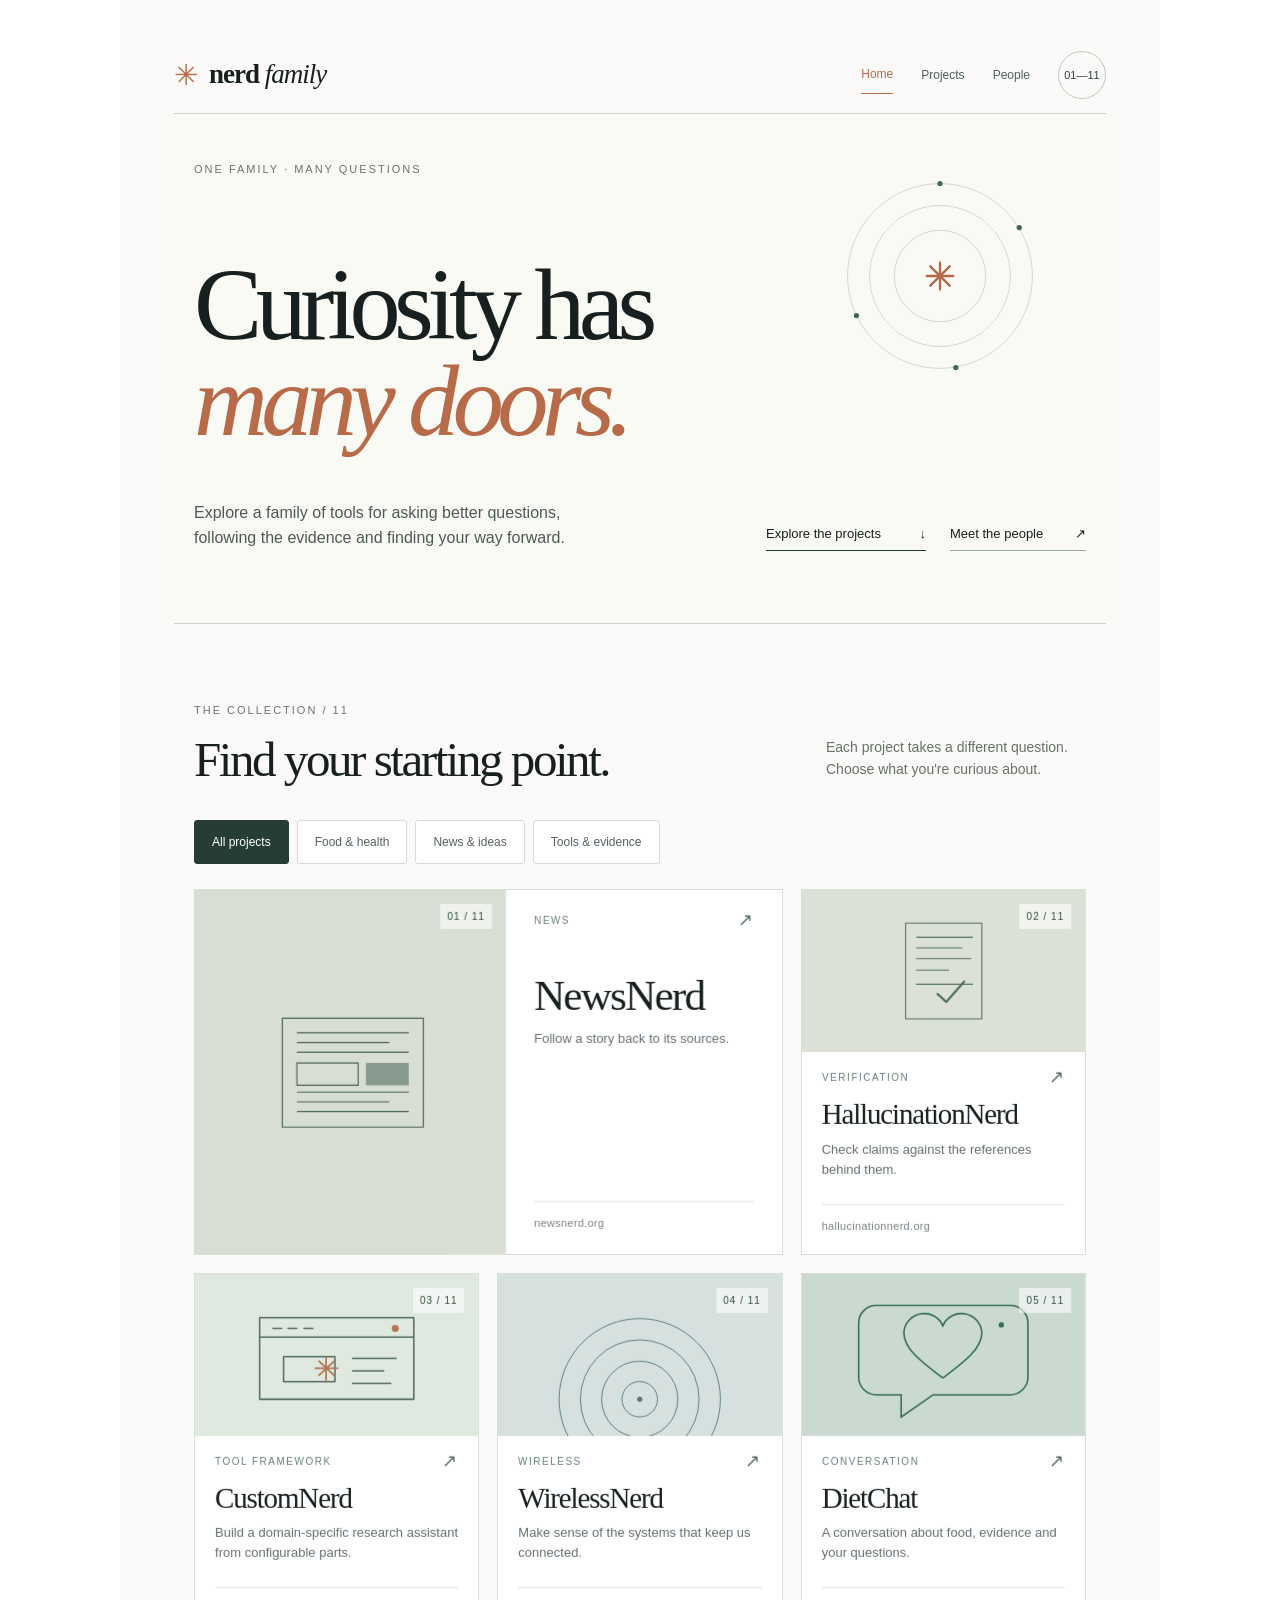
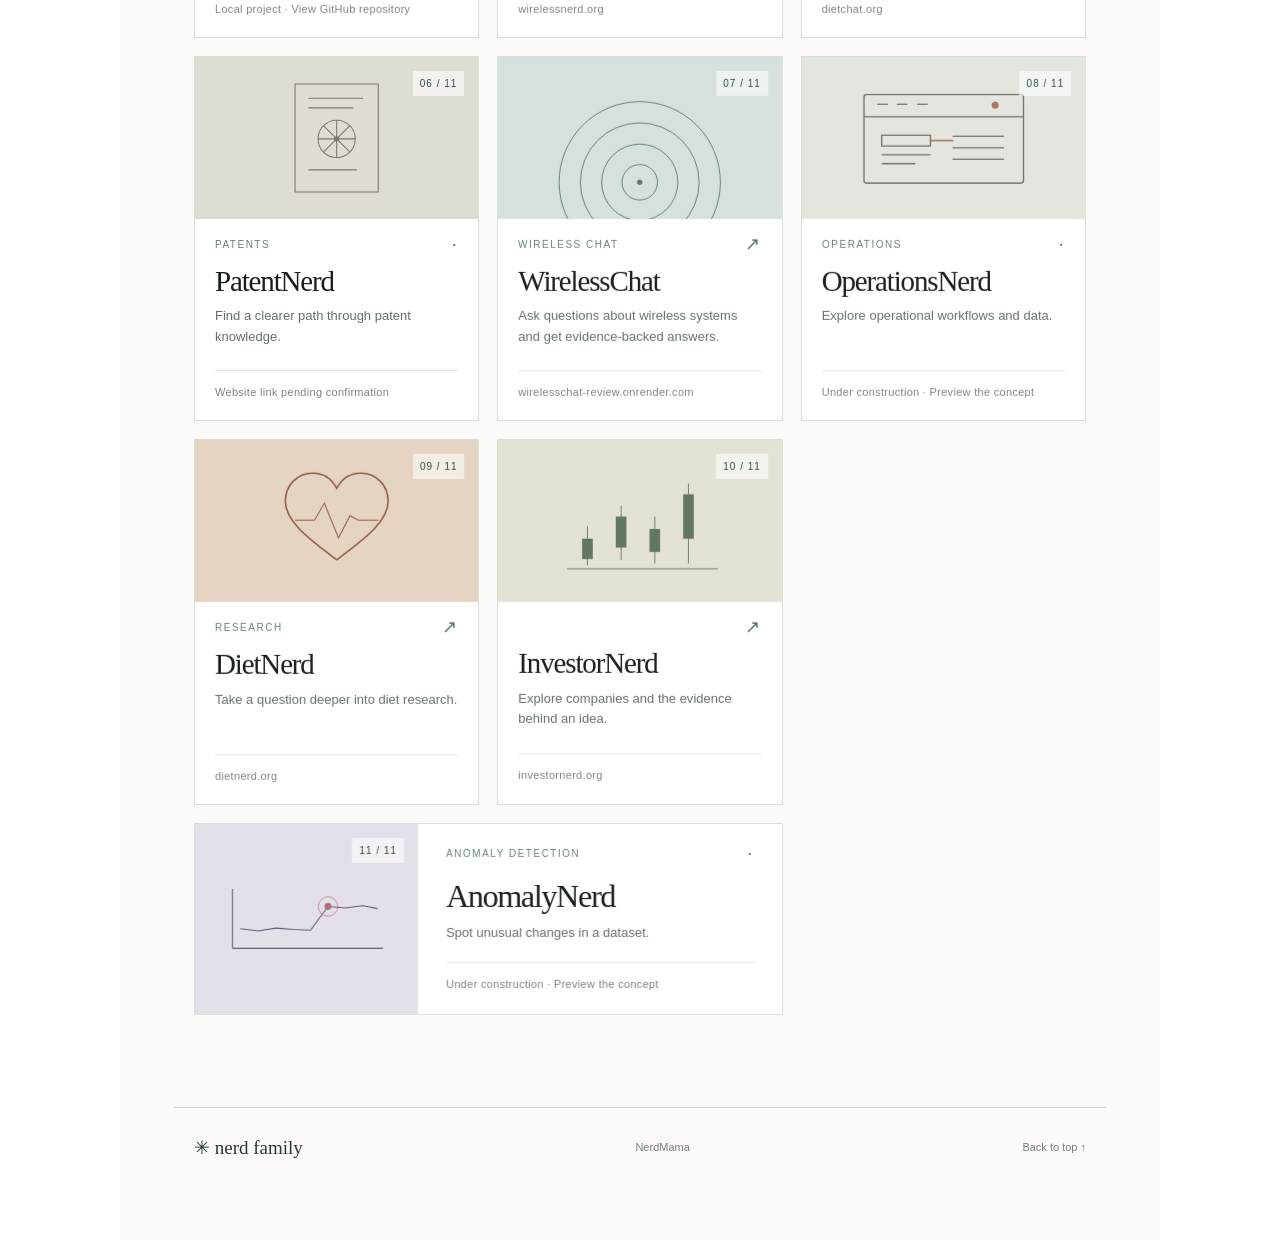
==== commit 317547ec: "Add WirelessChat card (11 projects)" ====
--- a/index.html
+++ b/index.html
@@ -1,3 +1,3 @@
 <!DOCTYPE html>
 
-<html lang="en"><head><meta charset="utf-8"/><meta content="width=device-width,initial-scale=1" name="viewport"/><meta content="light" name="color-scheme"/><title>Nerd family - Home</title><link href="favicon.svg" rel="icon" type="image/svg+xml"/><link href="styles.css" rel="stylesheet"/></head><body><div class="file-card"><div class="site-shell"><header class="masthead"><a aria-label="Nerd family home" class="brand" href="index.html"><span class="brand-symbol">✳</span><span>nerd<span class="brand-small"> family</span></span></a><nav aria-label="Main navigation" class="mast-right"><a aria-current="page" href="index.html">Home</a><a href="index.html#projects">Projects</a><a href="people.html">People</a><span class="edition">01—10</span></nav></header><main><section class="hero" id="home"><div class="hero-top"><span class="eyebrow">ONE FAMILY · MANY QUESTIONS</span><svg aria-label="Orbiting ideas illustration" class="orbit-svg" role="img" viewbox="0 0 250 250"><g fill="none" stroke="#d0d8ce" stroke-width="1.1"><circle cx="125" cy="125" r="105"></circle><circle cx="125" cy="125" r="80"></circle><circle cx="125" cy="125" r="52"></circle></g><g class="orbit-rotator" fill="#42675a"><circle cx="125" cy="20" r="3"></circle><circle cx="215" cy="70" r="3"></circle><circle cx="143" cy="229" r="3"></circle><circle cx="30" cy="170" r="3"></circle></g><g stroke="#b76b49" stroke-linecap="round" stroke-width="2.7"><path d="M110 125h30M125 110v30M114 114l22 22M136 114l-22 22"></path></g></svg></div><h1>Curiosity has<br/><em>many doors.</em></h1><div class="hero-bottom"><p>Explore a family of tools for asking better questions, following the evidence and finding your way forward.</p><div class="hero-links"><a class="explore" href="#projects">Explore the projects <span>↓</span></a><a class="meet-link" href="people.html">Meet the people <span>↗</span></a></div></div></section><section class="catalog" id="projects"><div class="section-top"><div><span class="eyebrow">THE COLLECTION / 10</span><h2>Find your starting point.</h2></div><p>Each project takes a different question. Choose what you're curious about.</p></div><div aria-label="Filter projects" class="filters" role="group"><button aria-pressed="true" class="active" type="button">All projects</button><button aria-pressed="false" type="button">Food &amp; health</button><button aria-pressed="false" type="button">News &amp; ideas</button><button aria-pressed="false" type="button">Tools &amp; evidence</button></div><div class="project-grid"><article aria-label="DietChat: open project website in a new tab" class="project featured" data-project-url="https://dietchat.org/" tabindex="0"><div class="flip-inner"><div class="flip-front"><div class="art-frame"><div aria-hidden="true" class="art art-waves"><svg class="wave-svg" viewbox="0 0 320 170"><g fill="none" stroke="#366c5d" stroke-width="1.8"><path class="chat-outline" d="M84 29h151a20 20 0 0 1 20 20v61a20 20 0 0 1-20 20h-87l-36 25v-25H84a20 20 0 0 1-20-20V49a20 20 0 0 1 20-20z"></path><path class="chat-heart" d="M159 111c-18-14-44-31-44-51a23 23 0 0 1 44-8 23 23 0 0 1 44 8c0 20-26 37-44 51z"></path></g><circle class="chat-dot" cx="225" cy="51" fill="#366c5d" r="3"></circle></svg></div><span class="index">01 / 10</span></div><div class="project-copy"><div class="project-meta"><span>CONVERSATION</span><span aria-hidden="true" class="arrow">↗</span></div><h3>DietChat</h3><p>A conversation about food, evidence and your questions.</p><div class="domain">dietchat.org</div></div></div><div class="flip-back"><div class="flip-back-top"><span class="eyebrow">DIETCHAT / THE PROJECT</span><span class="flip-index">01 / 10</span></div><div class="flip-back-body"><figure class="project-site-shot shot-dietchat-about"><img alt="Captured DietChat About page" src="assets/dietchat-about-strip.jpg"/><figcaption>DietChat About page · Sep 27 capture</figcaption></figure><h3>A conversation about food questions</h3><p>Ask about meals, ingredients, habits and the evidence behind an answer. Follow up as your question changes.</p><div class="flip-question"><span>TRY ASKING</span><q>What should I look for in this food claim?</q></div></div></div></article><article aria-label="DietNerd: open project website in a new tab" class="project" data-project-url="https://dietnerd.org/" tabindex="0"><div class="flip-inner"><div class="flip-front"><div class="art-frame"><div aria-hidden="true" class="art art-rings"><svg class="field-svg" viewbox="0 0 320 170"><path class="diet-heart" d="M160 129C136 110 102 88 102 63c0-18 13-32 31-32 12 0 21 6 27 17 6-11 15-17 27-17 18 0 31 14 31 32 0 25-34 47-58 66z" fill="none" stroke="#935e47" stroke-width="1.8"></path><path d="M113 84h22l11-19 16 39 13-25 9 5h23" fill="none" stroke="#935e47" stroke-width="1.2"></path></svg></div><span class="index">02 / 10</span></div><div class="project-copy"><div class="project-meta"><span>RESEARCH</span><span aria-hidden="true" class="arrow">↗</span></div><h3>DietNerd</h3><p>Take a question deeper into diet research.</p><div class="domain">dietnerd.org</div></div></div><div class="flip-back"><div class="flip-back-top"><span class="eyebrow">DIETNERD / THE PROJECT</span><span class="flip-index">02 / 10</span></div><div class="flip-back-body"><figure class="project-site-shot shot-dietnerd"><img alt="Captured DietNerd question page" src="assets/dietnerd-strip.jpg"/><figcaption>DietNerd question page · Sep 27 capture</figcaption></figure><h3>Go deeper into diet research</h3><p>Explore a nutrition question through research, compare findings and see what remains uncertain.</p><div class="flip-question"><span>TRY ASKING</span><q>What does the research say about this diet?</q></div></div></div></article><article aria-label="NewsNerd: open project website in a new tab" class="project" data-project-url="http://newsnerd-prod.s3-website-us-east-1.amazonaws.com/" tabindex="0"><div class="flip-inner"><div class="flip-front"><div class="art-frame"><div aria-hidden="true" class="art art-lines"><svg class="field-svg" viewbox="0 0 320 170"><g fill="none" stroke="#496457" stroke-width="1.2"><path d="M90 30h145v112H90zM105 45h115M105 55h95M105 65h115M105 106h115M105 116h95M105 126h115"></path><path d="M105 76h63v23h-63z"></path></g><rect class="news-sweep" fill="#496457" height="23" opacity=".56" width="44" x="176" y="76"></rect></svg></div><span class="index">03 / 10</span></div><div class="project-copy"><div class="project-meta"><span>NEWS</span><span aria-hidden="true" class="arrow">↗</span></div><h3>NewsNerd</h3><p>Follow a story back to its sources.</p><div class="domain">newsnerd.org</div></div></div><div class="flip-back"><div class="flip-back-top"><span class="eyebrow">NEWSNERD / THE PROJECT</span><span class="flip-index">03 / 10</span></div><div class="flip-back-body"><div aria-label="NewsNerd screenshot held: live site shows a configuration warning" class="site-shot-held" role="img"><strong>NewsNerd</strong><span>Live capture held · configuration warning</span></div><h3>Trace a story to its sources</h3><p>Look beyond a headline. Examine where a claim came from and which sources support it.</p><div class="flip-question"><span>TRY ASKING</span><q>What are the original sources for this story?</q></div></div></div></article><article aria-label="HallucinationNerd: open project website in a new tab" class="project" data-project-url="https://hallucinationnerd.org/" tabindex="0"><div class="flip-inner"><div class="flip-front"><div class="art-frame"><div aria-hidden="true" class="art art-verify"><svg class="field-svg" viewbox="0 0 320 170"><g fill="none" stroke="#557160" stroke-width="1.2"><path d="M117 31h86v108h-86zM129 47h64M129 59h52M129 71h62M129 84h37M129 100h64"></path></g><path class="verify-check" d="M153 111l10 9 20-23" fill="none" stroke="#557160" stroke-linecap="round" stroke-linejoin="round" stroke-width="2.5"></path></svg></div><span class="index">04 / 10</span></div><div class="project-copy"><div class="project-meta"><span>VERIFICATION</span><span aria-hidden="true" class="arrow">↗</span></div><h3>HallucinationNerd</h3><p>Check claims against the references behind them.</p><div class="domain">hallucinationnerd.org</div></div></div><div class="flip-back"><div class="flip-back-top"><span class="eyebrow">HALLUCINATIONNERD / THE PROJECT</span><span class="flip-index">04 / 10</span></div><div class="flip-back-body"><figure class="project-site-shot shot-hallucinationnerd"><img alt="Captured HallucinationNerd verification page" src="assets/hallucinationnerd-strip.jpg"/><figcaption>HallucinationNerd verification page · Sep 27 capture</figcaption></figure><h3>Check an answer against references</h3><p>Review a claim and its citations side by side, then look for gaps between the wording and the evidence.</p><div class="flip-question"><span>TRY ASKING</span><q>Do these sources support this statement?</q></div></div></div></article><article aria-label="InvestorNerd: open project website in a new tab" class="project" data-project-url="https://www.investornerd.org/" tabindex="0"><div class="flip-inner"><div class="flip-front"><div class="art-frame"><div aria-hidden="true" class="art art-bars"><svg class="field-svg" viewbox="0 0 320 170"><g fill="none" stroke="#627761" stroke-width="1"><path d="M78 139h170"></path><path d="M101 91v44M139 68v61M177 80v53M215 43v90"></path></g><g fill="#627761"><rect class="candle" height="23" width="12" x="95" y="105"></rect><rect class="candle" height="35" width="12" x="133" y="80"></rect><rect class="candle" height="26" width="12" x="171" y="94"></rect><rect class="candle" height="50" width="12" x="209" y="55"></rect></g></svg></div><span class="index">05 / 10</span></div><div class="project-copy"><div class="project-meta"><span><PRIVATE_PERSON></span><span aria-hidden="true" class="arrow">↗</span></div><h3>InvestorNerd</h3><p>Explore companies and the evidence behind an idea.</p><div class="domain">investornerd.org</div></div></div><div class="flip-back"><div class="flip-back-top"><span class="eyebrow">INVESTORNERD / THE PROJECT</span><span class="flip-index">05 / 10</span></div><div class="flip-back-body"><figure class="project-site-shot shot-investornerd"><img alt="Captured InvestorNerd landing page" src="assets/investornerd-strip.jpg"/><figcaption>InvestorNerd landing page · Sep 27 capture</figcaption></figure><h3>Explore the evidence behind an idea</h3><p>Investigate a company or investing question through the available sources. Compare the case with its uncertainties.</p><div class="flip-question"><span>TRY ASKING</span><q>What supports this company thesis?</q></div></div></div></article><article aria-label="PatentNerd: website link not yet confirmed" class="project" data-link-pending="true" tabindex="0"><div class="flip-inner"><div class="flip-front"><div class="art-frame"><div aria-hidden="true" class="art art-patent"><svg class="field-svg" viewbox="0 0 320 170"><g fill="none" stroke="#81786a" stroke-width="1.2"><path d="M113 24h94v122h-94zM128 40h62M128 51h51M128 121h55"></path><circle cx="160" cy="86" r="21"></circle><path d="M160 65v42M139 86h42M145 71l30 30M175 71l-30 30"></path></g><circle class="blueprint-dot" cx="160" cy="86" fill="#81786a" r="3"></circle></svg></div><span class="index">06 / 10</span></div><div class="project-copy"><div class="project-meta"><span>PATENTS</span><span aria-hidden="true" class="arrow">·</span></div><h3>PatentNerd</h3><p>Find a clearer path through patent knowledge.</p><div class="domain">Website link pending confirmation</div></div></div><div class="flip-back"><div class="flip-back-top"><span class="eyebrow">PATENTNERD / THE PROJECT</span><span class="flip-index">06 / 10</span></div><div class="flip-back-body"><h3>Explore patent knowledge</h3><p>Start with an invention or technical question, then look through patent information for related ideas.</p><div class="flip-question"><span>TRY ASKING</span><q>What patents relate to this idea?</q></div></div><button aria-label="Show front of PatentNerd card" class="flip-close" type="button">Back to card ↶</button></div></div></article><article aria-label="WirelessNerd: open project website in a new tab" class="project" data-project-url="https://wirelessnerd.org/" tabindex="0"><div class="flip-inner"><div class="flip-front"><div class="art-frame"><div aria-hidden="true" class="art art-signal"><svg class="signal-svg" viewbox="0 0 320 170"><g fill="none" stroke="#55777a" stroke-width="1"><circle class="signal-ring" cx="160" cy="135" r="20" style="animation-delay:0ms"></circle><circle class="signal-ring" cx="160" cy="135" r="43" style="animation-delay:300ms"></circle><circle class="signal-ring" cx="160" cy="135" r="67" style="animation-delay:600ms"></circle><circle class="signal-ring" cx="160" cy="135" r="91" style="animation-delay:900ms"></circle></g><circle cx="160" cy="135" fill="#55777a" r="3"></circle></svg></div><span class="index">07 / 10</span></div><div class="project-copy"><div class="project-meta"><span>WIRELESS</span><span aria-hidden="true" class="arrow">↗</span></div><h3>WirelessNerd</h3><p>Make sense of the systems that keep us connected.</p><div class="domain">wirelessnerd.org</div></div></div><div class="flip-back"><div class="flip-back-top"><span class="eyebrow">WIRELESSNERD / THE PROJECT</span><span class="flip-index">07 / 10</span></div><div class="flip-back-body"><figure class="project-site-shot shot-wirelessnerd"><img alt="Captured WirelessNerd question page" src="assets/wirelessnerd-strip.jpg"/><figcaption>WirelessNerd question page · Sep 27 capture</figcaption></figure><h3>Understand wireless systems</h3><p>Explore how wireless systems work, from signals and networks to the technology that keeps devices connected.</p><div class="flip-question"><span>TRY ASKING</span><q>How does this wireless system work?</q></div></div></div></article><article aria-label="AnomalyNerd: flip to view violet UI preview; no destination link" aria-pressed="false" class="project preview-flip" data-link-pending="true" role="button" tabindex="0"><div class="flip-inner"><div class="flip-front"><div class="art-frame"><div aria-hidden="true" class="art art-anomaly"><svg class="field-svg" viewbox="0 0 320 170"><g fill="none" stroke="#685a79" stroke-width="1.5"><path d="M54 127H270M54 42v85"></path><path class="anomaly-line" d="M65 99L91 102 116 98 141 100 166 101 191 67 216 69 241 66 262 70"></path></g><circle cx="191" cy="67" fill="#ae6d78" r="5"></circle><circle class="anomaly-ping" cx="191" cy="67" fill="none" r="14" stroke="#ae6d78" stroke-width="1"></circle></svg></div><span class="index">08 / 10</span></div><div class="project-copy"><div class="project-meta"><span>ANOMALY DETECTION</span><span aria-hidden="true" class="arrow">·</span></div><h3>AnomalyNerd</h3><p>Spot unusual changes in a dataset.</p><div class="domain">Under construction · Preview the concept</div></div></div><div class="flip-back"><div class="flip-back-top"><span class="eyebrow">ANOMALYNERD / IN DEVELOPMENT</span><span class="flip-index">08 / 10</span></div><div class="flip-back-body"><figure class="project-site-shot shot-anomalynerd"><img alt="Violet AnomalyNerd local workspace UI preview, September 27" src="assets/anomalynerd-violet-strip.jpg"/><figcaption>Violet UI preview · local mock</figcaption></figure><h3>Find what changed.</h3><p>A new project being built to inspect datasets and flag patterns that deserve a closer look.</p><div class="flip-question"><span>STATUS</span><q>Under construction</q></div></div><button aria-label="Show front of AnomalyNerd card" class="flip-close" type="button">Back to card ↶</button></div></div></article><article aria-label="OperationsNerd: flip to view prototype queue preview; no destination link" aria-pressed="false" class="project preview-flip" data-link-pending="true" role="button" tabindex="0"><div class="flip-inner"><div class="flip-front"><div class="art-frame"><div aria-hidden="true" class="art art-operations"><svg class="field-svg" viewbox="0 0 320 170"><g fill="none" stroke="#6d7467" stroke-width="1.5"><rect height="100" rx="3" width="180" x="70" y="36"></rect><path d="M70 61h180M85 47h12M107 47h12M130 47h12M90 82h55v12H90zM90 104h55M90 114h38M170 83h58M170 96h58M170 109h58"></path></g><circle cx="218" cy="48" fill="#ae7860" r="4"></circle><path class="operations-flow" d="M145 88h25" fill="none" stroke="#ae7860" stroke-linecap="round" stroke-width="2"></path></svg></div><span class="index">09 / 10</span></div><div class="project-copy"><div class="project-meta"><span>OPERATIONS</span><span aria-hidden="true" class="arrow">·</span></div><h3>OperationsNerd</h3><p>Explore operational workflows and data.</p><div class="domain">Under construction · Preview the concept</div></div></div><div class="flip-back"><div class="flip-back-top"><span class="eyebrow">OPERATIONSNERD / IN DEVELOPMENT</span><span class="flip-index">09 / 10</span></div><div class="flip-back-body"><figure class="project-site-shot shot-operationsnerd"><img alt="OperationsNerd light-theme approval queue prototype preview" src="assets/operationsnerd-queue-strip.jpg"/><figcaption>Approval queue · prototype demo</figcaption></figure><h3>Operations, made clearer.</h3><p>An in-progress project. More detail will follow when the site is ready.</p><div class="flip-question"><span>STATUS</span><q>Under construction</q></div></div><button aria-label="Show front of OperationsNerd card" class="flip-close" type="button">Back to card ↶</button></div></div></article><article aria-label="CustomNerd: open verified GitHub repository in a new tab" class="project" data-project-url="https://github.com/Harsh23Kashyap/Custom-Nerd" tabindex="0"><div class="flip-inner"><div class="flip-front"><div class="art-frame"><div aria-hidden="true" class="art art-custom"><svg class="field-svg" viewbox="0 0 320 170"><g fill="none" stroke="#526b62" stroke-linecap="round" stroke-linejoin="round" stroke-width="1.7"><path d="M73 43h174v92H73zM73 65h174M88 55h10M105 55h10M123 55h10M100 87h58v28h-58zM178 89h49M178 103h35M178 117h43"></path></g><path class="custom-spark" d="M148 88v25M136 100h25M140 92l17 16M157 92l-17 16" stroke="#b47755" stroke-linecap="round" stroke-width="2"></path><circle cx="226" cy="55" fill="#b47755" r="4"></circle></svg></div><span class="index">10 / 10</span></div><div class="project-copy"><div class="project-meta"><span>TOOL FRAMEWORK</span><span aria-hidden="true" class="arrow">↗</span></div><h3>CustomNerd</h3><p>Build a domain-specific research assistant from configurable parts.</p><div class="domain">Local project · View GitHub repository</div></div></div><div class="flip-back"><div class="flip-back-top"><span class="eyebrow">CUSTOMNERD / THE PROJECT</span><span class="flip-index">10 / 10</span></div><div class="flip-back-body"><figure class="project-site-shot shot-customnerd"><img alt="Homepage UI preview from the CustomNerd GitHub README" src="assets/customnerd-homepage-strip.jpg"/><figcaption>CustomNerd homepage · README image</figcaption></figure><h3>Adapt the engine to your subject</h3><p>A locally run, configurable research assistant framework. Explore the source, setup and domain examples in its GitHub repository.</p><div class="flip-question"><span>EXPLORE</span><q>How would this work for my topic?</q></div></div></div></article></div></section></main><footer><span class="footer-mark">✳ nerd family</span><span>NerdMama</span><a href="#top">Back to top ↑</a></footer></div></div><script defer src="script.js"></script></body></html>
+<html lang="en"><head><meta charset="utf-8"/><meta content="width=device-width,initial-scale=1" name="viewport"/><meta content="light" name="color-scheme"/><title>Nerd family - Home</title><link href="favicon.svg" rel="icon" type="image/svg+xml"/><link href="styles.css" rel="stylesheet"/></head><body><div class="file-card"><div class="site-shell"><header class="masthead"><a aria-label="Nerd family home" class="brand" href="index.html"><span class="brand-symbol">✳</span><span>nerd<span class="brand-small"> family</span></span></a><nav aria-label="Main navigation" class="mast-right"><a aria-current="page" href="index.html">Home</a><a href="index.html#projects">Projects</a><a href="people.html">People</a><span class="edition">01—11</span></nav></header><main><section class="hero" id="home"><div class="hero-top"><span class="eyebrow">ONE FAMILY · MANY QUESTIONS</span><svg aria-label="Orbiting ideas illustration" class="orbit-svg" role="img" viewbox="0 0 250 250"><g fill="none" stroke="#d0d8ce" stroke-width="1.1"><circle cx="125" cy="125" r="105"></circle><circle cx="125" cy="125" r="80"></circle><circle cx="125" cy="125" r="52"></circle></g><g class="orbit-rotator" fill="#42675a"><circle cx="125" cy="20" r="3"></circle><circle cx="215" cy="70" r="3"></circle><circle cx="143" cy="229" r="3"></circle><circle cx="30" cy="170" r="3"></circle></g><g stroke="#b76b49" stroke-linecap="round" stroke-width="2.7"><path d="M110 125h30M125 110v30M114 114l22 22M136 114l-22 22"></path></g></svg></div><h1>Curiosity has<br/><em>many doors.</em></h1><div class="hero-bottom"><p>Explore a family of tools for asking better questions, following the evidence and finding your way forward.</p><div class="hero-links"><a class="explore" href="#projects">Explore the projects <span>↓</span></a><a class="meet-link" href="people.html">Meet the people <span>↗</span></a></div></div></section><section class="catalog" id="projects"><div class="section-top"><div><span class="eyebrow">THE COLLECTION / 11</span><h2>Find your starting point.</h2></div><p>Each project takes a different question. Choose what you're curious about.</p></div><div aria-label="Filter projects" class="filters" role="group"><button aria-pressed="true" class="active" type="button">All projects</button><button aria-pressed="false" type="button">Food &amp; health</button><button aria-pressed="false" type="button">News &amp; ideas</button><button aria-pressed="false" type="button">Tools &amp; evidence</button></div><div class="project-grid"><article aria-label="DietChat: open project website in a new tab" class="project featured" data-project-url="https://dietchat.org/" tabindex="0"><div class="flip-inner"><div class="flip-front"><div class="art-frame"><div aria-hidden="true" class="art art-waves"><svg class="wave-svg" viewbox="0 0 320 170"><g fill="none" stroke="#366c5d" stroke-width="1.8"><path class="chat-outline" d="M84 29h151a20 20 0 0 1 20 20v61a20 20 0 0 1-20 20h-87l-36 25v-25H84a20 20 0 0 1-20-20V49a20 20 0 0 1 20-20z"></path><path class="chat-heart" d="M159 111c-18-14-44-31-44-51a23 23 0 0 1 44-8 23 23 0 0 1 44 8c0 20-26 37-44 51z"></path></g><circle class="chat-dot" cx="225" cy="51" fill="#366c5d" r="3"></circle></svg></div><span class="index">01 / 11</span></div><div class="project-copy"><div class="project-meta"><span>CONVERSATION</span><span aria-hidden="true" class="arrow">↗</span></div><h3>DietChat</h3><p>A conversation about food, evidence and your questions.</p><div class="domain">dietchat.org</div></div></div><div class="flip-back"><div class="flip-back-top"><span class="eyebrow">DIETCHAT / THE PROJECT</span><span class="flip-index">01 / 11</span></div><div class="flip-back-body"><figure class="project-site-shot shot-dietchat-about"><img alt="Captured DietChat About page" src="assets/dietchat-about-strip.jpg"/><figcaption>DietChat About page · Sep 27 capture</figcaption></figure><h3>A conversation about food questions</h3><p>Ask about meals, ingredients, habits and the evidence behind an answer. Follow up as your question changes.</p><div class="flip-question"><span>TRY ASKING</span><q>What should I look for in this food claim?</q></div></div></div></article><article aria-label="DietNerd: open project website in a new tab" class="project" data-project-url="https://dietnerd.org/" tabindex="0"><div class="flip-inner"><div class="flip-front"><div class="art-frame"><div aria-hidden="true" class="art art-rings"><svg class="field-svg" viewbox="0 0 320 170"><path class="diet-heart" d="M160 129C136 110 102 88 102 63c0-18 13-32 31-32 12 0 21 6 27 17 6-11 15-17 27-17 18 0 31 14 31 32 0 25-34 47-58 66z" fill="none" stroke="#935e47" stroke-width="1.8"></path><path d="M113 84h22l11-19 16 39 13-25 9 5h23" fill="none" stroke="#935e47" stroke-width="1.2"></path></svg></div><span class="index">02 / 11</span></div><div class="project-copy"><div class="project-meta"><span>RESEARCH</span><span aria-hidden="true" class="arrow">↗</span></div><h3>DietNerd</h3><p>Take a question deeper into diet research.</p><div class="domain">dietnerd.org</div></div></div><div class="flip-back"><div class="flip-back-top"><span class="eyebrow">DIETNERD / THE PROJECT</span><span class="flip-index">02 / 11</span></div><div class="flip-back-body"><figure class="project-site-shot shot-dietnerd"><img alt="Captured DietNerd question page" src="assets/dietnerd-strip.jpg"/><figcaption>DietNerd question page · Sep 27 capture</figcaption></figure><h3>Go deeper into diet research</h3><p>Explore a nutrition question through research, compare findings and see what remains uncertain.</p><div class="flip-question"><span>TRY ASKING</span><q>What does the research say about this diet?</q></div></div></div></article><article aria-label="NewsNerd: open project website in a new tab" class="project" data-project-url="http://newsnerd-prod.s3-website-us-east-1.amazonaws.com/" tabindex="0"><div class="flip-inner"><div class="flip-front"><div class="art-frame"><div aria-hidden="true" class="art art-lines"><svg class="field-svg" viewbox="0 0 320 170"><g fill="none" stroke="#496457" stroke-width="1.2"><path d="M90 30h145v112H90zM105 45h115M105 55h95M105 65h115M105 106h115M105 116h95M105 126h115"></path><path d="M105 76h63v23h-63z"></path></g><rect class="news-sweep" fill="#496457" height="23" opacity=".56" width="44" x="176" y="76"></rect></svg></div><span class="index">03 / 11</span></div><div class="project-copy"><div class="project-meta"><span>NEWS</span><span aria-hidden="true" class="arrow">↗</span></div><h3>NewsNerd</h3><p>Follow a story back to its sources.</p><div class="domain">newsnerd.org</div></div></div><div class="flip-back"><div class="flip-back-top"><span class="eyebrow">NEWSNERD / THE PROJECT</span><span class="flip-index">03 / 11</span></div><div class="flip-back-body"><div aria-label="NewsNerd screenshot held: live site shows a configuration warning" class="site-shot-held" role="img"><strong>NewsNerd</strong><span>Live capture held · configuration warning</span></div><h3>Trace a story to its sources</h3><p>Look beyond a headline. Examine where a claim came from and which sources support it.</p><div class="flip-question"><span>TRY ASKING</span><q>What are the original sources for this story?</q></div></div></div></article><article aria-label="HallucinationNerd: open project website in a new tab" class="project" data-project-url="https://hallucinationnerd.org/" tabindex="0"><div class="flip-inner"><div class="flip-front"><div class="art-frame"><div aria-hidden="true" class="art art-verify"><svg class="field-svg" viewbox="0 0 320 170"><g fill="none" stroke="#557160" stroke-width="1.2"><path d="M117 31h86v108h-86zM129 47h64M129 59h52M129 71h62M129 84h37M129 100h64"></path></g><path class="verify-check" d="M153 111l10 9 20-23" fill="none" stroke="#557160" stroke-linecap="round" stroke-linejoin="round" stroke-width="2.5"></path></svg></div><span class="index">04 / 11</span></div><div class="project-copy"><div class="project-meta"><span>VERIFICATION</span><span aria-hidden="true" class="arrow">↗</span></div><h3>HallucinationNerd</h3><p>Check claims against the references behind them.</p><div class="domain">hallucinationnerd.org</div></div></div><div class="flip-back"><div class="flip-back-top"><span class="eyebrow">HALLUCINATIONNERD / THE PROJECT</span><span class="flip-index">04 / 11</span></div><div class="flip-back-body"><figure class="project-site-shot shot-hallucinationnerd"><img alt="Captured HallucinationNerd verification page" src="assets/hallucinationnerd-strip.jpg"/><figcaption>HallucinationNerd verification page · Sep 27 capture</figcaption></figure><h3>Check an answer against references</h3><p>Review a claim and its citations side by side, then look for gaps between the wording and the evidence.</p><div class="flip-question"><span>TRY ASKING</span><q>Do these sources support this statement?</q></div></div></div></article><article aria-label="InvestorNerd: open project website in a new tab" class="project" data-project-url="https://www.investornerd.org/" tabindex="0"><div class="flip-inner"><div class="flip-front"><div class="art-frame"><div aria-hidden="true" class="art art-bars"><svg class="field-svg" viewbox="0 0 320 170"><g fill="none" stroke="#627761" stroke-width="1"><path d="M78 139h170"></path><path d="M101 91v44M139 68v61M177 80v53M215 43v90"></path></g><g fill="#627761"><rect class="candle" height="23" width="12" x="95" y="105"></rect><rect class="candle" height="35" width="12" x="133" y="80"></rect><rect class="candle" height="26" width="12" x="171" y="94"></rect><rect class="candle" height="50" width="12" x="209" y="55"></rect></g></svg></div><span class="index">05 / 11</span></div><div class="project-copy"><div class="project-meta"><span><PRIVATE_PERSON></span><span aria-hidden="true" class="arrow">↗</span></div><h3>InvestorNerd</h3><p>Explore companies and the evidence behind an idea.</p><div class="domain">investornerd.org</div></div></div><div class="flip-back"><div class="flip-back-top"><span class="eyebrow">INVESTORNERD / THE PROJECT</span><span class="flip-index">05 / 11</span></div><div class="flip-back-body"><figure class="project-site-shot shot-investornerd"><img alt="Captured InvestorNerd landing page" src="assets/investornerd-strip.jpg"/><figcaption>InvestorNerd landing page · Sep 27 capture</figcaption></figure><h3>Explore the evidence behind an idea</h3><p>Investigate a company or investing question through the available sources. Compare the case with its uncertainties.</p><div class="flip-question"><span>TRY ASKING</span><q>What supports this company thesis?</q></div></div></div></article><article aria-label="PatentNerd: website link not yet confirmed" class="project" data-link-pending="true" tabindex="0"><div class="flip-inner"><div class="flip-front"><div class="art-frame"><div aria-hidden="true" class="art art-patent"><svg class="field-svg" viewbox="0 0 320 170"><g fill="none" stroke="#81786a" stroke-width="1.2"><path d="M113 24h94v122h-94zM128 40h62M128 51h51M128 121h55"></path><circle cx="160" cy="86" r="21"></circle><path d="M160 65v42M139 86h42M145 71l30 30M175 71l-30 30"></path></g><circle class="blueprint-dot" cx="160" cy="86" fill="#81786a" r="3"></circle></svg></div><span class="index">06 / 11</span></div><div class="project-copy"><div class="project-meta"><span>PATENTS</span><span aria-hidden="true" class="arrow">·</span></div><h3>PatentNerd</h3><p>Find a clearer path through patent knowledge.</p><div class="domain">Website link pending confirmation</div></div></div><div class="flip-back"><div class="flip-back-top"><span class="eyebrow">PATENTNERD / THE PROJECT</span><span class="flip-index">06 / 11</span></div><div class="flip-back-body"><h3>Explore patent knowledge</h3><p>Start with an invention or technical question, then look through patent information for related ideas.</p><div class="flip-question"><span>TRY ASKING</span><q>What patents relate to this idea?</q></div></div><button aria-label="Show front of PatentNerd card" class="flip-close" type="button">Back to card ↶</button></div></div></article><article aria-label="WirelessNerd: open project website in a new tab" class="project" data-project-url="https://wirelessnerd.org/" tabindex="0"><div class="flip-inner"><div class="flip-front"><div class="art-frame"><div aria-hidden="true" class="art art-signal"><svg class="signal-svg" viewbox="0 0 320 170"><g fill="none" stroke="#55777a" stroke-width="1"><circle class="signal-ring" cx="160" cy="135" r="20" style="animation-delay:0ms"></circle><circle class="signal-ring" cx="160" cy="135" r="43" style="animation-delay:300ms"></circle><circle class="signal-ring" cx="160" cy="135" r="67" style="animation-delay:600ms"></circle><circle class="signal-ring" cx="160" cy="135" r="91" style="animation-delay:900ms"></circle></g><circle cx="160" cy="135" fill="#55777a" r="3"></circle></svg></div><span class="index">07 / 11</span></div><div class="project-copy"><div class="project-meta"><span>WIRELESS</span><span aria-hidden="true" class="arrow">↗</span></div><h3>WirelessNerd</h3><p>Make sense of the systems that keep us connected.</p><div class="domain">wirelessnerd.org</div></div></div><div class="flip-back"><div class="flip-back-top"><span class="eyebrow">WIRELESSNERD / THE PROJECT</span><span class="flip-index">07 / 11</span></div><div class="flip-back-body"><figure class="project-site-shot shot-wirelessnerd"><img alt="Captured WirelessNerd question page" src="assets/wirelessnerd-strip.jpg"/><figcaption>WirelessNerd question page · Sep 27 capture</figcaption></figure><h3>Understand wireless systems</h3><p>Explore how wireless systems work, from signals and networks to the technology that keeps devices connected.</p><div class="flip-question"><span>TRY ASKING</span><q>How does this wireless system work?</q></div></div></div></article><article aria-label="AnomalyNerd: flip to view violet UI preview; no destination link" aria-pressed="false" class="project preview-flip" data-link-pending="true" role="button" tabindex="0"><div class="flip-inner"><div class="flip-front"><div class="art-frame"><div aria-hidden="true" class="art art-anomaly"><svg class="field-svg" viewbox="0 0 320 170"><g fill="none" stroke="#685a79" stroke-width="1.5"><path d="M54 127H270M54 42v85"></path><path class="anomaly-line" d="M65 99L91 102 116 98 141 100 166 101 191 67 216 69 241 66 262 70"></path></g><circle cx="191" cy="67" fill="#ae6d78" r="5"></circle><circle class="anomaly-ping" cx="191" cy="67" fill="none" r="14" stroke="#ae6d78" stroke-width="1"></circle></svg></div><span class="index">08 / 11</span></div><div class="project-copy"><div class="project-meta"><span>ANOMALY DETECTION</span><span aria-hidden="true" class="arrow">·</span></div><h3>AnomalyNerd</h3><p>Spot unusual changes in a dataset.</p><div class="domain">Under construction · Preview the concept</div></div></div><div class="flip-back"><div class="flip-back-top"><span class="eyebrow">ANOMALYNERD / IN DEVELOPMENT</span><span class="flip-index">08 / 11</span></div><div class="flip-back-body"><figure class="project-site-shot shot-anomalynerd"><img alt="Violet AnomalyNerd local workspace UI preview, September 27" src="assets/anomalynerd-violet-strip.jpg"/><figcaption>Violet UI preview · local mock</figcaption></figure><h3>Find what changed.</h3><p>A new project being built to inspect datasets and flag patterns that deserve a closer look.</p><div class="flip-question"><span>STATUS</span><q>Under construction</q></div></div><button aria-label="Show front of AnomalyNerd card" class="flip-close" type="button">Back to card ↶</button></div></div></article><article aria-label="OperationsNerd: flip to view prototype queue preview; no destination link" aria-pressed="false" class="project preview-flip" data-link-pending="true" role="button" tabindex="0"><div class="flip-inner"><div class="flip-front"><div class="art-frame"><div aria-hidden="true" class="art art-operations"><svg class="field-svg" viewbox="0 0 320 170"><g fill="none" stroke="#6d7467" stroke-width="1.5"><rect height="100" rx="3" width="180" x="70" y="36"></rect><path d="M70 61h180M85 47h12M107 47h12M130 47h12M90 82h55v12H90zM90 104h55M90 114h38M170 83h58M170 96h58M170 109h58"></path></g><circle cx="218" cy="48" fill="#ae7860" r="4"></circle><path class="operations-flow" d="M145 88h25" fill="none" stroke="#ae7860" stroke-linecap="round" stroke-width="2"></path></svg></div><span class="index">09 / 11</span></div><div class="project-copy"><div class="project-meta"><span>OPERATIONS</span><span aria-hidden="true" class="arrow">·</span></div><h3>OperationsNerd</h3><p>Explore operational workflows and data.</p><div class="domain">Under construction · Preview the concept</div></div></div><div class="flip-back"><div class="flip-back-top"><span class="eyebrow">OPERATIONSNERD / IN DEVELOPMENT</span><span class="flip-index">09 / 11</span></div><div class="flip-back-body"><figure class="project-site-shot shot-operationsnerd"><img alt="OperationsNerd light-theme approval queue prototype preview" src="assets/operationsnerd-queue-strip.jpg"/><figcaption>Approval queue · prototype demo</figcaption></figure><h3>Operations, made clearer.</h3><p>An in-progress project. More detail will follow when the site is ready.</p><div class="flip-question"><span>STATUS</span><q>Under construction</q></div></div><button aria-label="Show front of OperationsNerd card" class="flip-close" type="button">Back to card ↶</button></div></div></article><article aria-label="CustomNerd: open verified GitHub repository in a new tab" class="project" data-project-url="https://github.com/Harsh23Kashyap/Custom-Nerd" tabindex="0"><div class="flip-inner"><div class="flip-front"><div class="art-frame"><div aria-hidden="true" class="art art-custom"><svg class="field-svg" viewbox="0 0 320 170"><g fill="none" stroke="#526b62" stroke-linecap="round" stroke-linejoin="round" stroke-width="1.7"><path d="M73 43h174v92H73zM73 65h174M88 55h10M105 55h10M123 55h10M100 87h58v28h-58zM178 89h49M178 103h35M178 117h43"></path></g><path class="custom-spark" d="M148 88v25M136 100h25M140 92l17 16M157 92l-17 16" stroke="#b47755" stroke-linecap="round" stroke-width="2"></path><circle cx="226" cy="55" fill="#b47755" r="4"></circle></svg></div><span class="index">10 / 11</span></div><div class="project-copy"><div class="project-meta"><span>TOOL FRAMEWORK</span><span aria-hidden="true" class="arrow">↗</span></div><h3>CustomNerd</h3><p>Build a domain-specific research assistant from configurable parts.</p><div class="domain">Local project · View GitHub repository</div></div></div><div class="flip-back"><div class="flip-back-top"><span class="eyebrow">CUSTOMNERD / THE PROJECT</span><span class="flip-index">10 / 11</span></div><div class="flip-back-body"><figure class="project-site-shot shot-customnerd"><img alt="Homepage UI preview from the CustomNerd GitHub README" src="assets/customnerd-homepage-strip.jpg"/><figcaption>CustomNerd homepage · README image</figcaption></figure><h3>Adapt the engine to your subject</h3><p>A locally run, configurable research assistant framework. Explore the source, setup and domain examples in its GitHub repository.</p><div class="flip-question"><span>EXPLORE</span><q>How would this work for my topic?</q></div></div></div></article><article aria-label="WirelessChat: open project website in a new tab" class="project" data-project-url="https://wirelesschat-review.onrender.com/" tabindex="0"><div class="flip-inner"><div class="flip-front"><div class="art-frame"><div aria-hidden="true" class="art art-signal"><svg class="signal-svg" viewbox="0 0 320 170"><g fill="none" stroke="#55777a" stroke-width="1"><circle class="signal-ring" cx="160" cy="135" r="20" style="animation-delay:0ms"></circle><circle class="signal-ring" cx="160" cy="135" r="43" style="animation-delay:300ms"></circle><circle class="signal-ring" cx="160" cy="135" r="67" style="animation-delay:600ms"></circle><circle class="signal-ring" cx="160" cy="135" r="91" style="animation-delay:900ms"></circle></g><circle cx="160" cy="135" fill="#55777a" r="3"></circle></svg></div><span class="index">11 / 11</span></div><div class="project-copy"><div class="project-meta"><span>WIRELESS CHAT</span><span aria-hidden="true" class="arrow">↗</span></div><h3>WirelessChat</h3><p>Ask questions about wireless systems and get evidence-backed answers.</p><div class="domain">wirelesschat-review.onrender.com</div></div></div><div class="flip-back"><div class="flip-back-top"><span class="eyebrow">WIRELESSCHAT / THE PROJECT</span><span class="flip-index">11 / 11</span></div><div class="flip-back-body"><h3>Chat about wireless systems</h3><p>A chat interface for wireless questions, from signals and networks to the technology that keeps devices connected.</p><div class="flip-question"><span>TRY ASKING</span><q>How does this wireless system work?</q></div></div></div></div></article></div></section></main><footer><span class="footer-mark">✳ nerd family</span><span>NerdMama</span><a href="#top">Back to top ↑</a></footer></div></div><script defer src="script.js"></script></body></html>
--- a/styles.css
+++ b/styles.css
@@ -1647,3 +1647,51 @@
  .project.preview-flip.is-flipped .flip-front { display:none!important; }
  .project.preview-flip.is-flipped .flip-back { display:flex!important; transform:none!important; visibility:visible!important; position:relative!important; }
 }
+
+/* Extra motion on previously static SVG details; existing loops stay untouched. */
+.art-patent .field-svg > g > circle {
+  transform-box: fill-box;
+  transform-origin: center;
+  animation: patent-lens 7s ease-in-out infinite;
+}
+.art-operations .field-svg > circle {
+  transform-box: fill-box;
+  transform-origin: center;
+  animation: operations-indicator 5.4s ease-in-out infinite;
+}
+.art-anomaly .field-svg > circle:not(.anomaly-ping) {
+  transform-box: fill-box;
+  transform-origin: center;
+  animation: anomaly-point 5.2s ease-in-out infinite;
+}
+.art-custom .field-svg > circle {
+  transform-box: fill-box;
+  transform-origin: center;
+  animation: custom-status 6.6s ease-in-out infinite;
+}
+@keyframes patent-lens {
+  0%, 65%, 100% { opacity: .55; transform: scale(.97); }
+  80% { opacity: 1; transform: scale(1.08); }
+}
+@keyframes operations-indicator {
+  0%, 68%, 100% { opacity: .65; transform: scale(.9); }
+  82% { opacity: 1; transform: scale(1.2); }
+}
+@keyframes anomaly-point {
+  0%, 60%, 100% { opacity: .75; transform: scale(.9); }
+  78% { opacity: 1; transform: scale(1.18); }
+}
+@keyframes custom-status {
+  0%, 70%, 100% { opacity: .7; transform: scale(.9); }
+  84% { opacity: 1; transform: scale(1.16); }
+}
+@media (prefers-reduced-motion: reduce) {
+  .art-patent .field-svg > g > circle,
+  .art-operations .field-svg > circle,
+  .art-anomaly .field-svg > circle:not(.anomaly-ping),
+  .art-custom .field-svg > circle {
+    animation: none !important;
+    transform: none !important;
+    opacity: 1 !important;
+  }
+}
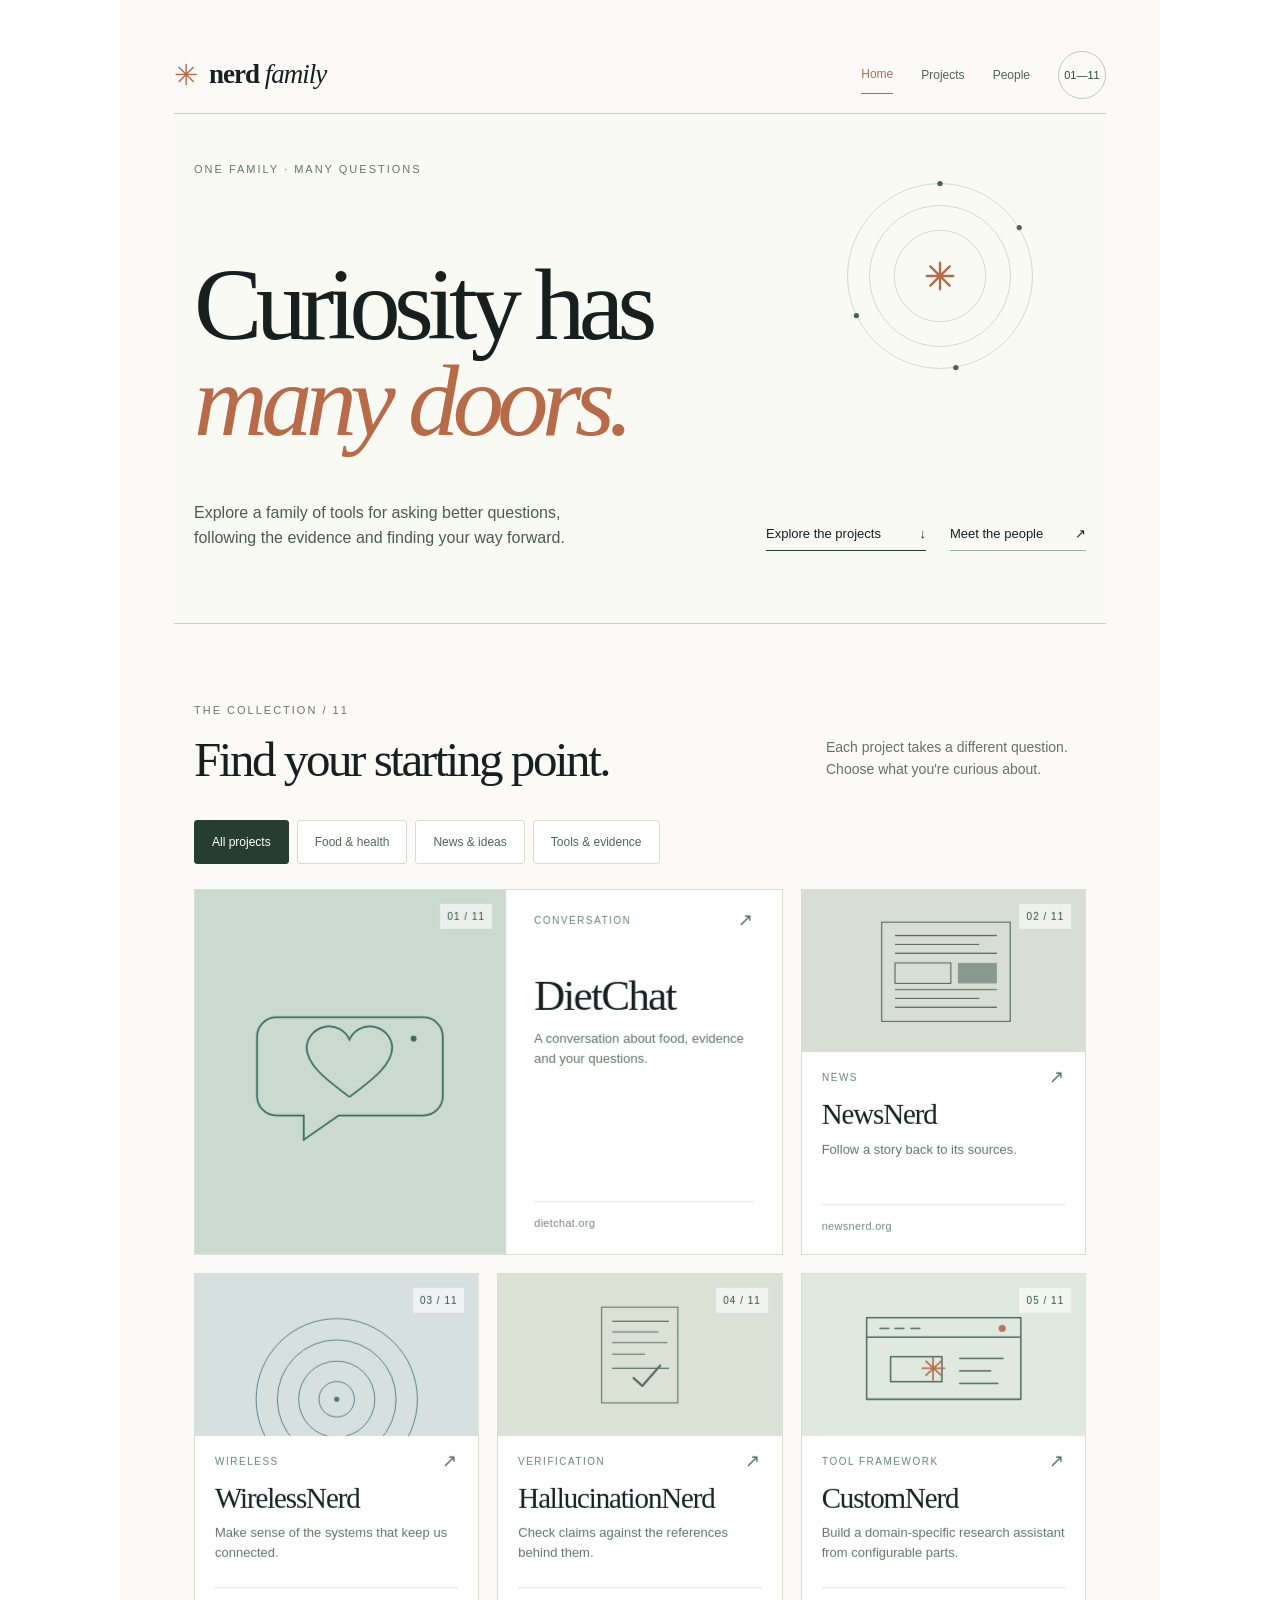
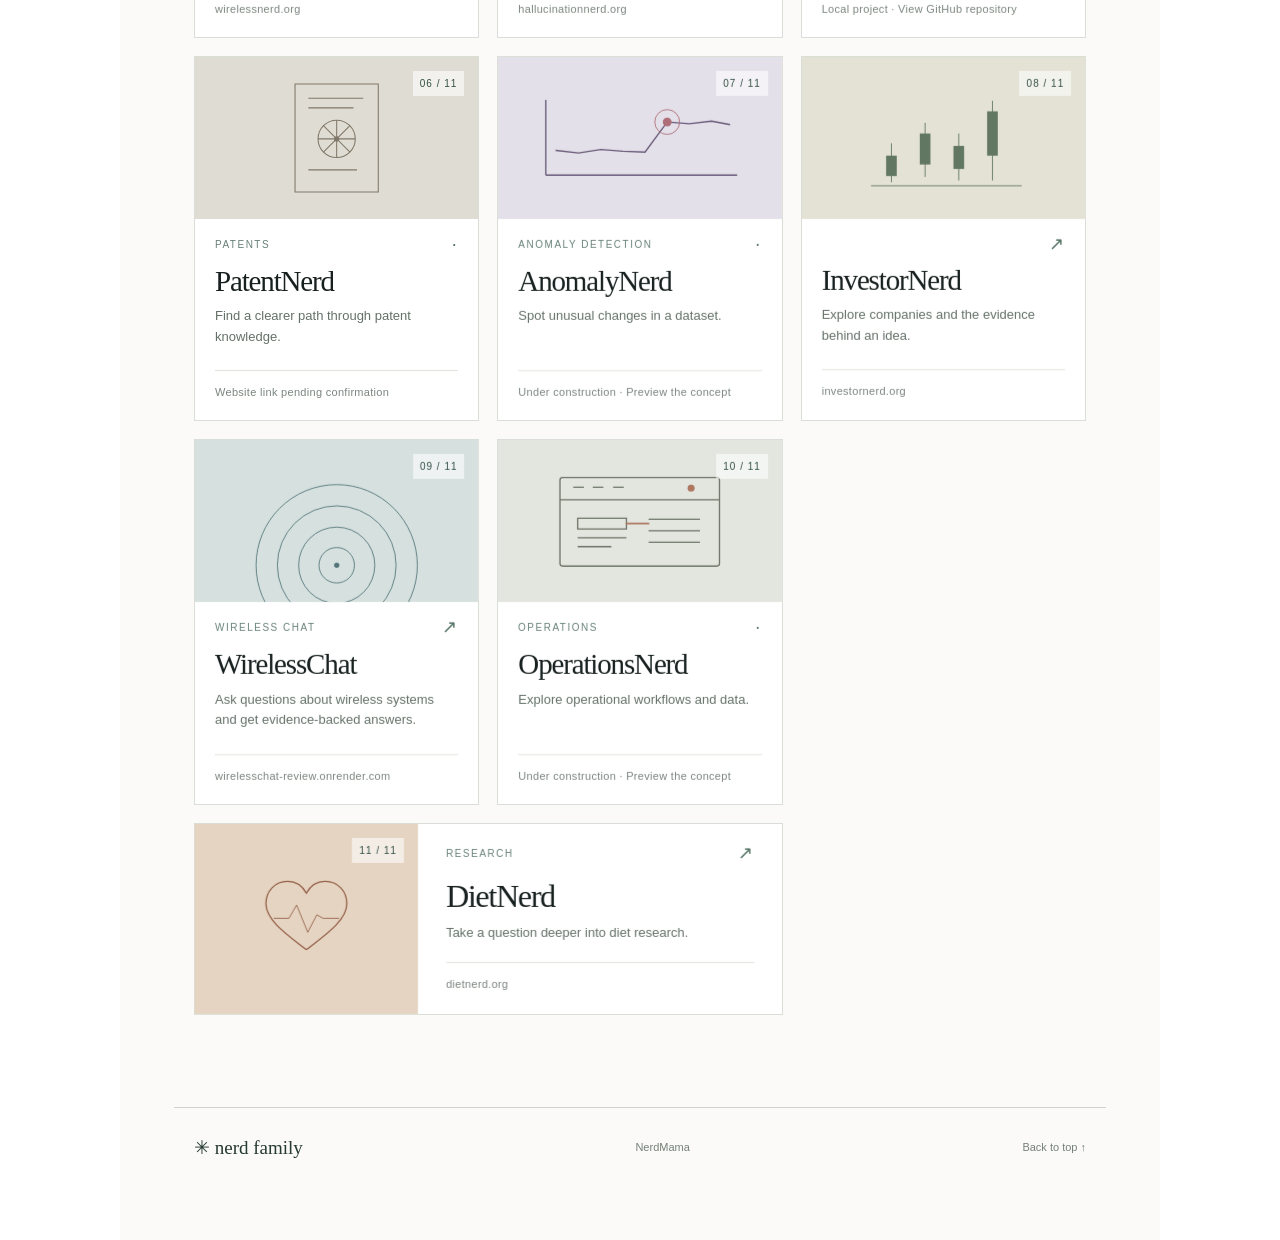
==== commit 93b08a78: "Add files via upload" ====
--- a/index.html
+++ b/index.html
@@ -1,3 +1,1702 @@
 <!DOCTYPE html>
 
-<html lang="en"><head><meta charset="utf-8"/><meta content="width=device-width,initial-scale=1" name="viewport"/><meta content="light" name="color-scheme"/><title>Nerd family - Home</title><link href="favicon.svg" rel="icon" type="image/svg+xml"/><link href="styles.css" rel="stylesheet"/></head><body><div class="file-card"><div class="site-shell"><header class="masthead"><a aria-label="Nerd family home" class="brand" href="index.html"><span class="brand-symbol">✳</span><span>nerd<span class="brand-small"> family</span></span></a><nav aria-label="Main navigation" class="mast-right"><a aria-current="page" href="index.html">Home</a><a href="index.html#projects">Projects</a><a href="people.html">People</a><span class="edition">01—11</span></nav></header><main><section class="hero" id="home"><div class="hero-top"><span class="eyebrow">ONE FAMILY · MANY QUESTIONS</span><svg aria-label="Orbiting ideas illustration" class="orbit-svg" role="img" viewbox="0 0 250 250"><g fill="none" stroke="#d0d8ce" stroke-width="1.1"><circle cx="125" cy="125" r="105"></circle><circle cx="125" cy="125" r="80"></circle><circle cx="125" cy="125" r="52"></circle></g><g class="orbit-rotator" fill="#42675a"><circle cx="125" cy="20" r="3"></circle><circle cx="215" cy="70" r="3"></circle><circle cx="143" cy="229" r="3"></circle><circle cx="30" cy="170" r="3"></circle></g><g stroke="#b76b49" stroke-linecap="round" stroke-width="2.7"><path d="M110 125h30M125 110v30M114 114l22 22M136 114l-22 22"></path></g></svg></div><h1>Curiosity has<br/><em>many doors.</em></h1><div class="hero-bottom"><p>Explore a family of tools for asking better questions, following the evidence and finding your way forward.</p><div class="hero-links"><a class="explore" href="#projects">Explore the projects <span>↓</span></a><a class="meet-link" href="people.html">Meet the people <span>↗</span></a></div></div></section><section class="catalog" id="projects"><div class="section-top"><div><span class="eyebrow">THE COLLECTION / 11</span><h2>Find your starting point.</h2></div><p>Each project takes a different question. Choose what you're curious about.</p></div><div aria-label="Filter projects" class="filters" role="group"><button aria-pressed="true" class="active" type="button">All projects</button><button aria-pressed="false" type="button">Food &amp; health</button><button aria-pressed="false" type="button">News &amp; ideas</button><button aria-pressed="false" type="button">Tools &amp; evidence</button></div><div class="project-grid"><article aria-label="DietChat: open project website in a new tab" class="project featured" data-project-url="https://dietchat.org/" tabindex="0"><div class="flip-inner"><div class="flip-front"><div class="art-frame"><div aria-hidden="true" class="art art-waves"><svg class="wave-svg" viewbox="0 0 320 170"><g fill="none" stroke="#366c5d" stroke-width="1.8"><path class="chat-outline" d="M84 29h151a20 20 0 0 1 20 20v61a20 20 0 0 1-20 20h-87l-36 25v-25H84a20 20 0 0 1-20-20V49a20 20 0 0 1 20-20z"></path><path class="chat-heart" d="M159 111c-18-14-44-31-44-51a23 23 0 0 1 44-8 23 23 0 0 1 44 8c0 20-26 37-44 51z"></path></g><circle class="chat-dot" cx="225" cy="51" fill="#366c5d" r="3"></circle></svg></div><span class="index">01 / 11</span></div><div class="project-copy"><div class="project-meta"><span>CONVERSATION</span><span aria-hidden="true" class="arrow">↗</span></div><h3>DietChat</h3><p>A conversation about food, evidence and your questions.</p><div class="domain">dietchat.org</div></div></div><div class="flip-back"><div class="flip-back-top"><span class="eyebrow">DIETCHAT / THE PROJECT</span><span class="flip-index">01 / 11</span></div><div class="flip-back-body"><figure class="project-site-shot shot-dietchat-about"><img alt="Captured DietChat About page" src="assets/dietchat-about-strip.jpg"/><figcaption>DietChat About page · Sep 27 capture</figcaption></figure><h3>A conversation about food questions</h3><p>Ask about meals, ingredients, habits and the evidence behind an answer. Follow up as your question changes.</p><div class="flip-question"><span>TRY ASKING</span><q>What should I look for in this food claim?</q></div></div></div></article><article aria-label="DietNerd: open project website in a new tab" class="project" data-project-url="https://dietnerd.org/" tabindex="0"><div class="flip-inner"><div class="flip-front"><div class="art-frame"><div aria-hidden="true" class="art art-rings"><svg class="field-svg" viewbox="0 0 320 170"><path class="diet-heart" d="M160 129C136 110 102 88 102 63c0-18 13-32 31-32 12 0 21 6 27 17 6-11 15-17 27-17 18 0 31 14 31 32 0 25-34 47-58 66z" fill="none" stroke="#935e47" stroke-width="1.8"></path><path d="M113 84h22l11-19 16 39 13-25 9 5h23" fill="none" stroke="#935e47" stroke-width="1.2"></path></svg></div><span class="index">02 / 11</span></div><div class="project-copy"><div class="project-meta"><span>RESEARCH</span><span aria-hidden="true" class="arrow">↗</span></div><h3>DietNerd</h3><p>Take a question deeper into diet research.</p><div class="domain">dietnerd.org</div></div></div><div class="flip-back"><div class="flip-back-top"><span class="eyebrow">DIETNERD / THE PROJECT</span><span class="flip-index">02 / 11</span></div><div class="flip-back-body"><figure class="project-site-shot shot-dietnerd"><img alt="Captured DietNerd question page" src="assets/dietnerd-strip.jpg"/><figcaption>DietNerd question page · Sep 27 capture</figcaption></figure><h3>Go deeper into diet research</h3><p>Explore a nutrition question through research, compare findings and see what remains uncertain.</p><div class="flip-question"><span>TRY ASKING</span><q>What does the research say about this diet?</q></div></div></div></article><article aria-label="NewsNerd: open project website in a new tab" class="project" data-project-url="http://newsnerd-prod.s3-website-us-east-1.amazonaws.com/" tabindex="0"><div class="flip-inner"><div class="flip-front"><div class="art-frame"><div aria-hidden="true" class="art art-lines"><svg class="field-svg" viewbox="0 0 320 170"><g fill="none" stroke="#496457" stroke-width="1.2"><path d="M90 30h145v112H90zM105 45h115M105 55h95M105 65h115M105 106h115M105 116h95M105 126h115"></path><path d="M105 76h63v23h-63z"></path></g><rect class="news-sweep" fill="#496457" height="23" opacity=".56" width="44" x="176" y="76"></rect></svg></div><span class="index">03 / 11</span></div><div class="project-copy"><div class="project-meta"><span>NEWS</span><span aria-hidden="true" class="arrow">↗</span></div><h3>NewsNerd</h3><p>Follow a story back to its sources.</p><div class="domain">newsnerd.org</div></div></div><div class="flip-back"><div class="flip-back-top"><span class="eyebrow">NEWSNERD / THE PROJECT</span><span class="flip-index">03 / 11</span></div><div class="flip-back-body"><div aria-label="NewsNerd screenshot held: live site shows a configuration warning" class="site-shot-held" role="img"><strong>NewsNerd</strong><span>Live capture held · configuration warning</span></div><h3>Trace a story to its sources</h3><p>Look beyond a headline. Examine where a claim came from and which sources support it.</p><div class="flip-question"><span>TRY ASKING</span><q>What are the original sources for this story?</q></div></div></div></article><article aria-label="HallucinationNerd: open project website in a new tab" class="project" data-project-url="https://hallucinationnerd.org/" tabindex="0"><div class="flip-inner"><div class="flip-front"><div class="art-frame"><div aria-hidden="true" class="art art-verify"><svg class="field-svg" viewbox="0 0 320 170"><g fill="none" stroke="#557160" stroke-width="1.2"><path d="M117 31h86v108h-86zM129 47h64M129 59h52M129 71h62M129 84h37M129 100h64"></path></g><path class="verify-check" d="M153 111l10 9 20-23" fill="none" stroke="#557160" stroke-linecap="round" stroke-linejoin="round" stroke-width="2.5"></path></svg></div><span class="index">04 / 11</span></div><div class="project-copy"><div class="project-meta"><span>VERIFICATION</span><span aria-hidden="true" class="arrow">↗</span></div><h3>HallucinationNerd</h3><p>Check claims against the references behind them.</p><div class="domain">hallucinationnerd.org</div></div></div><div class="flip-back"><div class="flip-back-top"><span class="eyebrow">HALLUCINATIONNERD / THE PROJECT</span><span class="flip-index">04 / 11</span></div><div class="flip-back-body"><figure class="project-site-shot shot-hallucinationnerd"><img alt="Captured HallucinationNerd verification page" src="assets/hallucinationnerd-strip.jpg"/><figcaption>HallucinationNerd verification page · Sep 27 capture</figcaption></figure><h3>Check an answer against references</h3><p>Review a claim and its citations side by side, then look for gaps between the wording and the evidence.</p><div class="flip-question"><span>TRY ASKING</span><q>Do these sources support this statement?</q></div></div></div></article><article aria-label="InvestorNerd: open project website in a new tab" class="project" data-project-url="https://www.investornerd.org/" tabindex="0"><div class="flip-inner"><div class="flip-front"><div class="art-frame"><div aria-hidden="true" class="art art-bars"><svg class="field-svg" viewbox="0 0 320 170"><g fill="none" stroke="#627761" stroke-width="1"><path d="M78 139h170"></path><path d="M101 91v44M139 68v61M177 80v53M215 43v90"></path></g><g fill="#627761"><rect class="candle" height="23" width="12" x="95" y="105"></rect><rect class="candle" height="35" width="12" x="133" y="80"></rect><rect class="candle" height="26" width="12" x="171" y="94"></rect><rect class="candle" height="50" width="12" x="209" y="55"></rect></g></svg></div><span class="index">05 / 11</span></div><div class="project-copy"><div class="project-meta"><span><PRIVATE_PERSON></span><span aria-hidden="true" class="arrow">↗</span></div><h3>InvestorNerd</h3><p>Explore companies and the evidence behind an idea.</p><div class="domain">investornerd.org</div></div></div><div class="flip-back"><div class="flip-back-top"><span class="eyebrow">INVESTORNERD / THE PROJECT</span><span class="flip-index">05 / 11</span></div><div class="flip-back-body"><figure class="project-site-shot shot-investornerd"><img alt="Captured InvestorNerd landing page" src="assets/investornerd-strip.jpg"/><figcaption>InvestorNerd landing page · Sep 27 capture</figcaption></figure><h3>Explore the evidence behind an idea</h3><p>Investigate a company or investing question through the available sources. Compare the case with its uncertainties.</p><div class="flip-question"><span>TRY ASKING</span><q>What supports this company thesis?</q></div></div></div></article><article aria-label="PatentNerd: website link not yet confirmed" class="project" data-link-pending="true" tabindex="0"><div class="flip-inner"><div class="flip-front"><div class="art-frame"><div aria-hidden="true" class="art art-patent"><svg class="field-svg" viewbox="0 0 320 170"><g fill="none" stroke="#81786a" stroke-width="1.2"><path d="M113 24h94v122h-94zM128 40h62M128 51h51M128 121h55"></path><circle cx="160" cy="86" r="21"></circle><path d="M160 65v42M139 86h42M145 71l30 30M175 71l-30 30"></path></g><circle class="blueprint-dot" cx="160" cy="86" fill="#81786a" r="3"></circle></svg></div><span class="index">06 / 11</span></div><div class="project-copy"><div class="project-meta"><span>PATENTS</span><span aria-hidden="true" class="arrow">·</span></div><h3>PatentNerd</h3><p>Find a clearer path through patent knowledge.</p><div class="domain">Website link pending confirmation</div></div></div><div class="flip-back"><div class="flip-back-top"><span class="eyebrow">PATENTNERD / THE PROJECT</span><span class="flip-index">06 / 11</span></div><div class="flip-back-body"><h3>Explore patent knowledge</h3><p>Start with an invention or technical question, then look through patent information for related ideas.</p><div class="flip-question"><span>TRY ASKING</span><q>What patents relate to this idea?</q></div></div><button aria-label="Show front of PatentNerd card" class="flip-close" type="button">Back to card ↶</button></div></div></article><article aria-label="WirelessNerd: open project website in a new tab" class="project" data-project-url="https://wirelessnerd.org/" tabindex="0"><div class="flip-inner"><div class="flip-front"><div class="art-frame"><div aria-hidden="true" class="art art-signal"><svg class="signal-svg" viewbox="0 0 320 170"><g fill="none" stroke="#55777a" stroke-width="1"><circle class="signal-ring" cx="160" cy="135" r="20" style="animation-delay:0ms"></circle><circle class="signal-ring" cx="160" cy="135" r="43" style="animation-delay:300ms"></circle><circle class="signal-ring" cx="160" cy="135" r="67" style="animation-delay:600ms"></circle><circle class="signal-ring" cx="160" cy="135" r="91" style="animation-delay:900ms"></circle></g><circle cx="160" cy="135" fill="#55777a" r="3"></circle></svg></div><span class="index">07 / 11</span></div><div class="project-copy"><div class="project-meta"><span>WIRELESS</span><span aria-hidden="true" class="arrow">↗</span></div><h3>WirelessNerd</h3><p>Make sense of the systems that keep us connected.</p><div class="domain">wirelessnerd.org</div></div></div><div class="flip-back"><div class="flip-back-top"><span class="eyebrow">WIRELESSNERD / THE PROJECT</span><span class="flip-index">07 / 11</span></div><div class="flip-back-body"><figure class="project-site-shot shot-wirelessnerd"><img alt="Captured WirelessNerd question page" src="assets/wirelessnerd-strip.jpg"/><figcaption>WirelessNerd question page · Sep 27 capture</figcaption></figure><h3>Understand wireless systems</h3><p>Explore how wireless systems work, from signals and networks to the technology that keeps devices connected.</p><div class="flip-question"><span>TRY ASKING</span><q>How does this wireless system work?</q></div></div></div></article><article aria-label="AnomalyNerd: flip to view violet UI preview; no destination link" aria-pressed="false" class="project preview-flip" data-link-pending="true" role="button" tabindex="0"><div class="flip-inner"><div class="flip-front"><div class="art-frame"><div aria-hidden="true" class="art art-anomaly"><svg class="field-svg" viewbox="0 0 320 170"><g fill="none" stroke="#685a79" stroke-width="1.5"><path d="M54 127H270M54 42v85"></path><path class="anomaly-line" d="M65 99L91 102 116 98 141 100 166 101 191 67 216 69 241 66 262 70"></path></g><circle cx="191" cy="67" fill="#ae6d78" r="5"></circle><circle class="anomaly-ping" cx="191" cy="67" fill="none" r="14" stroke="#ae6d78" stroke-width="1"></circle></svg></div><span class="index">08 / 11</span></div><div class="project-copy"><div class="project-meta"><span>ANOMALY DETECTION</span><span aria-hidden="true" class="arrow">·</span></div><h3>AnomalyNerd</h3><p>Spot unusual changes in a dataset.</p><div class="domain">Under construction · Preview the concept</div></div></div><div class="flip-back"><div class="flip-back-top"><span class="eyebrow">ANOMALYNERD / IN DEVELOPMENT</span><span class="flip-index">08 / 11</span></div><div class="flip-back-body"><figure class="project-site-shot shot-anomalynerd"><img alt="Violet AnomalyNerd local workspace UI preview, September 27" src="assets/anomalynerd-violet-strip.jpg"/><figcaption>Violet UI preview · local mock</figcaption></figure><h3>Find what changed.</h3><p>A new project being built to inspect datasets and flag patterns that deserve a closer look.</p><div class="flip-question"><span>STATUS</span><q>Under construction</q></div></div><button aria-label="Show front of AnomalyNerd card" class="flip-close" type="button">Back to card ↶</button></div></div></article><article aria-label="OperationsNerd: flip to view prototype queue preview; no destination link" aria-pressed="false" class="project preview-flip" data-link-pending="true" role="button" tabindex="0"><div class="flip-inner"><div class="flip-front"><div class="art-frame"><div aria-hidden="true" class="art art-operations"><svg class="field-svg" viewbox="0 0 320 170"><g fill="none" stroke="#6d7467" stroke-width="1.5"><rect height="100" rx="3" width="180" x="70" y="36"></rect><path d="M70 61h180M85 47h12M107 47h12M130 47h12M90 82h55v12H90zM90 104h55M90 114h38M170 83h58M170 96h58M170 109h58"></path></g><circle cx="218" cy="48" fill="#ae7860" r="4"></circle><path class="operations-flow" d="M145 88h25" fill="none" stroke="#ae7860" stroke-linecap="round" stroke-width="2"></path></svg></div><span class="index">09 / 11</span></div><div class="project-copy"><div class="project-meta"><span>OPERATIONS</span><span aria-hidden="true" class="arrow">·</span></div><h3>OperationsNerd</h3><p>Explore operational workflows and data.</p><div class="domain">Under construction · Preview the concept</div></div></div><div class="flip-back"><div class="flip-back-top"><span class="eyebrow">OPERATIONSNERD / IN DEVELOPMENT</span><span class="flip-index">09 / 11</span></div><div class="flip-back-body"><figure class="project-site-shot shot-operationsnerd"><img alt="OperationsNerd light-theme approval queue prototype preview" src="assets/operationsnerd-queue-strip.jpg"/><figcaption>Approval queue · prototype demo</figcaption></figure><h3>Operations, made clearer.</h3><p>An in-progress project. More detail will follow when the site is ready.</p><div class="flip-question"><span>STATUS</span><q>Under construction</q></div></div><button aria-label="Show front of OperationsNerd card" class="flip-close" type="button">Back to card ↶</button></div></div></article><article aria-label="CustomNerd: open verified GitHub repository in a new tab" class="project" data-project-url="https://github.com/Harsh23Kashyap/Custom-Nerd" tabindex="0"><div class="flip-inner"><div class="flip-front"><div class="art-frame"><div aria-hidden="true" class="art art-custom"><svg class="field-svg" viewbox="0 0 320 170"><g fill="none" stroke="#526b62" stroke-linecap="round" stroke-linejoin="round" stroke-width="1.7"><path d="M73 43h174v92H73zM73 65h174M88 55h10M105 55h10M123 55h10M100 87h58v28h-58zM178 89h49M178 103h35M178 117h43"></path></g><path class="custom-spark" d="M148 88v25M136 100h25M140 92l17 16M157 92l-17 16" stroke="#b47755" stroke-linecap="round" stroke-width="2"></path><circle cx="226" cy="55" fill="#b47755" r="4"></circle></svg></div><span class="index">10 / 11</span></div><div class="project-copy"><div class="project-meta"><span>TOOL FRAMEWORK</span><span aria-hidden="true" class="arrow">↗</span></div><h3>CustomNerd</h3><p>Build a domain-specific research assistant from configurable parts.</p><div class="domain">Local project · View GitHub repository</div></div></div><div class="flip-back"><div class="flip-back-top"><span class="eyebrow">CUSTOMNERD / THE PROJECT</span><span class="flip-index">10 / 11</span></div><div class="flip-back-body"><figure class="project-site-shot shot-customnerd"><img alt="Homepage UI preview from the CustomNerd GitHub README" src="assets/customnerd-homepage-strip.jpg"/><figcaption>CustomNerd homepage · README image</figcaption></figure><h3>Adapt the engine to your subject</h3><p>A locally run, configurable research assistant framework. Explore the source, setup and domain examples in its GitHub repository.</p><div class="flip-question"><span>EXPLORE</span><q>How would this work for my topic?</q></div></div></div></article><article aria-label="WirelessChat: open project website in a new tab" class="project" data-project-url="https://wirelesschat-review.onrender.com/" tabindex="0"><div class="flip-inner"><div class="flip-front"><div class="art-frame"><div aria-hidden="true" class="art art-signal"><svg class="signal-svg" viewbox="0 0 320 170"><g fill="none" stroke="#55777a" stroke-width="1"><circle class="signal-ring" cx="160" cy="135" r="20" style="animation-delay:0ms"></circle><circle class="signal-ring" cx="160" cy="135" r="43" style="animation-delay:300ms"></circle><circle class="signal-ring" cx="160" cy="135" r="67" style="animation-delay:600ms"></circle><circle class="signal-ring" cx="160" cy="135" r="91" style="animation-delay:900ms"></circle></g><circle cx="160" cy="135" fill="#55777a" r="3"></circle></svg></div><span class="index">11 / 11</span></div><div class="project-copy"><div class="project-meta"><span>WIRELESS CHAT</span><span aria-hidden="true" class="arrow">↗</span></div><h3>WirelessChat</h3><p>Ask questions about wireless systems and get evidence-backed answers.</p><div class="domain">wirelesschat-review.onrender.com</div></div></div><div class="flip-back"><div class="flip-back-top"><span class="eyebrow">WIRELESSCHAT / THE PROJECT</span><span class="flip-index">11 / 11</span></div><div class="flip-back-body"><h3>Chat about wireless systems</h3><p>A chat interface for wireless questions, from signals and networks to the technology that keeps devices connected.</p><div class="flip-question"><span>TRY ASKING</span><q>How does this wireless system work?</q></div></div></div></div></article></div></section></main><footer><span class="footer-mark">✳ nerd family</span><span>NerdMama</span><a href="#top">Back to top ↑</a></footer></div></div><script defer src="script.js"></script></body></html>
+<html lang="en"><head><meta charset="utf-8"/><meta content="width=device-width,initial-scale=1" name="viewport"/><meta content="light" name="color-scheme"/><title>Nerd family - Home</title><link href="favicon.svg" rel="icon" type="image/svg+xml"/><style>
+html,body{margin:0;min-height:100%;}body{background:#fff;color:#251f21}.file-card{box-sizing:border-box;width:100%;max-width:1040px;margin:0 auto;padding:36px;background:#fbfaf9;display:flex;flex-direction:column;gap:48px}.file-card>*{min-width:0}.file-card a{color:inherit}@media(max-width:767px){.file-card{padding:24px}}
+
+html {
+  scroll-behavior: smooth;
+}
+html,
+body,
+#root {
+  margin: 0;
+  min-height: 100%;
+}
+body {
+  background: #fff;
+  color: #17201f;
+}
+.site-shell {
+  font-family:
+    Arial,
+    Helvetica,
+    sans-serif;
+  max-width: 1180px;
+  margin: auto;
+  padding: 0 18px;
+}
+.site-shell * {
+  box-sizing: border-box;
+}
+.masthead {
+  height: 78px;
+  display: flex;
+  align-items: center;
+  justify-content: space-between;
+  border-bottom: 1px solid #ccd1c9;
+}
+.brand {
+  display: flex;
+  gap: 12px;
+  align-items: center;
+  font-family: Georgia, serif;
+  font-weight: bold;
+  font-size: 27px;
+  letter-spacing: -1px;
+}
+.brand-symbol {
+  font-family: Arial;
+  font-size: 29px;
+  font-weight: normal;
+  color: #b76b49;
+}
+.brand-small {
+  font-weight: normal;
+  font-style: italic;
+}
+.mast-right {
+  display: flex;
+  gap: 28px;
+  align-items: center;
+  font: 10px Arial, sans-serif;
+  letter-spacing: 1.5px;
+  color: #63706b;
+}
+.edition {
+  border: 1px solid #bdc7bf;
+  border-radius: 50%;
+  width: 48px;
+  height: 48px;
+  display: grid;
+  place-items: center;
+  letter-spacing: 0;
+  font-size: 11px;
+  color: #31443b;
+}
+.hero {
+  min-height: 510px;
+  border-bottom: 1px solid #cdd3ca;
+  position: relative;
+  padding: 49px 20px 48px;
+  background: #fafaf5;
+}
+.hero-top {
+  display: flex;
+  justify-content: space-between;
+}
+.eyebrow {
+  font: 11px Arial, sans-serif;
+  letter-spacing: 2px;
+  color: #69756f;
+}
+.orbit {
+  position: absolute;
+  right: 7%;
+  top: 47px;
+  width: 230px;
+  height: 230px;
+  border: 1px solid #d8dcd2;
+  border-radius: 50%;
+  transform: rotate(-20deg);
+}
+.orbit:before,
+.orbit:after {
+  content: "";
+  position: absolute;
+  border: 1px solid #d8dcd2;
+  border-radius: 50%;
+}
+.orbit:before {
+  inset: 26px;
+}
+.orbit:after {
+  inset: 63px;
+}
+.orbit b {
+  position: absolute;
+  left: 87px;
+  top: 72px;
+  font: 50px Arial;
+  color: #b76b49;
+  transform: rotate(20deg);
+  font-weight: normal;
+}
+.orbit i {
+  position: absolute;
+  width: 6px;
+  height: 6px;
+  background: #4e6b60;
+  border-radius: 50%;
+}
+.orbit i:nth-of-type(1) {
+  top: 7px;
+  left: 92px;
+}
+.orbit i:nth-of-type(2) {
+  right: 8px;
+  top: 113px;
+}
+.orbit i:nth-of-type(3) {
+  bottom: 5px;
+  left: 120px;
+}
+.orbit i:nth-of-type(4) {
+  left: 30px;
+  bottom: 52px;
+}
+.hero h1 {
+  font:
+    normal clamp(58px, 8vw, 112px)/.94 Georgia,
+    "Times New Roman",
+    serif;
+  letter-spacing: -.065em;
+  margin: 82px 0 50px;
+  max-width: 850px;
+  position: relative;
+}
+.hero h1 em {
+  font-weight: normal;
+  color: #b76b49;
+}
+.hero-bottom {
+  display: flex;
+  justify-content: space-between;
+  align-items: end;
+  gap: 30px;
+}
+.hero-bottom p {
+  font-size: 16px;
+  line-height: 1.6;
+  max-width: 410px;
+  margin: 0;
+  color: #4e5a54;
+}
+.explore {
+  font-size: 13px;
+  color: #263a30;
+  border-bottom: 1px solid #263a30;
+  text-decoration: none;
+  padding-bottom: 9px;
+  min-width: 160px;
+  display: flex;
+  justify-content: space-between;
+}
+.catalog {
+  padding: 76px 20px 92px;
+}
+.section-top {
+  display: flex;
+  justify-content: space-between;
+  align-items: end;
+  gap: 35px;
+}
+.section-top h2 {
+  font: normal 49px/1.05 Georgia, serif;
+  letter-spacing: -.05em;
+  margin: 16px 0 0;
+}
+.section-top p {
+  font-size: 14px;
+  line-height: 1.6;
+  max-width: 260px;
+  color: #66716a;
+  margin: 0 0 5px;
+}
+.filters {
+  display: flex;
+  gap: 8px;
+  flex-wrap: wrap;
+  margin: 35px 0 25px;
+}
+.filters button {
+  font: 12px Arial;
+  color: #56645b;
+  background: #fff;
+  border: 1px solid #d6dcd4;
+  padding: 12px 17px;
+  border-radius: 3px;
+  cursor: pointer;
+  min-height: 44px;
+}
+.filters button.active {
+  background: #263d34;
+  border-color: #263d34;
+  color: #fff;
+}
+.filters button:hover:not(.active) {
+  border-color: #263d34;
+  color: #263d34;
+}
+.project-grid {
+  display: grid;
+  grid-template-columns: repeat(3, minmax(0, 1fr));
+  gap: 18px;
+}
+.project {
+  min-width: 0;
+  border: 1px solid #d9dfd6;
+  background: #fff;
+  transition: transform .25s ease, box-shadow .25s ease;
+}
+.project:hover {
+  transform: translateY(-3px);
+  box-shadow: 0 10px 25px #20352813;
+}
+.art-frame {
+  height: 162px;
+  position: relative;
+  overflow: hidden;
+  background: #e4e8df;
+}
+.index {
+  position: absolute;
+  right: 14px;
+  top: 14px;
+  font: 10px Arial;
+  letter-spacing: 1px;
+  background: #fff9;
+  padding: 7px;
+  color: #345044;
+}
+.art {
+  height: 100%;
+  width: 100%;
+  position: relative;
+  overflow: hidden;
+}
+.art-inner {
+  width: 100%;
+  height: 100%;
+  position: relative;
+}
+.art i {
+  position: absolute;
+  display: block;
+}
+.art-waves {
+  background: #cadad0;
+}
+.art-waves i {
+  width: 230px;
+  height: 230px;
+  border: 1.5px solid #366c5d;
+  border-radius: 50%;
+  top: 35px;
+  left: 25%;
+}
+.art-waves i:nth-child(2) {
+  top: 47px;
+  left: 29%;
+}
+.art-waves i:nth-child(3) {
+  top: 59px;
+  left: 33%;
+}
+.art-waves i:nth-child(4) {
+  top: 71px;
+  left: 37%;
+}
+.art-waves i:nth-child(5) {
+  top: 83px;
+  left: 41%;
+}
+.art-rings {
+  background: #e5d4c1;
+}
+.art-rings i {
+  width: 120px;
+  height: 120px;
+  border: 1.5px solid #935e47;
+  border-radius: 50%;
+  top: 20px;
+  left: calc(50% - 60px);
+}
+.art-rings i:nth-child(2) {
+  transform: scale(.75);
+}
+.art-rings i:nth-child(3) {
+  transform: scale(.5);
+}
+.art-rings i:nth-child(4) {
+  transform: scale(.25);
+  background: #935e47;
+}
+.art-lines {
+  background: #d9ded4;
+}
+.art-lines i {
+  width: 140%;
+  height: 1px;
+  background: #496457;
+  top: 25%;
+  left: -20%;
+  transform: rotate(-12deg);
+}
+.art-lines i:nth-child(2) {
+  top: 38%;
+  transform: rotate(11deg);
+}
+.art-lines i:nth-child(3) {
+  top: 51%;
+}
+.art-lines i:nth-child(4) {
+  top: 65%;
+  transform: rotate(11deg);
+}
+.art-lines i:nth-child(5) {
+  top: 78%;
+}
+.art-globe {
+  background: #d4dedb;
+}
+.art-globe i {
+  width: 125px;
+  height: 125px;
+  border: 1px solid #426a68;
+  border-radius: 50%;
+  top: 18px;
+  left: calc(50% - 62px);
+}
+.art-globe i:nth-child(2) {
+  transform: scaleX(.45);
+}
+.art-globe i:nth-child(3) {
+  height: 1px;
+  top: 58px;
+}
+.art-globe i:nth-child(4) {
+  height: 1px;
+  top: 97px;
+}
+.art-pulse {
+  background: #e7d9d1;
+}
+.art-pulse i {
+  width: 15%;
+  height: 1px;
+  background: #a66c51;
+  left: 8%;
+  top: 50%;
+}
+.art-pulse i:nth-child(2) {
+  height: 50px;
+  width: 1px;
+  left: 23%;
+  top: 28%;
+  transform: rotate(20deg);
+}
+.art-pulse i:nth-child(3) {
+  height: 85px;
+  width: 1px;
+  left: 40%;
+  top: 28%;
+  transform: rotate(-32deg);
+}
+.art-pulse i:nth-child(4) {
+  height: 50px;
+  width: 1px;
+  left: 65%;
+  top: 31%;
+  transform: rotate(28deg);
+}
+.art-pulse i:nth-child(5) {
+  left: 80%;
+}
+.art-verify {
+  background: #dce1d5;
+}
+.art-verify i {
+  width: 90px;
+  height: 90px;
+  border: 1px solid #557160;
+  top: 35px;
+  left: calc(50% - 45px);
+  transform: rotate(45deg);
+}
+.art-verify i:nth-child(2) {
+  width: 40px;
+  height: 40px;
+  top: 60px;
+  left: calc(50% - 20px);
+  background: #557160;
+}
+.art-verify i:nth-child(n+3) {
+  display: none;
+}
+.art-bars {
+  background: #e3e2d4;
+}
+.art-bars i {
+  width: 18px;
+  height: 32px;
+  background: #627761;
+  bottom: 25px;
+  left: 30%;
+}
+.art-bars i:nth-child(2) {
+  height: 70px;
+  left: 40%;
+}
+.art-bars i:nth-child(3) {
+  height: 53px;
+  left: 50%;
+}
+.art-bars i:nth-child(4) {
+  height: 100px;
+  left: 60%;
+}
+.art-bars i:nth-child(5) {
+  height: 79px;
+  left: 70%;
+}
+.art-patent {
+  background: #dfddd3;
+}
+.art-patent i {
+  border: 1px solid #81786a;
+  width: 83px;
+  height: 105px;
+  top: 28px;
+  left: calc(50% - 42px);
+}
+.art-patent i:nth-child(2) {
+  width: 65px;
+  height: 1px;
+  top: 57px;
+  left: calc(50% - 32px);
+}
+.art-patent i:nth-child(3) {
+  width: 65px;
+  height: 1px;
+  top: 75px;
+  left: calc(50% - 32px);
+}
+.art-patent i:nth-child(4) {
+  width: 45px;
+  height: 1px;
+  top: 93px;
+  left: calc(50% - 32px);
+}
+.art-patent i:nth-child(5) {
+  display: none;
+}
+.art-signal {
+  background: #d5e0df;
+}
+.art-signal i {
+  border: 1px solid #55777a;
+  border-radius: 50%;
+  width: 38px;
+  height: 38px;
+  top: 100px;
+  left: calc(50% - 19px);
+}
+.art-signal i:nth-child(2) {
+  width: 90px;
+  height: 90px;
+  top: 74px;
+  left: calc(50% - 45px);
+}
+.art-signal i:nth-child(3) {
+  width: 145px;
+  height: 145px;
+  top: 47px;
+  left: calc(50% - 72px);
+}
+.art-signal i:nth-child(4) {
+  width: 200px;
+  height: 200px;
+  top: 20px;
+  left: calc(50% - 100px);
+}
+.art-signal i:nth-child(5) {
+  display: none;
+}
+.project-copy {
+  padding: 20px 20px 22px;
+}
+.project-meta {
+  display: flex;
+  justify-content: space-between;
+  color: #668076;
+  font-size: 10px;
+  letter-spacing: 1.5px;
+}
+.arrow {
+  font-size: 18px;
+  line-height: 10px;
+  color: #547365;
+}
+.project h3 {
+  font: normal 29px/1.15 Georgia, serif;
+  letter-spacing: -.04em;
+  margin: 15px 0 8px;
+}
+.project p {
+  font-size: 13px;
+  line-height: 1.55;
+  color: #647168;
+  margin: 0;
+  min-height: 42px;
+}
+.domain {
+  font: 11px Arial;
+  letter-spacing: .3px;
+  color: #7b857e;
+  border-top: 1px solid #e0e4dd;
+  margin-top: 22px;
+  padding-top: 15px;
+}
+.featured {
+  grid-column: span 2;
+  display: grid;
+  grid-template-columns: 53% 47%;
+  min-height: 263px;
+}
+.featured .art-frame {
+  height: auto;
+  min-height: 263px;
+}
+.featured .art-waves i {
+  width: 360px;
+  height: 360px;
+  top: 25px;
+}
+.featured .art-waves i:nth-child(2) {
+  top: 40px;
+}
+.featured .art-waves i:nth-child(3) {
+  top: 55px;
+}
+.featured .art-waves i:nth-child(4) {
+  top: 70px;
+}
+.featured .art-waves i:nth-child(5) {
+  top: 85px;
+}
+.featured .project-copy {
+  display: flex;
+  flex-direction: column;
+  padding: 25px 28px;
+}
+.featured h3 {
+  font-size: 43px;
+  margin-top: 45px;
+}
+.featured .domain {
+  margin-top: auto;
+}
+footer {
+  border-top: 1px solid #cdd3ca;
+  padding: 28px 20px 45px;
+  display: flex;
+  justify-content: space-between;
+  gap: 16px;
+  align-items: center;
+  font-size: 11px;
+  color: #758077;
+}
+.footer-mark {
+  font: 19px Georgia, serif;
+  color: #253a31;
+}
+footer a {
+  color: #314b3d;
+  text-decoration: none;
+}
+@media (max-width: 760px) {
+  .site-shell {
+    padding: 0 6px;
+  }
+  .masthead {
+    height: 63px;
+    padding: 0 14px;
+  }
+  .brand {
+    font-size: 21px;
+  }
+  .brand-symbol {
+    font-size: 23px;
+  }
+  .mast-right > span:first-child {
+    display: none;
+  }
+  .edition {
+    width: 39px;
+    height: 39px;
+    font-size: 9px;
+  }
+  .hero {
+    min-height: 490px;
+    padding: 36px 18px 33px;
+  }
+  .orbit {
+    width: 130px;
+    height: 130px;
+    right: 5%;
+    top: 62px;
+  }
+  .orbit:before {
+    inset: 17px;
+  }
+  .orbit:after {
+    inset: 39px;
+  }
+  .orbit b {
+    font-size: 30px;
+    left: 48px;
+    top: 36px;
+  }
+  .hero h1 {
+    font-size: clamp(50px, 12vw, 78px);
+    margin: 157px 0 34px;
+    line-height: .97;
+  }
+  .hero-bottom {
+    display: block;
+  }
+  .hero-bottom p {
+    font-size: 14px;
+    line-height: 1.55;
+    max-width: 320px;
+  }
+  .explore {
+    margin-top: 22px;
+    max-width: 200px;
+  }
+  .catalog {
+    padding: 49px 18px 60px;
+  }
+  .section-top {
+    display: block;
+  }
+  .section-top h2 {
+    font-size: 37px;
+  }
+  .section-top p {
+    font-size: 13px;
+    margin-top: 13px;
+  }
+  .filters {
+    margin: 24px 0 20px;
+    gap: 7px;
+  }
+  .filters button {
+    padding: 10px 12px;
+    font-size: 11px;
+  }
+  .project-grid {
+    grid-template-columns: 1fr;
+    gap: 14px;
+  }
+  .featured {
+    grid-column: auto;
+    display: block;
+    min-height: 0;
+  }
+  .featured .art-frame {
+    min-height: 0;
+    height: 162px;
+  }
+  .featured .project-copy {
+    padding: 20px;
+    display: block;
+  }
+  .featured h3 {
+    font-size: 29px;
+    margin: 15px 0 8px;
+  }
+  .featured .domain {
+    margin-top: 22px;
+  }
+  .project h3 {
+    font-size: 27px;
+  }
+  footer {
+    padding: 25px 18px 35px;
+    align-items: start;
+    flex-wrap: wrap;
+    line-height: 1.5;
+  }
+  footer span:nth-child(2) {
+    order: 3;
+    width: 100%;
+  }
+}
+@media (min-width: 761px) {
+  .project-grid:has(.featured) > .project:last-child {
+    grid-column: span 3;
+    display: grid;
+    grid-template-columns: 38% 62%;
+    min-height: 180px;
+  }
+  .project-grid:has(.featured) > .project:last-child .art-frame {
+    height: auto;
+    min-height: 180px;
+  }
+  .project-grid:has(.featured) > .project:last-child .project-copy {
+    padding: 22px 28px;
+    display: flex;
+    flex-direction: column;
+  }
+  .project-grid:has(.featured) > .project:last-child h3 {
+    margin: 22px 0 6px;
+  }
+  .project-grid:has(.featured) > .project:last-child p {
+    min-height: 0;
+  }
+  .project-grid:has(.featured) > .project:last-child .domain {
+    margin-top: auto;
+  }
+}
+.mast-right a {
+  color: #506259;
+  text-decoration: none;
+  font-size: 12px;
+  letter-spacing: 0;
+  text-transform: none;
+  padding: 12px 0;
+}
+.mast-right a:hover {
+  color: #b76b49;
+}
+.about {
+  background: #edf1ea;
+  border-top: 1px solid #cfd8ce;
+  padding: 65px 20px 80px;
+  display: grid;
+  grid-template-columns: 39% 61%;
+  gap: 30px;
+}
+.about h2 {
+  font: normal 52px/1.05 Georgia, serif;
+  letter-spacing: -.05em;
+  margin: 20px 0;
+}
+.about-intro p {
+  font-size: 15px;
+  line-height: 1.65;
+  color: #5c6960;
+  max-width: 350px;
+}
+.about-list {
+  padding-right: 30px;
+}
+.about-row {
+  display: grid;
+  grid-template-columns: 42% 58%;
+  border-bottom: 1px solid #cdd6cc;
+  padding: 13px 0;
+  gap: 10px;
+  font-size: 12px;
+  line-height: 1.35;
+  color: #63736a;
+}
+.about-row strong {
+  font: normal 18px Georgia, serif;
+  color: #273a31;
+}
+.about-head {
+  font-size: 10px;
+  letter-spacing: 1.3px;
+  padding-top: 0;
+  color: #687d72;
+}
+.credits-note {
+  font-size: 11px;
+  color: #66776c;
+  line-height: 1.5;
+  margin: 18px 0 0;
+}
+@media (max-width: 760px) {
+  .mast-right {
+    gap: 10px;
+  }
+  .mast-right a {
+    font-size: 10px;
+  }
+  .edition {
+    display: none;
+  }
+  .about {
+    display: block;
+    padding: 50px 18px;
+  }
+  .about h2 {
+    font-size: 39px;
+  }
+  .about-intro p {
+    font-size: 13px;
+  }
+  .about-list {
+    padding: 20px 0 0;
+  }
+  .about-row {
+    grid-template-columns: 42% 58%;
+    font-size: 11px;
+  }
+  .about-row strong {
+    font-size: 15px;
+  }
+}
+.concept-note {
+  font-size: 12px;
+  line-height: 1.5;
+  color: #66736b;
+  border-left: 2px solid #bd8b70;
+  padding: 3px 0 3px 12px;
+  margin: 0 0 20px;
+  max-width: 720px;
+}
+.alias {
+  font: 11px Arial;
+  color: #a2694f;
+  margin-top: 12px;
+}
+.project .alias + .domain {
+  margin-top: 11px;
+}
+.orbit-image {
+  position: absolute;
+  right: 6%;
+  top: 42px;
+  width: 220px;
+  height: 240px;
+  object-fit: cover;
+  mix-blend-mode: multiply;
+}
+@media (max-width: 760px) {
+  .orbit-image {
+    width: 130px;
+    height: 145px;
+    right: 4%;
+    top: 55px;
+  }
+}
+.hero-links {
+  display: flex;
+  gap: 24px;
+  align-items: center;
+}
+.meet-link {
+  font-size: 13px;
+  color: #556c5c;
+  text-decoration: none;
+  border-bottom: 1px solid #9cae9f;
+  padding-bottom: 9px;
+  min-width: 136px;
+  display: flex;
+  justify-content: space-between;
+}
+.meet-link:hover,
+.explore:hover {
+  color: #a65f40;
+  border-color: #a65f40;
+}
+.mast-right a:focus-visible,
+.explore:focus-visible,
+.meet-link:focus-visible,
+.filters button:focus-visible,
+footer a:focus-visible {
+  outline: 2px solid #af6548;
+  outline-offset: 3px;
+}
+.about {
+  position: relative;
+}
+.about-asterisk {
+  font: normal 49px Georgia, serif;
+  color: #af694c;
+  margin: 6px 0 0;
+}
+.about-intro {
+  position: relative;
+}
+.about-intro p {
+  margin-top: 8px;
+}
+.art-inner {
+  transition: transform .5s ease;
+}
+.project:hover .art-inner {
+  transform: scale(1.05);
+}
+.orbit-image {
+  animation: orbit-settle 1.1s cubic-bezier(.2, .7, .2, 1) both;
+}
+@keyframes orbit-settle {
+  from {
+    opacity: 0;
+    transform: translateY(12px) rotate(-8deg);
+  }
+  to {
+    opacity: 1;
+    transform: translateY(0) rotate(0);
+  }
+}
+@media (max-width: 760px) {
+  .hero-links {
+    display: flex;
+    flex-wrap: wrap;
+    gap: 13px 24px;
+    align-items: start;
+    margin-top: 23px;
+  }
+  .hero-links .explore {
+    margin-top: 0;
+  }
+  .meet-link {
+    font-size: 13px;
+    min-width: 145px;
+  }
+  .about-asterisk {
+    font-size: 37px;
+  }
+}
+@media (max-width: 380px) {
+  .hero-links {
+    display: block;
+  }
+  .meet-link {
+    margin-top: 15px;
+    max-width: 175px;
+  }
+}
+@media (prefers-reduced-motion: reduce) {
+  html {
+    scroll-behavior: auto;
+  }
+  .project,
+  .art-inner,
+  .orbit-image {
+    transition: none !important;
+    animation: none !important;
+  }
+  .project:hover,
+  .project:hover .art-inner {
+    transform: none;
+  }
+}
+.orbit-image {
+  animation: none;
+}
+.orbit-svg {
+  position: absolute;
+  right: 6%;
+  top: 42px;
+  width: 220px;
+  height: 240px;
+}
+.orbit-rotator {
+  transform-origin: 125px 125px;
+  animation: orbit-gentle 22s linear infinite;
+}
+.wave-svg,
+.globe-svg,
+.signal-svg {
+  width: 100%;
+  height: 100%;
+  display: block;
+}
+.wave-path {
+  stroke-dasharray: 270;
+  stroke-dashoffset: 270;
+  animation: draw-wave 1.5s cubic-bezier(.2, .8, .2, 1) forwards;
+}
+.globe-dot {
+  transform-origin: 160px 85px;
+  animation: globe-travel 8s ease-in-out infinite;
+}
+.signal-ring {
+  transform-origin: 160px 135px;
+  animation: signal-breathe 4.3s ease-in-out infinite;
+}
+.project:hover .wave-svg {
+  transform: translateX(3px);
+  transition: transform .4s ease;
+}
+.project:hover .globe-svg {
+  transform: rotate(7deg);
+  transition: transform .4s ease;
+}
+@keyframes orbit-gentle {
+  to {
+    transform: rotate(360deg);
+  }
+}
+@keyframes draw-wave {
+  to {
+    stroke-dashoffset: 0;
+  }
+}
+@keyframes globe-travel {
+  0%, 100% {
+    transform: rotate(0);
+  }
+  50% {
+    transform: rotate(180deg);
+  }
+}
+@keyframes signal-breathe {
+  0%, 100% {
+    opacity: .5;
+    transform: scale(.97);
+  }
+  50% {
+    opacity: 1;
+    transform: scale(1.04);
+  }
+}
+@media (max-width: 760px) {
+  .orbit-svg {
+    right: 4%;
+    top: 55px;
+    width: 130px;
+    height: 145px;
+  }
+}
+@media (prefers-reduced-motion: reduce) {
+  .orbit-rotator,
+  .wave-path,
+  .globe-dot,
+  .signal-ring {
+    animation: none !important;
+  }
+  .wave-path {
+    stroke-dashoffset: 0;
+  }
+  .project:hover .wave-svg,
+  .project:hover .globe-svg {
+    transform: none;
+    transition: none;
+  }
+}
+.brand {
+  text-decoration: none;
+  color: inherit;
+}
+.mast-right a[aria-current=page] {
+  color: #b76b49;
+  border-bottom: 1px solid #b76b49;
+}
+.people-page-lead {
+  padding: 76px 20px 85px;
+  background: #fafaf5;
+  border-bottom: 1px solid #d7ded3;
+}
+.people-page-lead h1 {
+  font: normal clamp(52px, 7vw, 96px)/.99 Georgia, serif;
+  letter-spacing: -.055em;
+  margin: 48px 0 27px;
+}
+.people-page-lead h1 em {
+  color: #b76b49;
+  font-weight: normal;
+}
+.people-page-lead p {
+  font-size: 17px;
+  line-height: 1.6;
+  color: #5c6b61;
+  max-width: 470px;
+}
+.people-page .about {
+  min-height: 620px;
+}
+.people-page .about h2 {
+  font-size: 34px;
+}
+.people-page .about-intro p {
+  font-size: 14px;
+}
+@media (max-width: 760px) {
+  .people-page-lead {
+    padding: 65px 18px 75px;
+  }
+  .people-page-lead h1 {
+    font-size: clamp(48px, 12vw, 65px);
+    margin: 70px 0 25px;
+  }
+  .people-page-lead p {
+    font-size: 14px;
+  }
+  .people-page .about {
+    min-height: 0;
+  }
+  .people-page .about h2 {
+    font-size: 30px;
+  }
+}
+.wave-path {
+  stroke-dasharray: none;
+  stroke-dashoffset: 0;
+  animation: none;
+}
+.project:hover .wave-path {
+  animation: wave-breathe 2.5s ease-in-out infinite;
+}
+@keyframes wave-breathe {
+  0%, 100% {
+    opacity: 1;
+  }
+  50% {
+    opacity: .58;
+  }
+}
+.field-svg {
+  display: block;
+  width: 100%;
+  height: 100%;
+}
+.grain {
+  animation: grain-drift 4s ease-in-out infinite;
+}
+.news-sweep {
+  animation: news-scan 5.5s ease-in-out infinite;
+}
+.pulse-line {
+  stroke-dasharray: 280;
+  stroke-dashoffset: 0;
+  animation: pulse-scan 4.5s ease-in-out infinite;
+}
+.verify-check {
+  stroke-dasharray: 50;
+  stroke-dashoffset: 0;
+  animation: verify-mark 5s ease-in-out infinite;
+}
+.candle {
+  transform-box: fill-box;
+  transform-origin: bottom center;
+  animation: candle-rise 4.2s ease-in-out infinite;
+}
+.candle:nth-child(2) {
+  animation-delay: .45s;
+}
+.candle:nth-child(3) {
+  animation-delay: .9s;
+}
+.candle:nth-child(4) {
+  animation-delay: 1.35s;
+}
+.blueprint-dot {
+  animation: signal-breathe 3s ease-in-out infinite;
+}
+@keyframes grain-drift {
+  50% {
+    transform: translate(5px, -4px);
+  }
+}
+@keyframes news-scan {
+  0%, 100% {
+    opacity: .25;
+    transform: translateY(0);
+  }
+  50% {
+    opacity: .75;
+    transform: translateY(5px);
+  }
+}
+@keyframes pulse-scan {
+  0%, 100% {
+    opacity: .62;
+    stroke-dashoffset: 0;
+  }
+  50% {
+    opacity: 1;
+    stroke-dashoffset: 9;
+  }
+}
+@keyframes verify-mark {
+  0%, 100% {
+    stroke-dashoffset: 0;
+  }
+  45% {
+    stroke-dashoffset: 0;
+  }
+  55% {
+    stroke-dashoffset: 50;
+  }
+  72% {
+    stroke-dashoffset: 0;
+  }
+}
+@keyframes candle-rise {
+  0%, 100% {
+    transform: scaleY(1);
+  }
+  50% {
+    transform: scaleY(1.16);
+  }
+}
+@media (prefers-reduced-motion: reduce) {
+  .grain,
+  .news-sweep,
+  .pulse-line,
+  .verify-check,
+  .candle,
+  .blueprint-dot {
+    animation: none !important;
+  }
+}
+.chat-heart,
+.diet-heart {
+  stroke-dasharray: 360;
+  stroke-dashoffset: 0;
+}
+.project:hover .chat-heart {
+  animation: heart-ink 1s ease-out;
+}
+.project:hover .diet-heart {
+  animation: heart-ink 1s ease-out;
+}
+.chat-dot {
+  animation: chat-blink 3.4s ease-in-out infinite;
+}
+@keyframes heart-ink {
+  from {
+    stroke-dashoffset: 360;
+  }
+  to {
+    stroke-dashoffset: 0;
+  }
+}
+@keyframes chat-blink {
+  0%, 70%, 100% {
+    opacity: 1;
+  }
+  80% {
+    opacity: .25;
+  }
+}
+@media (prefers-reduced-motion: reduce) {
+  .project:hover .chat-heart,
+  .project:hover .diet-heart,
+  .chat-dot {
+    animation: none !important;
+  }
+}
+@media (min-width: 761px) {
+  .project-grid:has(.featured) > .project:last-child {
+    grid-column: auto;
+    display: block;
+    min-height: 0;
+  }
+  .project-grid:has(.featured) > .project:last-child .art-frame {
+    height: 162px;
+    min-height: 0;
+  }
+  .project-grid:has(.featured) > .project:last-child .project-copy {
+    display: block;
+    padding: 20px 20px 22px;
+  }
+  .project-grid:has(.featured) > .project:last-child h3 {
+    margin: 15px 0 8px;
+  }
+  .project-grid:has(.featured) > .project:last-child p {
+    min-height: 42px;
+  }
+  .project-grid:has(.featured) > .project:last-child .domain {
+    margin-top: 22px;
+  }
+}
+@media (min-width: 761px) {
+  .project-grid:has(.featured) > .project:last-child {
+    grid-column: span 2;
+    display: grid;
+    grid-template-columns: 47% 53%;
+    min-height: 235px;
+  }
+  .project-grid:has(.featured) > .project:last-child .art-frame {
+    height: auto;
+    min-height: 235px;
+  }
+  .project-grid:has(.featured) > .project:last-child .project-copy {
+    padding: 24px 27px;
+    display: flex;
+    flex-direction: column;
+  }
+  .project-grid:has(.featured) > .project:last-child h3 {
+    font-size: 34px;
+    margin: 30px 0 8px;
+  }
+  .project-grid:has(.featured) > .project:last-child p {
+    min-height: 0;
+  }
+  .project-grid:has(.featured) > .project:last-child .domain {
+    margin-top: auto;
+  }
+}
+
+html {scroll-behavior:smooth} html,body,#root{margin:0;min-height:100%} body{background:#fff;color:#17201f} .site-shell{font-family:Arial,Helvetica,sans-serif;max-width:1180px;margin:auto;padding:0 18px} .site-shell *{box-sizing:border-box} .masthead{height:78px;display:flex;align-items:center;justify-content:space-between;border-bottom:1px solid #ccd1c9}.brand{display:flex;gap:12px;align-items:center;font-family:Georgia,serif;font-weight:bold;font-size:27px;letter-spacing:-1px}.brand-symbol{font-family:Arial;font-size:29px;font-weight:normal;color:#b76b49}.brand-small{font-weight:normal;font-style:italic}.mast-right{display:flex;gap:28px;align-items:center;font:10px Arial,sans-serif;letter-spacing:1.5px;color:#63706b}.edition{border:1px solid #bdc7bf;border-radius:50%;width:48px;height:48px;display:grid;place-items:center;letter-spacing:0;font-size:11px;color:#31443b}.hero{min-height:510px;border-bottom:1px solid #cdd3ca;position:relative;padding:49px 20px 48px;background:#fafaf5}.hero-top{display:flex;justify-content:space-between}.eyebrow{font:11px Arial,sans-serif;letter-spacing:2px;color:#69756f}.orbit{position:absolute;right:7%;top:47px;width:230px;height:230px;border:1px solid #d8dcd2;border-radius:50%;transform:rotate(-20deg)}.orbit:before,.orbit:after{content:'';position:absolute;border:1px solid #d8dcd2;border-radius:50%}.orbit:before{inset:26px}.orbit:after{inset:63px}.orbit b{position:absolute;left:87px;top:72px;font:50px Arial;color:#b76b49;transform:rotate(20deg);font-weight:normal}.orbit i{position:absolute;width:6px;height:6px;background:#4e6b60;border-radius:50%}.orbit i:nth-of-type(1){top:7px;left:92px}.orbit i:nth-of-type(2){right:8px;top:113px}.orbit i:nth-of-type(3){bottom:5px;left:120px}.orbit i:nth-of-type(4){left:30px;bottom:52px}.hero h1{font:normal clamp(58px,8vw,112px)/.94 Georgia,'Times New Roman',serif;letter-spacing:-.065em;margin:82px 0 50px;max-width:850px;position:relative}.hero h1 em{font-weight:normal;color:#b76b49}.hero-bottom{display:flex;justify-content:space-between;align-items:end;gap:30px}.hero-bottom p{font-size:16px;line-height:1.6;max-width:410px;margin:0;color:#4e5a54}.explore{font-size:13px;color:#263a30;border-bottom:1px solid #263a30;text-decoration:none;padding-bottom:9px;min-width:160px;display:flex;justify-content:space-between}.catalog{padding:76px 20px 92px}.section-top{display:flex;justify-content:space-between;align-items:end;gap:35px}.section-top h2{font:normal 49px/1.05 Georgia,serif;letter-spacing:-.05em;margin:16px 0 0}.section-top p{font-size:14px;line-height:1.6;max-width:260px;color:#66716a;margin:0 0 5px}.filters{display:flex;gap:8px;flex-wrap:wrap;margin:35px 0 25px}.filters button{font:12px Arial;color:#56645b;background:#fff;border:1px solid #d6dcd4;padding:12px 17px;border-radius:3px;cursor:pointer;min-height:44px}.filters button.active{background:#263d34;border-color:#263d34;color:#fff}.filters button:hover:not(.active){border-color:#263d34;color:#263d34}.project-grid{display:grid;grid-template-columns:repeat(3,minmax(0,1fr));gap:18px}.project{min-width:0;border:1px solid #d9dfd6;background:#fff;transition:transform .25s ease,box-shadow .25s ease}.project:hover{transform:translateY(-3px);box-shadow:0 10px 25px #20352813}.art-frame{height:162px;position:relative;overflow:hidden;background:#e4e8df}.index{position:absolute;right:14px;top:14px;font:10px Arial;letter-spacing:1px;background:#fff9;padding:7px;color:#345044}.art{height:100%;width:100%;position:relative;overflow:hidden}.art-inner{width:100%;height:100%;position:relative}.art i{position:absolute;display:block}.art-waves{background:#cadad0}.art-waves i{width:230px;height:230px;border:1.5px solid #366c5d;border-radius:50%;top:35px;left:25%}.art-waves i:nth-child(2){top:47px;left:29%}.art-waves i:nth-child(3){top:59px;left:33%}.art-waves i:nth-child(4){top:71px;left:37%}.art-waves i:nth-child(5){top:83px;left:41%}.art-rings{background:#e5d4c1}.art-rings i{width:120px;height:120px;border:1.5px solid #935e47;border-radius:50%;top:20px;left:calc(50% - 60px)}.art-rings i:nth-child(2){transform:scale(.75)}.art-rings i:nth-child(3){transform:scale(.5)}.art-rings i:nth-child(4){transform:scale(.25);background:#935e47}.art-lines{background:#d9ded4}.art-lines i{width:140%;height:1px;background:#496457;top:25%;left:-20%;transform:rotate(-12deg)}.art-lines i:nth-child(2){top:38%;transform:rotate(11deg)}.art-lines i:nth-child(3){top:51%}.art-lines i:nth-child(4){top:65%;transform:rotate(11deg)}.art-lines i:nth-child(5){top:78%}.art-globe{background:#d4dedb}.art-globe i{width:125px;height:125px;border:1px solid #426a68;border-radius:50%;top:18px;left:calc(50% - 62px)}.art-globe i:nth-child(2){transform:scaleX(.45)}.art-globe i:nth-child(3){height:1px;top:58px}.art-globe i:nth-child(4){height:1px;top:97px}.art-pulse{background:#e7d9d1}.art-pulse i{width:15%;height:1px;background:#a66c51;left:8%;top:50%}.art-pulse i:nth-child(2){height:50px;width:1px;left:23%;top:28%;transform:rotate(20deg)}.art-pulse i:nth-child(3){height:85px;width:1px;left:40%;top:28%;transform:rotate(-32deg)}.art-pulse i:nth-child(4){height:50px;width:1px;left:65%;top:31%;transform:rotate(28deg)}.art-pulse i:nth-child(5){left:80%}.art-verify{background:#dce1d5}.art-verify i{width:90px;height:90px;border:1px solid #557160;top:35px;left:calc(50% - 45px);transform:rotate(45deg)}.art-verify i:nth-child(2){width:40px;height:40px;top:60px;left:calc(50% - 20px);background:#557160}.art-verify i:nth-child(n+3){display:none}.art-bars{background:#e3e2d4}.art-bars i{width:18px;height:32px;background:#627761;bottom:25px;left:30%}.art-bars i:nth-child(2){height:70px;left:40%}.art-bars i:nth-child(3){height:53px;left:50%}.art-bars i:nth-child(4){height:100px;left:60%}.art-bars i:nth-child(5){height:79px;left:70%}.art-patent{background:#dfddd3}.art-patent i{border:1px solid #81786a;width:83px;height:105px;top:28px;left:calc(50% - 42px)}.art-patent i:nth-child(2){width:65px;height:1px;top:57px;left:calc(50% - 32px)}.art-patent i:nth-child(3){width:65px;height:1px;top:75px;left:calc(50% - 32px)}.art-patent i:nth-child(4){width:45px;height:1px;top:93px;left:calc(50% - 32px)}.art-patent i:nth-child(5){display:none}.art-signal{background:#d5e0df}.art-signal i{border:1px solid #55777a;border-radius:50%;width:38px;height:38px;top:100px;left:calc(50% - 19px)}.art-signal i:nth-child(2){width:90px;height:90px;top:74px;left:calc(50% - 45px)}.art-signal i:nth-child(3){width:145px;height:145px;top:47px;left:calc(50% - 72px)}.art-signal i:nth-child(4){width:200px;height:200px;top:20px;left:calc(50% - 100px)}.art-signal i:nth-child(5){display:none}.project-copy{padding:20px 20px 22px}.project-meta{display:flex;justify-content:space-between;color:#668076;font-size:10px;letter-spacing:1.5px}.arrow{font-size:18px;line-height:10px;color:#547365}.project h3{font:normal 29px/1.15 Georgia,serif;letter-spacing:-.04em;margin:15px 0 8px}.project p{font-size:13px;line-height:1.55;color:#647168;margin:0;min-height:42px}.domain{font:11px Arial;letter-spacing:.3px;color:#7b857e;border-top:1px solid #e0e4dd;margin-top:22px;padding-top:15px}.featured{grid-column:span 2;display:grid;grid-template-columns:53% 47%;min-height:263px}.featured .art-frame{height:auto;min-height:263px}.featured .art-waves i{width:360px;height:360px;top:25px}.featured .art-waves i:nth-child(2){top:40px}.featured .art-waves i:nth-child(3){top:55px}.featured .art-waves i:nth-child(4){top:70px}.featured .art-waves i:nth-child(5){top:85px}.featured .project-copy{display:flex;flex-direction:column;padding:25px 28px}.featured h3{font-size:43px;margin-top:45px}.featured .domain{margin-top:auto}footer{border-top:1px solid #cdd3ca;padding:28px 20px 45px;display:flex;justify-content:space-between;gap:16px;align-items:center;font-size:11px;color:#758077}.footer-mark{font:19px Georgia,serif;color:#253a31}footer a{color:#314b3d;text-decoration:none}@media(max-width:760px){.site-shell{padding:0 6px}.masthead{height:63px;padding:0 14px}.brand{font-size:21px}.brand-symbol{font-size:23px}.mast-right>span:first-child{display:none}.edition{width:39px;height:39px;font-size:9px}.hero{min-height:490px;padding:36px 18px 33px}.orbit{width:130px;height:130px;right:5%;top:62px}.orbit:before{inset:17px}.orbit:after{inset:39px}.orbit b{font-size:30px;left:48px;top:36px}.hero h1{font-size:clamp(50px,12vw,78px);margin:157px 0 34px;line-height:.97}.hero-bottom{display:block}.hero-bottom p{font-size:14px;line-height:1.55;max-width:320px}.explore{margin-top:22px;max-width:200px}.catalog{padding:49px 18px 60px}.section-top{display:block}.section-top h2{font-size:37px}.section-top p{font-size:13px;margin-top:13px}.filters{margin:24px 0 20px;gap:7px}.filters button{padding:10px 12px;font-size:11px}.project-grid{grid-template-columns:1fr;gap:14px}.featured{grid-column:auto;display:block;min-height:0}.featured .art-frame{min-height:0;height:162px}.featured .project-copy{padding:20px;display:block}.featured h3{font-size:29px;margin:15px 0 8px}.featured .domain{margin-top:22px}.project h3{font-size:27px}footer{padding:25px 18px 35px;align-items:start;flex-wrap:wrap;line-height:1.5}footer span:nth-child(2){order:3;width:100%}}
+@media(min-width:761px){.project-grid:has(.featured)>.project:last-child{grid-column:span 3;display:grid;grid-template-columns:38% 62%;min-height:180px}.project-grid:has(.featured)>.project:last-child .art-frame{height:auto;min-height:180px}.project-grid:has(.featured)>.project:last-child .project-copy{padding:22px 28px;display:flex;flex-direction:column}.project-grid:has(.featured)>.project:last-child h3{margin:22px 0 6px}.project-grid:has(.featured)>.project:last-child p{min-height:0}.project-grid:has(.featured)>.project:last-child .domain{margin-top:auto}}
+.mast-right a{color:#506259;text-decoration:none;font-size:12px;letter-spacing:0;text-transform:none;padding:12px 0}.mast-right a:hover{color:#b76b49}.about{background:#edf1ea;border-top:1px solid #cfd8ce;padding:65px 20px 80px;display:grid;grid-template-columns:39% 61%;gap:30px}.about h2{font:normal 52px/1.05 Georgia,serif;letter-spacing:-.05em;margin:20px 0}.about-intro p{font-size:15px;line-height:1.65;color:#5c6960;max-width:350px}.about-list{padding-right:30px}.about-row{display:grid;grid-template-columns:42% 58%;border-bottom:1px solid #cdd6cc;padding:13px 0;gap:10px;font-size:12px;line-height:1.35;color:#63736a}.about-row strong{font:normal 18px Georgia,serif;color:#273a31}.about-head{font-size:10px;letter-spacing:1.3px;padding-top:0;color:#687d72}.credits-note{font-size:11px;color:#66776c;line-height:1.5;margin:18px 0 0}@media(max-width:760px){.mast-right{gap:10px}.mast-right a{font-size:10px}.edition{display:none}.about{display:block;padding:50px 18px}.about h2{font-size:39px}.about-intro p{font-size:13px}.about-list{padding:20px 0 0}.about-row{grid-template-columns:42% 58%;font-size:11px}.about-row strong{font-size:15px}}
+.concept-note{font-size:12px;line-height:1.5;color:#66736b;border-left:2px solid #bd8b70;padding:3px 0 3px 12px;margin:0 0 20px;max-width:720px}.alias{font:11px Arial;color:#a2694f;margin-top:12px}.project .alias+.domain{margin-top:11px}
+.orbit-image{position:absolute;right:6%;top:42px;width:220px;height:240px;object-fit:cover;mix-blend-mode:multiply}@media(max-width:760px){.orbit-image{width:130px;height:145px;right:4%;top:55px}}
+/* Motion supports the project index rather than decorating every tile. */
+.hero-links{display:flex;gap:24px;align-items:center}.meet-link{font-size:13px;color:#556c5c;text-decoration:none;border-bottom:1px solid #9cae9f;padding-bottom:9px;min-width:136px;display:flex;justify-content:space-between}.meet-link:hover,.explore:hover{color:#a65f40;border-color:#a65f40}.mast-right a:focus-visible,.explore:focus-visible,.meet-link:focus-visible,.filters button:focus-visible,footer a:focus-visible{outline:2px solid #af6548;outline-offset:3px}.about{position:relative}.about-asterisk{font:normal 49px Georgia,serif;color:#af694c;margin:6px 0 0}.about-intro{position:relative}.about-intro p{margin-top:8px}.art-inner{transition:transform .5s ease}.project:hover .art-inner{transform:scale(1.05)}.orbit-image{animation:orbit-settle 1.1s cubic-bezier(.2,.7,.2,1) both}@keyframes orbit-settle{from{opacity:0;transform:translateY(12px) rotate(-8deg)}to{opacity:1;transform:translateY(0) rotate(0)}}@media(max-width:760px){.hero-links{display:flex;flex-wrap:wrap;gap:13px 24px;align-items:start;margin-top:23px}.hero-links .explore{margin-top:0}.meet-link{font-size:13px;min-width:145px}.about-asterisk{font-size:37px}}@media(max-width:380px){.hero-links{display:block}.meet-link{margin-top:15px;max-width:175px}}@media(prefers-reduced-motion:reduce){html{scroll-behavior:auto}.project,.art-inner,.orbit-image{transition:none!important;animation:none!important}.project:hover,.project:hover .art-inner{transform:none}}
+/* Keep the illustrative mark immediately visible; motion remains in hover/focus affordances. */
+.orbit-image{animation:none}
+.orbit-svg{position:absolute;right:6%;top:42px;width:220px;height:240px}.orbit-rotator{transform-origin:125px 125px;animation:orbit-gentle 22s linear infinite}.wave-svg,.globe-svg,.signal-svg{width:100%;height:100%;display:block}.wave-path{stroke-dasharray:270;stroke-dashoffset:270;animation:draw-wave 1.5s cubic-bezier(.2,.8,.2,1) forwards}.globe-dot{transform-origin:160px 85px;animation:globe-travel 8s ease-in-out infinite}.signal-ring{transform-origin:160px 135px;animation:signal-breathe 4.3s ease-in-out infinite}.project:hover .wave-svg{transform:translateX(3px);transition:transform .4s ease}.project:hover .globe-svg{transform:rotate(7deg);transition:transform .4s ease}@keyframes orbit-gentle{to{transform:rotate(360deg)}}@keyframes draw-wave{to{stroke-dashoffset:0}}@keyframes globe-travel{0%,100%{transform:rotate(0)}50%{transform:rotate(180deg)}}@keyframes signal-breathe{0%,100%{opacity:.5;transform:scale(.97)}50%{opacity:1;transform:scale(1.04)}}@media(max-width:760px){.orbit-svg{right:4%;top:55px;width:130px;height:145px}}@media(prefers-reduced-motion:reduce){.orbit-rotator,.wave-path,.globe-dot,.signal-ring{animation:none!important}.wave-path{stroke-dashoffset:0}.project:hover .wave-svg,.project:hover .globe-svg{transform:none;transition:none}}
+.brand{text-decoration:none;color:inherit}.mast-right a[aria-current="page"]{color:#b76b49;border-bottom:1px solid #b76b49}.people-page-lead{padding:76px 20px 85px;background:#fafaf5;border-bottom:1px solid #d7ded3}.people-page-lead h1{font:normal clamp(52px,7vw,96px)/.99 Georgia,serif;letter-spacing:-.055em;margin:48px 0 27px}.people-page-lead h1 em{color:#b76b49;font-weight:normal}.people-page-lead p{font-size:17px;line-height:1.6;color:#5c6b61;max-width:470px}.people-page .about{min-height:620px}.people-page .about h2{font-size:34px}.people-page .about-intro p{font-size:14px}@media(max-width:760px){.people-page-lead{padding:65px 18px 75px}.people-page-lead h1{font-size:clamp(48px,12vw,65px);margin:70px 0 25px}.people-page-lead p{font-size:14px}.people-page .about{min-height:0}.people-page .about h2{font-size:30px}}
+/* Keep the graphic complete in the first frame and in static exports. */
+.wave-path{stroke-dasharray:none;stroke-dashoffset:0;animation:none}.project:hover .wave-path{animation:wave-breathe 2.5s ease-in-out infinite}@keyframes wave-breathe{0%,100%{opacity:1}50%{opacity:.58}}
+.field-svg{display:block;width:100%;height:100%}.grain{animation:grain-drift 4s ease-in-out infinite}.news-sweep{animation:news-scan 5.5s ease-in-out infinite}.pulse-line{stroke-dasharray:280;stroke-dashoffset:0;animation:pulse-scan 4.5s ease-in-out infinite}.verify-check{stroke-dasharray:50;stroke-dashoffset:0;animation:verify-mark 5s ease-in-out infinite}.candle{transform-box:fill-box;transform-origin:bottom center;animation:candle-rise 4.2s ease-in-out infinite}.candle:nth-child(2){animation-delay:.45s}.candle:nth-child(3){animation-delay:.9s}.candle:nth-child(4){animation-delay:1.35s}.blueprint-dot{animation:signal-breathe 3s ease-in-out infinite}@keyframes grain-drift{50%{transform:translate(5px,-4px)}}@keyframes news-scan{0%,100%{opacity:.25;transform:translateY(0)}50%{opacity:.75;transform:translateY(5px)}}@keyframes pulse-scan{0%,100%{opacity:.62;stroke-dashoffset:0}50%{opacity:1;stroke-dashoffset:9}}@keyframes verify-mark{0%,100%{stroke-dashoffset:0}45%{stroke-dashoffset:0}55%{stroke-dashoffset:50}72%{stroke-dashoffset:0}}@keyframes candle-rise{0%,100%{transform:scaleY(1)}50%{transform:scaleY(1.16)}}@media(prefers-reduced-motion:reduce){.grain,.news-sweep,.pulse-line,.verify-check,.candle,.blueprint-dot{animation:none!important}}
+.chat-heart,.diet-heart{stroke-dasharray:360;stroke-dashoffset:0}.project:hover .chat-heart{animation:heart-ink 1s ease-out}.project:hover .diet-heart{animation:heart-ink 1s ease-out}.chat-dot{animation:chat-blink 3.4s ease-in-out infinite}@keyframes heart-ink{from{stroke-dashoffset:360}to{stroke-dashoffset:0}}@keyframes chat-blink{0%,70%,100%{opacity:1}80%{opacity:.25}}@media(prefers-reduced-motion:reduce){.project:hover .chat-heart,.project:hover .diet-heart,.chat-dot{animation:none!important}}
+/* Seven entries: one lead tile plus two full rows. */
+@media(min-width:761px){.project-grid:has(.featured)>.project:last-child{grid-column:auto;display:block;min-height:0}.project-grid:has(.featured)>.project:last-child .art-frame{height:162px;min-height:0}.project-grid:has(.featured)>.project:last-child .project-copy{display:block;padding:20px 20px 22px}.project-grid:has(.featured)>.project:last-child h3{margin:15px 0 8px}.project-grid:has(.featured)>.project:last-child p{min-height:42px}.project-grid:has(.featured)>.project:last-child .domain{margin-top:22px}}
+@media(min-width:761px){.project-grid:has(.featured)>.project:last-child{grid-column:span 2;display:grid;grid-template-columns:47% 53%;min-height:235px}.project-grid:has(.featured)>.project:last-child .art-frame{height:auto;min-height:235px}.project-grid:has(.featured)>.project:last-child .project-copy{padding:24px 27px;display:flex;flex-direction:column}.project-grid:has(.featured)>.project:last-child h3{font-size:34px;margin:30px 0 8px}.project-grid:has(.featured)>.project:last-child p{min-height:0}.project-grid:has(.featured)>.project:last-child .domain{margin-top:auto}}
+.project[hidden]{display:none!important}
+
+/* v4 local review: each card has quiet, visible motion even on touch screens.
+   The illustration always remains complete; hover adds a second layer on pointer devices. */
+.project .art-frame svg {
+  transition: transform .45s cubic-bezier(.2,.7,.25,1);
+  animation: card-art-drift 7s ease-in-out infinite;
+  transform-origin: center center;
+}
+.project:nth-child(2n) .art-frame svg { animation-delay: -2.1s; }
+.project:nth-child(3n) .art-frame svg { animation-delay: -4.3s; }
+@keyframes card-art-drift {
+  0%, 100% { transform: translateY(0); }
+  50% { transform: translateY(-5px); }
+}
+@media (hover:hover) and (pointer:fine) {
+  .project:hover .art-frame svg { animation-play-state: paused; transform: translateY(-5px) scale(1.045); }
+  .project:hover .arrow { transform: translate(2px,-2px); }
+}
+.project .arrow { display:inline-block; transition:transform .3s ease; }
+/* Individual field marks retain their full outline throughout each loop. */
+.art-rings .diet-heart { transform-origin: 160px 80px; animation: heart-beat 4.8s ease-in-out infinite; }
+@keyframes heart-beat { 0%, 82%, 100% { transform:scale(1); } 88% { transform:scale(1.045); } 94% { transform:scale(1); } }
+.art-lines .news-sweep { animation: news-scan 4.5s ease-in-out infinite; }
+.art-verify .verify-check { stroke-dashoffset:0; animation: check-glow 4.7s ease-in-out infinite; }
+@keyframes check-glow { 0%, 75%, 100% { opacity:1; stroke-width:2.5px; } 86% { opacity:.68; stroke-width:3.8px; } }
+@media (prefers-reduced-motion: reduce) {
+  .project .art-frame svg, .art-rings .diet-heart, .art-lines .news-sweep,
+  .art-verify .verify-check, .chat-dot, .candle, .signal-ring,
+  .blueprint-dot, .orbit-rotator { animation:none!important; transform:none!important; }
+  .project, .project .arrow, .project .art-frame svg { transition:none!important; }
+  .project:hover, .project:hover .arrow, .project:hover .art-frame svg { transform:none!important; }
+}
+
+/* Flip cards: the front stays unchanged; the back uses the same editorial palette. */
+.project { position:relative; perspective:1200px; display:block; }
+.project.featured { display:block; min-height:263px; }
+.flip-inner { position:relative; width:100%; transform-style:preserve-3d; transition:transform .72s cubic-bezier(.2,.68,.2,1); }
+.flip-front { backface-visibility:hidden; -webkit-backface-visibility:hidden; }
+.featured .flip-front { display:grid; grid-template-columns:53% 47%; min-height:263px; }
+.flip-back { position:absolute; inset:0; transform:rotateY(180deg); backface-visibility:hidden; -webkit-backface-visibility:hidden; background:#e8eee7; color:#253c32; padding:23px 24px 20px; display:flex; flex-direction:column; justify-content:space-between; overflow:auto; }
+.project:nth-child(2n) .flip-back { background:#f1e8dc; }
+.project:nth-child(3n) .flip-back { background:#e6ebe4; }
+.flip-back-top { display:flex; justify-content:space-between; gap:15px; align-items:start; }
+.flip-back-top .eyebrow { font-size:10px; letter-spacing:1.35px; line-height:1.4; }
+.flip-index { white-space:nowrap; font:10px Arial,sans-serif; letter-spacing:1px; color:#648071; }
+.flip-back-body h3 { font:normal clamp(22px,2vw,32px)/1.04 Georgia,serif; letter-spacing:-.045em; margin:10px 0 10px; }
+.flip-back-body p { min-height:0; font:12px/1.45 Arial,sans-serif; color:#52645b; margin:0 0 12px; }
+.flip-question { border-top:1px solid #abbeb0; padding-top:11px; }
+.flip-question span { display:block; font:9px/1.2 Arial,sans-serif; letter-spacing:1.5px; color:#637969; margin-bottom:5px; }
+.flip-question q { display:block; font:italic 15px/1.25 Georgia,serif; quotes:'“' '”'; }
+.flip-close, .flip-open { border:0; background:none; color:#385b49; font:11px Arial,sans-serif; cursor:pointer; text-align:left; padding:7px 0; }
+.flip-close { align-self:flex-end; }
+.flip-open { display:none; }
+.project.is-flipped .flip-inner { transform:rotateY(180deg); }
+.project.is-flipped .flip-front { visibility:hidden; }
+.project:not(.is-flipped) .flip-back { visibility:hidden; }
+.project.is-flipped .flip-back { visibility:visible; }
+.project:focus-visible { outline:2px solid #af6548; outline-offset:3px; }
+.flip-close:focus-visible,.flip-open:focus-visible { outline:2px solid #af6548; outline-offset:3px; }
+@media (hover:hover) and (pointer:fine) {
+  .project:not(.is-flipped):hover .flip-inner { transform:rotateY(180deg); }
+  .project:not(.is-flipped):hover .flip-front { visibility:hidden; }
+  .project:not(.is-flipped):hover .flip-back { visibility:visible; }
+}
+@media (max-width:760px), (hover:none) {
+  .project.featured { min-height:0; }
+  .featured .flip-front { display:block; min-height:0; }
+  .flip-open { display:block; margin:0 20px 10px; }
+  .flip-back { padding:20px; }
+  .flip-back-body h3 { font-size:25px; }
+  .flip-back-body p { font-size:13px; }
+}
+@media (prefers-reduced-motion:reduce) { .flip-inner { transition:none!important; } }
+/* Keep the original two-column front of the wide WirelessNerd tile. */
+@media (min-width:761px) {
+ .project-grid:has(.featured) > .project:last-child { display:block; min-height:235px; }
+ .project-grid:has(.featured) > .project:last-child .flip-front { display:grid; grid-template-columns:47% 53%; min-height:235px; }
+}
+@media (hover:none) { .project { cursor:pointer; } }
+/* The original .featured display rule is not allowed to flatten the new front. */
+@media (min-width:761px) {
+ .project.featured .flip-front { display:grid; grid-template-columns:53% 47%; min-height:263px; }
+ .project-grid:has(.featured) > .project:last-child .flip-front { display:grid; grid-template-columns:47% 53%; min-height:235px; }
+ .project-grid:has(.featured) > .project:last-child { display:block; }
+ .project .flip-open { display:none; }
+}
+@media (max-width:760px) { .project.featured .flip-front { display:block; } }
+/* Avoid changing card heights or suppressing the accessible tap control during the flip. */
+.project.is-flipped .flip-front { visibility:visible; }
+.project:not(.is-flipped) .flip-back { visibility:visible; }
+@media (hover:hover) and (pointer:fine) {
+ .project:not(.is-flipped):hover .flip-front { visibility:visible; }
+}
+/* Grid items share a row height; both faces fill that height. */
+.project .flip-inner { height:100%; }
+.project .flip-front { height:100%; }
+@media (min-width:761px) {
+ .project.featured .flip-front .art-frame { height:100%; }
+ .project-grid:has(.featured) > .project:last-child .flip-front .art-frame { height:100%; }
+}
+/* CSS hover is safe on a real pointer. Touch requires a tap and the explicit flip control. */
+@media (hover:none) { .project:not(.is-flipped):hover .flip-inner { transform:none; } }
+@media (hover:hover), (pointer:fine) {
+ .project:not(.is-flipped):hover .flip-inner { transform:rotateY(180deg); }
+}
+/* A full-card tap/click is available even when an emulator reports no hover support. */
+.project { cursor:pointer; }
+/* The entire card is the control, so the front stays pixel-close to v4. */
+.project .flip-open { display:none!important; }
+/* Pointer hover is purely CSS; tap/click remains the fallback. */
+.project:not(.is-flipped):hover .flip-inner { transform:rotateY(180deg); }
+@media (hover:none) { .project:not(.is-flipped):hover .flip-inner { transform:none; } }
+
+/* Link mode: hover reveals the reverse; tap/click opens the verified project site. */
+.project:not(.is-flipped):hover .flip-inner { transform:rotateY(180deg); }
+@media (hover:none) { .project:not(.is-flipped):hover .flip-inner { transform:none; } }
+.project.link-pending { cursor:default; }
+.project.link-pending .flip-inner { transform:none!important; }
+.project.link-pending .flip-back { display:none!important; }
+.project .flip-close { display:none!important; }
+
+.flip-open-hint { display:block; margin:12px 0 0!important; padding-top:7px; border-top:1px solid #abbeb0; color:#385b49!important; font:11px Arial,sans-serif!important; }
+
+/* Eight-card layout: the pending AnomalyNerd tile completes the last row. */
+@media (min-width:761px) {
+ .project-grid:has(.featured) > .project:nth-child(7) { grid-column:auto; display:block; min-height:0; }
+ .project-grid:has(.featured) > .project:nth-child(7) .flip-front { display:block; min-height:0; }
+ .project-grid:has(.featured) > .project:nth-child(7) .art-frame { height:162px; min-height:0; }
+ .project-grid:has(.featured) > .project:nth-child(7) .project-copy { display:block; padding:20px 20px 22px; }
+ .project-grid:has(.featured) > .project:nth-child(7) h3 { font-size:29px; margin:15px 0 8px; }
+ .project-grid:has(.featured) > .project:nth-child(7) p { min-height:42px; }
+ .project-grid:has(.featured) > .project:nth-child(7) .domain { margin-top:22px; }
+ .project-grid:has(.featured) > .project:last-child { grid-column:auto; min-height:0; }
+ .project-grid:has(.featured) > .project:last-child .flip-front { display:block; min-height:0; }
+ .project-grid:has(.featured) > .project:last-child .art-frame { height:162px; min-height:0; }
+ .project-grid:has(.featured) > .project:last-child .project-copy { display:block; padding:20px 20px 22px; }
+ .project-grid:has(.featured) > .project:last-child h3 { font-size:29px; margin:15px 0 8px; }
+ .project-grid:has(.featured) > .project:last-child p { min-height:42px; }
+ .project-grid:has(.featured) > .project:last-child .domain { margin-top:22px; }
+}
+.art-anomaly { background:#e4e0e9; }
+.anomaly-ping { transform-box:fill-box; transform-origin:center; animation:anomaly-pulse 4.5s ease-in-out infinite; }
+@keyframes anomaly-pulse { 0%,100% { opacity:.3; transform:scale(.8); } 50% { opacity:.75; transform:scale(1.18); } }
+@media (prefers-reduced-motion:reduce) { .anomaly-ping { animation:none!important; transform:none!important; } }
+/* The last-child layout from seven cards must not leak into eight cards. */
+@media (min-width:761px) {
+ .project-grid:has(.featured) > .project:last-child { grid-column:auto; display:block; min-height:0; }
+ .project-grid:has(.featured) > .project:last-child .flip-front { display:block; min-height:0; }
+ .project-grid:has(.featured) > .project:last-child .art-frame { height:162px; min-height:0; }
+ .project-grid:has(.featured) > .project:last-child .project-copy { display:block; padding:20px 20px 22px; }
+ .project-grid:has(.featured) > .project:last-child h3 { font-size:29px; margin:15px 0 8px; }
+ .project-grid:has(.featured) > .project:last-child p { min-height:42px; }
+ .project-grid:has(.featured) > .project:last-child .domain { margin-top:22px; }
+}
+@media (min-width:761px) {
+ .project-grid:has(.featured) > .project:last-child { grid-column:auto!important; display:block!important; min-height:0!important; }
+ .project-grid:has(.featured) > .project:last-child .flip-front { display:block!important; min-height:0!important; }
+ .project-grid:has(.featured) > .project:last-child .art-frame { height:162px!important; min-height:0!important; }
+ .project-grid:has(.featured) > .project:last-child .project-copy { display:block!important; padding:20px 20px 22px!important; }
+ .project-grid:has(.featured) > .project:last-child h3 { font-size:29px!important; margin:15px 0 8px!important; }
+ .project-grid:has(.featured) > .project:last-child p { min-height:42px!important; }
+ .project-grid:has(.featured) > .project:last-child .domain { margin-top:22px!important; }
+}
+/* Ninth card keeps the regular three-column grid; override old seven-card last-child span. */
+@media (min-width:761px) {
+ .project-grid:has(.featured) > .project:last-child { grid-column:auto!important; display:block!important; min-height:0!important; }
+ .project-grid:has(.featured) > .project:last-child .flip-front { display:block!important; min-height:0!important; }
+ .project-grid:has(.featured) > .project:last-child .art-frame { height:162px!important; min-height:0!important; }
+ .project-grid:has(.featured) > .project:last-child .project-copy { display:block!important; padding:20px 20px 22px!important; }
+ .project-grid:has(.featured) > .project:last-child h3 { font-size:29px!important; margin:15px 0 8px!important; }
+ .project-grid:has(.featured) > .project:last-child p { min-height:42px!important; }
+ .project-grid:has(.featured) > .project:last-child .domain { margin-top:22px!important; }
+}
+.art-operations { background:#e3e6df; }
+.operations-flow { animation:operations-shift 4.6s ease-in-out infinite; }
+@keyframes operations-shift { 0%,100% { opacity:.4; transform:translateX(0); } 50% { opacity:1; transform:translateX(6px); } }
+@media (prefers-reduced-motion:reduce) { .operations-flow { animation:none!important; transform:none!important; } }
+/* Harsh-approved motion: staggered arrival, restrained pointer tilt, deeper flip. */
+@media (prefers-reduced-motion:no-preference) {
+ .project { animation:tile-arrive .65s cubic-bezier(.2,.7,.2,1) backwards; }
+ .project:nth-child(2) { animation-delay:.07s; }
+ .project:nth-child(3) { animation-delay:.14s; }
+ .project:nth-child(4) { animation-delay:.21s; }
+ .project:nth-child(5) { animation-delay:.28s; }
+ .project:nth-child(6) { animation-delay:.35s; }
+ .project:nth-child(7) { animation-delay:.42s; }
+ .project:nth-child(8) { animation-delay:.49s; }
+ .project:nth-child(9) { animation-delay:.56s; }
+ @keyframes tile-arrive { from { opacity:0; transform:translateY(17px); } to { opacity:1; transform:translateY(0); } }
+}
+@media (hover:hover) and (pointer:fine) and (prefers-reduced-motion:no-preference) {
+ .project:hover { transform:perspective(1100px) rotateX(var(--tilt-x,0deg)) rotateY(var(--tilt-y,0deg)) translateY(-4px); box-shadow:0 15px 30px #2035281c; }
+ .project:not(.link-pending):hover .flip-inner { transform:rotateY(180deg); }
+}
+@media (hover:hover) and (pointer:fine) {
+ .project:not(.link-pending) .flip-front { transform:translateZ(1px); }
+ .project:not(.link-pending) .flip-back { transform:rotateY(180deg) translateZ(1px); box-shadow:inset 0 0 0 1px #718b7833; }
+}
+@media (prefers-reduced-motion:reduce) {
+ .project, .project .flip-inner, .project .art-frame svg { animation:none!important; transition:none!important; }
+ .project:hover { transform:none!important; box-shadow:none!important; }
+ .project .flip-inner, .project:hover .flip-inner { transform:none!important; }
+ .project .flip-front { visibility:visible!important; }
+ .project .flip-back { display:none!important; }
+}
+/* The ninth, in-progress card closes the collection as a quiet horizontal tile. */
+@media (min-width:761px) {
+ .project-grid:has(.featured) > .project:last-child { grid-column:span 3!important; }
+ .project-grid:has(.featured) > .project:last-child .flip-front { display:grid!important; grid-template-columns:38% 62%!important; min-height:190px!important; }
+ .project-grid:has(.featured) > .project:last-child .art-frame { height:100%!important; min-height:190px!important; }
+ .project-grid:has(.featured) > .project:last-child .project-copy { display:flex!important; flex-direction:column!important; padding:24px 28px!important; }
+ .project-grid:has(.featured) > .project:last-child h3 { font-size:32px!important; margin:19px 0 8px!important; }
+ .project-grid:has(.featured) > .project:last-child p { min-height:0!important; }
+ .project-grid:has(.featured) > .project:last-child .domain { margin-top:auto!important; }
+}
+
+/* Ten cards: OperationsNerd returns to a regular tile; CustomNerd closes the last row. */
+@media (min-width:761px) {
+ .project-grid:has(.featured) > .project:nth-child(9) { grid-column:auto!important; display:block!important; min-height:0!important; }
+ .project-grid:has(.featured) > .project:nth-child(9) .flip-front { display:block!important; min-height:0!important; }
+ .project-grid:has(.featured) > .project:nth-child(9) .art-frame { height:162px!important; min-height:0!important; }
+ .project-grid:has(.featured) > .project:nth-child(9) .project-copy { display:block!important; padding:20px 20px 22px!important; }
+ .project-grid:has(.featured) > .project:nth-child(9) h3 { font-size:29px!important; margin:15px 0 8px!important; }
+ .project-grid:has(.featured) > .project:nth-child(9) p { min-height:42px!important; }
+ .project-grid:has(.featured) > .project:nth-child(9) .domain { margin-top:22px!important; }
+}
+.art-custom { background:#e0e9df; }
+.custom-spark { transform-box:fill-box; transform-origin:center; animation:custom-glimmer 4.5s ease-in-out infinite; }
+@keyframes custom-glimmer { 0%,75%,100% { opacity:.55; transform:scale(1); } 87% { opacity:1; transform:scale(1.09); } }
+@media (prefers-reduced-motion:no-preference) { .project:nth-child(10) { animation-delay:.63s; } }
+@media (prefers-reduced-motion:reduce) { .custom-spark { animation:none!important; transform:none!important; } }
+/* Row four has OperationsNerd (one column) and CustomNerd (two columns). */
+@media (min-width:761px) { .project-grid:has(.featured) > .project:last-child { grid-column:span 2!important; } }
+/* Exploratory only: per-site screenshot crops in quiet, site-informed color mats. */
+.project-site-shot { width:100%; margin:0 0 8px; padding:5px; border:1px solid var(--shot-line,#abc6ad); background:var(--shot-mat,#f1f5e8); box-shadow:0 3px 8px #213e2c13; }
+.project-site-shot img { width:100%; height:76px; object-fit:cover; display:block; }
+.project-site-shot figcaption { padding:5px 1px 0; color:#4d6055; font:9px/1.15 Arial,sans-serif; }
+.shot-dietchat-about { --shot-mat:#eef4c9; --shot-line:#afbd88; }
+.shot-dietnerd { --shot-mat:#eaf4fa; --shot-line:#a6c8d2; }
+.shot-hallucinationnerd { --shot-mat:#f3ede5; --shot-line:#c9baae; }
+.shot-investornerd { --shot-mat:#e7f4d7; --shot-line:#9ec391; }
+.shot-wirelessnerd { --shot-mat:#e8eaf9; --shot-line:#a9b4d4; }
+.project:has(.shot-dietchat-about) .flip-back { background:#e9f0df; }
+.project:has(.shot-dietnerd) .flip-back { background:#e9f1f2; }
+.project:has(.shot-hallucinationnerd) .flip-back { background:#eee9e1; }
+.project:has(.shot-investornerd) .flip-back { background:#e8f0e1; }
+.project:has(.shot-wirelessnerd) .flip-back { background:#e8ebe9; }
+.project:has(.project-site-shot) .flip-back { padding:14px 17px; }
+.project:has(.project-site-shot) .flip-back-body h3 { font-size:clamp(17px,1.6vw,24px); margin:3px 0 5px; }
+.project:has(.project-site-shot) .flip-back-body p { font-size:11px; line-height:1.3; margin:0 0 6px; }
+.project:has(.project-site-shot) .flip-question { padding-top:5px; }
+.project:has(.project-site-shot) .flip-question q { font-size:12px; }
+.project:has(.project-site-shot) .flip-question span { font-size:8px; margin-bottom:3px; }
+.site-shot-held { height:98px; border:1px dashed #9fab9e; display:flex; flex-direction:column; gap:5px; align-items:center; justify-content:center; background:#f0f3ec; color:#56665a; margin-bottom:10px; }
+.site-shot-held strong { font:21px Georgia,serif; color:#334d41; }
+.site-shot-held span { font:9px Arial,sans-serif; }
+/* Contain all preview backs with no internal scrolling at narrow card width. */
+.project:has(.site-shot-held) .flip-back { padding:14px 17px; }
+.project:has(.site-shot-held) .flip-back-body h3,
+.project:has(.project-site-shot) .flip-back-body h3 { font-size:19px; line-height:1.1; margin:3px 0 5px; }
+.project:has(.site-shot-held) .flip-back-body p { font-size:11px; line-height:1.3; margin:0 0 6px; }
+.project:has(.site-shot-held) .flip-question { padding-top:5px; }
+.project:has(.site-shot-held) .flip-question q { font-size:12px; }
+.project:has(.site-shot-held) .flip-question span { font-size:8px; margin-bottom:3px; }
+.project:has(.site-shot-held) .site-shot-held { height:88px; }
+.project:has(.project-site-shot) .flip-open-hint,
+.project:has(.site-shot-held) .flip-open-hint { margin-top:6px!important; padding-top:5px; font-size:10px!important; }
+
+/* Unlinked AnomalyNerd still exposes its review image on hover, tap or keyboard. */
+.shot-anomalynerd { --shot-mat:#f1e9f5; --shot-line:#c8aed3; }
+.project:has(.shot-anomalynerd) .flip-back { background:#f8f3fa; }
+.project.preview-flip { cursor:pointer; }
+.project.preview-flip.is-flipped .flip-inner { transform:rotateY(180deg); }
+.project.preview-flip .flip-front { transform:translateZ(1px); }
+.project.preview-flip .flip-back { transform:rotateY(180deg) translateZ(1px); }
+@media (hover:hover) and (pointer:fine) and (prefers-reduced-motion:no-preference) {
+ .project.preview-flip:hover .flip-inner { transform:rotateY(180deg); }
+}
+@media (prefers-reduced-motion:reduce) {
+ .project.preview-flip.is-flipped .flip-front { display:none!important; }
+ .project.preview-flip.is-flipped .flip-back { display:flex!important; transform:none!important; visibility:visible!important; position:relative!important; }
+}
+
+.shot-customnerd { --shot-mat:#eef4fa; --shot-line:#bbc7d5; }
+.project:has(.shot-customnerd) .flip-back { background:#eaf1f7; }
+
+/* Dynamic priority shuffle: the first card is featured and the final card fills the row,
+   regardless of which project each happens to be. */
+@media (min-width:761px) {
+ .project-grid:has(.featured) > .project:nth-child(9) { grid-column:auto!important; display:block!important; min-height:0!important; }
+ .project-grid:has(.featured) > .project:nth-child(9) .flip-front { display:block!important; min-height:0!important; }
+ .project-grid:has(.featured) > .project:nth-child(9) .art-frame { height:162px!important; min-height:0!important; }
+ .project-grid:has(.featured) > .project:nth-child(9) .project-copy { display:block!important; padding:20px 20px 22px!important; }
+ .project-grid:has(.featured) > .project:nth-child(9) h3 { font-size:29px!important; margin:15px 0 8px!important; }
+ .project-grid:has(.featured) > .project:nth-child(9) p { min-height:42px!important; }
+ .project-grid:has(.featured) > .project:nth-child(9) .domain { margin-top:22px!important; }
+}
+
+.shot-operationsnerd { --shot-mat:#f4f4ef; --shot-line:#c6c8bf; }
+.project:has(.shot-operationsnerd) .flip-back { background:#f0f1ed; }
+
+@media (prefers-reduced-motion:reduce) {
+ .project.preview-flip.is-flipped .flip-front { display:none!important; }
+ .project.preview-flip.is-flipped .flip-back { display:flex!important; transform:none!important; visibility:visible!important; position:relative!important; }
+}
+
+/* Extra motion on previously static SVG details; existing loops stay untouched. */
+.art-patent .field-svg > g > circle {
+  transform-box: fill-box;
+  transform-origin: center;
+  animation: patent-lens 7s ease-in-out infinite;
+}
+.art-operations .field-svg > circle {
+  transform-box: fill-box;
+  transform-origin: center;
+  animation: operations-indicator 5.4s ease-in-out infinite;
+}
+.art-anomaly .field-svg > circle:not(.anomaly-ping) {
+  transform-box: fill-box;
+  transform-origin: center;
+  animation: anomaly-point 5.2s ease-in-out infinite;
+}
+.art-custom .field-svg > circle {
+  transform-box: fill-box;
+  transform-origin: center;
+  animation: custom-status 6.6s ease-in-out infinite;
+}
+@keyframes patent-lens {
+  0%, 65%, 100% { opacity: .55; transform: scale(.97); }
+  80% { opacity: 1; transform: scale(1.08); }
+}
+@keyframes operations-indicator {
+  0%, 68%, 100% { opacity: .65; transform: scale(.9); }
+  82% { opacity: 1; transform: scale(1.2); }
+}
+@keyframes anomaly-point {
+  0%, 60%, 100% { opacity: .75; transform: scale(.9); }
+  78% { opacity: 1; transform: scale(1.18); }
+}
+@keyframes custom-status {
+  0%, 70%, 100% { opacity: .7; transform: scale(.9); }
+  84% { opacity: 1; transform: scale(1.16); }
+}
+@media (prefers-reduced-motion: reduce) {
+  .art-patent .field-svg > g > circle,
+  .art-operations .field-svg > circle,
+  .art-anomaly .field-svg > circle:not(.anomaly-ping),
+  .art-custom .field-svg > circle {
+    animation: none !important;
+    transform: none !important;
+    opacity: 1 !important;
+  }
+}
+
+</style></head><body><div class="file-card"><div class="site-shell"><header class="masthead"><a aria-label="Nerd family home" class="brand" href="index.html"><span class="brand-symbol">✳</span><span>nerd<span class="brand-small"> family</span></span></a><nav aria-label="Main navigation" class="mast-right"><a aria-current="page" href="index.html">Home</a><a href="index.html#projects">Projects</a><a href="people.html">People</a><span class="edition">01—11</span></nav></header><main><section class="hero" id="home"><div class="hero-top"><span class="eyebrow">ONE FAMILY · MANY QUESTIONS</span><svg aria-label="Orbiting ideas illustration" class="orbit-svg" role="img" viewbox="0 0 250 250"><g fill="none" stroke="#d0d8ce" stroke-width="1.1"><circle cx="125" cy="125" r="105"></circle><circle cx="125" cy="125" r="80"></circle><circle cx="125" cy="125" r="52"></circle></g><g class="orbit-rotator" fill="#42675a"><circle cx="125" cy="20" r="3"></circle><circle cx="215" cy="70" r="3"></circle><circle cx="143" cy="229" r="3"></circle><circle cx="30" cy="170" r="3"></circle></g><g stroke="#b76b49" stroke-linecap="round" stroke-width="2.7"><path d="M110 125h30M125 110v30M114 114l22 22M136 114l-22 22"></path></g></svg></div><h1>Curiosity has<br/><em>many doors.</em></h1><div class="hero-bottom"><p>Explore a family of tools for asking better questions, following the evidence and finding your way forward.</p><div class="hero-links"><a class="explore" href="#projects">Explore the projects <span>↓</span></a><a class="meet-link" href="people.html">Meet the people <span>↗</span></a></div></div></section><section class="catalog" id="projects"><div class="section-top"><div><span class="eyebrow">THE COLLECTION / 11</span><h2>Find your starting point.</h2></div><p>Each project takes a different question. Choose what you're curious about.</p></div><div aria-label="Filter projects" class="filters" role="group"><button aria-pressed="true" class="active" type="button">All projects</button><button aria-pressed="false" type="button">Food &amp; health</button><button aria-pressed="false" type="button">News &amp; ideas</button><button aria-pressed="false" type="button">Tools &amp; evidence</button></div><div class="project-grid"><article aria-label="DietChat: open project website in a new tab" class="project featured" data-project-url="https://dietchat.org/" tabindex="0"><div class="flip-inner"><div class="flip-front"><div class="art-frame"><div aria-hidden="true" class="art art-waves"><svg class="wave-svg" viewbox="0 0 320 170"><g fill="none" stroke="#366c5d" stroke-width="1.8"><path class="chat-outline" d="M84 29h151a20 20 0 0 1 20 20v61a20 20 0 0 1-20 20h-87l-36 25v-25H84a20 20 0 0 1-20-20V49a20 20 0 0 1 20-20z"></path><path class="chat-heart" d="M159 111c-18-14-44-31-44-51a23 23 0 0 1 44-8 23 23 0 0 1 44 8c0 20-26 37-44 51z"></path></g><circle class="chat-dot" cx="225" cy="51" fill="#366c5d" r="3"></circle></svg></div><span class="index">01 / 11</span></div><div class="project-copy"><div class="project-meta"><span>CONVERSATION</span><span aria-hidden="true" class="arrow">↗</span></div><h3>DietChat</h3><p>A conversation about food, evidence and your questions.</p><div class="domain">dietchat.org</div></div></div><div class="flip-back"><div class="flip-back-top"><span class="eyebrow">DIETCHAT / THE PROJECT</span><span class="flip-index">01 / 11</span></div><div class="flip-back-body"><figure class="project-site-shot shot-dietchat-about"><img alt="Captured DietChat About page" src="assets/dietchat-about-strip.jpg"/><figcaption>DietChat About page · Sep 27 capture</figcaption></figure><h3>A conversation about food questions</h3><p>Ask about meals, ingredients, habits and the evidence behind an answer. Follow up as your question changes.</p><div class="flip-question"><span>TRY ASKING</span><q>What should I look for in this food claim?</q></div></div></div></article><article aria-label="DietNerd: open project website in a new tab" class="project" data-project-url="https://dietnerd.org/" tabindex="0"><div class="flip-inner"><div class="flip-front"><div class="art-frame"><div aria-hidden="true" class="art art-rings"><svg class="field-svg" viewbox="0 0 320 170"><path class="diet-heart" d="M160 129C136 110 102 88 102 63c0-18 13-32 31-32 12 0 21 6 27 17 6-11 15-17 27-17 18 0 31 14 31 32 0 25-34 47-58 66z" fill="none" stroke="#935e47" stroke-width="1.8"></path><path d="M113 84h22l11-19 16 39 13-25 9 5h23" fill="none" stroke="#935e47" stroke-width="1.2"></path></svg></div><span class="index">02 / 11</span></div><div class="project-copy"><div class="project-meta"><span>RESEARCH</span><span aria-hidden="true" class="arrow">↗</span></div><h3>DietNerd</h3><p>Take a question deeper into diet research.</p><div class="domain">dietnerd.org</div></div></div><div class="flip-back"><div class="flip-back-top"><span class="eyebrow">DIETNERD / THE PROJECT</span><span class="flip-index">02 / 11</span></div><div class="flip-back-body"><figure class="project-site-shot shot-dietnerd"><img alt="Captured DietNerd question page" src="assets/dietnerd-strip.jpg"/><figcaption>DietNerd question page · Sep 27 capture</figcaption></figure><h3>Go deeper into diet research</h3><p>Explore a nutrition question through research, compare findings and see what remains uncertain.</p><div class="flip-question"><span>TRY ASKING</span><q>What does the research say about this diet?</q></div></div></div></article><article aria-label="NewsNerd: open project website in a new tab" class="project" data-project-url="http://newsnerd-prod.s3-website-us-east-1.amazonaws.com/" tabindex="0"><div class="flip-inner"><div class="flip-front"><div class="art-frame"><div aria-hidden="true" class="art art-lines"><svg class="field-svg" viewbox="0 0 320 170"><g fill="none" stroke="#496457" stroke-width="1.2"><path d="M90 30h145v112H90zM105 45h115M105 55h95M105 65h115M105 106h115M105 116h95M105 126h115"></path><path d="M105 76h63v23h-63z"></path></g><rect class="news-sweep" fill="#496457" height="23" opacity=".56" width="44" x="176" y="76"></rect></svg></div><span class="index">03 / 11</span></div><div class="project-copy"><div class="project-meta"><span>NEWS</span><span aria-hidden="true" class="arrow">↗</span></div><h3>NewsNerd</h3><p>Follow a story back to its sources.</p><div class="domain">newsnerd.org</div></div></div><div class="flip-back"><div class="flip-back-top"><span class="eyebrow">NEWSNERD / THE PROJECT</span><span class="flip-index">03 / 11</span></div><div class="flip-back-body"><div aria-label="NewsNerd screenshot held: live site shows a configuration warning" class="site-shot-held" role="img"><strong>NewsNerd</strong><span>Live capture held · configuration warning</span></div><h3>Trace a story to its sources</h3><p>Look beyond a headline. Examine where a claim came from and which sources support it.</p><div class="flip-question"><span>TRY ASKING</span><q>What are the original sources for this story?</q></div></div></div></article><article aria-label="HallucinationNerd: open project website in a new tab" class="project" data-project-url="https://hallucinationnerd.org/" tabindex="0"><div class="flip-inner"><div class="flip-front"><div class="art-frame"><div aria-hidden="true" class="art art-verify"><svg class="field-svg" viewbox="0 0 320 170"><g fill="none" stroke="#557160" stroke-width="1.2"><path d="M117 31h86v108h-86zM129 47h64M129 59h52M129 71h62M129 84h37M129 100h64"></path></g><path class="verify-check" d="M153 111l10 9 20-23" fill="none" stroke="#557160" stroke-linecap="round" stroke-linejoin="round" stroke-width="2.5"></path></svg></div><span class="index">04 / 11</span></div><div class="project-copy"><div class="project-meta"><span>VERIFICATION</span><span aria-hidden="true" class="arrow">↗</span></div><h3>HallucinationNerd</h3><p>Check claims against the references behind them.</p><div class="domain">hallucinationnerd.org</div></div></div><div class="flip-back"><div class="flip-back-top"><span class="eyebrow">HALLUCINATIONNERD / THE PROJECT</span><span class="flip-index">04 / 11</span></div><div class="flip-back-body"><figure class="project-site-shot shot-hallucinationnerd"><img alt="Captured HallucinationNerd verification page" src="assets/hallucinationnerd-strip.jpg"/><figcaption>HallucinationNerd verification page · Sep 27 capture</figcaption></figure><h3>Check an answer against references</h3><p>Review a claim and its citations side by side, then look for gaps between the wording and the evidence.</p><div class="flip-question"><span>TRY ASKING</span><q>Do these sources support this statement?</q></div></div></div></article><article aria-label="InvestorNerd: open project website in a new tab" class="project" data-project-url="https://www.investornerd.org/" tabindex="0"><div class="flip-inner"><div class="flip-front"><div class="art-frame"><div aria-hidden="true" class="art art-bars"><svg class="field-svg" viewbox="0 0 320 170"><g fill="none" stroke="#627761" stroke-width="1"><path d="M78 139h170"></path><path d="M101 91v44M139 68v61M177 80v53M215 43v90"></path></g><g fill="#627761"><rect class="candle" height="23" width="12" x="95" y="105"></rect><rect class="candle" height="35" width="12" x="133" y="80"></rect><rect class="candle" height="26" width="12" x="171" y="94"></rect><rect class="candle" height="50" width="12" x="209" y="55"></rect></g></svg></div><span class="index">05 / 11</span></div><div class="project-copy"><div class="project-meta"><span><PRIVATE_PERSON></span><span aria-hidden="true" class="arrow">↗</span></div><h3>InvestorNerd</h3><p>Explore companies and the evidence behind an idea.</p><div class="domain">investornerd.org</div></div></div><div class="flip-back"><div class="flip-back-top"><span class="eyebrow">INVESTORNERD / THE PROJECT</span><span class="flip-index">05 / 11</span></div><div class="flip-back-body"><figure class="project-site-shot shot-investornerd"><img alt="Captured InvestorNerd landing page" src="assets/investornerd-strip.jpg"/><figcaption>InvestorNerd landing page · Sep 27 capture</figcaption></figure><h3>Explore the evidence behind an idea</h3><p>Investigate a company or investing question through the available sources. Compare the case with its uncertainties.</p><div class="flip-question"><span>TRY ASKING</span><q>What supports this company thesis?</q></div></div></div></article><article aria-label="PatentNerd: website link not yet confirmed" class="project" data-link-pending="true" tabindex="0"><div class="flip-inner"><div class="flip-front"><div class="art-frame"><div aria-hidden="true" class="art art-patent"><svg class="field-svg" viewbox="0 0 320 170"><g fill="none" stroke="#81786a" stroke-width="1.2"><path d="M113 24h94v122h-94zM128 40h62M128 51h51M128 121h55"></path><circle cx="160" cy="86" r="21"></circle><path d="M160 65v42M139 86h42M145 71l30 30M175 71l-30 30"></path></g><circle class="blueprint-dot" cx="160" cy="86" fill="#81786a" r="3"></circle></svg></div><span class="index">06 / 11</span></div><div class="project-copy"><div class="project-meta"><span>PATENTS</span><span aria-hidden="true" class="arrow">·</span></div><h3>PatentNerd</h3><p>Find a clearer path through patent knowledge.</p><div class="domain">Website link pending confirmation</div></div></div><div class="flip-back"><div class="flip-back-top"><span class="eyebrow">PATENTNERD / THE PROJECT</span><span class="flip-index">06 / 11</span></div><div class="flip-back-body"><h3>Explore patent knowledge</h3><p>Start with an invention or technical question, then look through patent information for related ideas.</p><div class="flip-question"><span>TRY ASKING</span><q>What patents relate to this idea?</q></div></div><button aria-label="Show front of PatentNerd card" class="flip-close" type="button">Back to card ↶</button></div></div></article><article aria-label="WirelessNerd: open project website in a new tab" class="project" data-project-url="https://wirelessnerd.org/" tabindex="0"><div class="flip-inner"><div class="flip-front"><div class="art-frame"><div aria-hidden="true" class="art art-signal"><svg class="signal-svg" viewbox="0 0 320 170"><g fill="none" stroke="#55777a" stroke-width="1"><circle class="signal-ring" cx="160" cy="135" r="20" style="animation-delay:0ms"></circle><circle class="signal-ring" cx="160" cy="135" r="43" style="animation-delay:300ms"></circle><circle class="signal-ring" cx="160" cy="135" r="67" style="animation-delay:600ms"></circle><circle class="signal-ring" cx="160" cy="135" r="91" style="animation-delay:900ms"></circle></g><circle cx="160" cy="135" fill="#55777a" r="3"></circle></svg></div><span class="index">07 / 11</span></div><div class="project-copy"><div class="project-meta"><span>WIRELESS</span><span aria-hidden="true" class="arrow">↗</span></div><h3>WirelessNerd</h3><p>Make sense of the systems that keep us connected.</p><div class="domain">wirelessnerd.org</div></div></div><div class="flip-back"><div class="flip-back-top"><span class="eyebrow">WIRELESSNERD / THE PROJECT</span><span class="flip-index">07 / 11</span></div><div class="flip-back-body"><figure class="project-site-shot shot-wirelessnerd"><img alt="Captured WirelessNerd question page" src="assets/wirelessnerd-strip.jpg"/><figcaption>WirelessNerd question page · Sep 27 capture</figcaption></figure><h3>Understand wireless systems</h3><p>Explore how wireless systems work, from signals and networks to the technology that keeps devices connected.</p><div class="flip-question"><span>TRY ASKING</span><q>How does this wireless system work?</q></div></div></div></article><article aria-label="AnomalyNerd: flip to view violet UI preview; no destination link" aria-pressed="false" class="project preview-flip" data-link-pending="true" role="button" tabindex="0"><div class="flip-inner"><div class="flip-front"><div class="art-frame"><div aria-hidden="true" class="art art-anomaly"><svg class="field-svg" viewbox="0 0 320 170"><g fill="none" stroke="#685a79" stroke-width="1.5"><path d="M54 127H270M54 42v85"></path><path class="anomaly-line" d="M65 99L91 102 116 98 141 100 166 101 191 67 216 69 241 66 262 70"></path></g><circle cx="191" cy="67" fill="#ae6d78" r="5"></circle><circle class="anomaly-ping" cx="191" cy="67" fill="none" r="14" stroke="#ae6d78" stroke-width="1"></circle></svg></div><span class="index">08 / 11</span></div><div class="project-copy"><div class="project-meta"><span>ANOMALY DETECTION</span><span aria-hidden="true" class="arrow">·</span></div><h3>AnomalyNerd</h3><p>Spot unusual changes in a dataset.</p><div class="domain">Under construction · Preview the concept</div></div></div><div class="flip-back"><div class="flip-back-top"><span class="eyebrow">ANOMALYNERD / IN DEVELOPMENT</span><span class="flip-index">08 / 11</span></div><div class="flip-back-body"><figure class="project-site-shot shot-anomalynerd"><img alt="Violet AnomalyNerd local workspace UI preview, September 27" src="assets/anomalynerd-violet-strip.jpg"/><figcaption>Violet UI preview · local mock</figcaption></figure><h3>Find what changed.</h3><p>A new project being built to inspect datasets and flag patterns that deserve a closer look.</p><div class="flip-question"><span>STATUS</span><q>Under construction</q></div></div><button aria-label="Show front of AnomalyNerd card" class="flip-close" type="button">Back to card ↶</button></div></div></article><article aria-label="OperationsNerd: flip to view prototype queue preview; no destination link" aria-pressed="false" class="project preview-flip" data-link-pending="true" role="button" tabindex="0"><div class="flip-inner"><div class="flip-front"><div class="art-frame"><div aria-hidden="true" class="art art-operations"><svg class="field-svg" viewbox="0 0 320 170"><g fill="none" stroke="#6d7467" stroke-width="1.5"><rect height="100" rx="3" width="180" x="70" y="36"></rect><path d="M70 61h180M85 47h12M107 47h12M130 47h12M90 82h55v12H90zM90 104h55M90 114h38M170 83h58M170 96h58M170 109h58"></path></g><circle cx="218" cy="48" fill="#ae7860" r="4"></circle><path class="operations-flow" d="M145 88h25" fill="none" stroke="#ae7860" stroke-linecap="round" stroke-width="2"></path></svg></div><span class="index">09 / 11</span></div><div class="project-copy"><div class="project-meta"><span>OPERATIONS</span><span aria-hidden="true" class="arrow">·</span></div><h3>OperationsNerd</h3><p>Explore operational workflows and data.</p><div class="domain">Under construction · Preview the concept</div></div></div><div class="flip-back"><div class="flip-back-top"><span class="eyebrow">OPERATIONSNERD / IN DEVELOPMENT</span><span class="flip-index">09 / 11</span></div><div class="flip-back-body"><figure class="project-site-shot shot-operationsnerd"><img alt="OperationsNerd light-theme approval queue prototype preview" src="assets/operationsnerd-queue-strip.jpg"/><figcaption>Approval queue · prototype demo</figcaption></figure><h3>Operations, made clearer.</h3><p>An in-progress project. More detail will follow when the site is ready.</p><div class="flip-question"><span>STATUS</span><q>Under construction</q></div></div><button aria-label="Show front of OperationsNerd card" class="flip-close" type="button">Back to card ↶</button></div></div></article><article aria-label="CustomNerd: open verified GitHub repository in a new tab" class="project" data-project-url="https://github.com/Harsh23Kashyap/Custom-Nerd" tabindex="0"><div class="flip-inner"><div class="flip-front"><div class="art-frame"><div aria-hidden="true" class="art art-custom"><svg class="field-svg" viewbox="0 0 320 170"><g fill="none" stroke="#526b62" stroke-linecap="round" stroke-linejoin="round" stroke-width="1.7"><path d="M73 43h174v92H73zM73 65h174M88 55h10M105 55h10M123 55h10M100 87h58v28h-58zM178 89h49M178 103h35M178 117h43"></path></g><path class="custom-spark" d="M148 88v25M136 100h25M140 92l17 16M157 92l-17 16" stroke="#b47755" stroke-linecap="round" stroke-width="2"></path><circle cx="226" cy="55" fill="#b47755" r="4"></circle></svg></div><span class="index">10 / 11</span></div><div class="project-copy"><div class="project-meta"><span>TOOL FRAMEWORK</span><span aria-hidden="true" class="arrow">↗</span></div><h3>CustomNerd</h3><p>Build a domain-specific research assistant from configurable parts.</p><div class="domain">Local project · View GitHub repository</div></div></div><div class="flip-back"><div class="flip-back-top"><span class="eyebrow">CUSTOMNERD / THE PROJECT</span><span class="flip-index">10 / 11</span></div><div class="flip-back-body"><figure class="project-site-shot shot-customnerd"><img alt="Homepage UI preview from the CustomNerd GitHub README" src="assets/customnerd-homepage-strip.jpg"/><figcaption>CustomNerd homepage · README image</figcaption></figure><h3>Adapt the engine to your subject</h3><p>A locally run, configurable research assistant framework. Explore the source, setup and domain examples in its GitHub repository.</p><div class="flip-question"><span>EXPLORE</span><q>How would this work for my topic?</q></div></div></div></article><article aria-label="WirelessChat: open project website in a new tab" class="project" data-project-url="https://wirelesschat-review.onrender.com/" tabindex="0"><div class="flip-inner"><div class="flip-front"><div class="art-frame"><div aria-hidden="true" class="art art-signal"><svg class="signal-svg" viewbox="0 0 320 170"><g fill="none" stroke="#55777a" stroke-width="1"><circle class="signal-ring" cx="160" cy="135" r="20" style="animation-delay:0ms"></circle><circle class="signal-ring" cx="160" cy="135" r="43" style="animation-delay:300ms"></circle><circle class="signal-ring" cx="160" cy="135" r="67" style="animation-delay:600ms"></circle><circle class="signal-ring" cx="160" cy="135" r="91" style="animation-delay:900ms"></circle></g><circle cx="160" cy="135" fill="#55777a" r="3"></circle></svg></div><span class="index">11 / 11</span></div><div class="project-copy"><div class="project-meta"><span>WIRELESS CHAT</span><span aria-hidden="true" class="arrow">↗</span></div><h3>WirelessChat</h3><p>Ask questions about wireless systems and get evidence-backed answers.</p><div class="domain">wirelesschat-review.onrender.com</div></div></div><div class="flip-back"><div class="flip-back-top"><span class="eyebrow">WIRELESSCHAT / THE PROJECT</span><span class="flip-index">11 / 11</span></div><div class="flip-back-body"><h3>Chat about wireless systems</h3><p>A chat interface for wireless questions, from signals and networks to the technology that keeps devices connected.</p><div class="flip-question"><span>TRY ASKING</span><q>How does this wireless system work?</q></div></div></div></div></article></div></section></main><footer><span class="footer-mark">✳ nerd family</span><span>NerdMama</span><a href="#top">Back to top ↑</a></footer></div></div><script defer src="script.js"></script></body></html>
